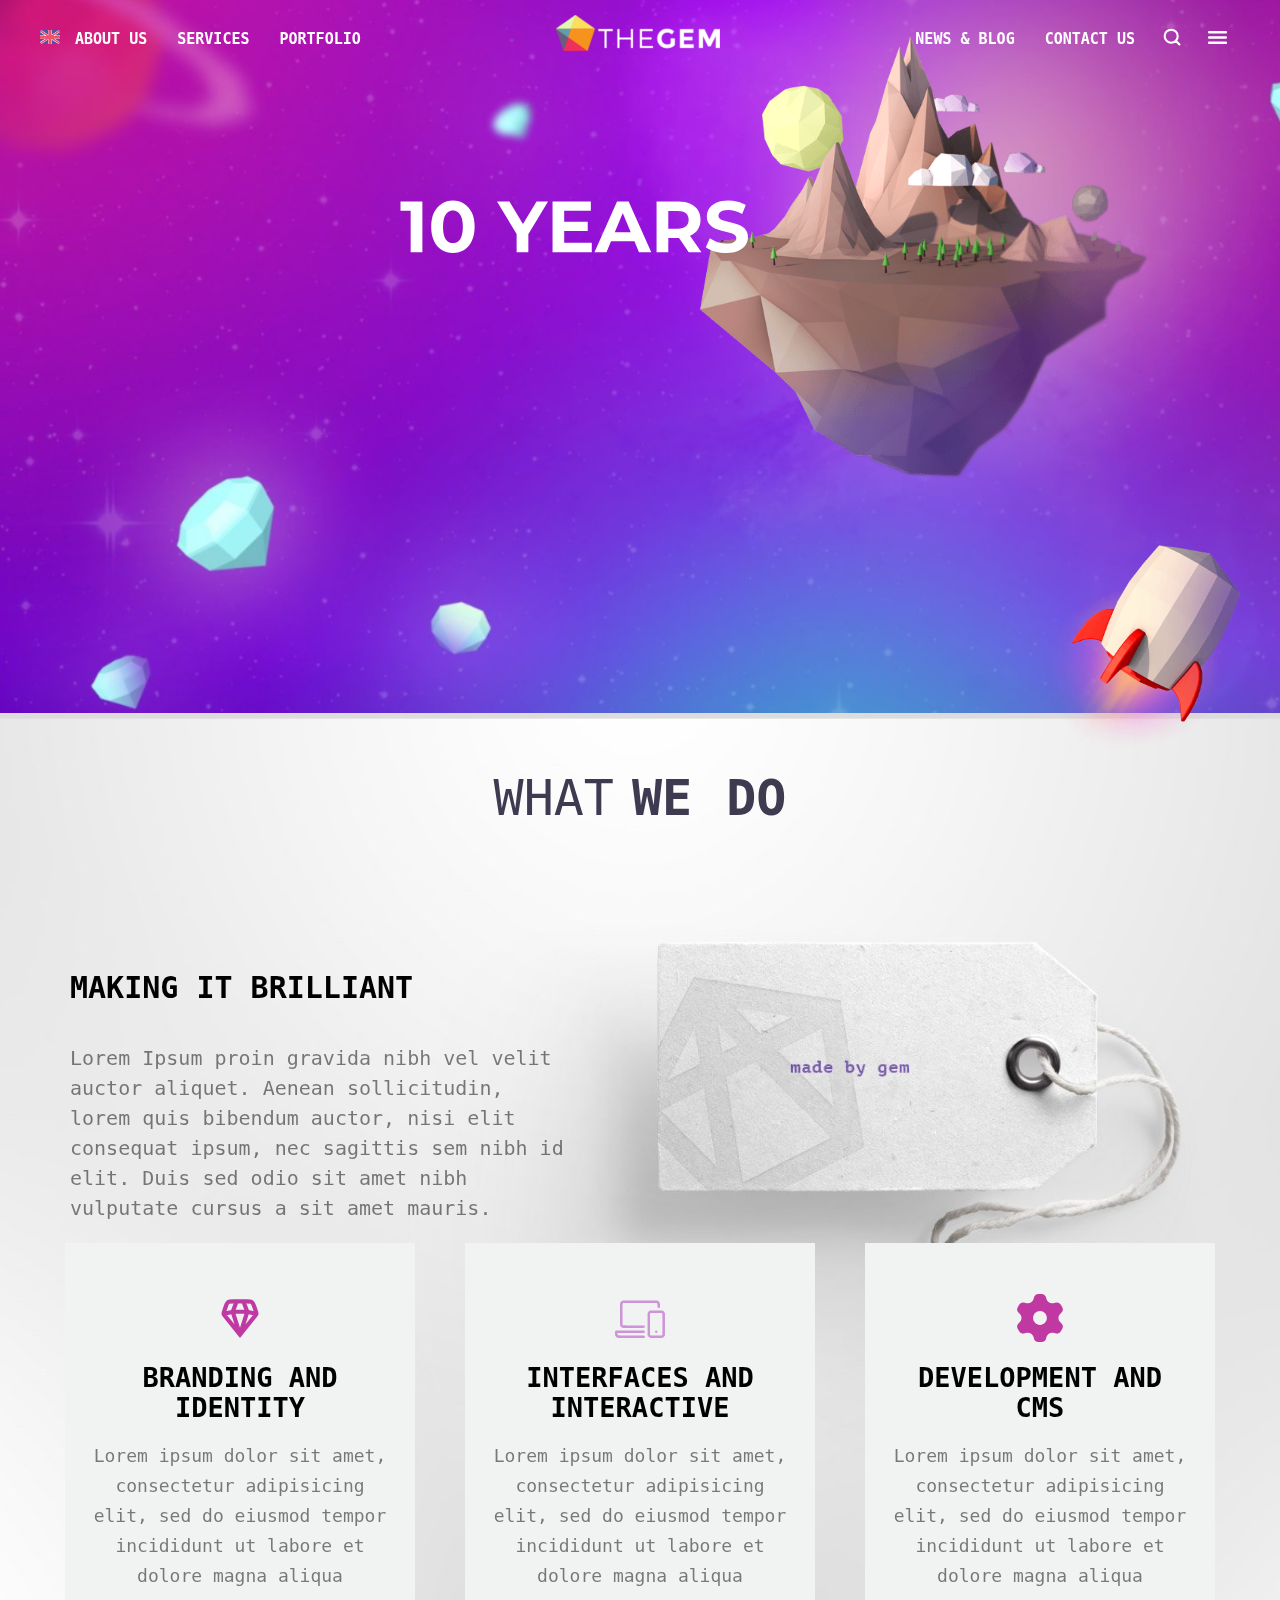
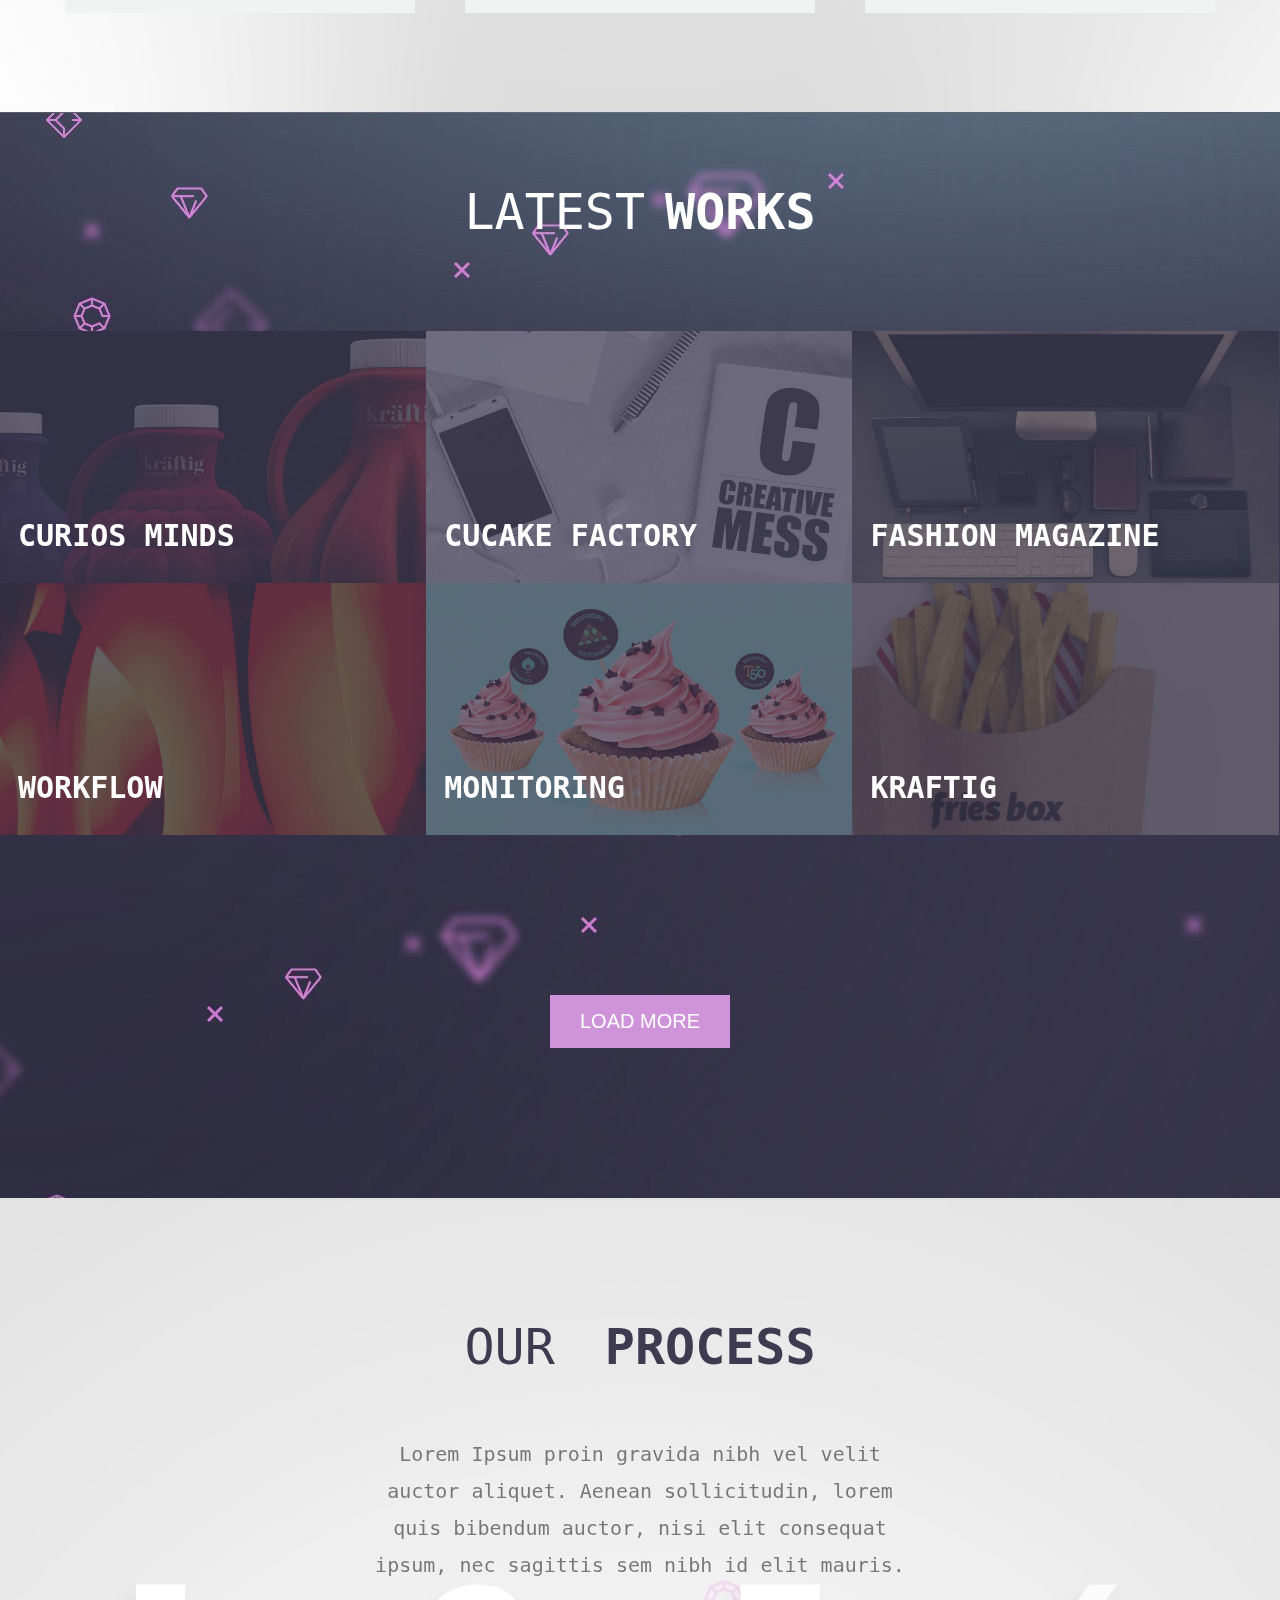
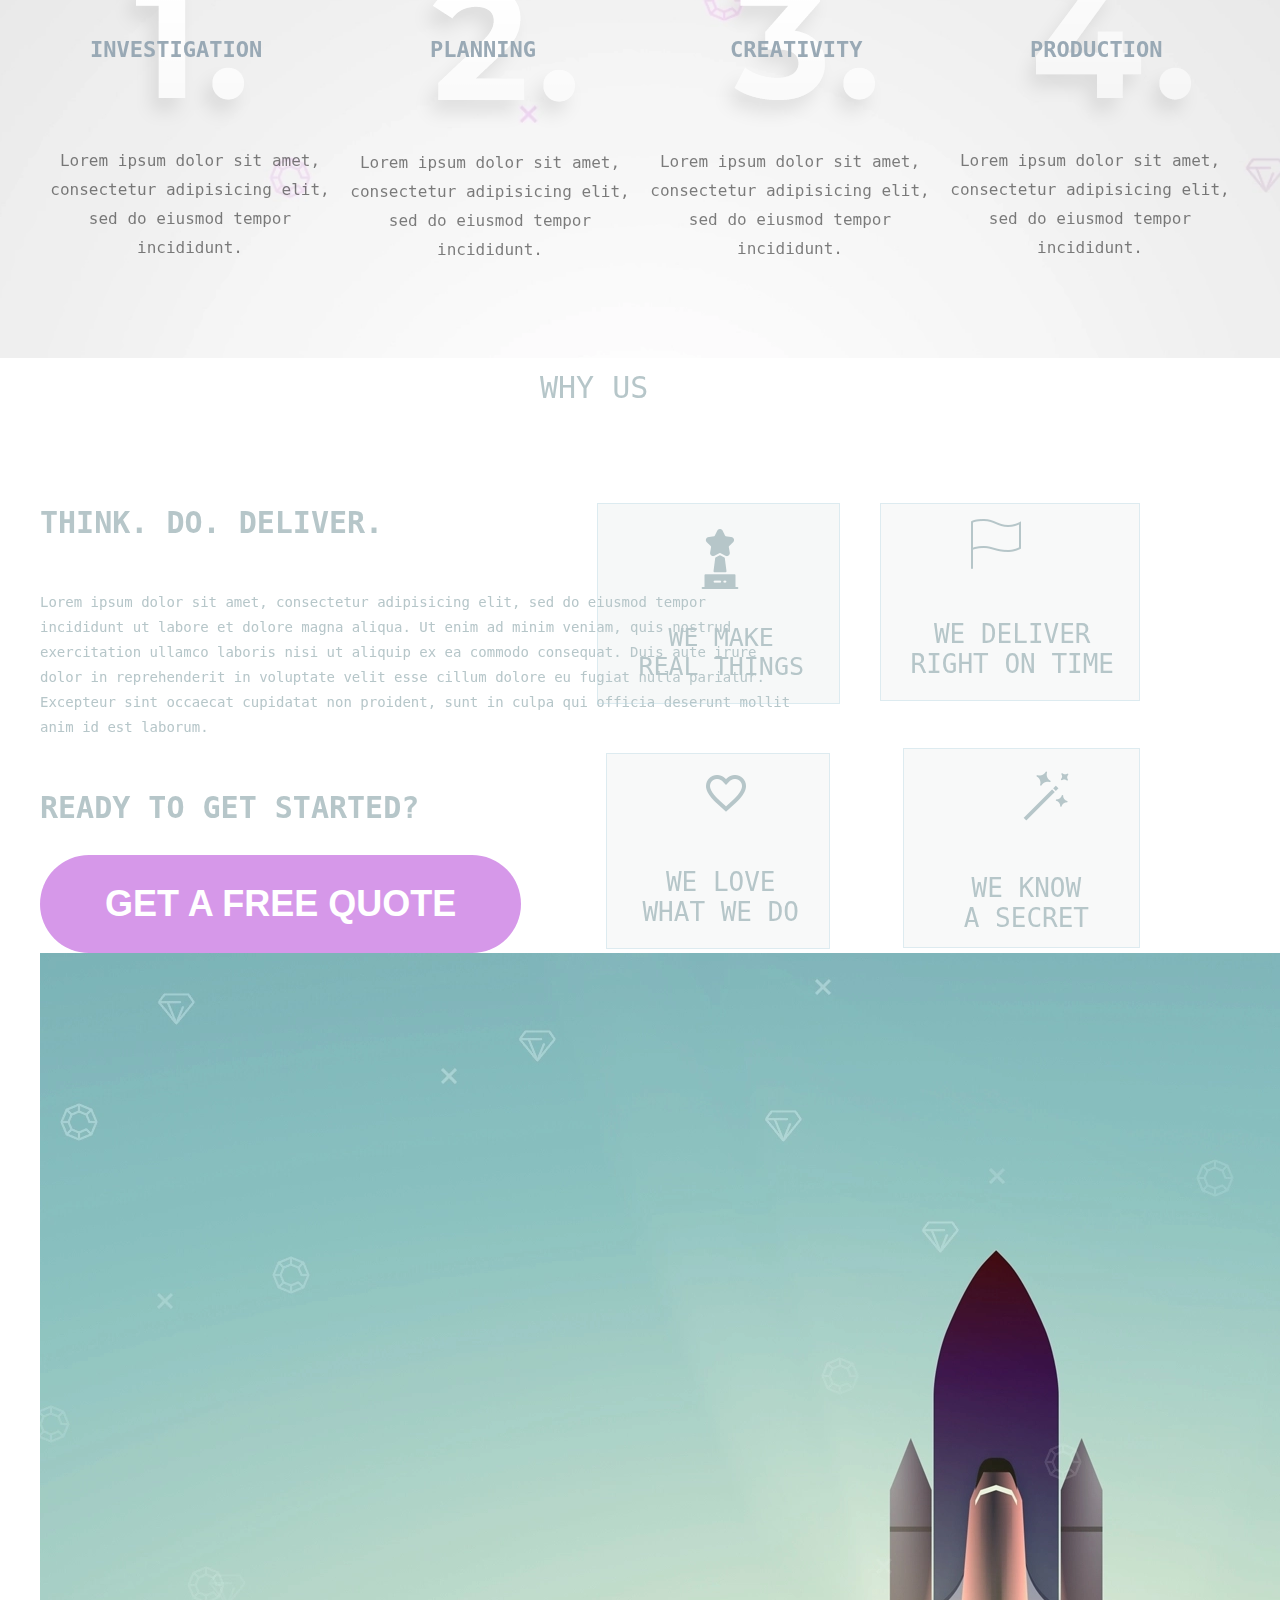
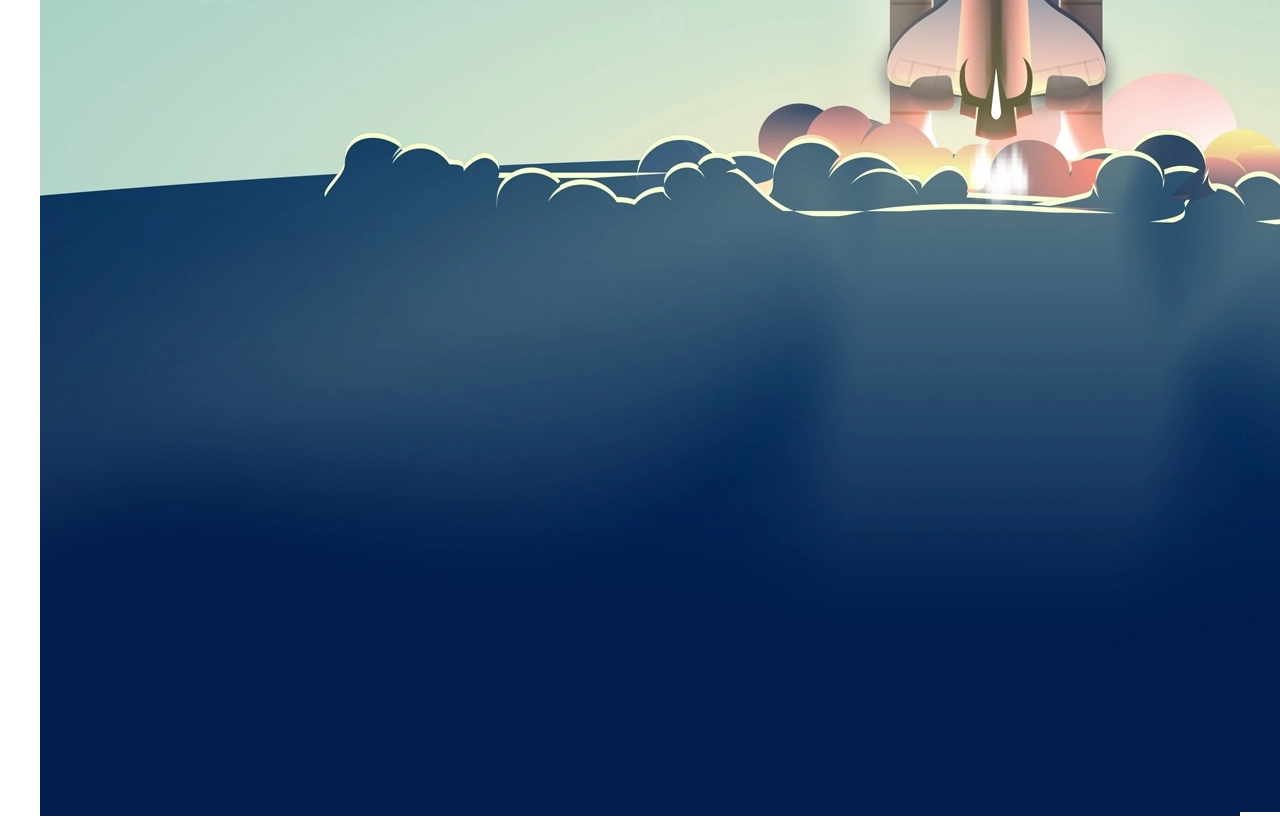
==== index.html @ 25ce5007 "بروز رسانی صفحات  home about" ====
<!DOCTYPE html>
<html lang="en">

<head>
    <meta charset="UTF-8">
    <meta http-equiv="X-UA-Compatible" content="IE=edge">
    <meta name="viewport" content="width=device-width, initial-scale=1.0">
    <title>Document</title>
    <link rel="stylesheet" href="style.css">
</head>
<!-- this is a test -->
<body>
    <header id="header-home">
        <div class="cantainer">
            <div>
                <img class="rocket-header" src="images/rocket.webp" alt="">
                <img class="Mountain-header" src="images/Mountain.webp" alt="">
                <div class="div-main-text-header">
                    <div class="svg-10years">
                        <svg width="350" height="100" viewBox="0 0 58 10" fill="none"
                            xmlns="http://www.w3.org/2000/svg">
                            <path
                                d="M1.764 9V1.32L2.604 2.16H0.084V0.599999H3.708V9H1.764ZM8.76722 9.144C8.07922 9.144 7.46322 8.976 6.91922 8.64C6.37522 8.296 5.94722 7.8 5.63522 7.152C5.32322 6.504 5.16722 5.72 5.16722 4.8C5.16722 3.88 5.32322 3.096 5.63522 2.448C5.94722 1.8 6.37522 1.308 6.91922 0.972C7.46322 0.628 8.07922 0.456 8.76722 0.456C9.46322 0.456 10.0792 0.628 10.6152 0.972C11.1592 1.308 11.5872 1.8 11.8992 2.448C12.2112 3.096 12.3672 3.88 12.3672 4.8C12.3672 5.72 12.2112 6.504 11.8992 7.152C11.5872 7.8 11.1592 8.296 10.6152 8.64C10.0792 8.976 9.46322 9.144 8.76722 9.144ZM8.76722 7.5C9.09522 7.5 9.37922 7.408 9.61922 7.224C9.86722 7.04 10.0592 6.748 10.1952 6.348C10.3392 5.948 10.4112 5.432 10.4112 4.8C10.4112 4.168 10.3392 3.652 10.1952 3.252C10.0592 2.852 9.86722 2.56 9.61922 2.376C9.37922 2.192 9.09522 2.1 8.76722 2.1C8.44722 2.1 8.16322 2.192 7.91522 2.376C7.67522 2.56 7.48322 2.852 7.33922 3.252C7.20322 3.652 7.13522 4.168 7.13522 4.8C7.13522 5.432 7.20322 5.948 7.33922 6.348C7.48322 6.748 7.67522 7.04 7.91522 7.224C8.16322 7.408 8.44722 7.5 8.76722 7.5ZM19.3262 9V5.568L19.7702 6.744L16.0742 0.599999H18.1382L20.9702 5.316H19.7822L22.6262 0.599999H24.5342L20.8382 6.744L21.2702 5.568V9H19.3262ZM27.0653 3.984H31.1093V5.496H27.0653V3.984ZM27.2093 7.44H31.7812V9H25.2773V0.599999H31.6253V2.16H27.2093V7.44ZM32.224 9L35.968 0.599999H37.888L41.644 9H39.604L36.532 1.584H37.3L34.216 9H32.224ZM34.096 7.2L34.612 5.724H38.932L39.46 7.2H34.096ZM42.5155 9V0.599999H46.1515C46.9035 0.599999 47.5515 0.724 48.0955 0.972C48.6395 1.212 49.0595 1.56 49.3555 2.016C49.6515 2.472 49.7995 3.016 49.7995 3.648C49.7995 4.272 49.6515 4.812 49.3555 5.268C49.0595 5.716 48.6395 6.06 48.0955 6.3C47.5515 6.54 46.9035 6.66 46.1515 6.66H43.5955L44.4595 5.808V9H42.5155ZM47.8555 9L45.7555 5.952H47.8315L49.9555 9H47.8555ZM44.4595 6.024L43.5955 5.112H46.0435C46.6435 5.112 47.0915 4.984 47.3875 4.728C47.6835 4.464 47.8315 4.104 47.8315 3.648C47.8315 3.184 47.6835 2.824 47.3875 2.568C47.0915 2.312 46.6435 2.184 46.0435 2.184H43.5955L44.4595 1.26V6.024ZM54.0998 9.144C53.4278 9.144 52.7838 9.056 52.1678 8.88C51.5518 8.696 51.0558 8.46 50.6798 8.172L51.3398 6.708C51.6998 6.964 52.1238 7.176 52.6118 7.344C53.1078 7.504 53.6078 7.584 54.1118 7.584C54.4958 7.584 54.8038 7.548 55.0358 7.476C55.2758 7.396 55.4518 7.288 55.5638 7.152C55.6758 7.016 55.7318 6.86 55.7318 6.684C55.7318 6.46 55.6438 6.284 55.4678 6.156C55.2918 6.02 55.0598 5.912 54.7718 5.832C54.4838 5.744 54.1638 5.664 53.8118 5.592C53.4678 5.512 53.1198 5.416 52.7678 5.304C52.4238 5.192 52.1078 5.048 51.8198 4.872C51.5318 4.696 51.2958 4.464 51.1118 4.176C50.9358 3.888 50.8478 3.52 50.8478 3.072C50.8478 2.592 50.9758 2.156 51.2318 1.764C51.4958 1.364 51.8878 1.048 52.4078 0.816C52.9358 0.576 53.5958 0.456 54.3878 0.456C54.9158 0.456 55.4358 0.52 55.9478 0.648C56.4598 0.767999 56.9118 0.951999 57.3038 1.2L56.7038 2.676C56.3118 2.452 55.9198 2.288 55.5278 2.184C55.1358 2.072 54.7518 2.016 54.3758 2.016C53.9998 2.016 53.6918 2.06 53.4518 2.148C53.2118 2.236 53.0398 2.352 52.9358 2.496C52.8318 2.632 52.7798 2.792 52.7798 2.976C52.7798 3.192 52.8678 3.368 53.0438 3.504C53.2198 3.632 53.4518 3.736 53.7398 3.816C54.0278 3.896 54.3438 3.976 54.6878 4.056C55.0398 4.136 55.3878 4.228 55.7318 4.332C56.0838 4.436 56.4038 4.576 56.6918 4.752C56.9798 4.928 57.2118 5.16 57.3878 5.448C57.5718 5.736 57.6638 6.1 57.6638 6.54C57.6638 7.012 57.5318 7.444 57.2678 7.836C57.0038 8.228 56.6078 8.544 56.0798 8.784C55.5598 9.024 54.8998 9.144 54.0998 9.144Z"
                                fill="white" />
                        </svg>
                    </div>
                    <div  class="svg-ofaction">
                        <svg width="351" height="47" viewBox="0 0 351 47" fill="none"
                            xmlns="http://www.w3.org/2000/svg">
                            <path
                                d="M23.816 46.32C20.488 46.32 17.3947 45.7653 14.536 44.656C11.72 43.504 9.24533 41.904 7.112 39.856C5.02133 37.7653 3.4 35.3547 2.248 32.624C1.096 29.8507 0.52 26.8427 0.52 23.6C0.52 20.3573 1.096 17.3707 2.248 14.64C3.4 11.8667 5.02133 9.456 7.112 7.408C9.24533 5.31733 11.72 3.71733 14.536 2.608C17.3947 1.456 20.488 0.879997 23.816 0.879997C27.144 0.879997 30.216 1.456 33.032 2.608C35.8907 3.71733 38.3653 5.296 40.456 7.344C42.5467 9.392 44.168 11.8027 45.32 14.576C46.5147 17.3067 47.112 20.3147 47.112 23.6C47.112 26.8853 46.5147 29.9147 45.32 32.688C44.168 35.4187 42.5467 37.808 40.456 39.856C38.3653 41.904 35.8907 43.504 33.032 44.656C30.216 45.7653 27.144 46.32 23.816 46.32ZM23.816 43.312C26.6747 43.312 29.32 42.8213 31.752 41.84C34.184 40.8587 36.296 39.472 38.088 37.68C39.88 35.888 41.2667 33.7973 42.248 31.408C43.272 29.0187 43.784 26.416 43.784 23.6C43.784 20.7413 43.272 18.1387 42.248 15.792C41.2667 13.4027 39.88 11.312 38.088 9.52C36.296 7.728 34.184 6.34133 31.752 5.36C29.32 4.37866 26.6747 3.888 23.816 3.888C20.9573 3.888 18.312 4.37866 15.88 5.36C13.448 6.34133 11.3147 7.728 9.48 9.52C7.688 11.312 6.28 13.4027 5.256 15.792C4.27467 18.1387 3.784 20.7413 3.784 23.6C3.784 26.416 4.27467 29.0187 5.256 31.408C6.28 33.7973 7.688 35.888 9.48 37.68C11.3147 39.472 13.448 40.8587 15.88 41.84C18.312 42.8213 20.9573 43.312 23.816 43.312ZM61.313 23.28H85.569V26.224H61.313V23.28ZM61.697 46H58.433V1.2H88.385V4.144H61.697V46ZM107.758 46L128.366 1.2H131.63L152.238 46H148.718L129.262 3.248H130.67L111.278 46H107.758ZM115.31 33.392L116.398 30.64H143.214L144.302 33.392H115.31ZM178.69 46.32C175.362 46.32 172.268 45.7653 169.41 44.656C166.594 43.504 164.14 41.904 162.05 39.856C159.959 37.808 158.338 35.4187 157.186 32.688C156.034 29.9147 155.458 26.8853 155.458 23.6C155.458 20.3147 156.034 17.3067 157.186 14.576C158.338 11.8027 159.959 9.392 162.05 7.344C164.183 5.296 166.658 3.71733 169.474 2.608C172.29 1.456 175.362 0.879997 178.69 0.879997C181.847 0.879997 184.791 1.392 187.522 2.416C190.295 3.44 192.663 4.99733 194.626 7.088L192.578 9.2C190.658 7.32266 188.524 5.97867 186.178 5.168C183.874 4.31466 181.42 3.888 178.818 3.888C175.959 3.888 173.292 4.37866 170.818 5.36C168.386 6.34133 166.252 7.728 164.418 9.52C162.626 11.312 161.218 13.4027 160.194 15.792C159.212 18.1813 158.722 20.784 158.722 23.6C158.722 26.416 159.212 29.0187 160.194 31.408C161.218 33.7973 162.626 35.888 164.418 37.68C166.252 39.472 168.386 40.8587 170.818 41.84C173.292 42.8213 175.959 43.312 178.818 43.312C181.42 43.312 183.874 42.9067 186.178 42.096C188.524 41.2427 190.658 39.856 192.578 37.936L194.626 40.048C192.663 42.1387 190.295 43.7173 187.522 44.784C184.791 45.808 181.847 46.32 178.69 46.32ZM213.572 46V4.144H197.444V1.2H232.964V4.144H216.836V46H213.572ZM241.058 46V1.2H244.322V46H241.058ZM278.941 46.32C275.613 46.32 272.52 45.7653 269.661 44.656C266.845 43.504 264.37 41.904 262.237 39.856C260.146 37.7653 258.525 35.3547 257.373 32.624C256.221 29.8507 255.645 26.8427 255.645 23.6C255.645 20.3573 256.221 17.3707 257.373 14.64C258.525 11.8667 260.146 9.456 262.237 7.408C264.37 5.31733 266.845 3.71733 269.661 2.608C272.52 1.456 275.613 0.879997 278.941 0.879997C282.269 0.879997 285.341 1.456 288.157 2.608C291.016 3.71733 293.49 5.296 295.581 7.344C297.672 9.392 299.293 11.8027 300.445 14.576C301.64 17.3067 302.237 20.3147 302.237 23.6C302.237 26.8853 301.64 29.9147 300.445 32.688C299.293 35.4187 297.672 37.808 295.581 39.856C293.49 41.904 291.016 43.504 288.157 44.656C285.341 45.7653 282.269 46.32 278.941 46.32ZM278.941 43.312C281.8 43.312 284.445 42.8213 286.877 41.84C289.309 40.8587 291.421 39.472 293.213 37.68C295.005 35.888 296.392 33.7973 297.373 31.408C298.397 29.0187 298.909 26.416 298.909 23.6C298.909 20.7413 298.397 18.1387 297.373 15.792C296.392 13.4027 295.005 11.312 293.213 9.52C291.421 7.728 289.309 6.34133 286.877 5.36C284.445 4.37866 281.8 3.888 278.941 3.888C276.082 3.888 273.437 4.37866 271.005 5.36C268.573 6.34133 266.44 7.728 264.605 9.52C262.813 11.312 261.405 13.4027 260.381 15.792C259.4 18.1387 258.909 20.7413 258.909 23.6C258.909 26.416 259.4 29.0187 260.381 31.408C261.405 33.7973 262.813 35.888 264.605 37.68C266.44 39.472 268.573 40.8587 271.005 41.84C273.437 42.8213 276.082 43.312 278.941 43.312ZM313.558 46V1.2H316.31L348.246 41.968H346.774V1.2H350.038V46H347.35L315.35 5.232H316.822V46H313.558Z"
                                fill="white" />
                        </svg>
                    </div>
                    <div class="div-main-p-header">
                        <div class="div-p-header">
                            <svg width="368" height="12" viewBox="0 0 368 12" fill="none"
                                xmlns="http://www.w3.org/2000/svg">
                                <path
                                    d="M3.276 9L0.444 0.599999H1.356L4.008 8.508H3.552L6.288 0.599999H7.104L9.804 8.508H9.372L12.048 0.599999H12.9L10.068 9H9.132L6.552 1.5H6.792L4.2 9H3.276ZM16.5437 9.06C15.8877 9.06 15.3117 8.924 14.8157 8.652C14.3197 8.372 13.9317 7.992 13.6517 7.512C13.3717 7.024 13.2317 6.468 13.2317 5.844C13.2317 5.22 13.3637 4.668 13.6277 4.188C13.8997 3.708 14.2677 3.332 14.7317 3.06C15.2037 2.78 15.7317 2.64 16.3157 2.64C16.9077 2.64 17.4317 2.776 17.8877 3.048C18.3517 3.312 18.7157 3.688 18.9797 4.176C19.2437 4.656 19.3757 5.212 19.3757 5.844C19.3757 5.884 19.3717 5.928 19.3637 5.976C19.3637 6.016 19.3637 6.06 19.3637 6.108H13.8797V5.472H18.9077L18.5717 5.724C18.5717 5.268 18.4717 4.864 18.2717 4.512C18.0797 4.152 17.8157 3.872 17.4797 3.672C17.1437 3.472 16.7557 3.372 16.3157 3.372C15.8837 3.372 15.4957 3.472 15.1517 3.672C14.8077 3.872 14.5397 4.152 14.3477 4.512C14.1557 4.872 14.0597 5.284 14.0597 5.748V5.88C14.0597 6.36 14.1637 6.784 14.3717 7.152C14.5877 7.512 14.8837 7.796 15.2597 8.004C15.6437 8.204 16.0797 8.304 16.5677 8.304C16.9517 8.304 17.3077 8.236 17.6357 8.1C17.9717 7.964 18.2597 7.756 18.4997 7.476L18.9797 8.028C18.6997 8.364 18.3477 8.62 17.9237 8.796C17.5077 8.972 17.0477 9.06 16.5437 9.06ZM25.9425 9.06C25.4225 9.06 24.9305 8.988 24.4665 8.844C24.0025 8.692 23.6385 8.504 23.3745 8.28L23.7585 7.608C24.0145 7.8 24.3425 7.968 24.7425 8.112C25.1425 8.248 25.5625 8.316 26.0025 8.316C26.6025 8.316 27.0345 8.224 27.2985 8.04C27.5625 7.848 27.6945 7.596 27.6945 7.284C27.6945 7.052 27.6185 6.872 27.4665 6.744C27.3225 6.608 27.1305 6.508 26.8905 6.444C26.6505 6.372 26.3825 6.312 26.0865 6.264C25.7905 6.216 25.4945 6.16 25.1985 6.096C24.9105 6.032 24.6465 5.94 24.4065 5.82C24.1665 5.692 23.9705 5.52 23.8185 5.304C23.6745 5.088 23.6025 4.8 23.6025 4.44C23.6025 4.096 23.6985 3.788 23.8905 3.516C24.0825 3.244 24.3625 3.032 24.7305 2.88C25.1065 2.72 25.5625 2.64 26.0985 2.64C26.5065 2.64 26.9145 2.696 27.3225 2.808C27.7305 2.912 28.0665 3.052 28.3305 3.228L27.9585 3.912C27.6785 3.72 27.3785 3.584 27.0585 3.504C26.7385 3.416 26.4185 3.372 26.0985 3.372C25.5305 3.372 25.1105 3.472 24.8385 3.672C24.5745 3.864 24.4425 4.112 24.4425 4.416C24.4425 4.656 24.5145 4.844 24.6585 4.98C24.8105 5.116 25.0065 5.224 25.2465 5.304C25.4945 5.376 25.7625 5.436 26.0505 5.484C26.3465 5.532 26.6385 5.592 26.9265 5.664C27.2225 5.728 27.4905 5.82 27.7305 5.94C27.9785 6.052 28.1745 6.216 28.3185 6.432C28.4705 6.64 28.5465 6.916 28.5465 7.26C28.5465 7.628 28.4425 7.948 28.2345 8.22C28.0345 8.484 27.7385 8.692 27.3465 8.844C26.9625 8.988 26.4945 9.06 25.9425 9.06ZM32.1019 9.06C31.5099 9.06 31.0539 8.9 30.7339 8.58C30.4139 8.26 30.2539 7.808 30.2539 7.224V1.308H31.1059V7.176C31.1059 7.544 31.1979 7.828 31.3819 8.028C31.5739 8.228 31.8459 8.328 32.1979 8.328C32.5739 8.328 32.8859 8.22 33.1339 8.004L33.4339 8.616C33.2659 8.768 33.0619 8.88 32.8219 8.952C32.5899 9.024 32.3499 9.06 32.1019 9.06ZM29.1259 3.408V2.7H33.0259V3.408H29.1259ZM34.9849 9V2.7H35.8009V4.416L35.7169 4.116C35.8929 3.636 36.1889 3.272 36.6049 3.024C37.0209 2.768 37.5369 2.64 38.1529 2.64V3.468C38.1209 3.468 38.0889 3.468 38.0569 3.468C38.0249 3.46 37.9929 3.456 37.9609 3.456C37.2969 3.456 36.7769 3.66 36.4009 4.068C36.0249 4.468 35.8369 5.04 35.8369 5.784V9H34.9849ZM39.7075 9V2.7H40.5595V9H39.7075ZM40.1395 1.308C39.9635 1.308 39.8155 1.248 39.6955 1.128C39.5755 1.008 39.5155 0.864 39.5155 0.696C39.5155 0.527999 39.5755 0.387999 39.6955 0.275999C39.8155 0.155999 39.9635 0.0959995 40.1395 0.0959995C40.3155 0.0959995 40.4635 0.151999 40.5835 0.263999C40.7035 0.375999 40.7635 0.516 40.7635 0.684C40.7635 0.86 40.7035 1.008 40.5835 1.128C40.4715 1.248 40.3235 1.308 40.1395 1.308ZM44.5502 9L41.7542 2.7H42.6422L45.2102 8.544H44.7902L47.3942 2.7H48.2342L45.4262 9H44.5502ZM51.9343 9.06C51.2783 9.06 50.7023 8.924 50.2063 8.652C49.7103 8.372 49.3223 7.992 49.0423 7.512C48.7623 7.024 48.6223 6.468 48.6223 5.844C48.6223 5.22 48.7543 4.668 49.0183 4.188C49.2903 3.708 49.6583 3.332 50.1223 3.06C50.5943 2.78 51.1223 2.64 51.7063 2.64C52.2983 2.64 52.8223 2.776 53.2783 3.048C53.7423 3.312 54.1063 3.688 54.3703 4.176C54.6343 4.656 54.7663 5.212 54.7663 5.844C54.7663 5.884 54.7623 5.928 54.7543 5.976C54.7543 6.016 54.7543 6.06 54.7543 6.108H49.2703V5.472H54.2983L53.9623 5.724C53.9623 5.268 53.8623 4.864 53.6623 4.512C53.4703 4.152 53.2063 3.872 52.8703 3.672C52.5343 3.472 52.1463 3.372 51.7063 3.372C51.2743 3.372 50.8863 3.472 50.5423 3.672C50.1983 3.872 49.9303 4.152 49.7383 4.512C49.5463 4.872 49.4503 5.284 49.4503 5.748V5.88C49.4503 6.36 49.5543 6.784 49.7623 7.152C49.9783 7.512 50.2743 7.796 50.6503 8.004C51.0343 8.204 51.4703 8.304 51.9583 8.304C52.3423 8.304 52.6983 8.236 53.0263 8.1C53.3623 7.964 53.6503 7.756 53.8903 7.476L54.3703 8.028C54.0903 8.364 53.7383 8.62 53.3143 8.796C52.8983 8.972 52.4383 9.06 51.9343 9.06ZM61.6331 9.06C61.0411 9.06 60.5851 8.9 60.2651 8.58C59.9451 8.26 59.7851 7.808 59.7851 7.224V1.308H60.6371V7.176C60.6371 7.544 60.7291 7.828 60.9131 8.028C61.1051 8.228 61.3771 8.328 61.7291 8.328C62.1051 8.328 62.4171 8.22 62.6651 8.004L62.9651 8.616C62.7971 8.768 62.5931 8.88 62.3531 8.952C62.1211 9.024 61.8811 9.06 61.6331 9.06ZM58.6571 3.408V2.7H62.5571V3.408H58.6571ZM66.8615 9.06C66.2535 9.06 65.7055 8.924 65.2175 8.652C64.7375 8.372 64.3575 7.992 64.0775 7.512C63.7975 7.024 63.6575 6.468 63.6575 5.844C63.6575 5.212 63.7975 4.656 64.0775 4.176C64.3575 3.696 64.7375 3.32 65.2175 3.048C65.6975 2.776 66.2455 2.64 66.8615 2.64C67.4855 2.64 68.0375 2.776 68.5175 3.048C69.0055 3.32 69.3855 3.696 69.6575 4.176C69.9375 4.656 70.0775 5.212 70.0775 5.844C70.0775 6.468 69.9375 7.024 69.6575 7.512C69.3855 7.992 69.0055 8.372 68.5175 8.652C68.0295 8.924 67.4775 9.06 66.8615 9.06ZM66.8615 8.304C67.3175 8.304 67.7215 8.204 68.0735 8.004C68.4255 7.796 68.7015 7.508 68.9015 7.14C69.1095 6.764 69.2135 6.332 69.2135 5.844C69.2135 5.348 69.1095 4.916 68.9015 4.548C68.7015 4.18 68.4255 3.896 68.0735 3.696C67.7215 3.488 67.3215 3.384 66.8735 3.384C66.4255 3.384 66.0255 3.488 65.6735 3.696C65.3215 3.896 65.0415 4.18 64.8335 4.548C64.6255 4.916 64.5215 5.348 64.5215 5.844C64.5215 6.332 64.6255 6.764 64.8335 7.14C65.0415 7.508 65.3215 7.796 65.6735 8.004C66.0255 8.204 66.4215 8.304 66.8615 8.304ZM82.8295 2.64C83.3415 2.64 83.7855 2.74 84.1615 2.94C84.5455 3.132 84.8415 3.428 85.0495 3.828C85.2655 4.228 85.3735 4.732 85.3735 5.34V9H84.5215V5.424C84.5215 4.76 84.3615 4.26 84.0415 3.924C83.7295 3.58 83.2855 3.408 82.7095 3.408C82.2775 3.408 81.9015 3.5 81.5815 3.684C81.2695 3.86 81.0255 4.12 80.8495 4.464C80.6815 4.8 80.5975 5.208 80.5975 5.688V9H79.7455V5.424C79.7455 4.76 79.5855 4.26 79.2655 3.924C78.9455 3.58 78.4975 3.408 77.9215 3.408C77.4975 3.408 77.1255 3.5 76.8055 3.684C76.4855 3.86 76.2375 4.12 76.0615 4.464C75.8935 4.8 75.8095 5.208 75.8095 5.688V9H74.9575V2.7H75.7735V4.404L75.6415 4.104C75.8335 3.648 76.1415 3.292 76.5655 3.036C76.9975 2.772 77.5055 2.64 78.0895 2.64C78.7055 2.64 79.2295 2.796 79.6615 3.108C80.0935 3.412 80.3735 3.872 80.5015 4.488L80.1655 4.356C80.3495 3.844 80.6735 3.432 81.1375 3.12C81.6095 2.8 82.1735 2.64 82.8295 2.64ZM91.6321 9V7.608L91.5961 7.38V5.052C91.5961 4.516 91.4441 4.104 91.1401 3.816C90.8441 3.528 90.4001 3.384 89.8081 3.384C89.4001 3.384 89.0121 3.452 88.6441 3.588C88.2761 3.724 87.9641 3.904 87.7081 4.128L87.3241 3.492C87.6441 3.22 88.0281 3.012 88.4761 2.868C88.9241 2.716 89.3961 2.64 89.8921 2.64C90.7081 2.64 91.3361 2.844 91.7761 3.252C92.2241 3.652 92.4481 4.264 92.4481 5.088V9H91.6321ZM89.4601 9.06C88.9881 9.06 88.5761 8.984 88.2241 8.832C87.8801 8.672 87.6161 8.456 87.4321 8.184C87.2481 7.904 87.1561 7.584 87.1561 7.224C87.1561 6.896 87.2321 6.6 87.3841 6.336C87.5441 6.064 87.8001 5.848 88.1521 5.688C88.5121 5.52 88.9921 5.436 89.5921 5.436H91.7641V6.072H89.6161C89.0081 6.072 88.5841 6.18 88.3441 6.396C88.1121 6.612 87.9961 6.88 87.9961 7.2C87.9961 7.56 88.1361 7.848 88.4161 8.064C88.6961 8.28 89.0881 8.388 89.5921 8.388C90.0721 8.388 90.4841 8.28 90.8281 8.064C91.1801 7.84 91.4361 7.52 91.5961 7.104L91.7881 7.692C91.6281 8.108 91.3481 8.44 90.9481 8.688C90.5561 8.936 90.0601 9.06 89.4601 9.06ZM95.4342 7.368L95.4582 6.276L99.3822 2.7H100.426L97.6542 5.352L97.1742 5.76L95.4342 7.368ZM94.7622 9V0.0959995H95.6142V9H94.7622ZM99.6462 9L97.0182 5.724L97.5702 5.064L100.69 9H99.6462ZM104.399 9.06C103.743 9.06 103.167 8.924 102.671 8.652C102.175 8.372 101.787 7.992 101.507 7.512C101.227 7.024 101.087 6.468 101.087 5.844C101.087 5.22 101.219 4.668 101.483 4.188C101.755 3.708 102.123 3.332 102.587 3.06C103.059 2.78 103.587 2.64 104.171 2.64C104.763 2.64 105.287 2.776 105.743 3.048C106.207 3.312 106.571 3.688 106.835 4.176C107.099 4.656 107.231 5.212 107.231 5.844C107.231 5.884 107.227 5.928 107.219 5.976C107.219 6.016 107.219 6.06 107.219 6.108H101.735V5.472H106.763L106.427 5.724C106.427 5.268 106.327 4.864 106.127 4.512C105.935 4.152 105.671 3.872 105.335 3.672C104.999 3.472 104.611 3.372 104.171 3.372C103.739 3.372 103.351 3.472 103.007 3.672C102.663 3.872 102.395 4.152 102.203 4.512C102.011 4.872 101.915 5.284 101.915 5.748V5.88C101.915 6.36 102.019 6.784 102.227 7.152C102.443 7.512 102.739 7.796 103.115 8.004C103.499 8.204 103.935 8.304 104.423 8.304C104.807 8.304 105.163 8.236 105.491 8.1C105.827 7.964 106.115 7.756 106.355 7.476L106.835 8.028C106.555 8.364 106.203 8.62 105.779 8.796C105.363 8.972 104.903 9.06 104.399 9.06ZM113.798 9.06C113.278 9.06 112.786 8.988 112.322 8.844C111.858 8.692 111.494 8.504 111.23 8.28L111.614 7.608C111.87 7.8 112.198 7.968 112.598 8.112C112.998 8.248 113.418 8.316 113.858 8.316C114.458 8.316 114.89 8.224 115.154 8.04C115.418 7.848 115.55 7.596 115.55 7.284C115.55 7.052 115.474 6.872 115.322 6.744C115.178 6.608 114.986 6.508 114.746 6.444C114.506 6.372 114.238 6.312 113.942 6.264C113.646 6.216 113.35 6.16 113.054 6.096C112.766 6.032 112.502 5.94 112.262 5.82C112.022 5.692 111.826 5.52 111.674 5.304C111.53 5.088 111.458 4.8 111.458 4.44C111.458 4.096 111.554 3.788 111.746 3.516C111.938 3.244 112.218 3.032 112.586 2.88C112.962 2.72 113.418 2.64 113.954 2.64C114.362 2.64 114.77 2.696 115.178 2.808C115.586 2.912 115.922 3.052 116.186 3.228L115.814 3.912C115.534 3.72 115.234 3.584 114.914 3.504C114.594 3.416 114.274 3.372 113.954 3.372C113.386 3.372 112.966 3.472 112.694 3.672C112.43 3.864 112.298 4.112 112.298 4.416C112.298 4.656 112.37 4.844 112.514 4.98C112.666 5.116 112.862 5.224 113.102 5.304C113.35 5.376 113.618 5.436 113.906 5.484C114.202 5.532 114.494 5.592 114.782 5.664C115.078 5.728 115.346 5.82 115.586 5.94C115.834 6.052 116.03 6.216 116.174 6.432C116.326 6.64 116.402 6.916 116.402 7.26C116.402 7.628 116.298 7.948 116.09 8.22C115.89 8.484 115.594 8.692 115.202 8.844C114.818 8.988 114.35 9.06 113.798 9.06ZM120.569 9.06C120.033 9.06 119.565 8.96 119.165 8.76C118.765 8.56 118.453 8.26 118.229 7.86C118.013 7.46 117.905 6.96 117.905 6.36V2.7H118.757V6.264C118.757 6.936 118.921 7.444 119.249 7.788C119.585 8.124 120.053 8.292 120.653 8.292C121.093 8.292 121.473 8.204 121.793 8.028C122.121 7.844 122.369 7.58 122.537 7.236C122.713 6.892 122.801 6.48 122.801 6V2.7H123.653V9H122.837V7.272L122.969 7.584C122.769 8.048 122.457 8.412 122.033 8.676C121.617 8.932 121.129 9.06 120.569 9.06ZM126.028 9V2.7H126.844V4.416L126.76 4.116C126.936 3.636 127.232 3.272 127.648 3.024C128.064 2.768 128.58 2.64 129.196 2.64V3.468C129.164 3.468 129.132 3.468 129.1 3.468C129.068 3.46 129.036 3.456 129.004 3.456C128.34 3.456 127.82 3.66 127.444 4.068C127.068 4.468 126.88 5.04 126.88 5.784V9H126.028ZM133.368 9.06C132.712 9.06 132.136 8.924 131.64 8.652C131.144 8.372 130.756 7.992 130.476 7.512C130.196 7.024 130.056 6.468 130.056 5.844C130.056 5.22 130.188 4.668 130.452 4.188C130.724 3.708 131.092 3.332 131.556 3.06C132.028 2.78 132.556 2.64 133.14 2.64C133.732 2.64 134.256 2.776 134.712 3.048C135.176 3.312 135.54 3.688 135.804 4.176C136.068 4.656 136.2 5.212 136.2 5.844C136.2 5.884 136.196 5.928 136.188 5.976C136.188 6.016 136.188 6.06 136.188 6.108H130.704V5.472H135.732L135.396 5.724C135.396 5.268 135.296 4.864 135.096 4.512C134.904 4.152 134.64 3.872 134.304 3.672C133.968 3.472 133.58 3.372 133.14 3.372C132.708 3.372 132.32 3.472 131.976 3.672C131.632 3.872 131.364 4.152 131.172 4.512C130.98 4.872 130.884 5.284 130.884 5.748V5.88C130.884 6.36 130.988 6.784 131.196 7.152C131.412 7.512 131.708 7.796 132.084 8.004C132.468 8.204 132.904 8.304 133.392 8.304C133.776 8.304 134.132 8.236 134.46 8.1C134.796 7.964 135.084 7.756 135.324 7.476L135.804 8.028C135.524 8.364 135.172 8.62 134.748 8.796C134.332 8.972 133.872 9.06 133.368 9.06ZM143.067 9.06C142.475 9.06 142.019 8.9 141.699 8.58C141.379 8.26 141.219 7.808 141.219 7.224V1.308H142.071V7.176C142.071 7.544 142.163 7.828 142.347 8.028C142.539 8.228 142.811 8.328 143.163 8.328C143.539 8.328 143.851 8.22 144.099 8.004L144.399 8.616C144.231 8.768 144.027 8.88 143.787 8.952C143.555 9.024 143.315 9.06 143.067 9.06ZM140.091 3.408V2.7H143.991V3.408H140.091ZM149.166 2.64C149.678 2.64 150.126 2.74 150.51 2.94C150.902 3.132 151.206 3.428 151.422 3.828C151.646 4.228 151.758 4.732 151.758 5.34V9H150.906V5.424C150.906 4.76 150.738 4.26 150.402 3.924C150.074 3.58 149.61 3.408 149.01 3.408C148.562 3.408 148.17 3.5 147.834 3.684C147.506 3.86 147.25 4.12 147.066 4.464C146.89 4.8 146.802 5.208 146.802 5.688V9H145.95V0.0959995H146.802V4.428L146.634 4.104C146.834 3.648 147.154 3.292 147.594 3.036C148.034 2.772 148.558 2.64 149.166 2.64ZM158.007 9V7.608L157.971 7.38V5.052C157.971 4.516 157.819 4.104 157.515 3.816C157.219 3.528 156.775 3.384 156.183 3.384C155.775 3.384 155.387 3.452 155.019 3.588C154.651 3.724 154.339 3.904 154.083 4.128L153.699 3.492C154.019 3.22 154.403 3.012 154.851 2.868C155.299 2.716 155.771 2.64 156.267 2.64C157.083 2.64 157.711 2.844 158.151 3.252C158.599 3.652 158.823 4.264 158.823 5.088V9H158.007ZM155.835 9.06C155.363 9.06 154.951 8.984 154.599 8.832C154.255 8.672 153.991 8.456 153.807 8.184C153.623 7.904 153.531 7.584 153.531 7.224C153.531 6.896 153.607 6.6 153.759 6.336C153.919 6.064 154.175 5.848 154.527 5.688C154.887 5.52 155.367 5.436 155.967 5.436H158.139V6.072H155.991C155.383 6.072 154.959 6.18 154.719 6.396C154.487 6.612 154.371 6.88 154.371 7.2C154.371 7.56 154.511 7.848 154.791 8.064C155.071 8.28 155.463 8.388 155.967 8.388C156.447 8.388 156.859 8.28 157.203 8.064C157.555 7.84 157.811 7.52 157.971 7.104L158.163 7.692C158.003 8.108 157.723 8.44 157.323 8.688C156.931 8.936 156.435 9.06 155.835 9.06ZM163.129 9.06C162.537 9.06 162.081 8.9 161.761 8.58C161.441 8.26 161.281 7.808 161.281 7.224V1.308H162.133V7.176C162.133 7.544 162.225 7.828 162.409 8.028C162.601 8.228 162.873 8.328 163.225 8.328C163.601 8.328 163.913 8.22 164.161 8.004L164.461 8.616C164.293 8.768 164.089 8.88 163.849 8.952C163.617 9.024 163.377 9.06 163.129 9.06ZM160.153 3.408V2.7H164.053V3.408H160.153ZM171.145 9.06C170.553 9.06 170.097 8.9 169.777 8.58C169.457 8.26 169.297 7.808 169.297 7.224V1.308H170.149V7.176C170.149 7.544 170.241 7.828 170.425 8.028C170.617 8.228 170.889 8.328 171.241 8.328C171.617 8.328 171.929 8.22 172.177 8.004L172.477 8.616C172.309 8.768 172.105 8.88 171.865 8.952C171.633 9.024 171.393 9.06 171.145 9.06ZM168.169 3.408V2.7H172.069V3.408H168.169ZM177.244 2.64C177.756 2.64 178.204 2.74 178.588 2.94C178.98 3.132 179.284 3.428 179.5 3.828C179.724 4.228 179.836 4.732 179.836 5.34V9H178.984V5.424C178.984 4.76 178.816 4.26 178.48 3.924C178.152 3.58 177.688 3.408 177.088 3.408C176.64 3.408 176.248 3.5 175.912 3.684C175.584 3.86 175.328 4.12 175.144 4.464C174.968 4.8 174.88 5.208 174.88 5.688V9H174.028V0.0959995H174.88V4.428L174.712 4.104C174.912 3.648 175.232 3.292 175.672 3.036C176.112 2.772 176.636 2.64 177.244 2.64ZM184.813 9.06C184.157 9.06 183.581 8.924 183.085 8.652C182.589 8.372 182.201 7.992 181.921 7.512C181.641 7.024 181.501 6.468 181.501 5.844C181.501 5.22 181.633 4.668 181.897 4.188C182.169 3.708 182.537 3.332 183.001 3.06C183.473 2.78 184.001 2.64 184.585 2.64C185.177 2.64 185.701 2.776 186.157 3.048C186.621 3.312 186.985 3.688 187.249 4.176C187.513 4.656 187.645 5.212 187.645 5.844C187.645 5.884 187.641 5.928 187.633 5.976C187.633 6.016 187.633 6.06 187.633 6.108H182.149V5.472H187.177L186.841 5.724C186.841 5.268 186.741 4.864 186.541 4.512C186.349 4.152 186.085 3.872 185.749 3.672C185.413 3.472 185.025 3.372 184.585 3.372C184.153 3.372 183.765 3.472 183.421 3.672C183.077 3.872 182.809 4.152 182.617 4.512C182.425 4.872 182.329 5.284 182.329 5.748V5.88C182.329 6.36 182.433 6.784 182.641 7.152C182.857 7.512 183.153 7.796 183.529 8.004C183.913 8.204 184.349 8.304 184.837 8.304C185.221 8.304 185.577 8.236 185.905 8.1C186.241 7.964 186.529 7.756 186.769 7.476L187.249 8.028C186.969 8.364 186.617 8.62 186.193 8.796C185.777 8.972 185.317 9.06 184.813 9.06ZM194.212 9.06C193.692 9.06 193.2 8.988 192.736 8.844C192.272 8.692 191.908 8.504 191.644 8.28L192.028 7.608C192.284 7.8 192.612 7.968 193.012 8.112C193.412 8.248 193.832 8.316 194.272 8.316C194.872 8.316 195.304 8.224 195.568 8.04C195.832 7.848 195.964 7.596 195.964 7.284C195.964 7.052 195.888 6.872 195.736 6.744C195.592 6.608 195.4 6.508 195.16 6.444C194.92 6.372 194.652 6.312 194.356 6.264C194.06 6.216 193.764 6.16 193.468 6.096C193.18 6.032 192.916 5.94 192.676 5.82C192.436 5.692 192.24 5.52 192.088 5.304C191.944 5.088 191.872 4.8 191.872 4.44C191.872 4.096 191.968 3.788 192.16 3.516C192.352 3.244 192.632 3.032 193 2.88C193.376 2.72 193.832 2.64 194.368 2.64C194.776 2.64 195.184 2.696 195.592 2.808C196 2.912 196.336 3.052 196.6 3.228L196.228 3.912C195.948 3.72 195.648 3.584 195.328 3.504C195.008 3.416 194.688 3.372 194.368 3.372C193.8 3.372 193.38 3.472 193.108 3.672C192.844 3.864 192.712 4.112 192.712 4.416C192.712 4.656 192.784 4.844 192.928 4.98C193.08 5.116 193.276 5.224 193.516 5.304C193.764 5.376 194.032 5.436 194.32 5.484C194.616 5.532 194.908 5.592 195.196 5.664C195.492 5.728 195.76 5.82 196 5.94C196.248 6.052 196.444 6.216 196.588 6.432C196.74 6.64 196.816 6.916 196.816 7.26C196.816 7.628 196.712 7.948 196.504 8.22C196.304 8.484 196.008 8.692 195.616 8.844C195.232 8.988 194.764 9.06 194.212 9.06ZM201.055 9.06C200.399 9.06 199.823 8.924 199.327 8.652C198.831 8.372 198.443 7.992 198.163 7.512C197.883 7.024 197.743 6.468 197.743 5.844C197.743 5.22 197.875 4.668 198.139 4.188C198.411 3.708 198.779 3.332 199.243 3.06C199.715 2.78 200.243 2.64 200.827 2.64C201.419 2.64 201.943 2.776 202.399 3.048C202.863 3.312 203.227 3.688 203.491 4.176C203.755 4.656 203.887 5.212 203.887 5.844C203.887 5.884 203.883 5.928 203.875 5.976C203.875 6.016 203.875 6.06 203.875 6.108H198.391V5.472H203.419L203.083 5.724C203.083 5.268 202.983 4.864 202.783 4.512C202.591 4.152 202.327 3.872 201.991 3.672C201.655 3.472 201.267 3.372 200.827 3.372C200.395 3.372 200.007 3.472 199.663 3.672C199.319 3.872 199.051 4.152 198.859 4.512C198.667 4.872 198.571 5.284 198.571 5.748V5.88C198.571 6.36 198.675 6.784 198.883 7.152C199.099 7.512 199.395 7.796 199.771 8.004C200.155 8.204 200.591 8.304 201.079 8.304C201.463 8.304 201.819 8.236 202.147 8.1C202.483 7.964 202.771 7.756 203.011 7.476L203.491 8.028C203.211 8.364 202.859 8.62 202.435 8.796C202.019 8.972 201.559 9.06 201.055 9.06ZM205.622 9V2.7H206.438V4.416L206.354 4.116C206.53 3.636 206.826 3.272 207.242 3.024C207.658 2.768 208.174 2.64 208.79 2.64V3.468C208.758 3.468 208.726 3.468 208.694 3.468C208.662 3.46 208.63 3.456 208.598 3.456C207.934 3.456 207.414 3.66 207.038 4.068C206.662 4.468 206.474 5.04 206.474 5.784V9H205.622ZM212.234 9L209.438 2.7H210.326L212.894 8.544H212.474L215.078 2.7H215.918L213.11 9H212.234ZM217.118 9V2.7H217.97V9H217.118ZM217.55 1.308C217.374 1.308 217.226 1.248 217.106 1.128C216.986 1.008 216.926 0.864 216.926 0.696C216.926 0.527999 216.986 0.387999 217.106 0.275999C217.226 0.155999 217.374 0.0959995 217.55 0.0959995C217.726 0.0959995 217.874 0.151999 217.994 0.263999C218.114 0.375999 218.174 0.516 218.174 0.684C218.174 0.86 218.114 1.008 217.994 1.128C217.882 1.248 217.734 1.308 217.55 1.308ZM222.956 9.06C222.332 9.06 221.772 8.924 221.276 8.652C220.788 8.372 220.404 7.992 220.124 7.512C219.844 7.024 219.704 6.468 219.704 5.844C219.704 5.212 219.844 4.656 220.124 4.176C220.404 3.696 220.788 3.32 221.276 3.048C221.772 2.776 222.332 2.64 222.956 2.64C223.492 2.64 223.976 2.744 224.408 2.952C224.84 3.16 225.18 3.472 225.428 3.888L224.792 4.32C224.576 4 224.308 3.764 223.988 3.612C223.668 3.46 223.32 3.384 222.944 3.384C222.496 3.384 222.092 3.488 221.732 3.696C221.372 3.896 221.088 4.18 220.88 4.548C220.672 4.916 220.568 5.348 220.568 5.844C220.568 6.34 220.672 6.772 220.88 7.14C221.088 7.508 221.372 7.796 221.732 8.004C222.092 8.204 222.496 8.304 222.944 8.304C223.32 8.304 223.668 8.228 223.988 8.076C224.308 7.924 224.576 7.692 224.792 7.38L225.428 7.812C225.18 8.22 224.84 8.532 224.408 8.748C223.976 8.956 223.492 9.06 222.956 9.06ZM229.673 9.06C229.017 9.06 228.441 8.924 227.945 8.652C227.449 8.372 227.061 7.992 226.781 7.512C226.501 7.024 226.361 6.468 226.361 5.844C226.361 5.22 226.493 4.668 226.757 4.188C227.029 3.708 227.397 3.332 227.861 3.06C228.333 2.78 228.861 2.64 229.445 2.64C230.037 2.64 230.561 2.776 231.017 3.048C231.481 3.312 231.845 3.688 232.109 4.176C232.373 4.656 232.505 5.212 232.505 5.844C232.505 5.884 232.501 5.928 232.493 5.976C232.493 6.016 232.493 6.06 232.493 6.108H227.009V5.472H232.037L231.701 5.724C231.701 5.268 231.601 4.864 231.401 4.512C231.209 4.152 230.945 3.872 230.609 3.672C230.273 3.472 229.885 3.372 229.445 3.372C229.013 3.372 228.625 3.472 228.281 3.672C227.937 3.872 227.669 4.152 227.477 4.512C227.285 4.872 227.189 5.284 227.189 5.748V5.88C227.189 6.36 227.293 6.784 227.501 7.152C227.717 7.512 228.013 7.796 228.389 8.004C228.773 8.204 229.209 8.304 229.697 8.304C230.081 8.304 230.437 8.236 230.765 8.1C231.101 7.964 231.389 7.756 231.629 7.476L232.109 8.028C231.829 8.364 231.477 8.62 231.053 8.796C230.637 8.972 230.177 9.06 229.673 9.06ZM238.663 9L236.287 2.7H237.103L239.263 8.544H238.891L241.111 2.7H241.843L244.039 8.544H243.667L245.863 2.7H246.643L244.255 9H243.451L241.339 3.504H241.591L239.467 9H238.663ZM250.427 9.06C249.771 9.06 249.195 8.924 248.699 8.652C248.203 8.372 247.815 7.992 247.535 7.512C247.255 7.024 247.115 6.468 247.115 5.844C247.115 5.22 247.247 4.668 247.511 4.188C247.783 3.708 248.151 3.332 248.615 3.06C249.087 2.78 249.615 2.64 250.199 2.64C250.791 2.64 251.315 2.776 251.771 3.048C252.235 3.312 252.599 3.688 252.863 4.176C253.127 4.656 253.259 5.212 253.259 5.844C253.259 5.884 253.255 5.928 253.247 5.976C253.247 6.016 253.247 6.06 253.247 6.108H247.763V5.472H252.791L252.455 5.724C252.455 5.268 252.355 4.864 252.155 4.512C251.963 4.152 251.699 3.872 251.363 3.672C251.027 3.472 250.639 3.372 250.199 3.372C249.767 3.372 249.379 3.472 249.035 3.672C248.691 3.872 248.423 4.152 248.231 4.512C248.039 4.872 247.943 5.284 247.943 5.748V5.88C247.943 6.36 248.047 6.784 248.255 7.152C248.471 7.512 248.767 7.796 249.143 8.004C249.527 8.204 249.963 8.304 250.451 8.304C250.835 8.304 251.191 8.236 251.519 8.1C251.855 7.964 252.143 7.756 252.383 7.476L252.863 8.028C252.583 8.364 252.231 8.62 251.807 8.796C251.391 8.972 250.931 9.06 250.427 9.06ZM260.641 9.06C260.041 9.06 259.501 8.924 259.021 8.652C258.549 8.38 258.177 8.004 257.905 7.524C257.633 7.036 257.497 6.476 257.497 5.844C257.497 5.204 257.633 4.644 257.905 4.164C258.177 3.684 258.549 3.312 259.021 3.048C259.501 2.776 260.041 2.64 260.641 2.64C261.193 2.64 261.685 2.764 262.117 3.012C262.557 3.26 262.905 3.624 263.161 4.104C263.425 4.576 263.557 5.156 263.557 5.844C263.557 6.524 263.429 7.104 263.173 7.584C262.917 8.064 262.569 8.432 262.129 8.688C261.697 8.936 261.201 9.06 260.641 9.06ZM260.701 8.304C261.149 8.304 261.549 8.204 261.901 8.004C262.261 7.796 262.541 7.508 262.741 7.14C262.949 6.764 263.053 6.332 263.053 5.844C263.053 5.348 262.949 4.916 262.741 4.548C262.541 4.18 262.261 3.896 261.901 3.696C261.549 3.488 261.149 3.384 260.701 3.384C260.261 3.384 259.865 3.488 259.513 3.696C259.161 3.896 258.881 4.18 258.673 4.548C258.465 4.916 258.361 5.348 258.361 5.844C258.361 6.332 258.465 6.764 258.673 7.14C258.881 7.508 259.161 7.796 259.513 8.004C259.865 8.204 260.261 8.304 260.701 8.304ZM263.077 9V7.104L263.161 5.832L263.041 4.56V0.0959995H263.893V9H263.077ZM268.942 9.06C268.286 9.06 267.71 8.924 267.214 8.652C266.718 8.372 266.33 7.992 266.05 7.512C265.77 7.024 265.63 6.468 265.63 5.844C265.63 5.22 265.762 4.668 266.026 4.188C266.298 3.708 266.666 3.332 267.13 3.06C267.602 2.78 268.13 2.64 268.714 2.64C269.306 2.64 269.83 2.776 270.286 3.048C270.75 3.312 271.114 3.688 271.378 4.176C271.642 4.656 271.774 5.212 271.774 5.844C271.774 5.884 271.77 5.928 271.762 5.976C271.762 6.016 271.762 6.06 271.762 6.108H266.278V5.472H271.306L270.97 5.724C270.97 5.268 270.87 4.864 270.67 4.512C270.478 4.152 270.214 3.872 269.878 3.672C269.542 3.472 269.154 3.372 268.714 3.372C268.282 3.372 267.894 3.472 267.55 3.672C267.206 3.872 266.938 4.152 266.746 4.512C266.554 4.872 266.458 5.284 266.458 5.748V5.88C266.458 6.36 266.562 6.784 266.77 7.152C266.986 7.512 267.282 7.796 267.658 8.004C268.042 8.204 268.478 8.304 268.966 8.304C269.35 8.304 269.706 8.236 270.034 8.1C270.37 7.964 270.658 7.756 270.898 7.476L271.378 8.028C271.098 8.364 270.746 8.62 270.322 8.796C269.906 8.972 269.446 9.06 268.942 9.06ZM273.508 9V0.0959995H274.36V9H273.508ZM276.731 9V2.7H277.583V9H276.731ZM277.163 1.308C276.987 1.308 276.839 1.248 276.719 1.128C276.599 1.008 276.539 0.864 276.539 0.696C276.539 0.527999 276.599 0.387999 276.719 0.275999C276.839 0.155999 276.987 0.0959995 277.163 0.0959995C277.339 0.0959995 277.487 0.151999 277.607 0.263999C277.727 0.375999 277.787 0.516 277.787 0.684C277.787 0.86 277.727 1.008 277.607 1.128C277.495 1.248 277.347 1.308 277.163 1.308ZM281.574 9L278.778 2.7H279.666L282.234 8.544H281.814L284.418 2.7H285.258L282.45 9H281.574ZM288.958 9.06C288.302 9.06 287.726 8.924 287.23 8.652C286.734 8.372 286.346 7.992 286.066 7.512C285.786 7.024 285.646 6.468 285.646 5.844C285.646 5.22 285.778 4.668 286.042 4.188C286.314 3.708 286.682 3.332 287.146 3.06C287.618 2.78 288.146 2.64 288.73 2.64C289.322 2.64 289.846 2.776 290.302 3.048C290.766 3.312 291.13 3.688 291.394 4.176C291.658 4.656 291.79 5.212 291.79 5.844C291.79 5.884 291.786 5.928 291.778 5.976C291.778 6.016 291.778 6.06 291.778 6.108H286.294V5.472H291.322L290.986 5.724C290.986 5.268 290.886 4.864 290.686 4.512C290.494 4.152 290.23 3.872 289.894 3.672C289.558 3.472 289.17 3.372 288.73 3.372C288.298 3.372 287.91 3.472 287.566 3.672C287.222 3.872 286.954 4.152 286.762 4.512C286.57 4.872 286.474 5.284 286.474 5.748V5.88C286.474 6.36 286.578 6.784 286.786 7.152C287.002 7.512 287.298 7.796 287.674 8.004C288.058 8.204 288.494 8.304 288.982 8.304C289.366 8.304 289.722 8.236 290.05 8.1C290.386 7.964 290.674 7.756 290.914 7.476L291.394 8.028C291.114 8.364 290.762 8.62 290.338 8.796C289.922 8.972 289.462 9.06 288.958 9.06ZM293.524 9V2.7H294.34V4.416L294.256 4.116C294.432 3.636 294.728 3.272 295.144 3.024C295.56 2.768 296.076 2.64 296.692 2.64V3.468C296.66 3.468 296.628 3.468 296.596 3.468C296.564 3.46 296.532 3.456 296.5 3.456C295.836 3.456 295.316 3.66 294.94 4.068C294.564 4.468 294.376 5.04 294.376 5.784V9H293.524ZM301.481 9V2.7H302.333V9H301.481ZM301.913 1.308C301.737 1.308 301.589 1.248 301.469 1.128C301.349 1.008 301.289 0.864 301.289 0.696C301.289 0.527999 301.349 0.387999 301.469 0.275999C301.589 0.155999 301.737 0.0959995 301.913 0.0959995C302.089 0.0959995 302.237 0.151999 302.357 0.263999C302.477 0.375999 302.537 0.516 302.537 0.684C302.537 0.86 302.477 1.008 302.357 1.128C302.245 1.248 302.097 1.308 301.913 1.308ZM306.396 9.06C305.876 9.06 305.384 8.988 304.92 8.844C304.456 8.692 304.092 8.504 303.828 8.28L304.212 7.608C304.468 7.8 304.796 7.968 305.196 8.112C305.596 8.248 306.016 8.316 306.456 8.316C307.056 8.316 307.488 8.224 307.752 8.04C308.016 7.848 308.148 7.596 308.148 7.284C308.148 7.052 308.072 6.872 307.92 6.744C307.776 6.608 307.584 6.508 307.344 6.444C307.104 6.372 306.836 6.312 306.54 6.264C306.244 6.216 305.948 6.16 305.652 6.096C305.364 6.032 305.1 5.94 304.86 5.82C304.62 5.692 304.424 5.52 304.272 5.304C304.128 5.088 304.056 4.8 304.056 4.44C304.056 4.096 304.152 3.788 304.344 3.516C304.536 3.244 304.816 3.032 305.184 2.88C305.56 2.72 306.016 2.64 306.552 2.64C306.96 2.64 307.368 2.696 307.776 2.808C308.184 2.912 308.52 3.052 308.784 3.228L308.412 3.912C308.132 3.72 307.832 3.584 307.512 3.504C307.192 3.416 306.872 3.372 306.552 3.372C305.984 3.372 305.564 3.472 305.292 3.672C305.028 3.864 304.896 4.112 304.896 4.416C304.896 4.656 304.968 4.844 305.112 4.98C305.264 5.116 305.46 5.224 305.7 5.304C305.948 5.376 306.216 5.436 306.504 5.484C306.8 5.532 307.092 5.592 307.38 5.664C307.676 5.728 307.944 5.82 308.184 5.94C308.432 6.052 308.628 6.216 308.772 6.432C308.924 6.64 309 6.916 309 7.26C309 7.628 308.896 7.948 308.688 8.22C308.488 8.484 308.192 8.692 307.8 8.844C307.416 8.988 306.948 9.06 306.396 9.06ZM316.92 2.64C317.432 2.64 317.88 2.74 318.264 2.94C318.656 3.132 318.96 3.428 319.176 3.828C319.4 4.228 319.512 4.732 319.512 5.34V9H318.66V5.424C318.66 4.76 318.492 4.26 318.156 3.924C317.828 3.58 317.364 3.408 316.764 3.408C316.316 3.408 315.924 3.5 315.588 3.684C315.26 3.86 315.004 4.12 314.82 4.464C314.644 4.8 314.556 5.208 314.556 5.688V9H313.704V2.7H314.52V4.428L314.388 4.104C314.588 3.648 314.908 3.292 315.348 3.036C315.788 2.772 316.312 2.64 316.92 2.64ZM324.381 9.06C323.773 9.06 323.225 8.924 322.737 8.652C322.257 8.372 321.877 7.992 321.597 7.512C321.317 7.024 321.177 6.468 321.177 5.844C321.177 5.212 321.317 4.656 321.597 4.176C321.877 3.696 322.257 3.32 322.737 3.048C323.217 2.776 323.765 2.64 324.381 2.64C325.005 2.64 325.557 2.776 326.037 3.048C326.525 3.32 326.905 3.696 327.177 4.176C327.457 4.656 327.597 5.212 327.597 5.844C327.597 6.468 327.457 7.024 327.177 7.512C326.905 7.992 326.525 8.372 326.037 8.652C325.549 8.924 324.997 9.06 324.381 9.06ZM324.381 8.304C324.837 8.304 325.241 8.204 325.593 8.004C325.945 7.796 326.221 7.508 326.421 7.14C326.629 6.764 326.733 6.332 326.733 5.844C326.733 5.348 326.629 4.916 326.421 4.548C326.221 4.18 325.945 3.896 325.593 3.696C325.241 3.488 324.841 3.384 324.393 3.384C323.945 3.384 323.545 3.488 323.193 3.696C322.841 3.896 322.561 4.18 322.353 4.548C322.145 4.916 322.041 5.348 322.041 5.844C322.041 6.332 322.145 6.764 322.353 7.14C322.561 7.508 322.841 7.796 323.193 8.004C323.545 8.204 323.941 8.304 324.381 8.304ZM331.328 9.06C330.736 9.06 330.28 8.9 329.96 8.58C329.64 8.26 329.48 7.808 329.48 7.224V1.308H330.332V7.176C330.332 7.544 330.424 7.828 330.608 8.028C330.8 8.228 331.072 8.328 331.424 8.328C331.8 8.328 332.112 8.22 332.36 8.004L332.66 8.616C332.492 8.768 332.288 8.88 332.048 8.952C331.816 9.024 331.576 9.06 331.328 9.06ZM328.352 3.408V2.7H332.252V3.408H328.352ZM336.416 11.388C336.16 11.388 335.916 11.352 335.684 11.28C335.444 11.216 335.244 11.116 335.084 10.98L335.384 10.332C335.64 10.548 335.968 10.656 336.368 10.656C336.704 10.656 336.96 10.556 337.136 10.356C337.32 10.156 337.412 9.86 337.412 9.468V2.7H338.264V9.468C338.264 10.052 338.104 10.516 337.784 10.86C337.472 11.212 337.016 11.388 336.416 11.388ZM337.844 1.308C337.668 1.308 337.52 1.248 337.4 1.128C337.28 1.008 337.22 0.864 337.22 0.696C337.22 0.527999 337.28 0.387999 337.4 0.275999C337.52 0.155999 337.668 0.0959995 337.844 0.0959995C338.02 0.0959995 338.168 0.151999 338.288 0.263999C338.408 0.375999 338.468 0.516 338.468 0.684C338.468 0.86 338.408 1.008 338.288 1.128C338.176 1.248 338.028 1.308 337.844 1.308ZM343.249 9.06C342.713 9.06 342.245 8.96 341.845 8.76C341.445 8.56 341.133 8.26 340.909 7.86C340.693 7.46 340.585 6.96 340.585 6.36V2.7H341.437V6.264C341.437 6.936 341.601 7.444 341.929 7.788C342.265 8.124 342.733 8.292 343.333 8.292C343.773 8.292 344.153 8.204 344.473 8.028C344.801 7.844 345.049 7.58 345.217 7.236C345.393 6.892 345.481 6.48 345.481 6V2.7H346.333V9H345.517V7.272L345.649 7.584C345.449 8.048 345.137 8.412 344.713 8.676C344.297 8.932 343.809 9.06 343.249 9.06ZM350.4 9.06C349.88 9.06 349.388 8.988 348.924 8.844C348.46 8.692 348.096 8.504 347.832 8.28L348.216 7.608C348.472 7.8 348.8 7.968 349.2 8.112C349.6 8.248 350.02 8.316 350.46 8.316C351.06 8.316 351.492 8.224 351.756 8.04C352.02 7.848 352.152 7.596 352.152 7.284C352.152 7.052 352.076 6.872 351.924 6.744C351.78 6.608 351.588 6.508 351.348 6.444C351.108 6.372 350.84 6.312 350.544 6.264C350.248 6.216 349.952 6.16 349.656 6.096C349.368 6.032 349.104 5.94 348.864 5.82C348.624 5.692 348.428 5.52 348.276 5.304C348.132 5.088 348.06 4.8 348.06 4.44C348.06 4.096 348.156 3.788 348.348 3.516C348.54 3.244 348.82 3.032 349.188 2.88C349.564 2.72 350.02 2.64 350.556 2.64C350.964 2.64 351.372 2.696 351.78 2.808C352.188 2.912 352.524 3.052 352.788 3.228L352.416 3.912C352.136 3.72 351.836 3.584 351.516 3.504C351.196 3.416 350.876 3.372 350.556 3.372C349.988 3.372 349.568 3.472 349.296 3.672C349.032 3.864 348.9 4.112 348.9 4.416C348.9 4.656 348.972 4.844 349.116 4.98C349.268 5.116 349.464 5.224 349.704 5.304C349.952 5.376 350.22 5.436 350.508 5.484C350.804 5.532 351.096 5.592 351.384 5.664C351.68 5.728 351.948 5.82 352.188 5.94C352.436 6.052 352.632 6.216 352.776 6.432C352.928 6.64 353.004 6.916 353.004 7.26C353.004 7.628 352.9 7.948 352.692 8.22C352.492 8.484 352.196 8.692 351.804 8.844C351.42 8.988 350.952 9.06 350.4 9.06ZM356.559 9.06C355.967 9.06 355.511 8.9 355.191 8.58C354.871 8.26 354.711 7.808 354.711 7.224V1.308H355.563V7.176C355.563 7.544 355.655 7.828 355.839 8.028C356.031 8.228 356.303 8.328 356.655 8.328C357.031 8.328 357.343 8.22 357.591 8.004L357.891 8.616C357.723 8.768 357.519 8.88 357.279 8.952C357.047 9.024 356.807 9.06 356.559 9.06ZM353.583 3.408V2.7H357.483V3.408H353.583ZM366.531 9V7.608L366.495 7.38V5.052C366.495 4.516 366.343 4.104 366.039 3.816C365.743 3.528 365.299 3.384 364.707 3.384C364.299 3.384 363.911 3.452 363.543 3.588C363.175 3.724 362.863 3.904 362.607 4.128L362.223 3.492C362.543 3.22 362.927 3.012 363.375 2.868C363.823 2.716 364.295 2.64 364.791 2.64C365.607 2.64 366.235 2.844 366.675 3.252C367.123 3.652 367.347 4.264 367.347 5.088V9H366.531ZM364.359 9.06C363.887 9.06 363.475 8.984 363.123 8.832C362.779 8.672 362.515 8.456 362.331 8.184C362.147 7.904 362.055 7.584 362.055 7.224C362.055 6.896 362.131 6.6 362.283 6.336C362.443 6.064 362.699 5.848 363.051 5.688C363.411 5.52 363.891 5.436 364.491 5.436H366.663V6.072H364.515C363.907 6.072 363.483 6.18 363.243 6.396C363.011 6.612 362.895 6.88 362.895 7.2C362.895 7.56 363.035 7.848 363.315 8.064C363.595 8.28 363.987 8.388 364.491 8.388C364.971 8.388 365.383 8.28 365.727 8.064C366.079 7.84 366.335 7.52 366.495 7.104L366.687 7.692C366.527 8.108 366.247 8.44 365.847 8.688C365.455 8.936 364.959 9.06 364.359 9.06Z"
                                    fill="white" />
                            </svg>
                        </div>
                        <div class="div-p-header">
                            <svg  width="394" height="12" viewBox="0 0 394 12" fill="none" xmlns="http://www.w3.org/2000/svg">
                                <path d="M3.804 9.06C3.18 9.06 2.62 8.924 2.124 8.652C1.636 8.372 1.252 7.992 0.972 7.512C0.692 7.024 0.552 6.468 0.552 5.844C0.552 5.212 0.692 4.656 0.972 4.176C1.252 3.696 1.636 3.32 2.124 3.048C2.62 2.776 3.18 2.64 3.804 2.64C4.34 2.64 4.824 2.744 5.256 2.952C5.688 3.16 6.028 3.472 6.276 3.888L5.64 4.32C5.424 4 5.156 3.764 4.836 3.612C4.516 3.46 4.168 3.384 3.792 3.384C3.344 3.384 2.94 3.488 2.58 3.696C2.22 3.896 1.936 4.18 1.728 4.548C1.52 4.916 1.416 5.348 1.416 5.844C1.416 6.34 1.52 6.772 1.728 7.14C1.936 7.508 2.22 7.796 2.58 8.004C2.94 8.204 3.344 8.304 3.792 8.304C4.168 8.304 4.516 8.228 4.836 8.076C5.156 7.924 5.424 7.692 5.64 7.38L6.276 7.812C6.028 8.22 5.688 8.532 5.256 8.748C4.824 8.956 4.34 9.06 3.804 9.06ZM10.4123 9.06C9.80425 9.06 9.25625 8.924 8.76825 8.652C8.28825 8.372 7.90825 7.992 7.62825 7.512C7.34825 7.024 7.20825 6.468 7.20825 5.844C7.20825 5.212 7.34825 4.656 7.62825 4.176C7.90825 3.696 8.28825 3.32 8.76825 3.048C9.24825 2.776 9.79625 2.64 10.4123 2.64C11.0363 2.64 11.5883 2.776 12.0683 3.048C12.5563 3.32 12.9363 3.696 13.2083 4.176C13.4883 4.656 13.6283 5.212 13.6283 5.844C13.6283 6.468 13.4883 7.024 13.2083 7.512C12.9363 7.992 12.5563 8.372 12.0683 8.652C11.5803 8.924 11.0283 9.06 10.4123 9.06ZM10.4123 8.304C10.8683 8.304 11.2723 8.204 11.6243 8.004C11.9763 7.796 12.2523 7.508 12.4523 7.14C12.6603 6.764 12.7643 6.332 12.7643 5.844C12.7643 5.348 12.6603 4.916 12.4523 4.548C12.2523 4.18 11.9763 3.896 11.6243 3.696C11.2723 3.488 10.8723 3.384 10.4243 3.384C9.97625 3.384 9.57625 3.488 9.22425 3.696C8.87225 3.896 8.59225 4.18 8.38425 4.548C8.17625 4.916 8.07225 5.348 8.07225 5.844C8.07225 6.332 8.17625 6.764 8.38425 7.14C8.59225 7.508 8.87225 7.796 9.22425 8.004C9.57625 8.204 9.97225 8.304 10.4123 8.304ZM23.2397 2.64C23.7517 2.64 24.1957 2.74 24.5717 2.94C24.9557 3.132 25.2517 3.428 25.4597 3.828C25.6757 4.228 25.7837 4.732 25.7837 5.34V9H24.9317V5.424C24.9317 4.76 24.7717 4.26 24.4517 3.924C24.1397 3.58 23.6957 3.408 23.1197 3.408C22.6877 3.408 22.3117 3.5 21.9917 3.684C21.6797 3.86 21.4357 4.12 21.2597 4.464C21.0917 4.8 21.0077 5.208 21.0077 5.688V9H20.1557V5.424C20.1557 4.76 19.9957 4.26 19.6757 3.924C19.3557 3.58 18.9077 3.408 18.3317 3.408C17.9077 3.408 17.5357 3.5 17.2157 3.684C16.8957 3.86 16.6477 4.12 16.4717 4.464C16.3037 4.8 16.2197 5.208 16.2197 5.688V9H15.3677V2.7H16.1837V4.404L16.0517 4.104C16.2437 3.648 16.5517 3.292 16.9757 3.036C17.4077 2.772 17.9157 2.64 18.4997 2.64C19.1157 2.64 19.6397 2.796 20.0717 3.108C20.5037 3.412 20.7837 3.872 20.9117 4.488L20.5757 4.356C20.7597 3.844 21.0837 3.432 21.5477 3.12C22.0197 2.8 22.5837 2.64 23.2397 2.64ZM31.3463 9.06C30.8023 9.06 30.3103 8.936 29.8703 8.688C29.4303 8.432 29.0783 8.068 28.8143 7.596C28.5583 7.116 28.4303 6.532 28.4303 5.844C28.4303 5.156 28.5583 4.576 28.8143 4.104C29.0703 3.624 29.4183 3.26 29.8583 3.012C30.2983 2.764 30.7943 2.64 31.3463 2.64C31.9463 2.64 32.4823 2.776 32.9543 3.048C33.4343 3.312 33.8103 3.688 34.0823 4.176C34.3543 4.656 34.4903 5.212 34.4903 5.844C34.4903 6.484 34.3543 7.044 34.0823 7.524C33.8103 8.004 33.4343 8.38 32.9543 8.652C32.4823 8.924 31.9463 9.06 31.3463 9.06ZM28.0943 11.328V2.7H28.9103V4.596L28.8263 5.856L28.9463 7.128V11.328H28.0943ZM31.2863 8.304C31.7343 8.304 32.1343 8.204 32.4863 8.004C32.8383 7.796 33.1183 7.508 33.3263 7.14C33.5343 6.764 33.6383 6.332 33.6383 5.844C33.6383 5.356 33.5343 4.928 33.3263 4.56C33.1183 4.192 32.8383 3.904 32.4863 3.696C32.1343 3.488 31.7343 3.384 31.2863 3.384C30.8383 3.384 30.4343 3.488 30.0742 3.696C29.7223 3.904 29.4423 4.192 29.2343 4.56C29.0343 4.928 28.9343 5.356 28.9343 5.844C28.9343 6.332 29.0343 6.764 29.2343 7.14C29.4423 7.508 29.7223 7.796 30.0742 8.004C30.4343 8.204 30.8383 8.304 31.2863 8.304ZM36.2271 9V0.0959995H37.0791V9H36.2271ZM42.1257 9.06C41.4697 9.06 40.8937 8.924 40.3977 8.652C39.9017 8.372 39.5137 7.992 39.2337 7.512C38.9537 7.024 38.8137 6.468 38.8137 5.844C38.8137 5.22 38.9457 4.668 39.2097 4.188C39.4817 3.708 39.8497 3.332 40.3137 3.06C40.7857 2.78 41.3137 2.64 41.8977 2.64C42.4897 2.64 43.0137 2.776 43.4697 3.048C43.9337 3.312 44.2977 3.688 44.5617 4.176C44.8257 4.656 44.9577 5.212 44.9577 5.844C44.9577 5.884 44.9537 5.928 44.9457 5.976C44.9457 6.016 44.9457 6.06 44.9457 6.108H39.4617V5.472H44.4897L44.1537 5.724C44.1537 5.268 44.0537 4.864 43.8537 4.512C43.6617 4.152 43.3977 3.872 43.0617 3.672C42.7257 3.472 42.3377 3.372 41.8977 3.372C41.4657 3.372 41.0777 3.472 40.7337 3.672C40.3897 3.872 40.1217 4.152 39.9297 4.512C39.7377 4.872 39.6417 5.284 39.6417 5.748V5.88C39.6417 6.36 39.7457 6.784 39.9537 7.152C40.1697 7.512 40.4657 7.796 40.8417 8.004C41.2257 8.204 41.6617 8.304 42.1497 8.304C42.5337 8.304 42.8897 8.236 43.2177 8.1C43.5537 7.964 43.8417 7.756 44.0817 7.476L44.5617 8.028C44.2817 8.364 43.9297 8.62 43.5057 8.796C43.0897 8.972 42.6297 9.06 42.1257 9.06ZM48.6839 9.06C48.0919 9.06 47.6359 8.9 47.3159 8.58C46.9959 8.26 46.8359 7.808 46.8359 7.224V1.308H47.6879V7.176C47.6879 7.544 47.7799 7.828 47.9639 8.028C48.1559 8.228 48.4279 8.328 48.7799 8.328C49.1559 8.328 49.4679 8.22 49.7159 8.004L50.0159 8.616C49.8479 8.768 49.6439 8.88 49.4039 8.952C49.1719 9.024 48.9319 9.06 48.6839 9.06ZM45.7079 3.408V2.7H49.6079V3.408H45.7079ZM54.0203 9.06C53.3643 9.06 52.7883 8.924 52.2923 8.652C51.7963 8.372 51.4083 7.992 51.1283 7.512C50.8483 7.024 50.7083 6.468 50.7083 5.844C50.7083 5.22 50.8403 4.668 51.1043 4.188C51.3763 3.708 51.7443 3.332 52.2083 3.06C52.6803 2.78 53.2083 2.64 53.7923 2.64C54.3843 2.64 54.9083 2.776 55.3643 3.048C55.8283 3.312 56.1923 3.688 56.4563 4.176C56.7203 4.656 56.8523 5.212 56.8523 5.844C56.8523 5.884 56.8483 5.928 56.8403 5.976C56.8403 6.016 56.8403 6.06 56.8403 6.108H51.3563V5.472H56.3843L56.0483 5.724C56.0483 5.268 55.9483 4.864 55.7483 4.512C55.5563 4.152 55.2923 3.872 54.9563 3.672C54.6203 3.472 54.2323 3.372 53.7923 3.372C53.3603 3.372 52.9723 3.472 52.6283 3.672C52.2843 3.872 52.0163 4.152 51.8243 4.512C51.6323 4.872 51.5363 5.284 51.5363 5.748V5.88C51.5363 6.36 51.6403 6.784 51.8483 7.152C52.0643 7.512 52.3603 7.796 52.7363 8.004C53.1203 8.204 53.5563 8.304 54.0443 8.304C54.4283 8.304 54.7843 8.236 55.1123 8.1C55.4483 7.964 55.7363 7.756 55.9763 7.476L56.4563 8.028C56.1763 8.364 55.8243 8.62 55.4003 8.796C54.9843 8.972 54.5243 9.06 54.0203 9.06ZM64.9431 2.64C65.4551 2.64 65.9031 2.74 66.2871 2.94C66.6791 3.132 66.9831 3.428 67.1991 3.828C67.4231 4.228 67.5351 4.732 67.5351 5.34V9H66.6831V5.424C66.6831 4.76 66.5151 4.26 66.1791 3.924C65.8511 3.58 65.3871 3.408 64.7871 3.408C64.3391 3.408 63.9471 3.5 63.6111 3.684C63.2831 3.86 63.0271 4.12 62.8431 4.464C62.6671 4.8 62.5791 5.208 62.5791 5.688V9H61.7271V0.0959995H62.5791V4.428L62.4111 4.104C62.6111 3.648 62.9311 3.292 63.3711 3.036C63.8111 2.772 64.3351 2.64 64.9431 2.64ZM69.8364 9V2.7H70.6884V9H69.8364ZM70.2684 1.308C70.0924 1.308 69.9444 1.248 69.8244 1.128C69.7044 1.008 69.6444 0.864 69.6444 0.696C69.6444 0.527999 69.7044 0.387999 69.8244 0.275999C69.9444 0.155999 70.0924 0.0959995 70.2684 0.0959995C70.4444 0.0959995 70.5924 0.151999 70.7124 0.263999C70.8324 0.375999 70.8924 0.516 70.8924 0.684C70.8924 0.86 70.8324 1.008 70.7124 1.128C70.6004 1.248 70.4524 1.308 70.2684 1.308ZM75.7471 11.388C75.1711 11.388 74.6191 11.304 74.0911 11.136C73.5631 10.968 73.1351 10.728 72.8071 10.416L73.2391 9.768C73.5351 10.032 73.8991 10.24 74.3311 10.392C74.7711 10.552 75.2351 10.632 75.7231 10.632C76.5231 10.632 77.1111 10.444 77.4871 10.068C77.8631 9.7 78.0511 9.124 78.0511 8.34V6.768L78.1711 5.688L78.0871 4.608V2.7H78.9031V8.232C78.9031 9.32 78.6351 10.116 78.0991 10.62C77.5711 11.132 76.7871 11.388 75.7471 11.388ZM75.5911 8.76C74.9911 8.76 74.4511 8.632 73.9711 8.376C73.4911 8.112 73.1111 7.748 72.8311 7.284C72.5591 6.82 72.4231 6.288 72.4231 5.688C72.4231 5.088 72.5591 4.56 72.8311 4.104C73.1111 3.64 73.4911 3.28 73.9711 3.024C74.4511 2.768 74.9911 2.64 75.5911 2.64C76.1511 2.64 76.6551 2.756 77.1031 2.988C77.5511 3.22 77.9071 3.564 78.1711 4.02C78.4351 4.476 78.5671 5.032 78.5671 5.688C78.5671 6.344 78.4351 6.9 78.1711 7.356C77.9071 7.812 77.5511 8.16 77.1031 8.4C76.6551 8.64 76.1511 8.76 75.5911 8.76ZM75.6751 8.004C76.1391 8.004 76.5511 7.908 76.9111 7.716C77.2711 7.516 77.5551 7.244 77.7631 6.9C77.9711 6.548 78.0751 6.144 78.0751 5.688C78.0751 5.232 77.9711 4.832 77.7631 4.488C77.5551 4.144 77.2711 3.876 76.9111 3.684C76.5511 3.484 76.1391 3.384 75.6751 3.384C75.2191 3.384 74.8071 3.484 74.4391 3.684C74.0791 3.876 73.7951 4.144 73.5871 4.488C73.3871 4.832 73.2871 5.232 73.2871 5.688C73.2871 6.144 73.3871 6.548 73.5871 6.9C73.7951 7.244 74.0791 7.516 74.4391 7.716C74.8071 7.908 75.2191 8.004 75.6751 8.004ZM84.4899 2.64C85.0019 2.64 85.4499 2.74 85.8339 2.94C86.2259 3.132 86.5299 3.428 86.7459 3.828C86.9699 4.228 87.0819 4.732 87.0819 5.34V9H86.2299V5.424C86.2299 4.76 86.0619 4.26 85.7259 3.924C85.3979 3.58 84.9339 3.408 84.3339 3.408C83.8859 3.408 83.4939 3.5 83.1579 3.684C82.8299 3.86 82.5739 4.12 82.3899 4.464C82.2139 4.8 82.1259 5.208 82.1259 5.688V9H81.2739V0.0959995H82.1259V4.428L81.9579 4.104C82.1579 3.648 82.4779 3.292 82.9179 3.036C83.3579 2.772 83.8819 2.64 84.4899 2.64ZM95.0319 9.06C94.4319 9.06 93.8919 8.924 93.4119 8.652C92.9399 8.38 92.5679 8.004 92.2959 7.524C92.0239 7.044 91.8879 6.484 91.8879 5.844C91.8879 5.212 92.0239 4.656 92.2959 4.176C92.5679 3.688 92.9399 3.312 93.4119 3.048C93.8919 2.776 94.4319 2.64 95.0319 2.64C95.5919 2.64 96.0879 2.764 96.5199 3.012C96.9599 3.26 97.3079 3.624 97.5639 4.104C97.8199 4.576 97.9479 5.156 97.9479 5.844C97.9479 6.532 97.8159 7.116 97.5519 7.596C97.2959 8.068 96.9479 8.432 96.5079 8.688C96.0759 8.936 95.5839 9.06 95.0319 9.06ZM95.0919 8.304C95.5399 8.304 95.9399 8.204 96.2919 8.004C96.6519 7.796 96.9319 7.508 97.1319 7.14C97.3399 6.764 97.4439 6.332 97.4439 5.844C97.4439 5.356 97.3399 4.928 97.1319 4.56C96.9319 4.192 96.6519 3.904 96.2919 3.696C95.9399 3.488 95.5399 3.384 95.0919 3.384C94.6519 3.384 94.2559 3.488 93.9039 3.696C93.5519 3.904 93.2719 4.192 93.0639 4.56C92.8559 4.928 92.7519 5.356 92.7519 5.844C92.7519 6.332 92.8559 6.764 93.0639 7.14C93.2719 7.508 93.5519 7.796 93.9039 8.004C94.2559 8.204 94.6519 8.304 95.0919 8.304ZM97.4319 11.328V7.128L97.5519 5.856L97.4679 4.596V2.7H98.2839V11.328H97.4319ZM103.261 9.06C102.725 9.06 102.257 8.96 101.857 8.76C101.457 8.56 101.145 8.26 100.921 7.86C100.705 7.46 100.597 6.96 100.597 6.36V2.7H101.449V6.264C101.449 6.936 101.613 7.444 101.941 7.788C102.277 8.124 102.745 8.292 103.345 8.292C103.785 8.292 104.165 8.204 104.485 8.028C104.813 7.844 105.061 7.58 105.229 7.236C105.405 6.892 105.493 6.48 105.493 6V2.7H106.345V9H105.529V7.272L105.661 7.584C105.461 8.048 105.149 8.412 104.725 8.676C104.309 8.932 103.821 9.06 103.261 9.06ZM112.667 9V7.608L112.631 7.38V5.052C112.631 4.516 112.479 4.104 112.175 3.816C111.879 3.528 111.435 3.384 110.843 3.384C110.435 3.384 110.047 3.452 109.679 3.588C109.311 3.724 108.999 3.904 108.743 4.128L108.359 3.492C108.679 3.22 109.063 3.012 109.511 2.868C109.959 2.716 110.431 2.64 110.927 2.64C111.743 2.64 112.371 2.844 112.811 3.252C113.259 3.652 113.483 4.264 113.483 5.088V9H112.667ZM110.495 9.06C110.023 9.06 109.611 8.984 109.259 8.832C108.915 8.672 108.651 8.456 108.467 8.184C108.283 7.904 108.191 7.584 108.191 7.224C108.191 6.896 108.267 6.6 108.419 6.336C108.579 6.064 108.835 5.848 109.187 5.688C109.547 5.52 110.027 5.436 110.627 5.436H112.799V6.072H110.651C110.043 6.072 109.619 6.18 109.379 6.396C109.147 6.612 109.031 6.88 109.031 7.2C109.031 7.56 109.171 7.848 109.451 8.064C109.731 8.28 110.123 8.388 110.627 8.388C111.107 8.388 111.519 8.28 111.863 8.064C112.215 7.84 112.471 7.52 112.631 7.104L112.823 7.692C112.663 8.108 112.383 8.44 111.983 8.688C111.591 8.936 111.095 9.06 110.495 9.06ZM115.797 9V0.0959995H116.649V9H115.797ZM119.02 9V2.7H119.872V9H119.02ZM119.452 1.308C119.276 1.308 119.128 1.248 119.008 1.128C118.888 1.008 118.828 0.864 118.828 0.696C118.828 0.527999 118.888 0.387999 119.008 0.275999C119.128 0.155999 119.276 0.0959995 119.452 0.0959995C119.628 0.0959995 119.776 0.151999 119.896 0.263999C120.016 0.375999 120.076 0.516 120.076 0.684C120.076 0.86 120.016 1.008 119.896 1.128C119.784 1.248 119.636 1.308 119.452 1.308ZM124.235 9.06C123.643 9.06 123.187 8.9 122.867 8.58C122.547 8.26 122.387 7.808 122.387 7.224V1.308H123.239V7.176C123.239 7.544 123.331 7.828 123.515 8.028C123.707 8.228 123.979 8.328 124.331 8.328C124.707 8.328 125.019 8.22 125.267 8.004L125.567 8.616C125.399 8.768 125.195 8.88 124.955 8.952C124.723 9.024 124.483 9.06 124.235 9.06ZM121.259 3.408V2.7H125.159V3.408H121.259ZM127.049 11.388C126.753 11.388 126.469 11.34 126.197 11.244C125.933 11.148 125.704 11.004 125.512 10.812L125.909 10.176C126.069 10.328 126.241 10.444 126.425 10.524C126.617 10.612 126.829 10.656 127.061 10.656C127.341 10.656 127.581 10.576 127.781 10.416C127.989 10.264 128.185 9.992 128.369 9.6L128.777 8.676L128.873 8.544L131.465 2.7H132.305L129.149 9.756C128.973 10.164 128.777 10.488 128.561 10.728C128.353 10.968 128.125 11.136 127.877 11.232C127.629 11.336 127.353 11.388 127.049 11.388ZM128.729 9.18L125.825 2.7H126.713L129.281 8.484L128.729 9.18ZM138.337 9.06C137.817 9.06 137.325 8.988 136.861 8.844C136.397 8.692 136.033 8.504 135.769 8.28L136.153 7.608C136.409 7.8 136.737 7.968 137.137 8.112C137.537 8.248 137.957 8.316 138.397 8.316C138.997 8.316 139.429 8.224 139.693 8.04C139.957 7.848 140.089 7.596 140.089 7.284C140.089 7.052 140.013 6.872 139.861 6.744C139.717 6.608 139.525 6.508 139.285 6.444C139.045 6.372 138.777 6.312 138.481 6.264C138.185 6.216 137.889 6.16 137.593 6.096C137.305 6.032 137.041 5.94 136.801 5.82C136.561 5.692 136.365 5.52 136.213 5.304C136.069 5.088 135.997 4.8 135.997 4.44C135.997 4.096 136.093 3.788 136.285 3.516C136.477 3.244 136.757 3.032 137.125 2.88C137.501 2.72 137.957 2.64 138.493 2.64C138.901 2.64 139.309 2.696 139.717 2.808C140.125 2.912 140.461 3.052 140.725 3.228L140.353 3.912C140.073 3.72 139.773 3.584 139.453 3.504C139.133 3.416 138.813 3.372 138.493 3.372C137.925 3.372 137.505 3.472 137.233 3.672C136.969 3.864 136.837 4.112 136.837 4.416C136.837 4.656 136.909 4.844 137.053 4.98C137.205 5.116 137.401 5.224 137.641 5.304C137.889 5.376 138.157 5.436 138.445 5.484C138.741 5.532 139.033 5.592 139.321 5.664C139.617 5.728 139.885 5.82 140.125 5.94C140.373 6.052 140.569 6.216 140.713 6.432C140.865 6.64 140.941 6.916 140.941 7.26C140.941 7.628 140.837 7.948 140.629 8.22C140.429 8.484 140.133 8.692 139.741 8.844C139.357 8.988 138.889 9.06 138.337 9.06ZM145.18 9.06C144.524 9.06 143.948 8.924 143.452 8.652C142.956 8.372 142.568 7.992 142.288 7.512C142.008 7.024 141.868 6.468 141.868 5.844C141.868 5.22 142 4.668 142.264 4.188C142.536 3.708 142.904 3.332 143.368 3.06C143.84 2.78 144.368 2.64 144.952 2.64C145.544 2.64 146.068 2.776 146.524 3.048C146.988 3.312 147.352 3.688 147.616 4.176C147.88 4.656 148.012 5.212 148.012 5.844C148.012 5.884 148.008 5.928 148 5.976C148 6.016 148 6.06 148 6.108H142.516V5.472H147.544L147.208 5.724C147.208 5.268 147.108 4.864 146.908 4.512C146.716 4.152 146.452 3.872 146.116 3.672C145.78 3.472 145.392 3.372 144.952 3.372C144.52 3.372 144.132 3.472 143.788 3.672C143.444 3.872 143.176 4.152 142.984 4.512C142.792 4.872 142.696 5.284 142.696 5.748V5.88C142.696 6.36 142.8 6.784 143.008 7.152C143.224 7.512 143.52 7.796 143.896 8.004C144.28 8.204 144.716 8.304 145.204 8.304C145.588 8.304 145.944 8.236 146.272 8.1C146.608 7.964 146.896 7.756 147.136 7.476L147.616 8.028C147.336 8.364 146.984 8.62 146.56 8.796C146.144 8.972 145.684 9.06 145.18 9.06ZM149.747 9V2.7H150.563V4.416L150.479 4.116C150.655 3.636 150.951 3.272 151.367 3.024C151.783 2.768 152.299 2.64 152.915 2.64V3.468C152.883 3.468 152.851 3.468 152.819 3.468C152.787 3.46 152.755 3.456 152.723 3.456C152.059 3.456 151.539 3.66 151.163 4.068C150.787 4.468 150.599 5.04 150.599 5.784V9H149.747ZM156.359 9L153.563 2.7H154.451L157.019 8.544H156.599L159.203 2.7H160.043L157.235 9H156.359ZM161.243 9V2.7H162.095V9H161.243ZM161.675 1.308C161.499 1.308 161.351 1.248 161.231 1.128C161.111 1.008 161.051 0.864 161.051 0.696C161.051 0.527999 161.111 0.387999 161.231 0.275999C161.351 0.155999 161.499 0.0959995 161.675 0.0959995C161.851 0.0959995 161.999 0.151999 162.119 0.263999C162.239 0.375999 162.299 0.516 162.299 0.684C162.299 0.86 162.239 1.008 162.119 1.128C162.007 1.248 161.859 1.308 161.675 1.308ZM167.081 9.06C166.457 9.06 165.897 8.924 165.401 8.652C164.913 8.372 164.529 7.992 164.249 7.512C163.969 7.024 163.829 6.468 163.829 5.844C163.829 5.212 163.969 4.656 164.249 4.176C164.529 3.696 164.913 3.32 165.401 3.048C165.897 2.776 166.457 2.64 167.081 2.64C167.617 2.64 168.101 2.744 168.533 2.952C168.965 3.16 169.305 3.472 169.553 3.888L168.917 4.32C168.701 4 168.433 3.764 168.113 3.612C167.793 3.46 167.445 3.384 167.069 3.384C166.621 3.384 166.217 3.488 165.857 3.696C165.497 3.896 165.213 4.18 165.005 4.548C164.797 4.916 164.693 5.348 164.693 5.844C164.693 6.34 164.797 6.772 165.005 7.14C165.213 7.508 165.497 7.796 165.857 8.004C166.217 8.204 166.621 8.304 167.069 8.304C167.445 8.304 167.793 8.228 168.113 8.076C168.433 7.924 168.701 7.692 168.917 7.38L169.553 7.812C169.305 8.22 168.965 8.532 168.533 8.748C168.101 8.956 167.617 9.06 167.081 9.06ZM173.798 9.06C173.142 9.06 172.566 8.924 172.07 8.652C171.574 8.372 171.186 7.992 170.906 7.512C170.626 7.024 170.486 6.468 170.486 5.844C170.486 5.22 170.618 4.668 170.882 4.188C171.154 3.708 171.522 3.332 171.986 3.06C172.458 2.78 172.986 2.64 173.57 2.64C174.162 2.64 174.686 2.776 175.142 3.048C175.606 3.312 175.97 3.688 176.234 4.176C176.498 4.656 176.63 5.212 176.63 5.844C176.63 5.884 176.626 5.928 176.618 5.976C176.618 6.016 176.618 6.06 176.618 6.108H171.134V5.472H176.162L175.826 5.724C175.826 5.268 175.726 4.864 175.526 4.512C175.334 4.152 175.07 3.872 174.734 3.672C174.398 3.472 174.01 3.372 173.57 3.372C173.138 3.372 172.75 3.472 172.406 3.672C172.062 3.872 171.794 4.152 171.602 4.512C171.41 4.872 171.314 5.284 171.314 5.748V5.88C171.314 6.36 171.418 6.784 171.626 7.152C171.842 7.512 172.138 7.796 172.514 8.004C172.898 8.204 173.334 8.304 173.822 8.304C174.206 8.304 174.562 8.236 174.89 8.1C175.226 7.964 175.514 7.756 175.754 7.476L176.234 8.028C175.954 8.364 175.602 8.62 175.178 8.796C174.762 8.972 174.302 9.06 173.798 9.06ZM177.848 10.752L178.376 8.532L178.472 9.048C178.288 9.048 178.132 8.988 178.004 8.868C177.884 8.748 177.824 8.592 177.824 8.4C177.824 8.208 177.884 8.052 178.004 7.932C178.132 7.812 178.284 7.752 178.46 7.752C178.644 7.752 178.792 7.816 178.904 7.944C179.024 8.072 179.084 8.224 179.084 8.4C179.084 8.464 179.08 8.528 179.072 8.592C179.064 8.656 179.048 8.728 179.024 8.808C179 8.888 178.968 8.984 178.928 9.096L178.424 10.752H177.848ZM187.299 9.06C186.747 9.06 186.251 8.936 185.811 8.688C185.371 8.432 185.023 8.064 184.767 7.584C184.511 7.104 184.383 6.524 184.383 5.844C184.383 5.156 184.511 4.576 184.767 4.104C185.031 3.624 185.383 3.26 185.823 3.012C186.263 2.764 186.755 2.64 187.299 2.64C187.899 2.64 188.435 2.776 188.907 3.048C189.387 3.312 189.763 3.684 190.035 4.164C190.307 4.644 190.443 5.204 190.443 5.844C190.443 6.476 190.307 7.036 190.035 7.524C189.763 8.004 189.387 8.38 188.907 8.652C188.435 8.924 187.899 9.06 187.299 9.06ZM184.047 9V0.0959995H184.899V4.56L184.779 5.832L184.863 7.104V9H184.047ZM187.239 8.304C187.687 8.304 188.087 8.204 188.439 8.004C188.791 7.796 189.071 7.508 189.279 7.14C189.487 6.764 189.591 6.332 189.591 5.844C189.591 5.348 189.487 4.916 189.279 4.548C189.071 4.18 188.791 3.896 188.439 3.696C188.087 3.488 187.687 3.384 187.239 3.384C186.791 3.384 186.387 3.488 186.027 3.696C185.675 3.896 185.395 4.18 185.187 4.548C184.987 4.916 184.887 5.348 184.887 5.844C184.887 6.332 184.987 6.764 185.187 7.14C185.395 7.508 185.675 7.796 186.027 8.004C186.387 8.204 186.791 8.304 187.239 8.304ZM194.784 9.06C194.248 9.06 193.78 8.96 193.38 8.76C192.98 8.56 192.668 8.26 192.444 7.86C192.228 7.46 192.12 6.96 192.12 6.36V2.7H192.972V6.264C192.972 6.936 193.136 7.444 193.464 7.788C193.8 8.124 194.268 8.292 194.868 8.292C195.308 8.292 195.688 8.204 196.008 8.028C196.336 7.844 196.584 7.58 196.752 7.236C196.928 6.892 197.016 6.48 197.016 6V2.7H197.868V9H197.052V7.272L197.184 7.584C196.984 8.048 196.672 8.412 196.248 8.676C195.832 8.932 195.344 9.06 194.784 9.06ZM202.235 9.06C201.643 9.06 201.187 8.9 200.867 8.58C200.547 8.26 200.387 7.808 200.387 7.224V1.308H201.239V7.176C201.239 7.544 201.331 7.828 201.515 8.028C201.707 8.228 201.979 8.328 202.331 8.328C202.707 8.328 203.019 8.22 203.267 8.004L203.567 8.616C203.399 8.768 203.195 8.88 202.955 8.952C202.723 9.024 202.483 9.06 202.235 9.06ZM199.259 3.408V2.7H203.159V3.408H199.259ZM212.206 9V7.608L212.17 7.38V5.052C212.17 4.516 212.018 4.104 211.714 3.816C211.418 3.528 210.974 3.384 210.382 3.384C209.974 3.384 209.586 3.452 209.218 3.588C208.85 3.724 208.538 3.904 208.282 4.128L207.898 3.492C208.218 3.22 208.602 3.012 209.05 2.868C209.498 2.716 209.97 2.64 210.466 2.64C211.282 2.64 211.91 2.844 212.35 3.252C212.798 3.652 213.022 4.264 213.022 5.088V9H212.206ZM210.034 9.06C209.562 9.06 209.15 8.984 208.798 8.832C208.454 8.672 208.19 8.456 208.006 8.184C207.822 7.904 207.73 7.584 207.73 7.224C207.73 6.896 207.806 6.6 207.958 6.336C208.118 6.064 208.374 5.848 208.726 5.688C209.086 5.52 209.566 5.436 210.166 5.436H212.338V6.072H210.19C209.582 6.072 209.158 6.18 208.918 6.396C208.686 6.612 208.57 6.88 208.57 7.2C208.57 7.56 208.71 7.848 208.99 8.064C209.27 8.28 209.662 8.388 210.166 8.388C210.646 8.388 211.058 8.28 211.402 8.064C211.754 7.84 212.01 7.52 212.17 7.104L212.362 7.692C212.202 8.108 211.922 8.44 211.522 8.688C211.13 8.936 210.634 9.06 210.034 9.06ZM215.336 9V0.0959995H216.188V9H215.336ZM220.251 9.06C219.731 9.06 219.239 8.988 218.775 8.844C218.311 8.692 217.947 8.504 217.683 8.28L218.067 7.608C218.323 7.8 218.651 7.968 219.051 8.112C219.451 8.248 219.871 8.316 220.311 8.316C220.911 8.316 221.343 8.224 221.607 8.04C221.871 7.848 222.003 7.596 222.003 7.284C222.003 7.052 221.927 6.872 221.775 6.744C221.631 6.608 221.439 6.508 221.199 6.444C220.959 6.372 220.691 6.312 220.395 6.264C220.099 6.216 219.803 6.16 219.507 6.096C219.219 6.032 218.955 5.94 218.715 5.82C218.475 5.692 218.279 5.52 218.127 5.304C217.983 5.088 217.911 4.8 217.911 4.44C217.911 4.096 218.007 3.788 218.199 3.516C218.391 3.244 218.671 3.032 219.039 2.88C219.415 2.72 219.871 2.64 220.407 2.64C220.815 2.64 221.223 2.696 221.631 2.808C222.039 2.912 222.375 3.052 222.639 3.228L222.267 3.912C221.987 3.72 221.687 3.584 221.367 3.504C221.047 3.416 220.727 3.372 220.407 3.372C219.839 3.372 219.419 3.472 219.147 3.672C218.883 3.864 218.751 4.112 218.751 4.416C218.751 4.656 218.823 4.844 218.967 4.98C219.119 5.116 219.315 5.224 219.555 5.304C219.803 5.376 220.071 5.436 220.359 5.484C220.655 5.532 220.947 5.592 221.235 5.664C221.531 5.728 221.799 5.82 222.039 5.94C222.287 6.052 222.483 6.216 222.627 6.432C222.779 6.64 222.855 6.916 222.855 7.26C222.855 7.628 222.751 7.948 222.543 8.22C222.343 8.484 222.047 8.692 221.655 8.844C221.271 8.988 220.803 9.06 220.251 9.06ZM226.986 9.06C226.378 9.06 225.83 8.924 225.342 8.652C224.862 8.372 224.482 7.992 224.202 7.512C223.922 7.024 223.782 6.468 223.782 5.844C223.782 5.212 223.922 4.656 224.202 4.176C224.482 3.696 224.862 3.32 225.342 3.048C225.822 2.776 226.37 2.64 226.986 2.64C227.61 2.64 228.162 2.776 228.642 3.048C229.13 3.32 229.51 3.696 229.782 4.176C230.062 4.656 230.202 5.212 230.202 5.844C230.202 6.468 230.062 7.024 229.782 7.512C229.51 7.992 229.13 8.372 228.642 8.652C228.154 8.924 227.602 9.06 226.986 9.06ZM226.986 8.304C227.442 8.304 227.846 8.204 228.198 8.004C228.55 7.796 228.826 7.508 229.026 7.14C229.234 6.764 229.338 6.332 229.338 5.844C229.338 5.348 229.234 4.916 229.026 4.548C228.826 4.18 228.55 3.896 228.198 3.696C227.846 3.488 227.446 3.384 226.998 3.384C226.55 3.384 226.15 3.488 225.798 3.696C225.446 3.896 225.166 4.18 224.958 4.548C224.75 4.916 224.646 5.348 224.646 5.844C224.646 6.332 224.75 6.764 224.958 7.14C225.166 7.508 225.446 7.796 225.798 8.004C226.15 8.204 226.546 8.304 226.986 8.304ZM239.031 9V7.608L238.995 7.38V5.052C238.995 4.516 238.843 4.104 238.539 3.816C238.243 3.528 237.799 3.384 237.207 3.384C236.799 3.384 236.411 3.452 236.043 3.588C235.675 3.724 235.363 3.904 235.107 4.128L234.723 3.492C235.043 3.22 235.427 3.012 235.875 2.868C236.323 2.716 236.795 2.64 237.291 2.64C238.107 2.64 238.735 2.844 239.175 3.252C239.623 3.652 239.847 4.264 239.847 5.088V9H239.031ZM236.859 9.06C236.387 9.06 235.975 8.984 235.623 8.832C235.279 8.672 235.015 8.456 234.831 8.184C234.647 7.904 234.555 7.584 234.555 7.224C234.555 6.896 234.631 6.6 234.783 6.336C234.943 6.064 235.199 5.848 235.551 5.688C235.911 5.52 236.391 5.436 236.991 5.436H239.163V6.072H237.015C236.407 6.072 235.983 6.18 235.743 6.396C235.511 6.612 235.395 6.88 235.395 7.2C235.395 7.56 235.535 7.848 235.815 8.064C236.095 8.28 236.487 8.388 236.991 8.388C237.471 8.388 237.883 8.28 238.227 8.064C238.579 7.84 238.835 7.52 238.995 7.104L239.187 7.692C239.027 8.108 238.747 8.44 238.347 8.688C237.955 8.936 237.459 9.06 236.859 9.06ZM245.377 2.64C245.889 2.64 246.337 2.74 246.721 2.94C247.113 3.132 247.417 3.428 247.633 3.828C247.857 4.228 247.969 4.732 247.969 5.34V9H247.117V5.424C247.117 4.76 246.949 4.26 246.613 3.924C246.285 3.58 245.821 3.408 245.221 3.408C244.773 3.408 244.381 3.5 244.045 3.684C243.717 3.86 243.461 4.12 243.277 4.464C243.101 4.8 243.013 5.208 243.013 5.688V9H242.161V2.7H242.977V4.428L242.845 4.104C243.045 3.648 243.365 3.292 243.805 3.036C244.245 2.772 244.769 2.64 245.377 2.64ZM253.411 9V2.7H254.263V9H253.411ZM253.843 1.308C253.667 1.308 253.519 1.248 253.399 1.128C253.279 1.008 253.219 0.864 253.219 0.696C253.219 0.527999 253.279 0.387999 253.399 0.275999C253.519 0.155999 253.667 0.0959995 253.843 0.0959995C254.019 0.0959995 254.167 0.151999 254.287 0.263999C254.407 0.375999 254.467 0.516 254.467 0.684C254.467 0.86 254.407 1.008 254.287 1.128C254.175 1.248 254.027 1.308 253.843 1.308ZM259.849 2.64C260.361 2.64 260.809 2.74 261.193 2.94C261.585 3.132 261.889 3.428 262.105 3.828C262.329 4.228 262.441 4.732 262.441 5.34V9H261.589V5.424C261.589 4.76 261.421 4.26 261.085 3.924C260.757 3.58 260.293 3.408 259.693 3.408C259.245 3.408 258.853 3.5 258.517 3.684C258.189 3.86 257.933 4.12 257.749 4.464C257.573 4.8 257.485 5.208 257.485 5.688V9H256.633V2.7H257.449V4.428L257.317 4.104C257.517 3.648 257.837 3.292 258.277 3.036C258.717 2.772 259.241 2.64 259.849 2.64ZM267.959 2.64C268.471 2.64 268.919 2.74 269.303 2.94C269.695 3.132 269.999 3.428 270.215 3.828C270.439 4.228 270.551 4.732 270.551 5.34V9H269.699V5.424C269.699 4.76 269.531 4.26 269.195 3.924C268.867 3.58 268.403 3.408 267.803 3.408C267.355 3.408 266.963 3.5 266.627 3.684C266.299 3.86 266.043 4.12 265.859 4.464C265.683 4.8 265.595 5.208 265.595 5.688V9H264.743V2.7H265.559V4.428L265.427 4.104C265.627 3.648 265.947 3.292 266.387 3.036C266.827 2.772 267.351 2.64 267.959 2.64ZM275.42 9.06C274.812 9.06 274.264 8.924 273.776 8.652C273.296 8.372 272.916 7.992 272.636 7.512C272.356 7.024 272.216 6.468 272.216 5.844C272.216 5.212 272.356 4.656 272.636 4.176C272.916 3.696 273.296 3.32 273.776 3.048C274.256 2.776 274.804 2.64 275.42 2.64C276.044 2.64 276.596 2.776 277.076 3.048C277.564 3.32 277.944 3.696 278.216 4.176C278.496 4.656 278.636 5.212 278.636 5.844C278.636 6.468 278.496 7.024 278.216 7.512C277.944 7.992 277.564 8.372 277.076 8.652C276.588 8.924 276.036 9.06 275.42 9.06ZM275.42 8.304C275.876 8.304 276.28 8.204 276.632 8.004C276.984 7.796 277.26 7.508 277.46 7.14C277.668 6.764 277.772 6.332 277.772 5.844C277.772 5.348 277.668 4.916 277.46 4.548C277.26 4.18 276.984 3.896 276.632 3.696C276.28 3.488 275.88 3.384 275.432 3.384C274.984 3.384 274.584 3.488 274.232 3.696C273.88 3.896 273.6 4.18 273.392 4.548C273.184 4.916 273.08 5.348 273.08 5.844C273.08 6.332 273.184 6.764 273.392 7.14C273.6 7.508 273.88 7.796 274.232 8.004C274.584 8.204 274.98 8.304 275.42 8.304ZM281.82 9L279.024 2.7H279.912L282.48 8.544H282.06L284.664 2.7H285.504L282.696 9H281.82ZM290.464 9V7.608L290.428 7.38V5.052C290.428 4.516 290.276 4.104 289.972 3.816C289.676 3.528 289.232 3.384 288.64 3.384C288.232 3.384 287.844 3.452 287.476 3.588C287.108 3.724 286.796 3.904 286.54 4.128L286.156 3.492C286.476 3.22 286.86 3.012 287.308 2.868C287.756 2.716 288.228 2.64 288.724 2.64C289.54 2.64 290.168 2.844 290.608 3.252C291.056 3.652 291.28 4.264 291.28 5.088V9H290.464ZM288.292 9.06C287.82 9.06 287.408 8.984 287.056 8.832C286.712 8.672 286.448 8.456 286.264 8.184C286.08 7.904 285.988 7.584 285.988 7.224C285.988 6.896 286.064 6.6 286.216 6.336C286.376 6.064 286.632 5.848 286.984 5.688C287.344 5.52 287.824 5.436 288.424 5.436H290.596V6.072H288.448C287.84 6.072 287.416 6.18 287.176 6.396C286.944 6.612 286.828 6.88 286.828 7.2C286.828 7.56 286.968 7.848 287.248 8.064C287.528 8.28 287.92 8.388 288.424 8.388C288.904 8.388 289.316 8.28 289.66 8.064C290.012 7.84 290.268 7.52 290.428 7.104L290.62 7.692C290.46 8.108 290.18 8.44 289.78 8.688C289.388 8.936 288.892 9.06 288.292 9.06ZM295.586 9.06C294.994 9.06 294.538 8.9 294.218 8.58C293.898 8.26 293.738 7.808 293.738 7.224V1.308H294.59V7.176C294.59 7.544 294.682 7.828 294.866 8.028C295.058 8.228 295.33 8.328 295.682 8.328C296.058 8.328 296.37 8.22 296.618 8.004L296.918 8.616C296.75 8.768 296.546 8.88 296.306 8.952C296.074 9.024 295.834 9.06 295.586 9.06ZM292.61 3.408V2.7H296.51V3.408H292.61ZM298.469 9V2.7H299.321V9H298.469ZM298.901 1.308C298.725 1.308 298.577 1.248 298.457 1.128C298.337 1.008 298.277 0.864 298.277 0.696C298.277 0.527999 298.337 0.387999 298.457 0.275999C298.577 0.155999 298.725 0.0959995 298.901 0.0959995C299.077 0.0959995 299.225 0.151999 299.345 0.263999C299.465 0.375999 299.525 0.516 299.525 0.684C299.525 0.86 299.465 1.008 299.345 1.128C299.233 1.248 299.085 1.308 298.901 1.308ZM303.312 9L300.516 2.7H301.404L303.972 8.544H303.552L306.156 2.7H306.996L304.188 9H303.312ZM310.696 9.06C310.04 9.06 309.464 8.924 308.968 8.652C308.472 8.372 308.084 7.992 307.804 7.512C307.524 7.024 307.384 6.468 307.384 5.844C307.384 5.22 307.516 4.668 307.78 4.188C308.052 3.708 308.42 3.332 308.884 3.06C309.356 2.78 309.884 2.64 310.468 2.64C311.06 2.64 311.584 2.776 312.04 3.048C312.504 3.312 312.868 3.688 313.132 4.176C313.396 4.656 313.528 5.212 313.528 5.844C313.528 5.884 313.524 5.928 313.516 5.976C313.516 6.016 313.516 6.06 313.516 6.108H308.032V5.472H313.06L312.724 5.724C312.724 5.268 312.624 4.864 312.424 4.512C312.232 4.152 311.968 3.872 311.632 3.672C311.296 3.472 310.908 3.372 310.468 3.372C310.036 3.372 309.648 3.472 309.304 3.672C308.96 3.872 308.692 4.152 308.5 4.512C308.308 4.872 308.212 5.284 308.212 5.748V5.88C308.212 6.36 308.316 6.784 308.524 7.152C308.74 7.512 309.036 7.796 309.412 8.004C309.796 8.204 310.232 8.304 310.72 8.304C311.104 8.304 311.46 8.236 311.788 8.1C312.124 7.964 312.412 7.756 312.652 7.476L313.132 8.028C312.852 8.364 312.5 8.62 312.076 8.796C311.66 8.972 311.2 9.06 310.696 9.06ZM320.095 9.06C319.575 9.06 319.083 8.988 318.619 8.844C318.155 8.692 317.791 8.504 317.527 8.28L317.911 7.608C318.167 7.8 318.495 7.968 318.895 8.112C319.295 8.248 319.715 8.316 320.155 8.316C320.755 8.316 321.187 8.224 321.451 8.04C321.715 7.848 321.847 7.596 321.847 7.284C321.847 7.052 321.771 6.872 321.619 6.744C321.475 6.608 321.283 6.508 321.043 6.444C320.803 6.372 320.535 6.312 320.239 6.264C319.943 6.216 319.647 6.16 319.351 6.096C319.063 6.032 318.799 5.94 318.559 5.82C318.319 5.692 318.123 5.52 317.971 5.304C317.827 5.088 317.755 4.8 317.755 4.44C317.755 4.096 317.851 3.788 318.043 3.516C318.235 3.244 318.515 3.032 318.883 2.88C319.259 2.72 319.715 2.64 320.251 2.64C320.659 2.64 321.067 2.696 321.475 2.808C321.883 2.912 322.219 3.052 322.483 3.228L322.111 3.912C321.831 3.72 321.531 3.584 321.211 3.504C320.891 3.416 320.571 3.372 320.251 3.372C319.683 3.372 319.263 3.472 318.991 3.672C318.727 3.864 318.595 4.112 318.595 4.416C318.595 4.656 318.667 4.844 318.811 4.98C318.963 5.116 319.159 5.224 319.399 5.304C319.647 5.376 319.915 5.436 320.203 5.484C320.499 5.532 320.791 5.592 321.079 5.664C321.375 5.728 321.643 5.82 321.883 5.94C322.131 6.052 322.327 6.216 322.471 6.432C322.623 6.64 322.699 6.916 322.699 7.26C322.699 7.628 322.595 7.948 322.387 8.22C322.187 8.484 321.891 8.692 321.499 8.844C321.115 8.988 320.647 9.06 320.095 9.06ZM326.83 9.06C326.222 9.06 325.674 8.924 325.186 8.652C324.706 8.372 324.326 7.992 324.046 7.512C323.766 7.024 323.626 6.468 323.626 5.844C323.626 5.212 323.766 4.656 324.046 4.176C324.326 3.696 324.706 3.32 325.186 3.048C325.666 2.776 326.214 2.64 326.83 2.64C327.454 2.64 328.006 2.776 328.486 3.048C328.974 3.32 329.354 3.696 329.626 4.176C329.906 4.656 330.046 5.212 330.046 5.844C330.046 6.468 329.906 7.024 329.626 7.512C329.354 7.992 328.974 8.372 328.486 8.652C327.998 8.924 327.446 9.06 326.83 9.06ZM326.83 8.304C327.286 8.304 327.69 8.204 328.042 8.004C328.394 7.796 328.67 7.508 328.87 7.14C329.078 6.764 329.182 6.332 329.182 5.844C329.182 5.348 329.078 4.916 328.87 4.548C328.67 4.18 328.394 3.896 328.042 3.696C327.69 3.488 327.29 3.384 326.842 3.384C326.394 3.384 325.994 3.488 325.642 3.696C325.29 3.896 325.01 4.18 324.802 4.548C324.594 4.916 324.49 5.348 324.49 5.844C324.49 6.332 324.594 6.764 324.802 7.14C325.01 7.508 325.29 7.796 325.642 8.004C325.994 8.204 326.39 8.304 326.83 8.304ZM331.786 9V0.0959995H332.638V9H331.786ZM337.612 9.06C337.076 9.06 336.608 8.96 336.208 8.76C335.808 8.56 335.496 8.26 335.272 7.86C335.056 7.46 334.948 6.96 334.948 6.36V2.7H335.8V6.264C335.8 6.936 335.964 7.444 336.292 7.788C336.628 8.124 337.096 8.292 337.696 8.292C338.136 8.292 338.516 8.204 338.836 8.028C339.164 7.844 339.412 7.58 339.58 7.236C339.756 6.892 339.844 6.48 339.844 6V2.7H340.696V9H339.88V7.272L340.012 7.584C339.812 8.048 339.5 8.412 339.076 8.676C338.66 8.932 338.172 9.06 337.612 9.06ZM345.063 9.06C344.471 9.06 344.015 8.9 343.695 8.58C343.375 8.26 343.215 7.808 343.215 7.224V1.308H344.067V7.176C344.067 7.544 344.159 7.828 344.343 8.028C344.535 8.228 344.807 8.328 345.159 8.328C345.535 8.328 345.847 8.22 346.095 8.004L346.395 8.616C346.227 8.768 346.023 8.88 345.783 8.952C345.551 9.024 345.311 9.06 345.063 9.06ZM342.087 3.408V2.7H345.987V3.408H342.087ZM347.946 9V2.7H348.798V9H347.946ZM348.378 1.308C348.202 1.308 348.054 1.248 347.934 1.128C347.814 1.008 347.754 0.864 347.754 0.696C347.754 0.527999 347.814 0.387999 347.934 0.275999C348.054 0.155999 348.202 0.0959995 348.378 0.0959995C348.554 0.0959995 348.702 0.151999 348.822 0.263999C348.942 0.375999 349.002 0.516 349.002 0.684C349.002 0.86 348.942 1.008 348.822 1.128C348.71 1.248 348.562 1.308 348.378 1.308ZM353.736 9.06C353.128 9.06 352.58 8.924 352.092 8.652C351.612 8.372 351.232 7.992 350.952 7.512C350.672 7.024 350.532 6.468 350.532 5.844C350.532 5.212 350.672 4.656 350.952 4.176C351.232 3.696 351.612 3.32 352.092 3.048C352.572 2.776 353.12 2.64 353.736 2.64C354.36 2.64 354.912 2.776 355.392 3.048C355.88 3.32 356.26 3.696 356.532 4.176C356.812 4.656 356.952 5.212 356.952 5.844C356.952 6.468 356.812 7.024 356.532 7.512C356.26 7.992 355.88 8.372 355.392 8.652C354.904 8.924 354.352 9.06 353.736 9.06ZM353.736 8.304C354.192 8.304 354.596 8.204 354.948 8.004C355.3 7.796 355.576 7.508 355.776 7.14C355.984 6.764 356.088 6.332 356.088 5.844C356.088 5.348 355.984 4.916 355.776 4.548C355.576 4.18 355.3 3.896 354.948 3.696C354.596 3.488 354.196 3.384 353.748 3.384C353.3 3.384 352.9 3.488 352.548 3.696C352.196 3.896 351.916 4.18 351.708 4.548C351.5 4.916 351.396 5.348 351.396 5.844C351.396 6.332 351.5 6.764 351.708 7.14C351.916 7.508 352.196 7.796 352.548 8.004C352.9 8.204 353.296 8.304 353.736 8.304ZM361.908 2.64C362.42 2.64 362.868 2.74 363.252 2.94C363.644 3.132 363.948 3.428 364.164 3.828C364.388 4.228 364.5 4.732 364.5 5.34V9H363.648V5.424C363.648 4.76 363.48 4.26 363.144 3.924C362.816 3.58 362.352 3.408 361.752 3.408C361.304 3.408 360.912 3.5 360.576 3.684C360.248 3.86 359.992 4.12 359.808 4.464C359.632 4.8 359.544 5.208 359.544 5.688V9H358.692V2.7H359.508V4.428L359.376 4.104C359.576 3.648 359.896 3.292 360.336 3.036C360.776 2.772 361.3 2.64 361.908 2.64ZM371.934 9.06C371.342 9.06 370.886 8.9 370.566 8.58C370.246 8.26 370.086 7.808 370.086 7.224V1.308H370.938V7.176C370.938 7.544 371.03 7.828 371.214 8.028C371.406 8.228 371.678 8.328 372.03 8.328C372.406 8.328 372.718 8.22 372.966 8.004L373.266 8.616C373.098 8.768 372.894 8.88 372.654 8.952C372.422 9.024 372.182 9.06 371.934 9.06ZM368.958 3.408V2.7H372.858V3.408H368.958ZM378.033 2.64C378.545 2.64 378.993 2.74 379.377 2.94C379.769 3.132 380.073 3.428 380.289 3.828C380.513 4.228 380.625 4.732 380.625 5.34V9H379.773V5.424C379.773 4.76 379.605 4.26 379.269 3.924C378.941 3.58 378.477 3.408 377.877 3.408C377.429 3.408 377.037 3.5 376.701 3.684C376.373 3.86 376.117 4.12 375.933 4.464C375.757 4.8 375.669 5.208 375.669 5.688V9H374.817V0.0959995H375.669V4.428L375.501 4.104C375.701 3.648 376.021 3.292 376.461 3.036C376.901 2.772 377.425 2.64 378.033 2.64ZM386.874 9V7.608L386.838 7.38V5.052C386.838 4.516 386.686 4.104 386.382 3.816C386.086 3.528 385.642 3.384 385.05 3.384C384.642 3.384 384.254 3.452 383.886 3.588C383.518 3.724 383.206 3.904 382.95 4.128L382.566 3.492C382.886 3.22 383.27 3.012 383.718 2.868C384.166 2.716 384.638 2.64 385.134 2.64C385.95 2.64 386.578 2.844 387.018 3.252C387.466 3.652 387.69 4.264 387.69 5.088V9H386.874ZM384.702 9.06C384.23 9.06 383.818 8.984 383.466 8.832C383.122 8.672 382.858 8.456 382.674 8.184C382.49 7.904 382.398 7.584 382.398 7.224C382.398 6.896 382.474 6.6 382.626 6.336C382.786 6.064 383.042 5.848 383.394 5.688C383.754 5.52 384.234 5.436 384.834 5.436H387.006V6.072H384.858C384.25 6.072 383.826 6.18 383.586 6.396C383.354 6.612 383.238 6.88 383.238 7.2C383.238 7.56 383.378 7.848 383.658 8.064C383.938 8.28 384.33 8.388 384.834 8.388C385.314 8.388 385.726 8.28 386.07 8.064C386.422 7.84 386.678 7.52 386.838 7.104L387.03 7.692C386.87 8.108 386.59 8.44 386.19 8.688C385.798 8.936 385.302 9.06 384.702 9.06ZM391.996 9.06C391.404 9.06 390.948 8.9 390.628 8.58C390.308 8.26 390.148 7.808 390.148 7.224V1.308H391V7.176C391 7.544 391.092 7.828 391.276 8.028C391.468 8.228 391.74 8.328 392.092 8.328C392.468 8.328 392.78 8.22 393.028 8.004L393.328 8.616C393.16 8.768 392.956 8.88 392.716 8.952C392.484 9.024 392.244 9.06 391.996 9.06ZM389.02 3.408V2.7H392.92V3.408H389.02Z" fill="white"/>
                                </svg>
                        </div>
                        <div class="div-p-header">
                            <svg  width="369" height="12" viewBox="0 0 369 10" fill="none" xmlns="http://www.w3.org/2000/svg">
                                <path d="M3.804 9.06C3.18 9.06 2.62 8.924 2.124 8.652C1.636 8.372 1.252 7.992 0.972 7.512C0.692 7.024 0.552 6.468 0.552 5.844C0.552 5.212 0.692 4.656 0.972 4.176C1.252 3.696 1.636 3.32 2.124 3.048C2.62 2.776 3.18 2.64 3.804 2.64C4.34 2.64 4.824 2.744 5.256 2.952C5.688 3.16 6.028 3.472 6.276 3.888L5.64 4.32C5.424 4 5.156 3.764 4.836 3.612C4.516 3.46 4.168 3.384 3.792 3.384C3.344 3.384 2.94 3.488 2.58 3.696C2.22 3.896 1.936 4.18 1.728 4.548C1.52 4.916 1.416 5.348 1.416 5.844C1.416 6.34 1.52 6.772 1.728 7.14C1.936 7.508 2.22 7.796 2.58 8.004C2.94 8.204 3.344 8.304 3.792 8.304C4.168 8.304 4.516 8.228 4.836 8.076C5.156 7.924 5.424 7.692 5.64 7.38L6.276 7.812C6.028 8.22 5.688 8.532 5.256 8.748C4.824 8.956 4.34 9.06 3.804 9.06ZM11.8977 9V7.608L11.8617 7.38V5.052C11.8617 4.516 11.7097 4.104 11.4057 3.816C11.1097 3.528 10.6657 3.384 10.0737 3.384C9.66572 3.384 9.27772 3.452 8.90972 3.588C8.54172 3.724 8.22972 3.904 7.97372 4.128L7.58972 3.492C7.90972 3.22 8.29372 3.012 8.74172 2.868C9.18972 2.716 9.66172 2.64 10.1577 2.64C10.9737 2.64 11.6017 2.844 12.0417 3.252C12.4897 3.652 12.7137 4.264 12.7137 5.088V9H11.8977ZM9.72572 9.06C9.25372 9.06 8.84172 8.984 8.48972 8.832C8.14572 8.672 7.88172 8.456 7.69772 8.184C7.51372 7.904 7.42172 7.584 7.42172 7.224C7.42172 6.896 7.49772 6.6 7.64972 6.336C7.80972 6.064 8.06572 5.848 8.41772 5.688C8.77772 5.52 9.25772 5.436 9.85772 5.436H12.0297V6.072H9.88172C9.27372 6.072 8.84972 6.18 8.60972 6.396C8.37772 6.612 8.26172 6.88 8.26172 7.2C8.26172 7.56 8.40172 7.848 8.68172 8.064C8.96172 8.28 9.35372 8.388 9.85772 8.388C10.3377 8.388 10.7497 8.28 11.0937 8.064C11.4457 7.84 11.7017 7.52 11.8617 7.104L12.0537 7.692C11.8937 8.108 11.6137 8.44 11.2137 8.688C10.8217 8.936 10.3257 9.06 9.72572 9.06ZM18.2438 2.64C18.7558 2.64 19.2038 2.74 19.5878 2.94C19.9798 3.132 20.2838 3.428 20.4998 3.828C20.7238 4.228 20.8358 4.732 20.8358 5.34V9H19.9838V5.424C19.9838 4.76 19.8158 4.26 19.4798 3.924C19.1518 3.58 18.6878 3.408 18.0878 3.408C17.6398 3.408 17.2478 3.5 16.9118 3.684C16.5838 3.86 16.3278 4.12 16.1438 4.464C15.9678 4.8 15.8798 5.208 15.8798 5.688V9H15.0278V2.7H15.8438V4.428L15.7118 4.104C15.9118 3.648 16.2318 3.292 16.6718 3.036C17.1118 2.772 17.6358 2.64 18.2438 2.64ZM30.2258 9V7.608L30.1898 7.38V5.052C30.1898 4.516 30.0378 4.104 29.7338 3.816C29.4378 3.528 28.9938 3.384 28.4018 3.384C27.9938 3.384 27.6058 3.452 27.2378 3.588C26.8698 3.724 26.5578 3.904 26.3018 4.128L25.9178 3.492C26.2378 3.22 26.6218 3.012 27.0698 2.868C27.5178 2.716 27.9898 2.64 28.4858 2.64C29.3018 2.64 29.9298 2.844 30.3698 3.252C30.8178 3.652 31.0418 4.264 31.0418 5.088V9H30.2258ZM28.0538 9.06C27.5818 9.06 27.1698 8.984 26.8178 8.832C26.4738 8.672 26.2098 8.456 26.0258 8.184C25.8418 7.904 25.7498 7.584 25.7498 7.224C25.7498 6.896 25.8258 6.6 25.9778 6.336C26.1378 6.064 26.3938 5.848 26.7458 5.688C27.1058 5.52 27.5858 5.436 28.1858 5.436H30.3578V6.072H28.2098C27.6018 6.072 27.1778 6.18 26.9378 6.396C26.7058 6.612 26.5898 6.88 26.5898 7.2C26.5898 7.56 26.7298 7.848 27.0098 8.064C27.2898 8.28 27.6818 8.388 28.1858 8.388C28.6658 8.388 29.0778 8.28 29.4218 8.064C29.7738 7.84 30.0298 7.52 30.1898 7.104L30.3818 7.692C30.2218 8.108 29.9418 8.44 29.5418 8.688C29.1498 8.936 28.6538 9.06 28.0538 9.06ZM35.048 9.06C34.528 9.06 34.036 8.988 33.572 8.844C33.108 8.692 32.744 8.504 32.48 8.28L32.864 7.608C33.12 7.8 33.448 7.968 33.848 8.112C34.248 8.248 34.668 8.316 35.108 8.316C35.708 8.316 36.14 8.224 36.404 8.04C36.668 7.848 36.8 7.596 36.8 7.284C36.8 7.052 36.724 6.872 36.572 6.744C36.428 6.608 36.236 6.508 35.996 6.444C35.756 6.372 35.488 6.312 35.192 6.264C34.896 6.216 34.6 6.16 34.304 6.096C34.016 6.032 33.752 5.94 33.512 5.82C33.272 5.692 33.076 5.52 32.924 5.304C32.78 5.088 32.708 4.8 32.708 4.44C32.708 4.096 32.804 3.788 32.996 3.516C33.188 3.244 33.468 3.032 33.836 2.88C34.212 2.72 34.668 2.64 35.204 2.64C35.612 2.64 36.02 2.696 36.428 2.808C36.836 2.912 37.172 3.052 37.436 3.228L37.064 3.912C36.784 3.72 36.484 3.584 36.164 3.504C35.844 3.416 35.524 3.372 35.204 3.372C34.636 3.372 34.216 3.472 33.944 3.672C33.68 3.864 33.548 4.112 33.548 4.416C33.548 4.656 33.62 4.844 33.764 4.98C33.916 5.116 34.112 5.224 34.352 5.304C34.6 5.376 34.868 5.436 35.156 5.484C35.452 5.532 35.744 5.592 36.032 5.664C36.328 5.728 36.596 5.82 36.836 5.94C37.084 6.052 37.28 6.216 37.424 6.432C37.576 6.64 37.652 6.916 37.652 7.26C37.652 7.628 37.548 7.948 37.34 8.22C37.14 8.484 36.844 8.692 36.452 8.844C36.068 8.988 35.6 9.06 35.048 9.06ZM40.9073 9.06C40.3873 9.06 39.8953 8.988 39.4313 8.844C38.9673 8.692 38.6033 8.504 38.3393 8.28L38.7233 7.608C38.9793 7.8 39.3073 7.968 39.7073 8.112C40.1073 8.248 40.5273 8.316 40.9673 8.316C41.5673 8.316 41.9993 8.224 42.2633 8.04C42.5273 7.848 42.6593 7.596 42.6593 7.284C42.6593 7.052 42.5833 6.872 42.4313 6.744C42.2873 6.608 42.0953 6.508 41.8553 6.444C41.6153 6.372 41.3473 6.312 41.0513 6.264C40.7553 6.216 40.4593 6.16 40.1633 6.096C39.8753 6.032 39.6113 5.94 39.3713 5.82C39.1313 5.692 38.9353 5.52 38.7833 5.304C38.6393 5.088 38.5673 4.8 38.5673 4.44C38.5673 4.096 38.6633 3.788 38.8553 3.516C39.0473 3.244 39.3273 3.032 39.6953 2.88C40.0713 2.72 40.5273 2.64 41.0633 2.64C41.4713 2.64 41.8793 2.696 42.2873 2.808C42.6953 2.912 43.0313 3.052 43.2953 3.228L42.9233 3.912C42.6433 3.72 42.3433 3.584 42.0233 3.504C41.7033 3.416 41.3833 3.372 41.0633 3.372C40.4953 3.372 40.0753 3.472 39.8033 3.672C39.5393 3.864 39.4073 4.112 39.4073 4.416C39.4073 4.656 39.4793 4.844 39.6233 4.98C39.7753 5.116 39.9713 5.224 40.2113 5.304C40.4593 5.376 40.7273 5.436 41.0153 5.484C41.3113 5.532 41.6033 5.592 41.8913 5.664C42.1873 5.728 42.4553 5.82 42.6953 5.94C42.9433 6.052 43.1393 6.216 43.2833 6.432C43.4353 6.64 43.5113 6.916 43.5113 7.26C43.5113 7.628 43.4073 7.948 43.1993 8.22C42.9993 8.484 42.7033 8.692 42.3113 8.844C41.9273 8.988 41.4593 9.06 40.9073 9.06ZM47.6787 9.06C47.1427 9.06 46.6747 8.96 46.2747 8.76C45.8747 8.56 45.5627 8.26 45.3387 7.86C45.1227 7.46 45.0147 6.96 45.0147 6.36V2.7H45.8667V6.264C45.8667 6.936 46.0307 7.444 46.3587 7.788C46.6947 8.124 47.1627 8.292 47.7627 8.292C48.2027 8.292 48.5827 8.204 48.9027 8.028C49.2307 7.844 49.4787 7.58 49.6467 7.236C49.8227 6.892 49.9107 6.48 49.9107 6V2.7H50.7627V9H49.9467V7.272L50.0787 7.584C49.8787 8.048 49.5667 8.412 49.1427 8.676C48.7267 8.932 48.2387 9.06 47.6787 9.06ZM53.1372 9V2.7H53.9532V4.416L53.8692 4.116C54.0452 3.636 54.3412 3.272 54.7572 3.024C55.1732 2.768 55.6892 2.64 56.3052 2.64V3.468C56.2732 3.468 56.2412 3.468 56.2092 3.468C56.1772 3.46 56.1452 3.456 56.1132 3.456C55.4492 3.456 54.9292 3.66 54.5532 4.068C54.1772 4.468 53.9892 5.04 53.9892 5.784V9H53.1372ZM60.4773 9.06C59.8213 9.06 59.2453 8.924 58.7493 8.652C58.2533 8.372 57.8653 7.992 57.5853 7.512C57.3053 7.024 57.1653 6.468 57.1653 5.844C57.1653 5.22 57.2973 4.668 57.5613 4.188C57.8333 3.708 58.2013 3.332 58.6653 3.06C59.1373 2.78 59.6653 2.64 60.2493 2.64C60.8413 2.64 61.3653 2.776 61.8213 3.048C62.2853 3.312 62.6493 3.688 62.9133 4.176C63.1773 4.656 63.3093 5.212 63.3093 5.844C63.3093 5.884 63.3053 5.928 63.2973 5.976C63.2973 6.016 63.2973 6.06 63.2973 6.108H57.8133V5.472H62.8413L62.5053 5.724C62.5053 5.268 62.4053 4.864 62.2053 4.512C62.0133 4.152 61.7493 3.872 61.4133 3.672C61.0773 3.472 60.6893 3.372 60.2493 3.372C59.8173 3.372 59.4293 3.472 59.0853 3.672C58.7413 3.872 58.4733 4.152 58.2813 4.512C58.0893 4.872 57.9933 5.284 57.9933 5.748V5.88C57.9933 6.36 58.0973 6.784 58.3053 7.152C58.5213 7.512 58.8173 7.796 59.1933 8.004C59.5773 8.204 60.0133 8.304 60.5013 8.304C60.8853 8.304 61.2413 8.236 61.5693 8.1C61.9053 7.964 62.1933 7.756 62.4333 7.476L62.9133 8.028C62.6333 8.364 62.2813 8.62 61.8573 8.796C61.4413 8.972 60.9813 9.06 60.4773 9.06ZM68.1841 9V2.7H69.0001V4.416L68.9161 4.116C69.0921 3.636 69.3881 3.272 69.8041 3.024C70.2201 2.768 70.7361 2.64 71.3521 2.64V3.468C71.3201 3.468 71.2881 3.468 71.2561 3.468C71.2241 3.46 71.1921 3.456 71.1601 3.456C70.4961 3.456 69.9761 3.66 69.6001 4.068C69.2241 4.468 69.0361 5.04 69.0361 5.784V9H68.1841ZM75.5242 9.06C74.8682 9.06 74.2922 8.924 73.7962 8.652C73.3002 8.372 72.9122 7.992 72.6322 7.512C72.3522 7.024 72.2122 6.468 72.2122 5.844C72.2122 5.22 72.3442 4.668 72.6082 4.188C72.8802 3.708 73.2482 3.332 73.7122 3.06C74.1842 2.78 74.7122 2.64 75.2962 2.64C75.8882 2.64 76.4122 2.776 76.8682 3.048C77.3322 3.312 77.6962 3.688 77.9602 4.176C78.2242 4.656 78.3562 5.212 78.3562 5.844C78.3562 5.884 78.3522 5.928 78.3442 5.976C78.3442 6.016 78.3442 6.06 78.3442 6.108H72.8602V5.472H77.8882L77.5522 5.724C77.5522 5.268 77.4522 4.864 77.2522 4.512C77.0602 4.152 76.7962 3.872 76.4602 3.672C76.1242 3.472 75.7362 3.372 75.2962 3.372C74.8642 3.372 74.4762 3.472 74.1322 3.672C73.7882 3.872 73.5202 4.152 73.3282 4.512C73.1362 4.872 73.0402 5.284 73.0402 5.748V5.88C73.0402 6.36 73.1442 6.784 73.3522 7.152C73.5682 7.512 73.8642 7.796 74.2402 8.004C74.6242 8.204 75.0602 8.304 75.5482 8.304C75.9322 8.304 76.2882 8.236 76.6162 8.1C76.9522 7.964 77.2402 7.756 77.4802 7.476L77.9602 8.028C77.6802 8.364 77.3282 8.62 76.9042 8.796C76.4882 8.972 76.0282 9.06 75.5242 9.06ZM82.0823 9.06C81.4903 9.06 81.0343 8.9 80.7143 8.58C80.3943 8.26 80.2343 7.808 80.2343 7.224V1.308H81.0863V7.176C81.0863 7.544 81.1783 7.828 81.3623 8.028C81.5543 8.228 81.8263 8.328 82.1783 8.328C82.5543 8.328 82.8663 8.22 83.1143 8.004L83.4143 8.616C83.2463 8.768 83.0423 8.88 82.8023 8.952C82.5703 9.024 82.3303 9.06 82.0823 9.06ZM79.1063 3.408V2.7H83.0063V3.408H79.1063ZM87.5693 9.06C87.0333 9.06 86.5653 8.96 86.1653 8.76C85.7653 8.56 85.4533 8.26 85.2293 7.86C85.0133 7.46 84.9053 6.96 84.9053 6.36V2.7H85.7573V6.264C85.7573 6.936 85.9213 7.444 86.2493 7.788C86.5853 8.124 87.0533 8.292 87.6533 8.292C88.0933 8.292 88.4733 8.204 88.7933 8.028C89.1213 7.844 89.3693 7.58 89.5373 7.236C89.7133 6.892 89.8013 6.48 89.8013 6V2.7H90.6533V9H89.8373V7.272L89.9693 7.584C89.7693 8.048 89.4573 8.412 89.0333 8.676C88.6173 8.932 88.1293 9.06 87.5693 9.06ZM93.0278 9V2.7H93.8438V4.416L93.7598 4.116C93.9358 3.636 94.2318 3.272 94.6478 3.024C95.0638 2.768 95.5798 2.64 96.1958 2.64V3.468C96.1638 3.468 96.1318 3.468 96.0998 3.468C96.0678 3.46 96.0358 3.456 96.0038 3.456C95.3398 3.456 94.8198 3.66 94.4438 4.068C94.0678 4.468 93.8798 5.04 93.8798 5.784V9H93.0278ZM100.967 2.64C101.479 2.64 101.927 2.74 102.311 2.94C102.703 3.132 103.007 3.428 103.223 3.828C103.447 4.228 103.559 4.732 103.559 5.34V9H102.707V5.424C102.707 4.76 102.539 4.26 102.203 3.924C101.875 3.58 101.411 3.408 100.811 3.408C100.363 3.408 99.9705 3.5 99.6345 3.684C99.3065 3.86 99.0505 4.12 98.8665 4.464C98.6905 4.8 98.6025 5.208 98.6025 5.688V9H97.7505V2.7H98.5665V4.428L98.4345 4.104C98.6345 3.648 98.9545 3.292 99.3945 3.036C99.8345 2.772 100.359 2.64 100.967 2.64ZM111.569 9.06C110.961 9.06 110.413 8.924 109.925 8.652C109.445 8.372 109.065 7.992 108.785 7.512C108.505 7.024 108.365 6.468 108.365 5.844C108.365 5.212 108.505 4.656 108.785 4.176C109.065 3.696 109.445 3.32 109.925 3.048C110.405 2.776 110.953 2.64 111.569 2.64C112.193 2.64 112.745 2.776 113.225 3.048C113.713 3.32 114.093 3.696 114.365 4.176C114.645 4.656 114.785 5.212 114.785 5.844C114.785 6.468 114.645 7.024 114.365 7.512C114.093 7.992 113.713 8.372 113.225 8.652C112.737 8.924 112.185 9.06 111.569 9.06ZM111.569 8.304C112.025 8.304 112.429 8.204 112.781 8.004C113.133 7.796 113.409 7.508 113.609 7.14C113.817 6.764 113.921 6.332 113.921 5.844C113.921 5.348 113.817 4.916 113.609 4.548C113.409 4.18 113.133 3.896 112.781 3.696C112.429 3.488 112.029 3.384 111.581 3.384C111.133 3.384 110.733 3.488 110.381 3.696C110.029 3.896 109.749 4.18 109.541 4.548C109.333 4.916 109.229 5.348 109.229 5.844C109.229 6.332 109.333 6.764 109.541 7.14C109.749 7.508 110.029 7.796 110.381 8.004C110.733 8.204 111.129 8.304 111.569 8.304ZM119.74 2.64C120.252 2.64 120.7 2.74 121.084 2.94C121.476 3.132 121.78 3.428 121.996 3.828C122.22 4.228 122.332 4.732 122.332 5.34V9H121.48V5.424C121.48 4.76 121.312 4.26 120.976 3.924C120.648 3.58 120.184 3.408 119.584 3.408C119.136 3.408 118.744 3.5 118.408 3.684C118.08 3.86 117.824 4.12 117.64 4.464C117.464 4.8 117.376 5.208 117.376 5.688V9H116.524V2.7H117.34V4.428L117.208 4.104C117.408 3.648 117.728 3.292 118.168 3.036C118.608 2.772 119.132 2.64 119.74 2.64ZM127.774 9V2.7H128.626V9H127.774ZM128.206 1.308C128.03 1.308 127.882 1.248 127.762 1.128C127.642 1.008 127.582 0.864 127.582 0.696C127.582 0.527999 127.642 0.387999 127.762 0.275999C127.882 0.155999 128.03 0.0959995 128.206 0.0959995C128.382 0.0959995 128.53 0.151999 128.65 0.263999C128.77 0.375999 128.83 0.516 128.83 0.684C128.83 0.86 128.77 1.008 128.65 1.128C128.538 1.248 128.39 1.308 128.206 1.308ZM134.213 2.64C134.725 2.64 135.173 2.74 135.557 2.94C135.949 3.132 136.253 3.428 136.469 3.828C136.693 4.228 136.805 4.732 136.805 5.34V9H135.953V5.424C135.953 4.76 135.785 4.26 135.449 3.924C135.121 3.58 134.657 3.408 134.057 3.408C133.609 3.408 133.217 3.5 132.881 3.684C132.553 3.86 132.297 4.12 132.113 4.464C131.937 4.8 131.849 5.208 131.849 5.688V9H130.997V2.7H131.813V4.428L131.681 4.104C131.881 3.648 132.201 3.292 132.641 3.036C133.081 2.772 133.605 2.64 134.213 2.64ZM140.609 9L137.813 2.7H138.701L141.269 8.544H140.849L143.453 2.7H144.293L141.485 9H140.609ZM147.993 9.06C147.337 9.06 146.761 8.924 146.265 8.652C145.769 8.372 145.381 7.992 145.101 7.512C144.821 7.024 144.681 6.468 144.681 5.844C144.681 5.22 144.813 4.668 145.077 4.188C145.349 3.708 145.717 3.332 146.181 3.06C146.653 2.78 147.181 2.64 147.765 2.64C148.357 2.64 148.881 2.776 149.337 3.048C149.801 3.312 150.165 3.688 150.429 4.176C150.693 4.656 150.825 5.212 150.825 5.844C150.825 5.884 150.821 5.928 150.813 5.976C150.813 6.016 150.813 6.06 150.813 6.108H145.329V5.472H150.357L150.021 5.724C150.021 5.268 149.921 4.864 149.721 4.512C149.529 4.152 149.265 3.872 148.929 3.672C148.593 3.472 148.205 3.372 147.765 3.372C147.333 3.372 146.945 3.472 146.601 3.672C146.257 3.872 145.989 4.152 145.797 4.512C145.605 4.872 145.509 5.284 145.509 5.748V5.88C145.509 6.36 145.613 6.784 145.821 7.152C146.037 7.512 146.333 7.796 146.709 8.004C147.093 8.204 147.529 8.304 148.017 8.304C148.401 8.304 148.757 8.236 149.085 8.1C149.421 7.964 149.709 7.756 149.949 7.476L150.429 8.028C150.149 8.364 149.797 8.62 149.373 8.796C148.957 8.972 148.497 9.06 147.993 9.06ZM154.251 9.06C153.731 9.06 153.239 8.988 152.775 8.844C152.311 8.692 151.947 8.504 151.683 8.28L152.067 7.608C152.323 7.8 152.651 7.968 153.051 8.112C153.451 8.248 153.871 8.316 154.311 8.316C154.911 8.316 155.343 8.224 155.607 8.04C155.871 7.848 156.003 7.596 156.003 7.284C156.003 7.052 155.927 6.872 155.775 6.744C155.631 6.608 155.439 6.508 155.199 6.444C154.959 6.372 154.691 6.312 154.395 6.264C154.099 6.216 153.803 6.16 153.507 6.096C153.219 6.032 152.955 5.94 152.715 5.82C152.475 5.692 152.279 5.52 152.127 5.304C151.983 5.088 151.911 4.8 151.911 4.44C151.911 4.096 152.007 3.788 152.199 3.516C152.391 3.244 152.671 3.032 153.039 2.88C153.415 2.72 153.871 2.64 154.407 2.64C154.815 2.64 155.223 2.696 155.631 2.808C156.039 2.912 156.375 3.052 156.639 3.228L156.267 3.912C155.987 3.72 155.687 3.584 155.367 3.504C155.047 3.416 154.727 3.372 154.407 3.372C153.839 3.372 153.419 3.472 153.147 3.672C152.883 3.864 152.751 4.112 152.751 4.416C152.751 4.656 152.823 4.844 152.967 4.98C153.119 5.116 153.315 5.224 153.555 5.304C153.803 5.376 154.071 5.436 154.359 5.484C154.655 5.532 154.947 5.592 155.235 5.664C155.531 5.728 155.799 5.82 156.039 5.94C156.287 6.052 156.483 6.216 156.627 6.432C156.779 6.64 156.855 6.916 156.855 7.26C156.855 7.628 156.751 7.948 156.543 8.22C156.343 8.484 156.047 8.692 155.655 8.844C155.271 8.988 154.803 9.06 154.251 9.06ZM160.41 9.06C159.818 9.06 159.362 8.9 159.042 8.58C158.722 8.26 158.562 7.808 158.562 7.224V1.308H159.414V7.176C159.414 7.544 159.506 7.828 159.69 8.028C159.882 8.228 160.154 8.328 160.506 8.328C160.882 8.328 161.194 8.22 161.442 8.004L161.742 8.616C161.574 8.768 161.37 8.88 161.13 8.952C160.898 9.024 160.658 9.06 160.41 9.06ZM157.434 3.408V2.7H161.334V3.408H157.434ZM163.293 9V2.7H164.145V9H163.293ZM163.725 1.308C163.549 1.308 163.401 1.248 163.281 1.128C163.161 1.008 163.101 0.864 163.101 0.696C163.101 0.527999 163.161 0.387999 163.281 0.275999C163.401 0.155999 163.549 0.0959995 163.725 0.0959995C163.901 0.0959995 164.049 0.151999 164.169 0.263999C164.289 0.375999 164.349 0.516 164.349 0.684C164.349 0.86 164.289 1.008 164.169 1.128C164.057 1.248 163.909 1.308 163.725 1.308ZM174.388 2.64C174.9 2.64 175.344 2.74 175.72 2.94C176.104 3.132 176.4 3.428 176.608 3.828C176.824 4.228 176.932 4.732 176.932 5.34V9H176.08V5.424C176.08 4.76 175.92 4.26 175.6 3.924C175.288 3.58 174.844 3.408 174.268 3.408C173.836 3.408 173.46 3.5 173.14 3.684C172.828 3.86 172.584 4.12 172.408 4.464C172.24 4.8 172.156 5.208 172.156 5.688V9H171.304V5.424C171.304 4.76 171.144 4.26 170.824 3.924C170.504 3.58 170.056 3.408 169.48 3.408C169.056 3.408 168.684 3.5 168.364 3.684C168.044 3.86 167.796 4.12 167.62 4.464C167.452 4.8 167.368 5.208 167.368 5.688V9H166.516V2.7H167.332V4.404L167.2 4.104C167.392 3.648 167.7 3.292 168.124 3.036C168.556 2.772 169.064 2.64 169.648 2.64C170.264 2.64 170.788 2.796 171.22 3.108C171.652 3.412 171.932 3.872 172.06 4.488L171.724 4.356C171.908 3.844 172.232 3.432 172.696 3.12C173.168 2.8 173.732 2.64 174.388 2.64ZM181.919 9.06C181.263 9.06 180.687 8.924 180.191 8.652C179.695 8.372 179.307 7.992 179.027 7.512C178.747 7.024 178.607 6.468 178.607 5.844C178.607 5.22 178.739 4.668 179.003 4.188C179.275 3.708 179.643 3.332 180.107 3.06C180.579 2.78 181.107 2.64 181.691 2.64C182.283 2.64 182.807 2.776 183.263 3.048C183.727 3.312 184.091 3.688 184.355 4.176C184.619 4.656 184.751 5.212 184.751 5.844C184.751 5.884 184.747 5.928 184.739 5.976C184.739 6.016 184.739 6.06 184.739 6.108H179.255V5.472H184.283L183.947 5.724C183.947 5.268 183.847 4.864 183.647 4.512C183.455 4.152 183.191 3.872 182.855 3.672C182.519 3.472 182.131 3.372 181.691 3.372C181.259 3.372 180.871 3.472 180.527 3.672C180.183 3.872 179.915 4.152 179.723 4.512C179.531 4.872 179.435 5.284 179.435 5.748V5.88C179.435 6.36 179.539 6.784 179.747 7.152C179.963 7.512 180.259 7.796 180.635 8.004C181.019 8.204 181.455 8.304 181.943 8.304C182.327 8.304 182.683 8.236 183.011 8.1C183.347 7.964 183.635 7.756 183.875 7.476L184.355 8.028C184.075 8.364 183.723 8.62 183.299 8.796C182.883 8.972 182.423 9.06 181.919 9.06ZM189.701 2.64C190.213 2.64 190.661 2.74 191.045 2.94C191.437 3.132 191.741 3.428 191.957 3.828C192.181 4.228 192.293 4.732 192.293 5.34V9H191.441V5.424C191.441 4.76 191.273 4.26 190.937 3.924C190.609 3.58 190.145 3.408 189.545 3.408C189.097 3.408 188.705 3.5 188.369 3.684C188.041 3.86 187.785 4.12 187.601 4.464C187.425 4.8 187.337 5.208 187.337 5.688V9H186.485V2.7H187.301V4.428L187.169 4.104C187.369 3.648 187.689 3.292 188.129 3.036C188.569 2.772 189.093 2.64 189.701 2.64ZM196.586 9.06C195.994 9.06 195.538 8.9 195.218 8.58C194.898 8.26 194.738 7.808 194.738 7.224V1.308H195.59V7.176C195.59 7.544 195.682 7.828 195.866 8.028C196.058 8.228 196.33 8.328 196.682 8.328C197.058 8.328 197.37 8.22 197.618 8.004L197.918 8.616C197.75 8.768 197.546 8.88 197.306 8.952C197.074 9.024 196.834 9.06 196.586 9.06ZM193.61 3.408V2.7H197.51V3.408H193.61ZM202.754 9V1.908C202.754 1.348 202.918 0.896 203.246 0.551999C203.574 0.207999 204.046 0.0359995 204.662 0.0359995C204.902 0.0359995 205.134 0.0679996 205.358 0.132C205.582 0.196 205.77 0.296 205.922 0.431999L205.634 1.068C205.514 0.964 205.374 0.888 205.214 0.84C205.054 0.784 204.882 0.756 204.698 0.756C204.338 0.756 204.062 0.855999 203.87 1.056C203.678 1.256 203.582 1.552 203.582 1.944V2.904L203.606 3.3V9H202.754ZM201.626 3.408V2.7H205.526V3.408H201.626ZM209.139 9.06C208.531 9.06 207.983 8.924 207.495 8.652C207.015 8.372 206.635 7.992 206.355 7.512C206.075 7.024 205.935 6.468 205.935 5.844C205.935 5.212 206.075 4.656 206.355 4.176C206.635 3.696 207.015 3.32 207.495 3.048C207.975 2.776 208.523 2.64 209.139 2.64C209.763 2.64 210.315 2.776 210.795 3.048C211.283 3.32 211.663 3.696 211.935 4.176C212.215 4.656 212.355 5.212 212.355 5.844C212.355 6.468 212.215 7.024 211.935 7.512C211.663 7.992 211.283 8.372 210.795 8.652C210.307 8.924 209.755 9.06 209.139 9.06ZM209.139 8.304C209.595 8.304 209.999 8.204 210.351 8.004C210.703 7.796 210.979 7.508 211.179 7.14C211.387 6.764 211.491 6.332 211.491 5.844C211.491 5.348 211.387 4.916 211.179 4.548C210.979 4.18 210.703 3.896 210.351 3.696C209.999 3.488 209.599 3.384 209.151 3.384C208.703 3.384 208.303 3.488 207.951 3.696C207.599 3.896 207.319 4.18 207.111 4.548C206.903 4.916 206.799 5.348 206.799 5.844C206.799 6.332 206.903 6.764 207.111 7.14C207.319 7.508 207.599 7.796 207.951 8.004C208.303 8.204 208.699 8.304 209.139 8.304ZM214.094 9V2.7H214.91V4.416L214.826 4.116C215.002 3.636 215.298 3.272 215.714 3.024C216.13 2.768 216.646 2.64 217.262 2.64V3.468C217.23 3.468 217.198 3.468 217.166 3.468C217.134 3.46 217.102 3.456 217.07 3.456C216.406 3.456 215.886 3.66 215.51 4.068C215.134 4.468 214.946 5.04 214.946 5.784V9H214.094ZM224.619 9.06C224.011 9.06 223.463 8.924 222.975 8.652C222.495 8.372 222.115 7.992 221.835 7.512C221.555 7.024 221.415 6.468 221.415 5.844C221.415 5.212 221.555 4.656 221.835 4.176C222.115 3.696 222.495 3.32 222.975 3.048C223.455 2.776 224.003 2.64 224.619 2.64C225.243 2.64 225.795 2.776 226.275 3.048C226.763 3.32 227.143 3.696 227.415 4.176C227.695 4.656 227.835 5.212 227.835 5.844C227.835 6.468 227.695 7.024 227.415 7.512C227.143 7.992 226.763 8.372 226.275 8.652C225.787 8.924 225.235 9.06 224.619 9.06ZM224.619 8.304C225.075 8.304 225.479 8.204 225.831 8.004C226.183 7.796 226.459 7.508 226.659 7.14C226.867 6.764 226.971 6.332 226.971 5.844C226.971 5.348 226.867 4.916 226.659 4.548C226.459 4.18 226.183 3.896 225.831 3.696C225.479 3.488 225.079 3.384 224.631 3.384C224.183 3.384 223.783 3.488 223.431 3.696C223.079 3.896 222.799 4.18 222.591 4.548C222.383 4.916 222.279 5.348 222.279 5.844C222.279 6.332 222.383 6.764 222.591 7.14C222.799 7.508 223.079 7.796 223.431 8.004C223.783 8.204 224.179 8.304 224.619 8.304ZM232.179 9.06C231.643 9.06 231.175 8.96 230.775 8.76C230.375 8.56 230.063 8.26 229.839 7.86C229.623 7.46 229.515 6.96 229.515 6.36V2.7H230.367V6.264C230.367 6.936 230.531 7.444 230.859 7.788C231.195 8.124 231.663 8.292 232.263 8.292C232.703 8.292 233.083 8.204 233.403 8.028C233.731 7.844 233.979 7.58 234.147 7.236C234.323 6.892 234.411 6.48 234.411 6V2.7H235.263V9H234.447V7.272L234.579 7.584C234.379 8.048 234.067 8.412 233.643 8.676C233.227 8.932 232.739 9.06 232.179 9.06ZM237.637 9V2.7H238.453V4.416L238.369 4.116C238.545 3.636 238.841 3.272 239.257 3.024C239.673 2.768 240.189 2.64 240.805 2.64V3.468C240.773 3.468 240.741 3.468 240.709 3.468C240.677 3.46 240.645 3.456 240.613 3.456C239.949 3.456 239.429 3.66 239.053 4.068C238.677 4.468 238.489 5.04 238.489 5.784V9H237.637ZM248.21 9.06C247.586 9.06 247.026 8.924 246.53 8.652C246.042 8.372 245.658 7.992 245.378 7.512C245.098 7.024 244.958 6.468 244.958 5.844C244.958 5.212 245.098 4.656 245.378 4.176C245.658 3.696 246.042 3.32 246.53 3.048C247.026 2.776 247.586 2.64 248.21 2.64C248.746 2.64 249.23 2.744 249.662 2.952C250.094 3.16 250.434 3.472 250.682 3.888L250.046 4.32C249.83 4 249.562 3.764 249.242 3.612C248.922 3.46 248.574 3.384 248.198 3.384C247.75 3.384 247.346 3.488 246.986 3.696C246.626 3.896 246.342 4.18 246.134 4.548C245.926 4.916 245.822 5.348 245.822 5.844C245.822 6.34 245.926 6.772 246.134 7.14C246.342 7.508 246.626 7.796 246.986 8.004C247.346 8.204 247.75 8.304 248.198 8.304C248.574 8.304 248.922 8.228 249.242 8.076C249.562 7.924 249.83 7.692 250.046 7.38L250.682 7.812C250.434 8.22 250.094 8.532 249.662 8.748C249.23 8.956 248.746 9.06 248.21 9.06ZM252.262 9V0.0959995H253.114V9H252.262ZM255.485 9V2.7H256.337V9H255.485ZM255.917 1.308C255.741 1.308 255.593 1.248 255.473 1.128C255.353 1.008 255.293 0.864 255.293 0.696C255.293 0.527999 255.353 0.387999 255.473 0.275999C255.593 0.155999 255.741 0.0959995 255.917 0.0959995C256.093 0.0959995 256.241 0.151999 256.361 0.263999C256.481 0.375999 256.541 0.516 256.541 0.684C256.541 0.86 256.481 1.008 256.361 1.128C256.249 1.248 256.101 1.308 255.917 1.308ZM258.708 9V2.7H259.524V4.416L259.44 4.116C259.616 3.636 259.912 3.272 260.328 3.024C260.744 2.768 261.26 2.64 261.876 2.64V3.468C261.844 3.468 261.812 3.468 261.78 3.468C261.748 3.46 261.716 3.456 261.684 3.456C261.02 3.456 260.5 3.66 260.124 4.068C259.748 4.468 259.56 5.04 259.56 5.784V9H258.708ZM266.646 2.64C267.158 2.64 267.606 2.74 267.99 2.94C268.382 3.132 268.686 3.428 268.902 3.828C269.126 4.228 269.238 4.732 269.238 5.34V9H268.386V5.424C268.386 4.76 268.218 4.26 267.882 3.924C267.554 3.58 267.09 3.408 266.49 3.408C266.042 3.408 265.65 3.5 265.314 3.684C264.986 3.86 264.73 4.12 264.546 4.464C264.37 4.8 264.282 5.208 264.282 5.688V9H263.43V2.7H264.246V4.428L264.114 4.104C264.314 3.648 264.634 3.292 265.074 3.036C265.514 2.772 266.038 2.64 266.646 2.64ZM273.532 9.06C272.94 9.06 272.484 8.9 272.164 8.58C271.844 8.26 271.684 7.808 271.684 7.224V1.308H272.536V7.176C272.536 7.544 272.628 7.828 272.812 8.028C273.004 8.228 273.276 8.328 273.628 8.328C274.004 8.328 274.316 8.22 274.564 8.004L274.864 8.616C274.696 8.768 274.492 8.88 274.252 8.952C274.02 9.024 273.78 9.06 273.532 9.06ZM270.556 3.408V2.7H274.456V3.408H270.556ZM278.107 9.06C277.587 9.06 277.095 8.988 276.631 8.844C276.167 8.692 275.803 8.504 275.539 8.28L275.923 7.608C276.179 7.8 276.507 7.968 276.907 8.112C277.307 8.248 277.727 8.316 278.167 8.316C278.767 8.316 279.199 8.224 279.463 8.04C279.727 7.848 279.859 7.596 279.859 7.284C279.859 7.052 279.783 6.872 279.631 6.744C279.487 6.608 279.295 6.508 279.055 6.444C278.815 6.372 278.547 6.312 278.251 6.264C277.955 6.216 277.659 6.16 277.363 6.096C277.075 6.032 276.811 5.94 276.571 5.82C276.331 5.692 276.135 5.52 275.983 5.304C275.839 5.088 275.767 4.8 275.767 4.44C275.767 4.096 275.863 3.788 276.055 3.516C276.247 3.244 276.527 3.032 276.895 2.88C277.271 2.72 277.727 2.64 278.263 2.64C278.671 2.64 279.079 2.696 279.487 2.808C279.895 2.912 280.231 3.052 280.495 3.228L280.123 3.912C279.843 3.72 279.543 3.584 279.223 3.504C278.903 3.416 278.583 3.372 278.263 3.372C277.695 3.372 277.275 3.472 277.003 3.672C276.739 3.864 276.607 4.112 276.607 4.416C276.607 4.656 276.679 4.844 276.823 4.98C276.975 5.116 277.171 5.224 277.411 5.304C277.659 5.376 277.927 5.436 278.215 5.484C278.511 5.532 278.803 5.592 279.091 5.664C279.387 5.728 279.655 5.82 279.895 5.94C280.143 6.052 280.339 6.216 280.483 6.432C280.635 6.64 280.711 6.916 280.711 7.26C280.711 7.628 280.607 7.948 280.399 8.22C280.199 8.484 279.903 8.692 279.511 8.844C279.127 8.988 278.659 9.06 278.107 9.06ZM289.363 9V7.608L289.327 7.38V5.052C289.327 4.516 289.175 4.104 288.871 3.816C288.575 3.528 288.131 3.384 287.539 3.384C287.131 3.384 286.743 3.452 286.375 3.588C286.007 3.724 285.695 3.904 285.439 4.128L285.055 3.492C285.375 3.22 285.759 3.012 286.207 2.868C286.655 2.716 287.127 2.64 287.623 2.64C288.439 2.64 289.067 2.844 289.507 3.252C289.955 3.652 290.179 4.264 290.179 5.088V9H289.363ZM287.191 9.06C286.719 9.06 286.307 8.984 285.955 8.832C285.611 8.672 285.347 8.456 285.163 8.184C284.979 7.904 284.887 7.584 284.887 7.224C284.887 6.896 284.963 6.6 285.115 6.336C285.275 6.064 285.531 5.848 285.883 5.688C286.243 5.52 286.723 5.436 287.323 5.436H289.495V6.072H287.347C286.739 6.072 286.315 6.18 286.075 6.396C285.843 6.612 285.727 6.88 285.727 7.2C285.727 7.56 285.867 7.848 286.147 8.064C286.427 8.28 286.819 8.388 287.323 8.388C287.803 8.388 288.215 8.28 288.559 8.064C288.911 7.84 289.167 7.52 289.327 7.104L289.519 7.692C289.359 8.108 289.079 8.44 288.679 8.688C288.287 8.936 287.791 9.06 287.191 9.06ZM295.709 2.64C296.221 2.64 296.669 2.74 297.053 2.94C297.445 3.132 297.749 3.428 297.965 3.828C298.189 4.228 298.301 4.732 298.301 5.34V9H297.449V5.424C297.449 4.76 297.281 4.26 296.945 3.924C296.617 3.58 296.153 3.408 295.553 3.408C295.105 3.408 294.713 3.5 294.377 3.684C294.049 3.86 293.793 4.12 293.609 4.464C293.433 4.8 293.345 5.208 293.345 5.688V9H292.493V2.7H293.309V4.428L293.177 4.104C293.377 3.648 293.697 3.292 294.137 3.036C294.577 2.772 295.101 2.64 295.709 2.64ZM303.11 9.06C302.51 9.06 301.97 8.924 301.49 8.652C301.018 8.38 300.646 8.004 300.374 7.524C300.102 7.036 299.966 6.476 299.966 5.844C299.966 5.204 300.102 4.644 300.374 4.164C300.646 3.684 301.018 3.312 301.49 3.048C301.97 2.776 302.51 2.64 303.11 2.64C303.662 2.64 304.154 2.764 304.586 3.012C305.026 3.26 305.374 3.624 305.63 4.104C305.894 4.576 306.026 5.156 306.026 5.844C306.026 6.524 305.898 7.104 305.642 7.584C305.386 8.064 305.038 8.432 304.598 8.688C304.166 8.936 303.67 9.06 303.11 9.06ZM303.17 8.304C303.618 8.304 304.018 8.204 304.37 8.004C304.73 7.796 305.01 7.508 305.21 7.14C305.418 6.764 305.522 6.332 305.522 5.844C305.522 5.348 305.418 4.916 305.21 4.548C305.01 4.18 304.73 3.896 304.37 3.696C304.018 3.488 303.618 3.384 303.17 3.384C302.73 3.384 302.334 3.488 301.982 3.696C301.63 3.896 301.35 4.18 301.142 4.548C300.934 4.916 300.83 5.348 300.83 5.844C300.83 6.332 300.934 6.764 301.142 7.14C301.35 7.508 301.63 7.796 301.982 8.004C302.334 8.204 302.73 8.304 303.17 8.304ZM305.546 9V7.104L305.63 5.832L305.51 4.56V0.0959995H306.362V9H305.546ZM314.444 9.06C313.836 9.06 313.288 8.924 312.8 8.652C312.32 8.372 311.94 7.992 311.66 7.512C311.38 7.024 311.24 6.468 311.24 5.844C311.24 5.212 311.38 4.656 311.66 4.176C311.94 3.696 312.32 3.32 312.8 3.048C313.28 2.776 313.828 2.64 314.444 2.64C315.068 2.64 315.62 2.776 316.1 3.048C316.588 3.32 316.968 3.696 317.24 4.176C317.52 4.656 317.66 5.212 317.66 5.844C317.66 6.468 317.52 7.024 317.24 7.512C316.968 7.992 316.588 8.372 316.1 8.652C315.612 8.924 315.06 9.06 314.444 9.06ZM314.444 8.304C314.9 8.304 315.304 8.204 315.656 8.004C316.008 7.796 316.284 7.508 316.484 7.14C316.692 6.764 316.796 6.332 316.796 5.844C316.796 5.348 316.692 4.916 316.484 4.548C316.284 4.18 316.008 3.896 315.656 3.696C315.304 3.488 314.904 3.384 314.456 3.384C314.008 3.384 313.608 3.488 313.256 3.696C312.904 3.896 312.624 4.18 312.416 4.548C312.208 4.916 312.104 5.348 312.104 5.844C312.104 6.332 312.208 6.764 312.416 7.14C312.624 7.508 312.904 7.796 313.256 8.004C313.608 8.204 314.004 8.304 314.444 8.304ZM322.003 9.06C321.467 9.06 320.999 8.96 320.599 8.76C320.199 8.56 319.887 8.26 319.663 7.86C319.447 7.46 319.339 6.96 319.339 6.36V2.7H320.191V6.264C320.191 6.936 320.355 7.444 320.683 7.788C321.019 8.124 321.487 8.292 322.087 8.292C322.527 8.292 322.907 8.204 323.227 8.028C323.555 7.844 323.803 7.58 323.971 7.236C324.147 6.892 324.235 6.48 324.235 6V2.7H325.087V9H324.271V7.272L324.403 7.584C324.203 8.048 323.891 8.412 323.467 8.676C323.051 8.932 322.563 9.06 322.003 9.06ZM327.461 9V2.7H328.277V4.416L328.193 4.116C328.369 3.636 328.665 3.272 329.081 3.024C329.497 2.768 330.013 2.64 330.629 2.64V3.468C330.597 3.468 330.565 3.468 330.533 3.468C330.501 3.46 330.469 3.456 330.437 3.456C329.773 3.456 329.253 3.66 328.877 4.068C328.501 4.468 328.313 5.04 328.313 5.784V9H327.461ZM333.946 9.06C333.426 9.06 332.934 8.988 332.47 8.844C332.006 8.692 331.642 8.504 331.378 8.28L331.762 7.608C332.018 7.8 332.346 7.968 332.746 8.112C333.146 8.248 333.566 8.316 334.006 8.316C334.606 8.316 335.038 8.224 335.302 8.04C335.566 7.848 335.698 7.596 335.698 7.284C335.698 7.052 335.622 6.872 335.47 6.744C335.326 6.608 335.134 6.508 334.894 6.444C334.654 6.372 334.386 6.312 334.09 6.264C333.794 6.216 333.498 6.16 333.202 6.096C332.914 6.032 332.65 5.94 332.41 5.82C332.17 5.692 331.974 5.52 331.822 5.304C331.678 5.088 331.606 4.8 331.606 4.44C331.606 4.096 331.702 3.788 331.894 3.516C332.086 3.244 332.366 3.032 332.734 2.88C333.11 2.72 333.566 2.64 334.102 2.64C334.51 2.64 334.918 2.696 335.326 2.808C335.734 2.912 336.07 3.052 336.334 3.228L335.962 3.912C335.682 3.72 335.382 3.584 335.062 3.504C334.742 3.416 334.422 3.372 334.102 3.372C333.534 3.372 333.114 3.472 332.842 3.672C332.578 3.864 332.446 4.112 332.446 4.416C332.446 4.656 332.518 4.844 332.662 4.98C332.814 5.116 333.01 5.224 333.25 5.304C333.498 5.376 333.766 5.436 334.054 5.484C334.35 5.532 334.642 5.592 334.93 5.664C335.226 5.728 335.494 5.82 335.734 5.94C335.982 6.052 336.178 6.216 336.322 6.432C336.474 6.64 336.55 6.916 336.55 7.26C336.55 7.628 336.446 7.948 336.238 8.22C336.038 8.484 335.742 8.692 335.35 8.844C334.966 8.988 334.498 9.06 333.946 9.06ZM340.79 9.06C340.134 9.06 339.558 8.924 339.062 8.652C338.566 8.372 338.178 7.992 337.898 7.512C337.618 7.024 337.478 6.468 337.478 5.844C337.478 5.22 337.61 4.668 337.874 4.188C338.146 3.708 338.514 3.332 338.978 3.06C339.45 2.78 339.978 2.64 340.562 2.64C341.154 2.64 341.678 2.776 342.134 3.048C342.598 3.312 342.962 3.688 343.226 4.176C343.49 4.656 343.622 5.212 343.622 5.844C343.622 5.884 343.618 5.928 343.61 5.976C343.61 6.016 343.61 6.06 343.61 6.108H338.126V5.472H343.154L342.818 5.724C342.818 5.268 342.718 4.864 342.518 4.512C342.326 4.152 342.062 3.872 341.726 3.672C341.39 3.472 341.002 3.372 340.562 3.372C340.13 3.372 339.742 3.472 339.398 3.672C339.054 3.872 338.786 4.152 338.594 4.512C338.402 4.872 338.306 5.284 338.306 5.748V5.88C338.306 6.36 338.41 6.784 338.618 7.152C338.834 7.512 339.13 7.796 339.506 8.004C339.89 8.204 340.326 8.304 340.814 8.304C341.198 8.304 341.554 8.236 341.882 8.1C342.218 7.964 342.506 7.756 342.746 7.476L343.226 8.028C342.946 8.364 342.594 8.62 342.17 8.796C341.754 8.972 341.294 9.06 340.79 9.06ZM345.356 9V0.0959995H346.208V9H345.356ZM350.199 9L347.403 2.7H348.291L350.859 8.544H350.439L353.043 2.7H353.883L351.075 9H350.199ZM357.583 9.06C356.927 9.06 356.351 8.924 355.855 8.652C355.359 8.372 354.971 7.992 354.691 7.512C354.411 7.024 354.271 6.468 354.271 5.844C354.271 5.22 354.403 4.668 354.667 4.188C354.939 3.708 355.307 3.332 355.771 3.06C356.243 2.78 356.771 2.64 357.355 2.64C357.947 2.64 358.471 2.776 358.927 3.048C359.391 3.312 359.755 3.688 360.019 4.176C360.283 4.656 360.415 5.212 360.415 5.844C360.415 5.884 360.411 5.928 360.403 5.976C360.403 6.016 360.403 6.06 360.403 6.108H354.919V5.472H359.947L359.611 5.724C359.611 5.268 359.511 4.864 359.311 4.512C359.119 4.152 358.855 3.872 358.519 3.672C358.183 3.472 357.795 3.372 357.355 3.372C356.923 3.372 356.535 3.472 356.191 3.672C355.847 3.872 355.579 4.152 355.387 4.512C355.195 4.872 355.099 5.284 355.099 5.748V5.88C355.099 6.36 355.203 6.784 355.411 7.152C355.627 7.512 355.923 7.796 356.299 8.004C356.683 8.204 357.119 8.304 357.607 8.304C357.991 8.304 358.347 8.236 358.675 8.1C359.011 7.964 359.299 7.756 359.539 7.476L360.019 8.028C359.739 8.364 359.387 8.62 358.963 8.796C358.547 8.972 358.087 9.06 357.583 9.06ZM363.841 9.06C363.321 9.06 362.829 8.988 362.365 8.844C361.901 8.692 361.537 8.504 361.273 8.28L361.657 7.608C361.913 7.8 362.241 7.968 362.641 8.112C363.041 8.248 363.461 8.316 363.901 8.316C364.501 8.316 364.933 8.224 365.197 8.04C365.461 7.848 365.593 7.596 365.593 7.284C365.593 7.052 365.517 6.872 365.365 6.744C365.221 6.608 365.029 6.508 364.789 6.444C364.549 6.372 364.281 6.312 363.985 6.264C363.689 6.216 363.393 6.16 363.097 6.096C362.809 6.032 362.545 5.94 362.305 5.82C362.065 5.692 361.869 5.52 361.717 5.304C361.573 5.088 361.501 4.8 361.501 4.44C361.501 4.096 361.597 3.788 361.789 3.516C361.981 3.244 362.261 3.032 362.629 2.88C363.005 2.72 363.461 2.64 363.997 2.64C364.405 2.64 364.813 2.696 365.221 2.808C365.629 2.912 365.965 3.052 366.229 3.228L365.857 3.912C365.577 3.72 365.277 3.584 364.957 3.504C364.637 3.416 364.317 3.372 363.997 3.372C363.429 3.372 363.009 3.472 362.737 3.672C362.473 3.864 362.341 4.112 362.341 4.416C362.341 4.656 362.413 4.844 362.557 4.98C362.709 5.116 362.905 5.224 363.145 5.304C363.393 5.376 363.661 5.436 363.949 5.484C364.245 5.532 364.537 5.592 364.825 5.664C365.121 5.728 365.389 5.82 365.629 5.94C365.877 6.052 366.073 6.216 366.217 6.432C366.369 6.64 366.445 6.916 366.445 7.26C366.445 7.628 366.341 7.948 366.133 8.22C365.933 8.484 365.637 8.692 365.245 8.844C364.861 8.988 364.393 9.06 363.841 9.06ZM368.092 9.06C367.916 9.06 367.764 8.996 367.636 8.868C367.516 8.74 367.456 8.584 367.456 8.4C367.456 8.208 367.516 8.052 367.636 7.932C367.764 7.812 367.916 7.752 368.092 7.752C368.268 7.752 368.416 7.812 368.536 7.932C368.664 8.052 368.728 8.208 368.728 8.4C368.728 8.584 368.664 8.74 368.536 8.868C368.416 8.996 368.268 9.06 368.092 9.06Z" fill="white"/>
                                </svg>
                        </div>
                    </div>
                </div>
                <div class="div-top-header">
                    <div class="div-left-header">

                        <ul>
                            <li>
                                <a class="a-top-flag-header" href="#">
                                    <img class="icon-flag-header top" src="images/flag-english.svg" alt="">
                                </a>
                                <ul class="ul-flag-icon-header">
                                    <li class="li-flag-icon-header"><a href="#"><img class="icon-flag-header"
                                                src="images/flag-english.svg" alt=""></a></li>
                                    <li class="li-flag-icon-header"><a href="#"><img class="icon-flag-header"
                                                src="images/flag-germany.svg" alt=""></a></li>
                                    <li class="li-flag-icon-header"><a href="#"><img class="icon-flag-header"
                                                src="images/flag-france.svg" alt=""></a></li>
                                    <li class="li-flag-icon-header"><a href="#"><img class="icon-flag-header"
                                                src="images/flag-spain.svg" alt=""></a></li>
                                    <li class="li-flag-icon-header"><a href="#"><img class="icon-flag-header"
                                                src="images/flag-italy.svg" alt=""></a></li>
                                </ul>
                            </li>
                        </ul>
                        <ul>
                            <li>
                                <a href="#">
                                    <h1>ABOUT US</h1>
                                </a>
                                <ul>
                                    <a href="About us/index.html">
                                        <li>About Us</li>
                                    </a>
                                    <a href="#">
                                        <li>Our Team</li>
                                    </a>
                                    <a href="#">
                                        <li>Our Clients</li>
                                    </a>
                                </ul>
                            </li>
                        </ul>

                        <ul>
                            <li>
                                <a href="#">
                                    <h1>SERVICES</h1>
                                </a>
                                <ul>
                                    <a href="#">
                                        <li>Our Services</li>
                                    </a>
                                    <a href="#">
                                        <li>Service Page</li>
                                    </a>
                                </ul>
                            </li>
                        </ul>

                        <ul>
                            <li>
                                <a href="#">
                                    <h1>PORTFOLIO</h1>
                                </a>
                                <ul>
                                    <a href="/Cupcake-Factory/our works/ourwork.html">
                                        <li>Our Works</li>
                                    </a>
                                    <a href="#">
                                        <li>Work Page 1</li>
                                    </a>
                                    <a href="#">
                                        <li>Work Page 2</li>
                                    </a>
                                    <a href="#">
                                        <li>Work Page 3</li>
                                    </a>
                                </ul>
                            </li>
                        </ul>

                    </div>
                    <div><a href="index.html"><img src="images/THEGEM.webp" alt=""></a></div>
                    <div class="div-right-header">
                        <ul>
                            <li>
                                <a href="#">
                                    <h1>NEWS & BLOG</h1>
                                </a>
                                <ul>
                                    <a href="/Cupcake-Factory/our blog/ourblog.html">
                                        <li>Our Blogs</li>
                                    </a>
                                    <a href="Design Post/Design Post.html">
                                        <li>Blog Page 1</li>
                                    </a>
                                    <a href="#">
                                        <li>Blog Page 2</li>
                                    </a>
                                    <a href="#">
                                        <li>Blog Page 3</li>
                                    </a>
                                </ul>
                            </li>
                        </ul>

                        <a href="#">
                            <h1>CONTACT US</h1>
                        </a>

                        <a class="a-icon-search" href="#">
                            <img class="icon-search" src="images/icon-search.svg" alt="">
                        </a>

                        <a class="a-icon-menu" href="#">
                            <img class="icon-menu" src="images/icon-menu.svg" alt="">
                        </a>

                    </div>
                </div>
            </div>
    </header>
    <main>
        <!-- start section what we do.................. -->
        <section id="what-we-do">
            <div class="container">
                <div class="title-what-we-do">
                    <span>WHAT</span>
                    <span>WE DO</span>
                </div>
                <div class="Making-It-Brilliant">
                    <h4>MAKING IT BRILLIANT</h4>
                    <p>
                        Lorem Ipsum proin gravida nibh vel velit auctor aliquet. Aenean sollicitudin, lorem quis bibendum auctor, nisi elit consequat ipsum, nec sagittis sem nibh id elit. Duis sed odio sit amet nibh vulputate cursus a sit amet mauris.</p>
                </div>
                <div class="box-what-we-do">
                    <div>
                        <div>
                            <svg width="50px" height="50px" viewBox="0 0 24 24" fill="none" xmlns="http://www.w3.org/2000/svg" stroke="#66005e"><g id="SVGRepo_bgCarrier" stroke-width="0"></g><g id="SVGRepo_tracerCarrier" stroke-linecap="round" stroke-linejoin="round"></g><g id="SVGRepo_iconCarrier"> <path d="M12 20L4.6797 10.8496C4.34718 10.434 4.18092 10.2262 4.13625 9.9757C4.09159 9.72524 4.17575 9.47276 4.34407 8.96778L5.0883 6.73509C5.52832 5.41505 5.74832 4.75503 6.2721 4.37752C6.79587 4 7.49159 4 8.88304 4H15.117C16.5084 4 17.2041 4 17.7279 4.37752C18.2517 4.75503 18.4717 5.41505 18.9117 6.73509L19.6559 8.96778C19.8243 9.47276 19.9084 9.72524 19.8637 9.9757C19.8191 10.2262 19.6528 10.434 19.3203 10.8496L12 20ZM12 20L15.5 9M12 20L8.5 9M19.5 10L15.5 9M15.5 9L14 5M15.5 9H8.5M10 5L8.5 9M8.5 9L4.5 10" stroke="#c039a3" stroke-width="2" stroke-linecap="round"></path> </g>
                        </svg>
                        <h4>
                            BRANDING AND IDENTITY
                            </h4>
                            <p> Lorem ipsum dolor sit amet, consectetur adipisicing elit, sed do eiusmod tempor incididunt ut labore et dolore magna aliqua</p>
                            <a href="#"></a>
                        </div>
                    </div>
                    <div>
                        <div>
                            <svg xmlns="http://www.w3.org/2000/svg" version="1.0" width="50px" height="50px" viewBox="0 0 512.000000 512.000000" preserveAspectRatio="xMidYMid meet">

                                <g transform="translate(0.000000,512.000000) scale(0.100000,-0.100000)" fill="#ce93d8" stroke="none">
                                <path d="M773 4331 c-107 -39 -176 -103 -227 -211 l-31 -65 0 -1105 c0 -1237 -5 -1152 73 -1255 48 -63 107 -108 177 -134 55 -21 66 -21 1136 -21 994 0 1083 1 1109 17 69 40 79 138 21 197 l-31 31 -1073 5 c-860 4 -1077 8 -1095 18 -13 7 -32 28 -42 45 -19 31 -20 60 -20 1090 0 1154 -3 1092 57 1133 27 18 75 19 1733 19 1658 0 1706 -1 1733 -19 50 -34 57 -61 57 -228 0 -168 9 -202 62 -241 35 -26 101 -26 136 0 57 41 63 70 60 269 l-3 180 -38 76 c-43 88 -102 146 -187 187 l-55 26 -1750 2 c-1686 2 -1752 2 -1802 -16z"/>
                                <path d="M3632 3319 c-109 -21 -215 -107 -269 -218 l-28 -56 0 -1125 0 -1125 28 -56 c43 -88 98 -143 185 -186 l76 -38 560 -3 c396 -2 579 0 621 8 125 25 223 101 278 218 l32 67 0 1115 0 1115 -32 67 c-54 114 -150 191 -271 217 -63 13 -1112 14 -1180 0z m1168 -265 c64 -38 60 35 60 -1134 0 -965 -1 -1064 -16 -1090 -37 -62 -19 -60 -619 -60 -595 0 -582 -1 -621 57 -18 27 -19 63 -19 1093 0 1028 1 1066 19 1093 39 58 23 56 619 57 491 0 552 -2 577 -16z"/>
                                <path d="M4164 1261 c-18 -11 -39 -30 -48 -42 -34 -50 -9 -151 45 -180 32 -17 89 -15 127 5 60 31 80 112 42 173 -36 60 -108 79 -166 44z"/>
                                <path d="M63 1260 c-60 -36 -65 -60 -61 -269 3 -185 3 -186 35 -253 54 -114 150 -191 271 -217 38 -8 428 -11 1353 -11 1431 0 1349 -4 1389 62 25 42 25 94 0 136 -40 66 42 62 -1396 62 -1191 0 -1308 1 -1334 16 -46 28 -60 63 -60 153 l0 81 1363 2 c1319 3 1363 4 1390 22 78 53 74 167 -6 216 -31 20 -61 20 -1472 20 -1411 0 -1441 0 -1472 -20z"/>
                                </g>
                                </svg>
                            <h4>
                                INTERFACES AND INTERACTIVE </h4>
                                <p> Lorem ipsum dolor sit amet, consectetur adipisicing elit, sed do eiusmod tempor incididunt ut labore et dolore magna aliqua</p>
                                <a href="#"></a>
                        </div>
                    </div>
                    <div>
                        <div>
                            <svg width="50px" height="50px" viewBox="0 0 24 24" fill="none" xmlns="http://www.w3.org/2000/svg"><g id="SVGRepo_bgCarrier" stroke-width="0"></g><g id="SVGRepo_tracerCarrier" stroke-linecap="round" stroke-linejoin="round"></g><g id="SVGRepo_iconCarrier"> <path fill-rule="evenodd" clip-rule="evenodd" d="M12.7848 0.449982C13.8239 0.449982 14.7167 1.16546 14.9122 2.15495L14.9991 2.59495C15.3408 4.32442 17.1859 5.35722 18.9016 4.7794L19.3383 4.63233C20.3199 4.30175 21.4054 4.69358 21.9249 5.56605L22.7097 6.88386C23.2293 7.75636 23.0365 8.86366 22.2504 9.52253L21.9008 9.81555C20.5267 10.9672 20.5267 13.0328 21.9008 14.1844L22.2504 14.4774C23.0365 15.1363 23.2293 16.2436 22.7097 17.1161L21.925 18.4339C21.4054 19.3064 20.3199 19.6982 19.3382 19.3676L18.9017 19.2205C17.1859 18.6426 15.3408 19.6754 14.9991 21.405L14.9122 21.845C14.7167 22.8345 13.8239 23.55 12.7848 23.55H11.2152C10.1761 23.55 9.28331 22.8345 9.08781 21.8451L9.00082 21.4048C8.65909 19.6754 6.81395 18.6426 5.09822 19.2205L4.66179 19.3675C3.68016 19.6982 2.59465 19.3063 2.07505 18.4338L1.2903 17.1161C0.770719 16.2436 0.963446 15.1363 1.74956 14.4774L2.09922 14.1844C3.47324 13.0327 3.47324 10.9672 2.09922 9.8156L1.74956 9.52254C0.963446 8.86366 0.77072 7.75638 1.2903 6.8839L2.07508 5.56608C2.59466 4.69359 3.68014 4.30176 4.66176 4.63236L5.09831 4.77939C6.81401 5.35722 8.65909 4.32449 9.00082 2.59506L9.0878 2.15487C9.28331 1.16542 10.176 0.449982 11.2152 0.449982H12.7848ZM12 15.3C13.8225 15.3 15.3 13.8225 15.3 12C15.3 10.1774 13.8225 8.69998 12 8.69998C10.1774 8.69998 8.69997 10.1774 8.69997 12C8.69997 13.8225 10.1774 15.3 12 15.3Z" fill="#c039a3"></path> </g></svg>
                            <h4>
                                DEVELOPMENT AND CMS</h4>
                                <p>Lorem ipsum dolor sit amet, consectetur adipisicing elit, sed do eiusmod tempor incididunt ut labore et dolore magna aliqua</p>
                                <a href="#"></a>
                        </div>
                    </div>
                </div>
            </div>
        </section>
        <!-- section what we do end..................... -->
        <!-- section letest works START................... -->
        <section id="latest-works">
            <!-- <div class="container"> -->
                <div class="title-latest-works">
                    <span>LATEST</span>
                    <span>WORKS</span>
                </div>
                <div class="box-latest-works">
                    <div>
                        <img src="image/2-6-thegem-portfolio-metro.jpg" alt="">
                        <div class="overlay"></div>
                        <div>
                            <svg fill="#ffffff" width="25px" height="25px" viewBox="0 0 30.956 30.956" xmlns="http://www.w3.org/2000/svg" stroke="#ffffff"><g id="SVGRepo_bgCarrier" stroke-width="0"></g><g id="SVGRepo_tracerCarrier" stroke-linecap="round" stroke-linejoin="round"></g><g id="SVGRepo_iconCarrier"> <g transform="translate(-481.972 -322.633)"> <path d="M509.039,324.633a1.891,1.891,0,0,1,1.889,1.89V349.7a1.891,1.891,0,0,1-1.889,1.89H485.862a1.892,1.892,0,0,1-1.89-1.89V326.523a1.892,1.892,0,0,1,1.89-1.89h23.177m0-2H485.862a3.89,3.89,0,0,0-3.89,3.89V349.7a3.89,3.89,0,0,0,3.89,3.89h23.177a3.889,3.889,0,0,0,3.889-3.89V326.523a3.889,3.889,0,0,0-3.889-3.89Z"></path> <path d="M505.105,332.478H489.523a1,1,0,1,1,0-2h15.582a1,1,0,0,1,0,2Z"></path> <path d="M505.105,339.188H489.523a1,1,0,1,1,0-2h15.582a1,1,0,0,1,0,2Z"></path> <path d="M505.105,345.9H489.523a1,1,0,0,1,0-2h15.582a1,1,0,0,1,0,2Z"></path> </g> </g></svg>
                            <svg width="35px" height="35px" viewBox="0 0 25 25" fill="none" xmlns="http://www.w3.org/2000/svg"><g id="SVGRepo_bgCarrier" stroke-width="0"></g><g id="SVGRepo_tracerCarrier" stroke-linecap="round" stroke-linejoin="round"></g><g id="SVGRepo_iconCarrier"> <path d="M5.5 16.5H19.5M5.5 8.5H19.5M4.5 12.5H20.5M12.5 20.5C12.5 20.5 8 18.5 8 12.5C8 6.5 12.5 4.5 12.5 4.5M12.5 4.5C12.5 4.5 17 6.5 17 12.5C17 18.5 12.5 20.5 12.5 20.5M12.5 4.5V20.5M20.5 12.5C20.5 16.9183 16.9183 20.5 12.5 20.5C8.08172 20.5 4.5 16.9183 4.5 12.5C4.5 8.08172 8.08172 4.5 12.5 4.5C16.9183 4.5 20.5 8.08172 20.5 12.5Z" stroke="#ffffff" stroke-width="1.2"></path> </g></svg>
                            <svg width="35px" height="35px" viewBox="0 0 24 24" fill="none" xmlns="http://www.w3.org/2000/svg"><g id="SVGRepo_bgCarrier" stroke-width="0"></g><g id="SVGRepo_tracerCarrier" stroke-linecap="round" stroke-linejoin="round"></g><g id="SVGRepo_iconCarrier"> <path d="M8.68439 10.6578L15.3124 7.34378M15.3156 16.6578L8.69379 13.3469M21 6C21 7.65685 19.6569 9 18 9C16.3431 9 15 7.65685 15 6C15 4.34315 16.3431 3 18 3C19.6569 3 21 4.34315 21 6ZM9 12C9 13.6569 7.65685 15 6 15C4.34315 15 3 13.6569 3 12C3 10.3431 4.34315 9 6 9C7.65685 9 9 10.3431 9 12ZM21 18C21 19.6569 19.6569 21 18 21C16.3431 21 15 19.6569 15 18C15 16.3431 16.3431 15 18 15C19.6569 15 21 16.3431 21 18Z" stroke="#ffffff" stroke-width="1.5"></path> </g></svg>
                        </div>
                        <div class="svg-border"></div>

                        <div> 
                             <p>CURIOS MINDS</p>
                        </div>
                      
                    </div>
                    <div>
                        <img src="image/3-6-thegem-portfolio-metro.jpg" alt="">
                        <div class="overlay"></div>
                        <div>
                            <svg fill="#ffffff" width="25px" height="25px"
                             viewBox="0 0 30.956 30.956" xmlns="http://www.w3.org/2000/svg" stroke="#ffffff"><g id="SVGRepo_bgCarrier" stroke-width="0"></g><g id="SVGRepo_tracerCarrier" stroke-linecap="round" stroke-linejoin="round"></g><g id="SVGRepo_iconCarrier"> <g transform="translate(-481.972 -322.633)"> <path d="M509.039,324.633a1.891,1.891,0,0,1,1.889,1.89V349.7a1.891,1.891,0,0,1-1.889,1.89H485.862a1.892,1.892,0,0,1-1.89-1.89V326.523a1.892,1.892,0,0,1,1.89-1.89h23.177m0-2H485.862a3.89,3.89,0,0,0-3.89,3.89V349.7a3.89,3.89,0,0,0,3.89,3.89h23.177a3.889,3.889,0,0,0,3.889-3.89V326.523a3.889,3.889,0,0,0-3.889-3.89Z"></path> <path d="M505.105,332.478H489.523a1,1,0,1,1,0-2h15.582a1,1,0,0,1,0,2Z"></path> <path d="M505.105,339.188H489.523a1,1,0,1,1,0-2h15.582a1,1,0,0,1,0,2Z"></path> <path d="M505.105,345.9H489.523a1,1,0,0,1,0-2h15.582a1,1,0,0,1,0,2Z"></path> </g> </g></svg>
                             <svg fill="#ffffff" width="35px" height="35px" viewBox="0 0 32 32" xmlns="http://www.w3.org/2000/svg" stroke="#ffffff"><g id="SVGRepo_bgCarrier" stroke-width="0"></g><g id="SVGRepo_tracerCarrier" stroke-linecap="round" stroke-linejoin="round"></g><g id="SVGRepo_iconCarrier"><path d="M 11.5 6 L 11.1875 6.40625 L 10 8 L 9 8 L 9 7 L 5 7 L 5 8 L 3 8 L 3 26 L 29 26 L 29 8 L 22 8 L 20.8125 6.40625 L 20.5 6 Z M 12.5 8 L 19.5 8 L 20.6875 9.59375 L 21 10 L 27 10 L 27 14 L 21.1875 14 C 20.144531 12.214844 18.207031 11 16 11 C 13.792969 11 11.855469 12.214844 10.8125 14 L 5 14 L 5 10 L 11 10 L 11.3125 9.59375 Z M 23 11 L 23 13 L 25 13 L 25 11 Z M 16 13 C 18.222656 13 20 14.777344 20 17 C 20 19.222656 18.222656 21 16 21 C 13.777344 21 12 19.222656 12 17 C 12 14.777344 13.777344 13 16 13 Z M 5 16 L 10.09375 16 C 10.039063 16.320313 10 16.664063 10 17 C 10 20.300781 12.699219 23 16 23 C 19.300781 23 22 20.300781 22 17 C 22 16.664063 21.960938 16.320313 21.90625 16 L 27 16 L 27 24 L 5 24 Z"></path></g></svg>
                            <svg fill="#ffff" width="30px" height="30px" viewBox="-5.42 0 122.88 122.88" version="1.1" id="Layer_1" xmlns="http://www.w3.org/2000/svg" xmlns:xlink="http://www.w3.org/1999/xlink" style="enable-background:new 0 0 112.04 122.88" xml:space="preserve"><g id="SVGRepo_bgCarrier" stroke-width="0"></g><g id="SVGRepo_tracerCarrier" stroke-linecap="round" stroke-linejoin="round"></g><g id="SVGRepo_iconCarrier"> <style type="text/css">.st0{fill-rule:evenodd;clip-rule:evenodd;}</style> <g> <path class="st0" d="M1.81,0h108.43c0.99,0,1.8,0.81,1.8,1.8v119.27c0,0.99-0.81,1.8-1.81,1.8l-108.43,0c-0.99,0-1.8-0.81-1.8-1.8 L0,1.8C0,0.81,0.81,0,1.81,0L1.81,0L1.81,0z M29.03,7.9h54.21v48.11H29.03V7.9L29.03,7.9z M29.03,65.61h54.21v48.12H29.03V65.61 L29.03,65.61z M7.92,104.24h14.7v9.74H7.92V104.24L7.92,104.24z M89.92,104.24h14.7v9.74h-14.7V104.24L89.92,104.24z M89.92,7.83 h14.7v9.74h-14.7V7.83L89.92,7.83z M89.92,27.11h14.7v9.74h-14.7V27.11L89.92,27.11z M89.92,46.39h14.7v9.74l-14.7,0V46.39 L89.92,46.39L89.92,46.39z M89.92,65.67h14.7v9.74h-14.7V65.67L89.92,65.67z M89.92,84.96h14.7v9.74h-14.7V84.96L89.92,84.96z M7.92,7.83h14.7v9.74H7.92V7.83L7.92,7.83z M7.92,27.11h14.7v9.74H7.92V27.11L7.92,27.11z M7.92,46.39h14.7v9.74H7.92V46.39 L7.92,46.39z M7.92,65.67h14.7v9.74H7.92V65.67L7.92,65.67z M7.92,84.96h14.7v9.74l-14.7,0V84.96L7.92,84.96z"></path> </g> </g></svg>
                            <svg width="35px" height="35px" viewBox="0 0 24 24" fill="none" xmlns="http://www.w3.org/2000/svg"><g id="SVGRepo_bgCarrier" stroke-width="0"></g><g id="SVGRepo_tracerCarrier" stroke-linecap="round" stroke-linejoin="round"></g><g id="SVGRepo_iconCarrier"> <path d="M8.68439 10.6578L15.3124 7.34378M15.3156 16.6578L8.69379 13.3469M21 6C21 7.65685 19.6569 9 18 9C16.3431 9 15 7.65685 15 6C15 4.34315 16.3431 3 18 3C19.6569 3 21 4.34315 21 6ZM9 12C9 13.6569 7.65685 15 6 15C4.34315 15 3 13.6569 3 12C3 10.3431 4.34315 9 6 9C7.65685 9 9 10.3431 9 12ZM21 18C21 19.6569 19.6569 21 18 21C16.3431 21 15 19.6569 15 18C15 16.3431 16.3431 15 18 15C19.6569 15 21 16.3431 21 18Z" stroke="#ffffff" stroke-width="1.5"></path> </g></svg>
                        </div>
                        <div class="svg-border"></div>
                        <div>
                            <p>CUCAKE FACTORY</p>
                        </div>
                        
                    </div>
                    <div>
                        <img src="image/4-5-thegem-portfolio-metro.jpg" alt="">
                        <div class="overlay"></div>
                        <div>
                            <svg fill="#ffffff" width="25px" height="25px" viewBox="0 0 30.956 30.956" xmlns="http://www.w3.org/2000/svg" stroke="#ffffff"><g id="SVGRepo_bgCarrier" stroke-width="0"></g><g id="SVGRepo_tracerCarrier" stroke-linecap="round" stroke-linejoin="round"></g><g id="SVGRepo_iconCarrier"> <g transform="translate(-481.972 -322.633)"> <path d="M509.039,324.633a1.891,1.891,0,0,1,1.889,1.89V349.7a1.891,1.891,0,0,1-1.889,1.89H485.862a1.892,1.892,0,0,1-1.89-1.89V326.523a1.892,1.892,0,0,1,1.89-1.89h23.177m0-2H485.862a3.89,3.89,0,0,0-3.89,3.89V349.7a3.89,3.89,0,0,0,3.89,3.89h23.177a3.889,3.889,0,0,0,3.889-3.89V326.523a3.889,3.889,0,0,0-3.889-3.89Z"></path> <path d="M505.105,332.478H489.523a1,1,0,1,1,0-2h15.582a1,1,0,0,1,0,2Z"></path> <path d="M505.105,339.188H489.523a1,1,0,1,1,0-2h15.582a1,1,0,0,1,0,2Z"></path> <path d="M505.105,345.9H489.523a1,1,0,0,1,0-2h15.582a1,1,0,0,1,0,2Z"></path> </g> </g></svg>
                            <svg width="35px" height="35px" viewBox="0 0 25 25" fill="none" xmlns="http://www.w3.org/2000/svg"><g id="SVGRepo_bgCarrier" stroke-width="0"></g><g id="SVGRepo_tracerCarrier" stroke-linecap="round" stroke-linejoin="round"></g><g id="SVGRepo_iconCarrier"> <path d="M5.5 16.5H19.5M5.5 8.5H19.5M4.5 12.5H20.5M12.5 20.5C12.5 20.5 8 18.5 8 12.5C8 6.5 12.5 4.5 12.5 4.5M12.5 4.5C12.5 4.5 17 6.5 17 12.5C17 18.5 12.5 20.5 12.5 20.5M12.5 4.5V20.5M20.5 12.5C20.5 16.9183 16.9183 20.5 12.5 20.5C8.08172 20.5 4.5 16.9183 4.5 12.5C4.5 8.08172 8.08172 4.5 12.5 4.5C16.9183 4.5 20.5 8.08172 20.5 12.5Z" stroke="#ffffff" stroke-width="1.2"></path> </g></svg>
                            <svg width="35px" height="35px" viewBox="0 0 24 24" fill="none" xmlns="http://www.w3.org/2000/svg"><g id="SVGRepo_bgCarrier" stroke-width="0"></g><g id="SVGRepo_tracerCarrier" stroke-linecap="round" stroke-linejoin="round"></g><g id="SVGRepo_iconCarrier"> <path d="M8.68439 10.6578L15.3124 7.34378M15.3156 16.6578L8.69379 13.3469M21 6C21 7.65685 19.6569 9 18 9C16.3431 9 15 7.65685 15 6C15 4.34315 16.3431 3 18 3C19.6569 3 21 4.34315 21 6ZM9 12C9 13.6569 7.65685 15 6 15C4.34315 15 3 13.6569 3 12C3 10.3431 4.34315 9 6 9C7.65685 9 9 10.3431 9 12ZM21 18C21 19.6569 19.6569 21 18 21C16.3431 21 15 19.6569 15 18C15 16.3431 16.3431 15 18 15C19.6569 15 21 16.3431 21 18Z" stroke="#ffffff" stroke-width="1.5"></path> </g></svg>
                        </div>
                        <div class="svg-border"></div>
                        <div>
                            <p>FASHION MAGAZINE</p>
                        </div>
                       
                    </div>
                    <div>
                        <img src="image/5-3-thegem-portfolio-metro.jpg" alt="">
                        <div class="overlay"></div>
                        <div>
                            <svg fill="#ffffff" width="25px" height="25px" viewBox="0 0 30.956 30.956" xmlns="http://www.w3.org/2000/svg" stroke="#ffffff"><g id="SVGRepo_bgCarrier" stroke-width="0"></g><g id="SVGRepo_tracerCarrier" stroke-linecap="round" stroke-linejoin="round"></g><g id="SVGRepo_iconCarrier"> <g transform="translate(-481.972 -322.633)"> <path d="M509.039,324.633a1.891,1.891,0,0,1,1.889,1.89V349.7a1.891,1.891,0,0,1-1.889,1.89H485.862a1.892,1.892,0,0,1-1.89-1.89V326.523a1.892,1.892,0,0,1,1.89-1.89h23.177m0-2H485.862a3.89,3.89,0,0,0-3.89,3.89V349.7a3.89,3.89,0,0,0,3.89,3.89h23.177a3.889,3.889,0,0,0,3.889-3.89V326.523a3.889,3.889,0,0,0-3.889-3.89Z"></path> <path d="M505.105,332.478H489.523a1,1,0,1,1,0-2h15.582a1,1,0,0,1,0,2Z"></path> <path d="M505.105,339.188H489.523a1,1,0,1,1,0-2h15.582a1,1,0,0,1,0,2Z"></path> <path d="M505.105,345.9H489.523a1,1,0,0,1,0-2h15.582a1,1,0,0,1,0,2Z"></path> </g> </g></svg>
                            <svg fill="#ffffff" width="35px" height="35px" viewBox="0 0 32 32" xmlns="http://www.w3.org/2000/svg" stroke="#ffffff"><g id="SVGRepo_bgCarrier" stroke-width="0"></g><g id="SVGRepo_tracerCarrier" stroke-linecap="round" stroke-linejoin="round"></g><g id="SVGRepo_iconCarrier"><path d="M 11.5 6 L 11.1875 6.40625 L 10 8 L 9 8 L 9 7 L 5 7 L 5 8 L 3 8 L 3 26 L 29 26 L 29 8 L 22 8 L 20.8125 6.40625 L 20.5 6 Z M 12.5 8 L 19.5 8 L 20.6875 9.59375 L 21 10 L 27 10 L 27 14 L 21.1875 14 C 20.144531 12.214844 18.207031 11 16 11 C 13.792969 11 11.855469 12.214844 10.8125 14 L 5 14 L 5 10 L 11 10 L 11.3125 9.59375 Z M 23 11 L 23 13 L 25 13 L 25 11 Z M 16 13 C 18.222656 13 20 14.777344 20 17 C 20 19.222656 18.222656 21 16 21 C 13.777344 21 12 19.222656 12 17 C 12 14.777344 13.777344 13 16 13 Z M 5 16 L 10.09375 16 C 10.039063 16.320313 10 16.664063 10 17 C 10 20.300781 12.699219 23 16 23 C 19.300781 23 22 20.300781 22 17 C 22 16.664063 21.960938 16.320313 21.90625 16 L 27 16 L 27 24 L 5 24 Z"></path></g></svg>
                            <svg width="35px" height="35px" viewBox="0 0 25 25" fill="none" xmlns="http://www.w3.org/2000/svg"><g id="SVGRepo_bgCarrier" stroke-width="0"></g><g id="SVGRepo_tracerCarrier" stroke-linecap="round" stroke-linejoin="round"></g><g id="SVGRepo_iconCarrier"> <path d="M5.5 16.5H19.5M5.5 8.5H19.5M4.5 12.5H20.5M12.5 20.5C12.5 20.5 8 18.5 8 12.5C8 6.5 12.5 4.5 12.5 4.5M12.5 4.5C12.5 4.5 17 6.5 17 12.5C17 18.5 12.5 20.5 12.5 20.5M12.5 4.5V20.5M20.5 12.5C20.5 16.9183 16.9183 20.5 12.5 20.5C8.08172 20.5 4.5 16.9183 4.5 12.5C4.5 8.08172 8.08172 4.5 12.5 4.5C16.9183 4.5 20.5 8.08172 20.5 12.5Z" stroke="#ffffff" stroke-width="1.2"></path> </g></svg>
                            <svg width="35px" height="35px" viewBox="0 0 24 24" fill="none" xmlns="http://www.w3.org/2000/svg"><g id="SVGRepo_bgCarrier" stroke-width="0"></g><g id="SVGRepo_tracerCarrier" stroke-linecap="round" stroke-linejoin="round"></g><g id="SVGRepo_iconCarrier"> <path d="M8.68439 10.6578L15.3124 7.34378M15.3156 16.6578L8.69379 13.3469M21 6C21 7.65685 19.6569 9 18 9C16.3431 9 15 7.65685 15 6C15 4.34315 16.3431 3 18 3C19.6569 3 21 4.34315 21 6ZM9 12C9 13.6569 7.65685 15 6 15C4.34315 15 3 13.6569 3 12C3 10.3431 4.34315 9 6 9C7.65685 9 9 10.3431 9 12ZM21 18C21 19.6569 19.6569 21 18 21C16.3431 21 15 19.6569 15 18C15 16.3431 16.3431 15 18 15C19.6569 15 21 16.3431 21 18Z" stroke="#ffffff" stroke-width="1.5"></path> </g></svg>
                        </div>
                        <div class="svg-border"></div>
                        <div>
                            <p>WORKFLOW</p>
                        </div>
                        
                    </div>
                    <div>
                        <img src="image/6-3-thegem-portfolio-metro.jpg" alt="">
                        <div class="overlay"></div>
                        <div>
                            <svg fill="#ffffff" width="25px" height="25px" viewBox="0 0 30.956 30.956" xmlns="http://www.w3.org/2000/svg" stroke="#ffffff"><g id="SVGRepo_bgCarrier" stroke-width="0"></g><g id="SVGRepo_tracerCarrier" stroke-linecap="round" stroke-linejoin="round"></g><g id="SVGRepo_iconCarrier"> <g transform="translate(-481.972 -322.633)"> <path d="M509.039,324.633a1.891,1.891,0,0,1,1.889,1.89V349.7a1.891,1.891,0,0,1-1.889,1.89H485.862a1.892,1.892,0,0,1-1.89-1.89V326.523a1.892,1.892,0,0,1,1.89-1.89h23.177m0-2H485.862a3.89,3.89,0,0,0-3.89,3.89V349.7a3.89,3.89,0,0,0,3.89,3.89h23.177a3.889,3.889,0,0,0,3.889-3.89V326.523a3.889,3.889,0,0,0-3.889-3.89Z"></path> <path d="M505.105,332.478H489.523a1,1,0,1,1,0-2h15.582a1,1,0,0,1,0,2Z"></path> <path d="M505.105,339.188H489.523a1,1,0,1,1,0-2h15.582a1,1,0,0,1,0,2Z"></path> <path d="M505.105,345.9H489.523a1,1,0,0,1,0-2h15.582a1,1,0,0,1,0,2Z"></path> </g> </g></svg>
                            <svg fill="#ffffff" width="30px" height="30px" viewBox="-5.42 0 122.88 122.88" version="1.1" id="Layer_1" xmlns="http://www.w3.org/2000/svg" xmlns:xlink="http://www.w3.org/1999/xlink" style="enable-background:new 0 0 112.04 122.88" xml:space="preserve" stroke="#ffffff"><g id="SVGRepo_bgCarrier" stroke-width="0"></g><g id="SVGRepo_tracerCarrier" stroke-linecap="round" stroke-linejoin="round"></g><g id="SVGRepo_iconCarrier"> <style type="text/css">.st0{fill-rule:evenodd;clip-rule:evenodd;}</style> <g> <path class="st0" d="M1.81,0h108.43c0.99,0,1.8,0.81,1.8,1.8v119.27c0,0.99-0.81,1.8-1.81,1.8l-108.43,0c-0.99,0-1.8-0.81-1.8-1.8 L0,1.8C0,0.81,0.81,0,1.81,0L1.81,0L1.81,0z M29.03,7.9h54.21v48.11H29.03V7.9L29.03,7.9z M29.03,65.61h54.21v48.12H29.03V65.61 L29.03,65.61z M7.92,104.24h14.7v9.74H7.92V104.24L7.92,104.24z M89.92,104.24h14.7v9.74h-14.7V104.24L89.92,104.24z M89.92,7.83 h14.7v9.74h-14.7V7.83L89.92,7.83z M89.92,27.11h14.7v9.74h-14.7V27.11L89.92,27.11z M89.92,46.39h14.7v9.74l-14.7,0V46.39 L89.92,46.39L89.92,46.39z M89.92,65.67h14.7v9.74h-14.7V65.67L89.92,65.67z M89.92,84.96h14.7v9.74h-14.7V84.96L89.92,84.96z M7.92,7.83h14.7v9.74H7.92V7.83L7.92,7.83z M7.92,27.11h14.7v9.74H7.92V27.11L7.92,27.11z M7.92,46.39h14.7v9.74H7.92V46.39 L7.92,46.39z M7.92,65.67h14.7v9.74H7.92V65.67L7.92,65.67z M7.92,84.96h14.7v9.74l-14.7,0V84.96L7.92,84.96z"></path> </g> </g></svg>
                            <svg width="35px" height="35px" viewBox="0 0 24 24" fill="none" xmlns="http://www.w3.org/2000/svg"><g id="SVGRepo_bgCarrier" stroke-width="0"></g><g id="SVGRepo_tracerCarrier" stroke-linecap="round" stroke-linejoin="round"></g><g id="SVGRepo_iconCarrier"> <path d="M8.68439 10.6578L15.3124 7.34378M15.3156 16.6578L8.69379 13.3469M21 6C21 7.65685 19.6569 9 18 9C16.3431 9 15 7.65685 15 6C15 4.34315 16.3431 3 18 3C19.6569 3 21 4.34315 21 6ZM9 12C9 13.6569 7.65685 15 6 15C4.34315 15 3 13.6569 3 12C3 10.3431 4.34315 9 6 9C7.65685 9 9 10.3431 9 12ZM21 18C21 19.6569 19.6569 21 18 21C16.3431 21 15 19.6569 15 18C15 16.3431 16.3431 15 18 15C19.6569 15 21 16.3431 21 18Z" stroke="#ffffff" stroke-width="1.5"></path> </g></svg>
                        </div>
                        <div class="svg-border"></div>
                        <div>
                            <p>MONITORING</p>
                        </div>
                        
                    </div>
                    <div>
                        <img src="image/8-thegem-portfolio-metro.jpg" alt="">
                        <div class="overlay"></div>
                        <div>
                            <svg fill="#ffffff" width="25px" height="25px" viewBox="0 0 30.956 30.956" xmlns="http://www.w3.org/2000/svg" stroke="#ffffff"><g id="SVGRepo_bgCarrier" stroke-width="0"></g><g id="SVGRepo_tracerCarrier" stroke-linecap="round" stroke-linejoin="round"></g><g id="SVGRepo_iconCarrier"> <g transform="translate(-481.972 -322.633)"> <path d="M509.039,324.633a1.891,1.891,0,0,1,1.889,1.89V349.7a1.891,1.891,0,0,1-1.889,1.89H485.862a1.892,1.892,0,0,1-1.89-1.89V326.523a1.892,1.892,0,0,1,1.89-1.89h23.177m0-2H485.862a3.89,3.89,0,0,0-3.89,3.89V349.7a3.89,3.89,0,0,0,3.89,3.89h23.177a3.889,3.889,0,0,0,3.889-3.89V326.523a3.889,3.889,0,0,0-3.889-3.89Z"></path> <path d="M505.105,332.478H489.523a1,1,0,1,1,0-2h15.582a1,1,0,0,1,0,2Z"></path> <path d="M505.105,339.188H489.523a1,1,0,1,1,0-2h15.582a1,1,0,0,1,0,2Z"></path> <path d="M505.105,345.9H489.523a1,1,0,0,1,0-2h15.582a1,1,0,0,1,0,2Z"></path> </g> </g></svg>
                            <svg fill="#ffffff" width="35px" height="35px" viewBox="0 0 32 32" xmlns="http://www.w3.org/2000/svg" stroke="#ffffff"><g id="SVGRepo_bgCarrier" stroke-width="0"></g><g id="SVGRepo_tracerCarrier" stroke-linecap="round" stroke-linejoin="round"></g><g id="SVGRepo_iconCarrier"><path d="M 11.5 6 L 11.1875 6.40625 L 10 8 L 9 8 L 9 7 L 5 7 L 5 8 L 3 8 L 3 26 L 29 26 L 29 8 L 22 8 L 20.8125 6.40625 L 20.5 6 Z M 12.5 8 L 19.5 8 L 20.6875 9.59375 L 21 10 L 27 10 L 27 14 L 21.1875 14 C 20.144531 12.214844 18.207031 11 16 11 C 13.792969 11 11.855469 12.214844 10.8125 14 L 5 14 L 5 10 L 11 10 L 11.3125 9.59375 Z M 23 11 L 23 13 L 25 13 L 25 11 Z M 16 13 C 18.222656 13 20 14.777344 20 17 C 20 19.222656 18.222656 21 16 21 C 13.777344 21 12 19.222656 12 17 C 12 14.777344 13.777344 13 16 13 Z M 5 16 L 10.09375 16 C 10.039063 16.320313 10 16.664063 10 17 C 10 20.300781 12.699219 23 16 23 C 19.300781 23 22 20.300781 22 17 C 22 16.664063 21.960938 16.320313 21.90625 16 L 27 16 L 27 24 L 5 24 Z"></path></g></svg>
                            <svg width="35px" height="35px" viewBox="0 0 24 24" fill="none" xmlns="http://www.w3.org/2000/svg"><g id="SVGRepo_bgCarrier" stroke-width="0"></g><g id="SVGRepo_tracerCarrier" stroke-linecap="round" stroke-linejoin="round"></g><g id="SVGRepo_iconCarrier"> <path d="M8.68439 10.6578L15.3124 7.34378M15.3156 16.6578L8.69379 13.3469M21 6C21 7.65685 19.6569 9 18 9C16.3431 9 15 7.65685 15 6C15 4.34315 16.3431 3 18 3C19.6569 3 21 4.34315 21 6ZM9 12C9 13.6569 7.65685 15 6 15C4.34315 15 3 13.6569 3 12C3 10.3431 4.34315 9 6 9C7.65685 9 9 10.3431 9 12ZM21 18C21 19.6569 19.6569 21 18 21C16.3431 21 15 19.6569 15 18C15 16.3431 16.3431 15 18 15C19.6569 15 21 16.3431 21 18Z" stroke="#ffffff" stroke-width="1.5"></path> </g></svg>
                        </div>
                        <div class="svg-border"></div>
                        <div>
                            <p>KRAFTIG</p>
                        </div>
                        
                    </div>
                </div>
                <div class="input-load-more">
                    <input type="submit"  value="LOAD MORE"  name="" id="">
                </div>
               
            <!-- </div> -->
        </section>
        <!-- section latest works end............. -->
        <!-- section our proces start............. -->
        <section id="our-process">
            <div class="container">
                <div class="title-our-process">
                    <span>OUR</span>
                    <span>PROCESS</span>
                </div>
                <div>
                    <p>Lorem Ipsum proin gravida nibh vel velit auctor aliquet. Aenean sollicitudin, lorem quis bibendum auctor, nisi elit consequat ipsum, nec sagittis sem nibh id elit mauris.</p>
                </div>
                <div class="box">
                    <div>
                       <div><img src="image/1 (1).webp" alt=""></div> 
                        <h4>INVESTIGATION</h4>
                        <p>Lorem ipsum dolor sit amet, consectetur adipisicing elit, sed do eiusmod tempor incididunt.</p>
                    </div>
                    <div>
                        <div> <img src="image/2.webp" alt=""></div>
                       
                        <h4>PLANNING</h4>
                        <p>Lorem ipsum dolor sit amet, consectetur adipisicing elit, sed do eiusmod tempor incididunt.</p>
                    </div>
                    <div>
                        <div> <img src="image/3.webp" alt=""></div>
                       
                        <h4>CREATIVITY</h4>
                        <p>Lorem ipsum dolor sit amet, consectetur adipisicing elit, sed do eiusmod tempor incididunt.</p>
                    </div>
                    <div>
                        <div><img src="image/4-1.webp" alt=""></div>
                        
                        <h4>PRODUCTION</h4>
                        <p>Lorem ipsum dolor sit amet, consectetur adipisicing elit, sed do eiusmod tempor incididunt.</p>
                    </div>
                </div>
            </div>
        </section>
        <!-- section our process end........... -->
        <section id="why-us">
            <div class="container">
              <div class="texts" >
                <span class="name-of-section">
                <h1>WHY <b>US</b></h1>
            </span>
                <h1>THINK. DO. DELIVER.</h1>
                <p>Lorem ipsum dolor sit amet, consectetur adipisicing elit, sed do eiusmod tempor<br> incididunt ut labore et dolore magna aliqua. Ut enim ad minim veniam, quis nostrud<br> exercitation ullamco laboris nisi ut aliquip ex ea commodo consequat. Duis aute irure<br> dolor in reprehenderit in voluptate velit esse cillum dolore eu fugiat nulla pariatur.<br> Excepteur sint occaecat cupidatat non proident, sunt in culpa qui officia deserunt mollit<br> anim id est laborum. </p>
                <h1 class="txt">READY TO GET STARTED?</h1> 
          <button>GET A FREE QUOTE</button>
                <div class="textbox">
                    <span class="star">
                     <img src="images/icons8-star-filled-48 (1).png" alt="">
                     <h1 class="cup-prg">WE <b>MAKE</b><br> REAL THINGS</h1>
                </span>
                <span class="flg">  
                    <img src="images/icons8-flag-50.png" alt=""><h1 >WE <b>DELIVER </b><br>RIGHT ON TIME</h1></span>
                    <span class="hrt">
                        <img src="images/icons8-favorite-48.png" alt=""><h1>WE <b>LOVE</b><br>
                        WHAT WE DO</h1></span>
                        <span class="magic-wand"><img src="images/icons8-magic-wand-64.png" alt=""><h1>
                            WE <b>KNOW </b><br>A SECRET</h1></span>

                </div>
              
                
        </div>
        <video id="thegem-video-frame-62690e5ef35956160" autoplay="autoplay" loop="loop" src="https://codex-themes.com/thegem/sites/agency-raven/wp-content/uploads/2019/09/Video-Background.mp4" muted="muted" width="5692px" height="3201.75px"></video> 
        </video>
    </section>
    <section id="meet-our-team">
        <div class="container" background="images/rocket_bg.webp">
            <span class="rocket">
            <img src="images/rocket_bg.webp" alt="">
           </span>
        </div>
        <div class="rtl"></div>
    </section>
       
       
        
    </main>
</body>

</html>
---- style.css ----
/*   
 *    '   '    *       '    *        '
    /\  *      '    *   '      '   *
   /\/\     *        '    *      '
  /\/\/\     '   *        '      *    '  * 
 /\/\/\/\   *    '   *    '    *   '   * 
 |  -_- |      |     |   .   '     *  
*--|\/|--*     |_____|   |    *     '    *
   |/\|      * |     |   |    '     * 
   |  |        |     |   |   *      '     *  
*/

a {
    text-decoration: none;
}

header a {
    height: 0;
}

body {
    margin: 0;
    font-family: "monospace", sans-serif;
}

ul{
    margin: 0;
    padding: 0;
}

li{
    list-style: none;
}
@font-face {
    font-family: monospace;
    src: url(fonts/Montserrat/);

}

/* header */

#header-home {
    background-image: url(images/background-header.png);
    width: 100%;
    height: 713px;
    background-size: cover;
}

/* cantainer-header */

.cantainer {
    width: 1200px;
    height: 100%;
    margin: auto;
    position: relative;
}

/* div-top-header */

.div-top-header {
    display: flex;
    justify-content: space-between;
    padding-top: 15px;
}

.div-top-header h1 {
    margin: 0;
    font-size: 15px;
    padding: 5px 15px;
    color: white;
}

/* div-left-header */

.div-left-header {
    display: flex;
    padding-top: 10px;
}

/* animation-ul-flag-icon-header */

@keyframes ul-flag-icon-header {
    0% {
        opacity: 0;
    }

    100% {
        visibility: visible;
        transform: translateY(-30px);
    }
}

/* icon-flag-header */

.icon-flag-header {
    width: 20px;
    margin-top: 5px;
}

.div-top-header>ul>li:hover>ul {
    animation-name: ul-flag-icon-header;
    animation-duration: 0.7s;
    display: inline-block;
    animation-fill-mode: forwards;
}

/* a-top-flag-header */

.a-top-flag-header {
    margin-top: 5px;
}


/* ul-flag-icon-header */

.ul-flag-icon-header {
    padding-left: 0;
    margin-left: -15px;
    width: 50px;
    background-color: white;
    display: inline-block;
    display: none;
    visibility: hidden;
}

/* li-flag-icon-header */

.li-flag-icon-header {
    
    padding: 5px;
    margin-left: 9px;
    display: inline-block;
}

.icon-flag-header.top {
    display: flex;
}

/* div-right-header */

.div-right-header {
    display: flex;
    padding-top: 10px;
}

/* icon-menu icon-search */

.icon-search,
.icon-menu {
    width: 25px;
}

.a-icon-search,
.a-icon-menu {
    padding: 0 10px;
}

/* ul & li header */

.div-top-header>div>ul>li:hover>ul{
    display: inline-block;
    animation-name: ul-flag-icon-header;
    animation-duration: 0.7s;
    animation-fill-mode: forwards;
}

.div-top-header>div>ul>li>a>h1{
    padding-bottom: 20px;
}

.div-top-header>div>ul{
    position: relative;
}

.div-top-header>div>ul>li>ul{
    position: absolute;
    left: 0;
    top: 170%;
    display: none;
}

.div-top-header>div>ul>li>ul>a>li{
    color: #000000;
    padding: 20px 120px 20px 20px;
    width: 100px;
    background-color: rgb(245, 245, 245);
}

.div-top-header>div>ul>li>ul>a>li:hover{
    background-color: white;
}

/* animation-rocket */

@keyframes rocket {
    0% {}

    99.5% {
        opacity: 1;
        transform: translate(400px, -800px);
    }

    100% {
        opacity: 0;
        display: none;
        visibility: hidden;
    }
}

/* rocket-header */

.rocket-header {
    width: 20%;

    position: absolute;
    right: 0%;
    top: 76.4%;

    animation-name: rocket;
    animation-duration: 20s;
    animation-fill-mode: forwards;
}

/* animation-Mountain */

@keyframes Mountain {
    0% {}

    100% {
        transform: translate(-20px, 100px);
    }
}

/* Mountain-header */

.Mountain-header {
    width: 450px;

    position: absolute;
    top: 5%;
    left: 55%;
    
    animation-name: Mountain;
    animation-duration: 15s;
    transition: all;
    animation-fill-mode: forwards;
}

/* div-main-text-header */

.div-main-text-header{
    position: absolute;
    top: 25%;
    left: 30%;
}

.div-main-p-header{
    margin-top: 30px;
}


/* animation>years&ofaction */

@keyframes years-ofaction {
    0%{
        width:0px;
    }
    100%{
        width: 400px;
        transform: translateX(-200px);
        opacity: 1;
    }
}

/* svg-10years%ofaction */

.svg-10years{
    overflow: hidden;
    animation-name: years-ofaction;
    animation-duration: 1.5s;
    animation-fill-mode: forwards;

    width: 400px;
    height: 100px;

}

.svg-ofaction{
    opacity: 0;
    overflow: hidden;
    animation-name: years-ofaction;
    animation-fill-mode: forwards;
    animation-duration: 1.5s;
    animation-delay: 0.5s;
}

/* animation>paragraph (header) */

@keyframes paragraph {
    0%{
        width: 0;
    }
    50%{
        opacity: 1;
    }
    100%{
        width: 320px;
        opacity: 1;
        transform: translateX(-200px);
    }
}

.div-main-p-header{
    margin-top: 30px;
}

.div-main-p-header>div:nth-of-type(1){
    animation-name: paragraph;
    animation-duration:1s ;
    animation-delay: 1.2s;
    animation-fill-mode: forwards;
    opacity: 0;
    width: 320px;
}
.div-main-p-header>div:nth-of-type(2){
    animation-name: paragraph;
    animation-duration:1s ;
    animation-delay: 1.5s;
    animation-fill-mode: forwards;
    opacity: 0;
}
.div-main-p-header>div:nth-of-type(3){
    animation-name: paragraph;
    animation-duration:1s ;
    animation-delay: 1.8s;
    animation-fill-mode: forwards;  
    opacity: 0;
}

/* what-we-do start.................. */
main .container{
    width: 1200px;
    margin: 0 auto;
}
#what-we-do{
    background-image: url(image/block_bg.jpg);
    background-size: contain;
    background-size: cover;
    background-position: center;
    height: 1000px;
    line-height: 30px;
}
/* #what-we-do>.container{
   width: 1200px;
   margin: 0 auto;
   } */
.title-what-we-do{
    display: flex;
    justify-content: center;
    text-align: center;
    font-size: 50px;
    padding-top: 70px;
   padding-bottom: 90px;
    word-spacing: 4px;
    color: #3e3b51;
}
.title-what-we-do>span:nth-of-type(2){
    font-weight: bold;
    margin-left: 18px;
}
.Making-It-Brilliant{
    width: 500px;
    height: 250px;
    padding-left: 30px;
    margin-bottom: 20px;
    padding-top: 30px;
}
.Making-It-Brilliant>h4{
    font-size: 30px;
   
}
.Making-It-Brilliant p{
    font-size: 20px;
    word-break: keep-all;
    /* line-height: 30px; */
    opacity: 0.5;
}
.box-what-we-do{
    display: flex;
    flex-wrap: nowrap;
    justify-content: space-around;
    padding-top: 40px;
}
.box-what-we-do>div{
    width: 350px;
    height: 370px;
    text-align: center;
    background-color: rgb(240, 243, 242);
    transition: all .3s;
    position: relative;
    animation: start .5s ease;
    animation-timing-function: 1;
}
.box-what-we-do>div:hover{
    background-color:#153559;
}
@keyframes start{
    from{
        opacity: 0;
    }
    to{
        opacity: 1;
    }
}

.box-what-we-do>div:hover h4{
    color: #ffff;
}
.box-what-we-do>div:hover p{
    color: #ffff;
    opacity: .8;
}
.box-what-we-do>div a{
    position: absolute;
    left: 0;
    right: 0;
    top: 0;
    bottom: 0;
}
.box-what-we-do>div>div{
    width: 300px;
    height: 310px;
    margin: 0 auto;
    padding: 20px;
}
.box-what-we-do svg{
    width: 100px;
    margin-top: 30px;
    animation: svg-start 1s;
    animation-timing-function: 1;
}
@keyframes svg-start {
    from{
        width: 0;
    }
    to{
        width: 100px;
    }
}

.box-what-we-do>div:hover svg{
    color: aquamarine;
}
.box-what-we-do h4{
    font-size: 27px;
    margin-top: 10px;
    margin-bottom: 10px;
}
.box-what-we-do p{
    font-size: 18px;
    opacity: 0.5;
}
/* what-we-do end...................... */

/* latest works START..................... */
#latest-works{
    background-image: url(image/pf-rave.jpg);
    color: rgb(255, 255, 255);
}
.title-latest-works{
    display: flex;
    justify-content: center;
    text-align: center;
    font-size: 50px;
    padding-top: 70px;
   padding-bottom: 90px;
}
.title-latest-works span:nth-of-type(2){
    font-weight: bold;
    margin-left: 20px;
}
/* box start🎊🎉🎉✨✨🧨 */
.box-latest-works{
    display: flex;
    flex-wrap: wrap;
    margin-bottom: 110px;
}
.box-latest-works>div{
    width: 33.3%;
    max-width: 500px;
    height: 252px;
    position: relative;
    animation: box-start .5s 1;
    animation-fill-mode: backwards;
}
@keyframes box-start {
    from{
        transform: translateY(100px);
        opacity: 0;
    }
    to{
        transform: translateY(0);
        opacity: 1;
    }
}
.box-latest-works>div:nth-of-type(2){
    animation-delay: .1s
}
.box-latest-works>div:nth-of-type(3){
    animation-delay: .2s;
}
.box-latest-works>div:nth-of-type(4){
    animation-delay: .3s;
}
.box-latest-works>div:nth-of-type(5){
    animation-delay: .4s;
}
.box-latest-works>div:nth-of-type(6){
    animation-delay: .5s;
}
.box-latest-works>div:nth-of-type(7){
    animation-delay: .6s;
}
.box-latest-works>div:nth-of-type(8){
    animation-delay: .7s;
}
.box-latest-works>div:nth-of-type(9){
    animation-delay: .8s;
}
.box-latest-works>div:nth-of-type(10){
    animation-delay: .9s;
}
.box-latest-works>div:nth-of-type(11){
    animation-delay: 1s;
}
.box-latest-works>div:nth-of-type(12){
    animation-delay: 1.1s;
}
.box-latest-works>div img{
    width: 100%;
    height: 100%;
}
.box-latest-works>div>div:first-of-type{
    position: absolute;
    top: 50%;
    left: 50%;
    /* transform: translate(-55%,-55%); */
    /* bottom: 0;
    right: 0; */
    opacity: 1;
    width: 0px;
    height: 0px;
    transition: all .2s linear;
    border-radius: 100%;
}
.box-latest-works>div:hover div:first-of-type{
    background: linear-gradient(to right, rgba(0,188,212,.75) 0%,rgba(53,64,147,.75) 100%);
     opacity: 1;
     position: absolute;
    top: 0;
    left: 0;
    transform: translate(0,0);
    /* bottom: 0;
    right: 0; */
    width: 100%;
    height: 100%;
    border-radius: 0;
}
.box-latest-works>div>div:nth-of-type(2) svg{
transition: all .2s ease-in-out;
transform: translate(20px,-60px);
opacity: 0;
margin-right: 5px;
border-bottom: 1 solid #ffff;
vertical-align: middle;
}
.box-latest-works>div:hover>div:nth-of-type(2) svg{
    opacity: 1;
    transform: translate(20px,-230px);
}
.box-latest-works>div>div:nth-of-type(2) svg:nth-of-type(1){
    transition-delay: .02s;
}
.box-latest-works>div>div:nth-of-type(2) svg:nth-of-type(2){
    transition-delay: .04s;
}
.box-latest-works>div>div:nth-of-type(2) svg:nth-of-type(3){
    transition-delay: .06s;
}
.box-latest-works>div>div:nth-of-type(2) svg:nth-of-type(4){
    transition-delay: .08s;
}
.svg-border{
    top: 73px;
    left: 17px;
    position: absolute;
    height: 3px;
    width: 0;
background-color: #ffff;
opacity: 0;
transition: width .2s ease-out;
}
.box-latest-works>div:hover .svg-border{
opacity: 1;
width: 90%;
}
.box-latest-works>div>div:nth-of-type(4){
    font-size: 30px;
    font-weight: bold;
    position: absolute;
    bottom: 0;
    left: 0;
    margin-left: 18px;
}
/* box end🎇🎆🎆🎈🎈🎈🎈🎈🎈 */
/* input START................... */
#latest-works .input-load-more{
    padding-top: 50px;
    padding-bottom: 150px;
    text-align: center;
}
#latest-works input{
    padding: 15px 30px;
    font-size: 20px;
    text-align: center;
    margin: auto;
    background-color: rgb(206, 147, 216);
    color: #ffff;
    transition: all .2s;
    transition-delay: .1s;
    border: none;
}
/* input END...................... */
#latest-works input:hover{
    background-color: #ffff;
    color: rgb(206, 147, 216);
}
/* section LATEST WORKS end.......... */
/* section our process start.......... */
#our-process{
    background: url(image/service_page_bg_2.webp);
    background-position: center;
    background-size: cover;
}
.title-our-process{
    text-align: center;
    font-size: 50px;
    margin: 0 auto ;
   color: #3e3b51;
   padding-top: 10%;
}
.title-our-process span:nth-of-type(2){
    font-weight: bold;
    margin-left: 20px;
}
#our-process>.container>div:nth-of-type(2){
    width: 45%;
    height: 111px;
    margin: 5% auto 3% auto;
    text-align: center;
    line-height: 37px;
    font-size: 20px;
}
#our-process>.container>div:nth-of-type(2) p{
    opacity: .5;
}
.box{
    display: flex;
    justify-content: space-between;
    padding-bottom: 13%;
}
.box>div{
    width: 300px;
    height: 219px;
    position: relative;
}
.box>div>div{
width: 50%;
margin: 0 auto;
animation: transform-img .8s  backwards;
}
@keyframes transform-img {
    from{
        transform: translateY(100px);
        opacity: 0;
    }
    to{
        transform: translateY(0);
        opacity: 1;
    }
}
.box>div:nth-of-type(1)>div{
    animation-delay: .1s;
}
.box>div:nth-of-type(2)>div{
    animation-delay: .3s;
}
.box>div:nth-of-type(3)>div{
    animation-delay: .5s;
}
.box>div:nth-of-type(4)>div{
    animation-delay: .7s;
}
.box>div h4{
    position: absolute;
    top: 25px;
    left: 90px;
    font-size: 22px;
    color: #99a9b5;
    font-weight:  700;
}
.box>div:first-of-type h4{
    position: absolute;
    left: 50px;
}
.box>div p{
    text-align: center;
    opacity: .5;
    line-height: 29px;
}
/* sectin our pricess end🎇🎇🎇🎇🎇🎇🎇🎉 */
.container{
    
}
 .texts{
float: center;
margin: 0% auto;
}
.texts p{
    margin-top: 50px;
    font-size: 14px;
    color: #B6C6C9;
    overflow-wrap: break-word;
    line-height: 25px;
    font-weight: 300;
}
.texts h1{ 
    margin-top: 50px;
    color: #B6C6C9;
    font-size: 30px;
    font-weight:700;
}
.texts video{
    margin-left: -330px;
    height: 629.5px;
    margin-top:-650px ;
    height: 725%;   
}


.texts button,h1,p,img{
    position: relative;
}


.texts button{
    background-color:#d698e9;
    padding:28px 65px 28px 65px ;
    font-size: 36px;
    border-radius: 70px 70px ;
    text-decoration: none;
    color: #fff;
    font-weight: 700;
    border: none;
    margin-top: 10px;
    animation:transform-to-right 1.3s  forwards;
}
@keyframes transform-to-right {
    from{
        transform: translateX(100px);
        opacity: 0;
    }
    to{
        transform: translateX(0);
        opacity: 1;
    }
}
.texts button:hover{
    background-color: #B6C6C9;
    cursor: pointer;
    transition: 0.5s;
}
.name-of-section h1{
    font-weight: 100;
    margin-left: 500px;
    margin-top: 12px;
    margin-bottom: 100px;
}
.star{
    background-color: #b6c6c921;
    border: 1px solid rgba(186, 217, 230, 0.425);
    margin-top: -450px;
    float: right;
    margin-left:500px;
    position: relative;
    padding: 25px 35px 5px 100px ;
     margin-right:400px;
    animation:transform-to-up 0.8s backwards;
}
@keyframes transform-to-up {
    from{
        transform: translateY(100px);
        opacity: 0;
    }
    to{
        transform: translateY(0);
        opacity: 1;
    }
}
.star img,h1{
    position: relative;
}
.star img{
    margin-left: -8px;
}
.star h1{
    font-weight: 200;
    font-size: 25px;
    margin-top: 30px;
    margin-left: -60px;
    text-align: center;
}

#why-us video{
 background-size: cover;
  position: fixed;
  width:5690px ;
  height:123px auto;
   left: 0%;
   top: 0%;
   right: 0%;
   overflow: hidden;
  z-index: -2;
  padding-bottom: 756.25%;
  min-width:1000px;
  min-height:100px;
  box-sizing: content-box;
  display: block;
}
.flg{
    display: grid;
    float: left;
    margin-top: -450px;
   
    font-size: 28px;
    padding: 15px 25px 3px 10px ;
    float: right;
     margin-right:100px;

     margin-left:400px;
     background-color: #b6c6c91a;
     border: 1px solid rgba(186, 217, 230, 0.425);
     animation:transform-to-up 0.9s backwards;
}
.flg h1{
    text-align: center;
    font-size: 26px;
    margin-left: 20px;
    font-weight: 200;
}
.flg img{
    float: left;
    margin-left: 80px;
}
#why-us{
    align-content: center;
    
}
.hrt{
    display: grid;
    float: left;
    margin-top: -200px;
   
    font-size: 28px;
    padding: 15px 30px 3px 15px ;
    float: right;
     margin-right:410px;
     animation:transform-to-up 1s backwards;
     margin-left:400px;
     background-color: #b6c6c91a;
     border: 1px solid rgba(186, 217, 230, 0.425);
}
.hrt h1{
    text-align: center;
    font-size: 26px;
    margin-left: 20px;
    font-weight: 200;
}
.hrt img{
    margin-left: 80px;
}
.magic-wand{
    display: grid;
    float: left;
    margin-top: -205px;
   
    font-size: 28px;
    padding: 5px 50px 4px 50px ;
    float: right;
     margin-right:100px;
     animation:transform-to-up 1.1s backwards;
     margin-left:400px;
     background-color: #b6c6c91a;
     border: 1px solid rgba(186, 217, 230, 0.425);  
}
.magic-wand h1{
    text-align: center;
    font-size: 26px;
    margin-left: 10px;
    font-weight: 200;
    margin-top: 25px;
    margin-bottom: 10px;
}
.magic-wand img{
    margin-left: 60px;
    margin-top: 10px;
    margin-bottom: 20px;
}
.textbox{
    margin-left: 50px;
}

 .rocket img{
     /* margin-top: 100px; 
     background-size: cover; 
     background-image: url(images/rocket_bg.webp); 
       background-position: center; 
    
     z-index: 1; 
    
     width: 1460.56px; 
     height: 5692px auto; 
     align-content: center; 
     align-items: center; 
     left: 0%; 
     right: 0%; 
   background-color: #000000;
 */
 }
#why-us{
    display: block;
    
}
#meet-our-team>.container{
    background-image: url(images/rocket_bg.webp); 
    background-size: cover; 
    background-position: center;background-repeat: repeat-x;
    margin-block-end: 12px;
}
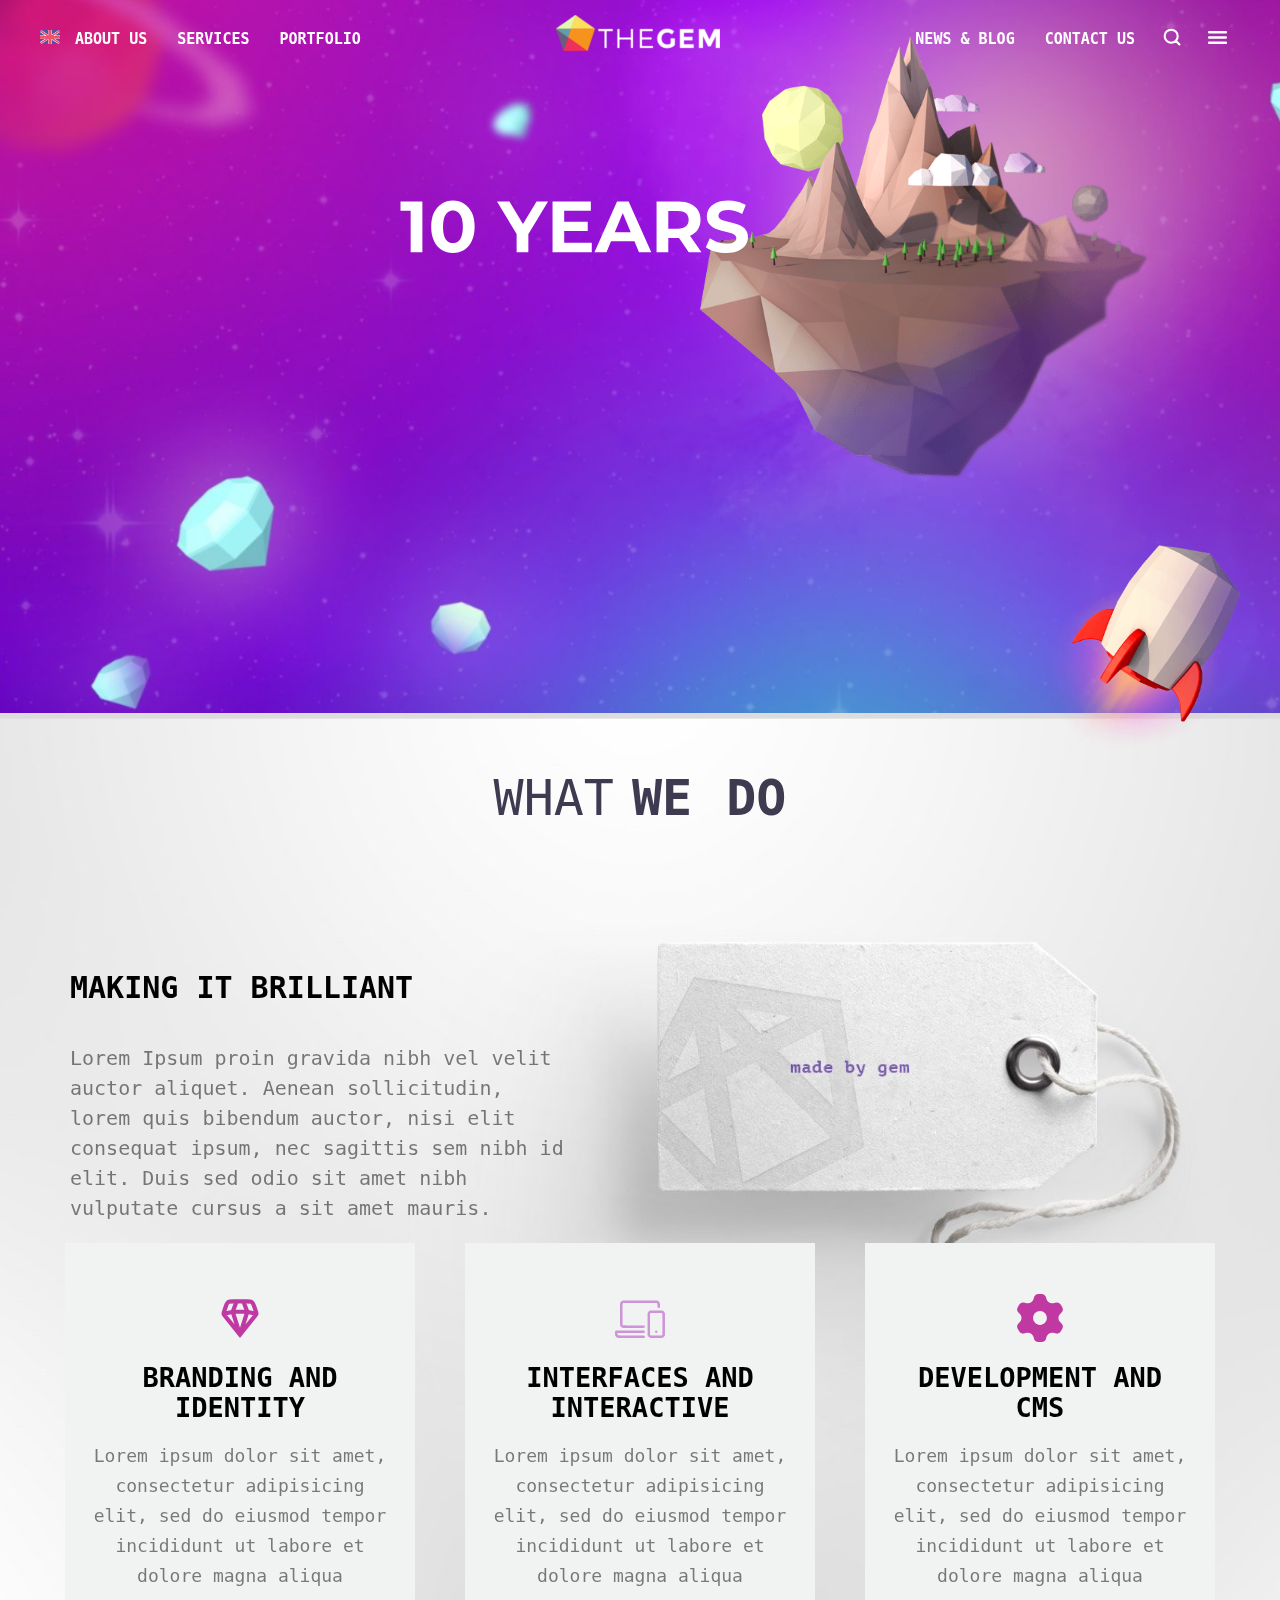
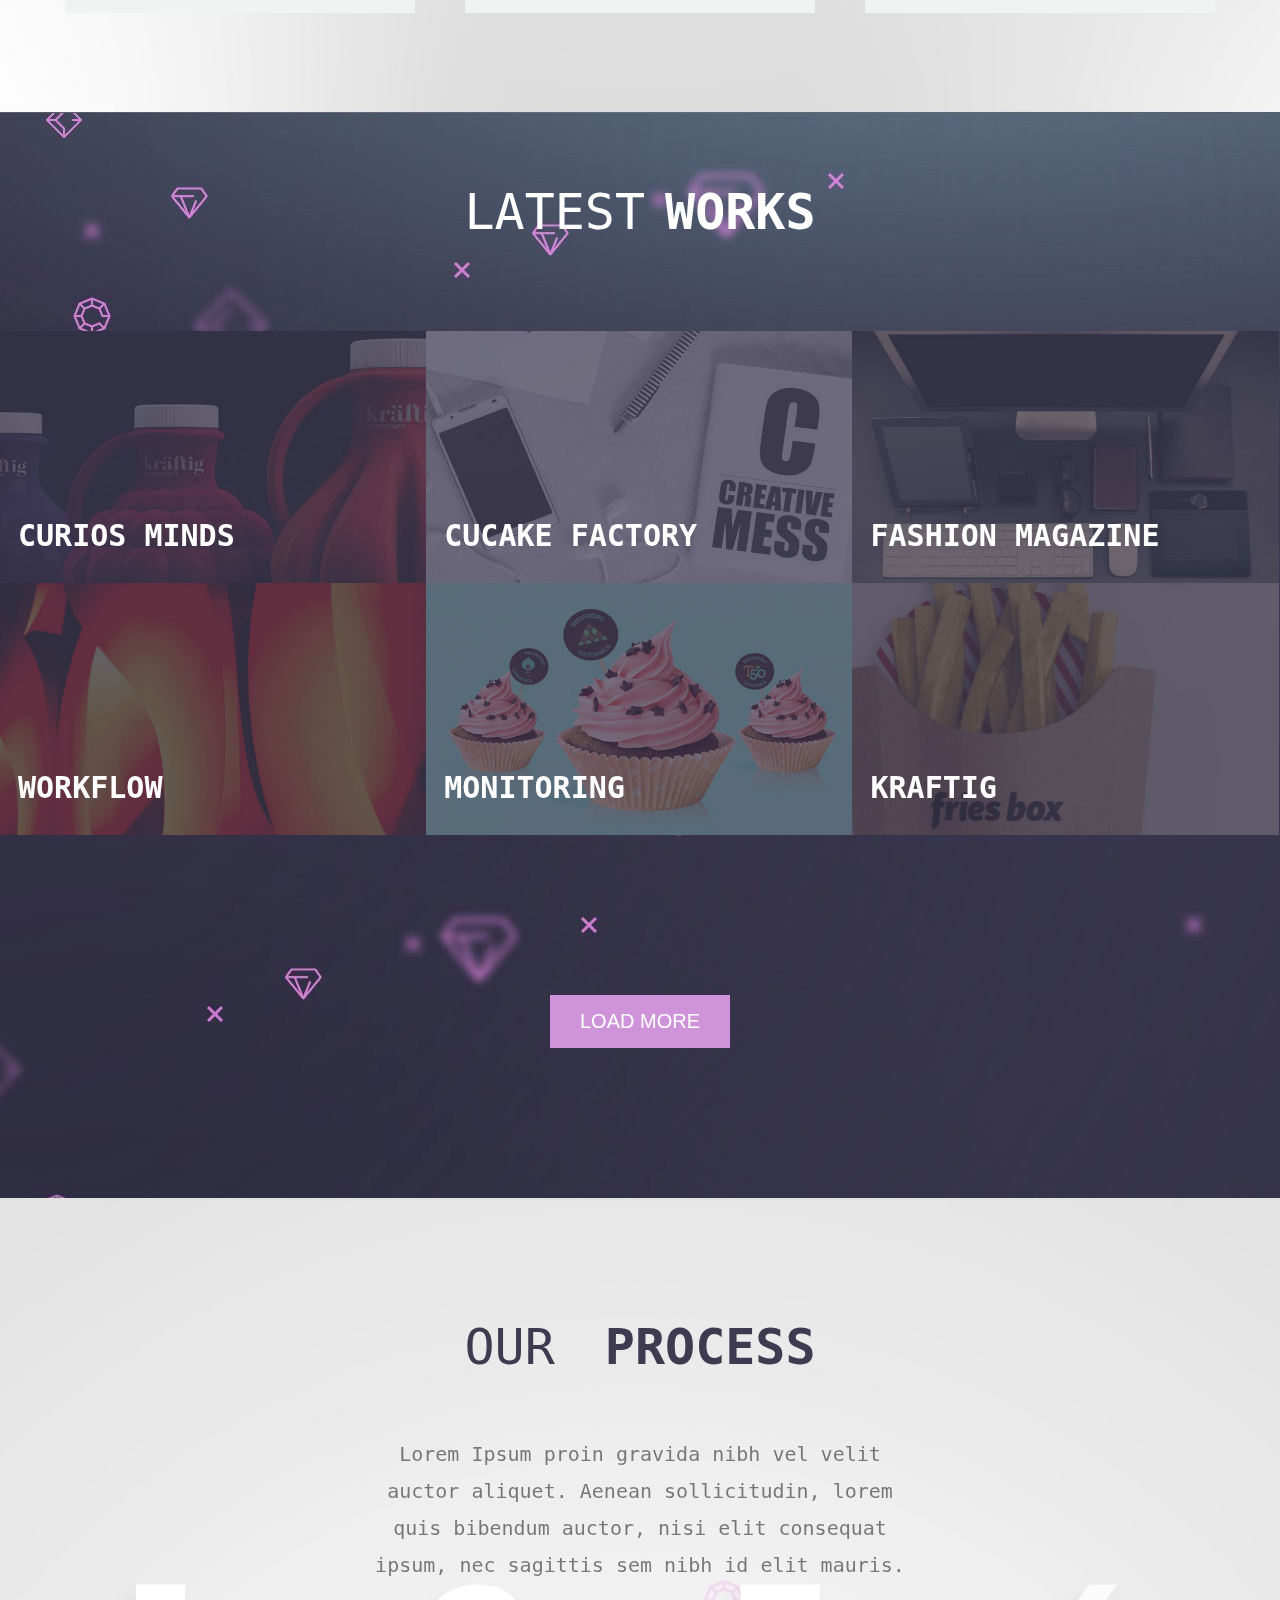
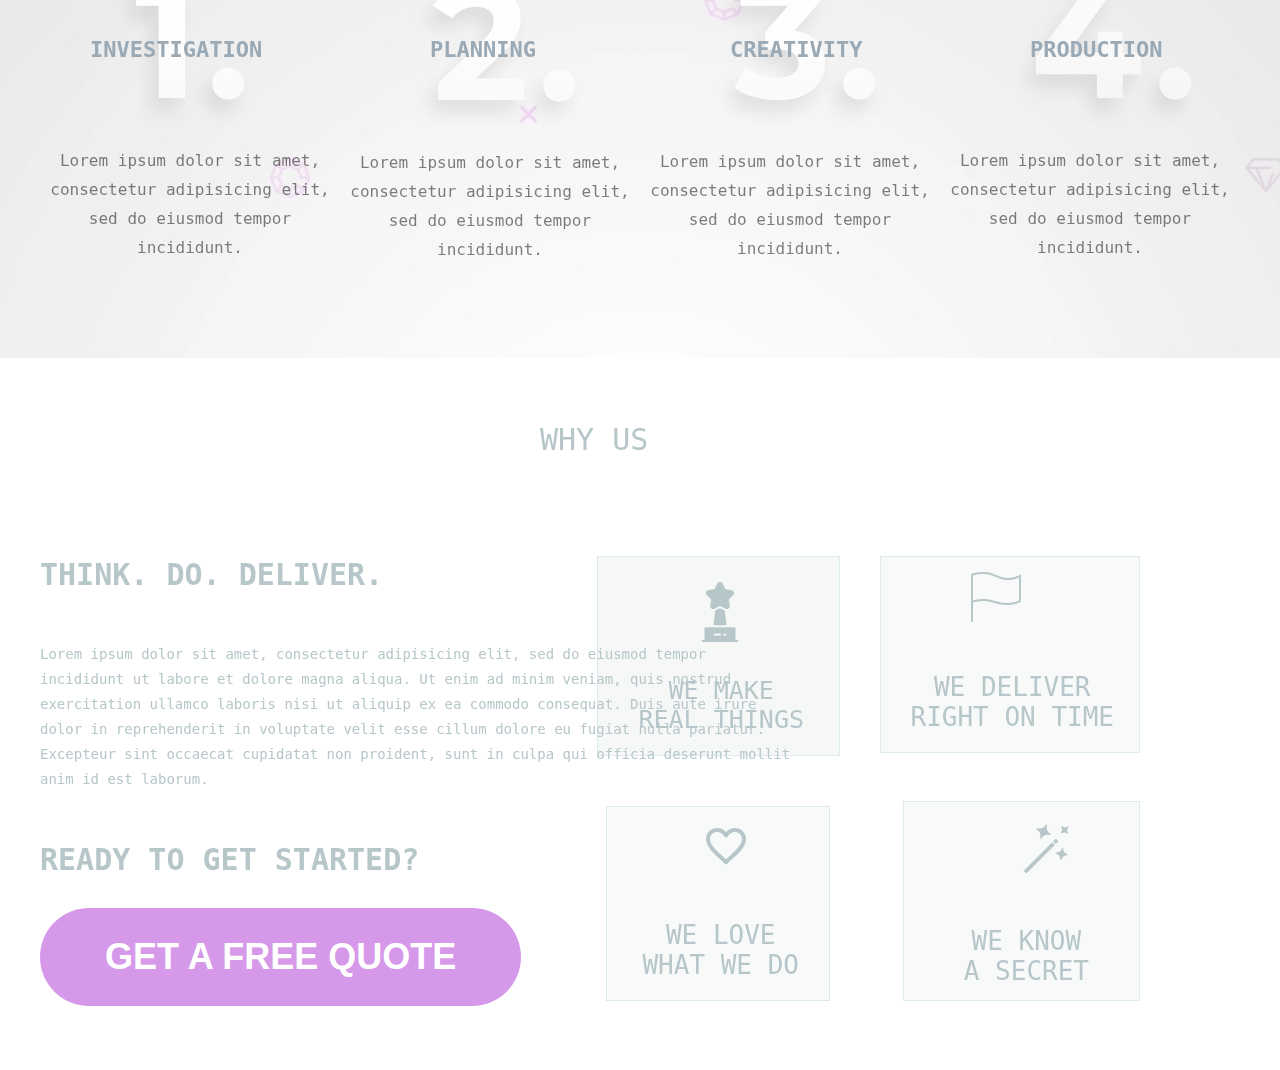
==== commit 02524805: "background video completed" ====
--- a/index.html
+++ b/index.html
@@ -81,7 +81,7 @@
                                     <h1>ABOUT US</h1>
                                 </a>
                                 <ul>
-                                    <a href="About us/index.html">
+                                    <a href="About us/index.html" target="_blank">
                                         <li>About Us</li>
                                     </a>
                                     <a href="#">
@@ -109,14 +109,13 @@
                                 </ul>
                             </li>
                         </ul>
-
                         <ul>
                             <li>
                                 <a href="#">
                                     <h1>PORTFOLIO</h1>
                                 </a>
                                 <ul>
-                                    <a href="/Cupcake-Factory/our works/ourwork.html">
+                                    <a href="our works/ourwork.html" target="_blank">
                                         <li>Our Works</li>
                                     </a>
                                     <a href="#">
@@ -133,7 +132,7 @@
                         </ul>
 
                     </div>
-                    <div><a href="index.html"><img src="images/THEGEM.webp" alt=""></a></div>
+                    <div><a href="index.html" target="_blank"><img src="images/THEGEM.webp" alt=""></a></div>
                     <div class="div-right-header">
                         <ul>
                             <li>
@@ -141,10 +140,10 @@
                                     <h1>NEWS & BLOG</h1>
                                 </a>
                                 <ul>
-                                    <a href="/Cupcake-Factory/our blog/ourblog.html">
+                                    <a href="our blog/ourblog.html" target="_blank">
                                         <li>Our Blogs</li>
                                     </a>
-                                    <a href="Design Post/Design Post.html">
+                                    <a href="Design Post/Design Post.html" target="_blank">
                                         <li>Blog Page 1</li>
                                     </a>
                                     <a href="#">
@@ -397,14 +396,11 @@
               
                 
         </div>
-        <video id="thegem-video-frame-62690e5ef35956160" autoplay="autoplay" loop="loop" src="https://codex-themes.com/thegem/sites/agency-raven/wp-content/uploads/2019/09/Video-Background.mp4" muted="muted" width="5692px" height="3201.75px"></video> 
-        </video>
+    </div>
+        <video id="thegem-video-frame-62690e5ef35956160" autoplay="autoplay" loop="loop" src="https://codex-themes.com/thegem/sites/agency-raven/wp-content/uploads/2019/09/Video-Background.mp4" muted="muted"></video> 
     </section>
     <section id="meet-our-team">
         <div class="container" background="images/rocket_bg.webp">
-            <span class="rocket">
-            <img src="images/rocket_bg.webp" alt="">
-           </span>
         </div>
         <div class="rtl"></div>
     </section>
--- a/style.css
+++ b/style.css
@@ -23,14 +23,15 @@
     font-family: "monospace", sans-serif;
 }
 
-ul{
+ul {
     margin: 0;
     padding: 0;
 }
 
-li{
+li {
     list-style: none;
 }
+
 @font-face {
     font-family: monospace;
     src: url(fonts/Montserrat/);
@@ -126,7 +127,7 @@
 /* li-flag-icon-header */
 
 .li-flag-icon-header {
-    
+
     padding: 5px;
     margin-left: 9px;
     display: inline-block;
@@ -157,36 +158,36 @@
 
 /* ul & li header */
 
-.div-top-header>div>ul>li:hover>ul{
+.div-top-header>div>ul>li:hover>ul {
     display: inline-block;
     animation-name: ul-flag-icon-header;
     animation-duration: 0.7s;
     animation-fill-mode: forwards;
 }
 
-.div-top-header>div>ul>li>a>h1{
+.div-top-header>div>ul>li>a>h1 {
     padding-bottom: 20px;
 }
 
-.div-top-header>div>ul{
+.div-top-header>div>ul {
     position: relative;
 }
 
-.div-top-header>div>ul>li>ul{
+.div-top-header>div>ul>li>ul {
     position: absolute;
     left: 0;
     top: 170%;
     display: none;
 }
 
-.div-top-header>div>ul>li>ul>a>li{
+.div-top-header>div>ul>li>ul>a>li {
     color: #000000;
     padding: 20px 120px 20px 20px;
     width: 100px;
     background-color: rgb(245, 245, 245);
 }
 
-.div-top-header>div>ul>li>ul>a>li:hover{
+.div-top-header>div>ul>li>ul>a>li:hover {
     background-color: white;
 }
 
@@ -239,7 +240,7 @@
     position: absolute;
     top: 5%;
     left: 55%;
-    
+
     animation-name: Mountain;
     animation-duration: 15s;
     transition: all;
@@ -248,13 +249,13 @@
 
 /* div-main-text-header */
 
-.div-main-text-header{
+.div-main-text-header {
     position: absolute;
     top: 25%;
     left: 30%;
 }
 
-.div-main-p-header{
+.div-main-p-header {
     margin-top: 30px;
 }
 
@@ -262,10 +263,11 @@
 /* animation>years&ofaction */
 
 @keyframes years-ofaction {
-    0%{
-        width:0px;
-    }
-    100%{
+    0% {
+        width: 0px;
+    }
+
+    100% {
         width: 400px;
         transform: translateX(-200px);
         opacity: 1;
@@ -274,7 +276,7 @@
 
 /* svg-10years%ofaction */
 
-.svg-10years{
+.svg-10years {
     overflow: hidden;
     animation-name: years-ofaction;
     animation-duration: 1.5s;
@@ -285,7 +287,7 @@
 
 }
 
-.svg-ofaction{
+.svg-ofaction {
     opacity: 0;
     overflow: hidden;
     animation-name: years-ofaction;
@@ -297,52 +299,57 @@
 /* animation>paragraph (header) */
 
 @keyframes paragraph {
-    0%{
+    0% {
         width: 0;
     }
-    50%{
+
+    50% {
         opacity: 1;
     }
-    100%{
+
+    100% {
         width: 320px;
         opacity: 1;
         transform: translateX(-200px);
     }
 }
 
-.div-main-p-header{
+.div-main-p-header {
     margin-top: 30px;
 }
 
-.div-main-p-header>div:nth-of-type(1){
+.div-main-p-header>div:nth-of-type(1) {
     animation-name: paragraph;
-    animation-duration:1s ;
+    animation-duration: 1s;
     animation-delay: 1.2s;
     animation-fill-mode: forwards;
     opacity: 0;
     width: 320px;
 }
-.div-main-p-header>div:nth-of-type(2){
+
+.div-main-p-header>div:nth-of-type(2) {
     animation-name: paragraph;
-    animation-duration:1s ;
+    animation-duration: 1s;
     animation-delay: 1.5s;
     animation-fill-mode: forwards;
     opacity: 0;
 }
-.div-main-p-header>div:nth-of-type(3){
+
+.div-main-p-header>div:nth-of-type(3) {
     animation-name: paragraph;
-    animation-duration:1s ;
+    animation-duration: 1s;
     animation-delay: 1.8s;
-    animation-fill-mode: forwards;  
+    animation-fill-mode: forwards;
     opacity: 0;
 }
 
 /* what-we-do start.................. */
-main .container{
+main .container {
     width: 1200px;
     margin: 0 auto;
 }
-#what-we-do{
+
+#what-we-do {
     background-image: url(image/block_bg.jpg);
     background-size: contain;
     background-size: cover;
@@ -350,48 +357,55 @@
     height: 1000px;
     line-height: 30px;
 }
+
 /* #what-we-do>.container{
    width: 1200px;
    margin: 0 auto;
    } */
-.title-what-we-do{
+.title-what-we-do {
     display: flex;
     justify-content: center;
     text-align: center;
     font-size: 50px;
     padding-top: 70px;
-   padding-bottom: 90px;
+    padding-bottom: 90px;
     word-spacing: 4px;
     color: #3e3b51;
 }
-.title-what-we-do>span:nth-of-type(2){
+
+.title-what-we-do>span:nth-of-type(2) {
     font-weight: bold;
     margin-left: 18px;
 }
-.Making-It-Brilliant{
+
+.Making-It-Brilliant {
     width: 500px;
     height: 250px;
     padding-left: 30px;
     margin-bottom: 20px;
     padding-top: 30px;
 }
-.Making-It-Brilliant>h4{
+
+.Making-It-Brilliant>h4 {
     font-size: 30px;
-   
-}
-.Making-It-Brilliant p{
+
+}
+
+.Making-It-Brilliant p {
     font-size: 20px;
     word-break: keep-all;
     /* line-height: 30px; */
     opacity: 0.5;
 }
-.box-what-we-do{
+
+.box-what-we-do {
     display: flex;
     flex-wrap: nowrap;
     justify-content: space-around;
     padding-top: 40px;
 }
-.box-what-we-do>div{
+
+.box-what-we-do>div {
     width: 350px;
     height: 370px;
     text-align: center;
@@ -401,91 +415,107 @@
     animation: start .5s ease;
     animation-timing-function: 1;
 }
-.box-what-we-do>div:hover{
-    background-color:#153559;
-}
-@keyframes start{
-    from{
+
+.box-what-we-do>div:hover {
+    background-color: #153559;
+}
+
+@keyframes start {
+    from {
         opacity: 0;
     }
-    to{
+
+    to {
         opacity: 1;
     }
 }
 
-.box-what-we-do>div:hover h4{
+.box-what-we-do>div:hover h4 {
     color: #ffff;
 }
-.box-what-we-do>div:hover p{
+
+.box-what-we-do>div:hover p {
     color: #ffff;
     opacity: .8;
 }
-.box-what-we-do>div a{
+
+.box-what-we-do>div a {
     position: absolute;
     left: 0;
     right: 0;
     top: 0;
     bottom: 0;
 }
-.box-what-we-do>div>div{
+
+.box-what-we-do>div>div {
     width: 300px;
     height: 310px;
     margin: 0 auto;
     padding: 20px;
 }
-.box-what-we-do svg{
+
+.box-what-we-do svg {
     width: 100px;
     margin-top: 30px;
     animation: svg-start 1s;
     animation-timing-function: 1;
 }
+
 @keyframes svg-start {
-    from{
+    from {
         width: 0;
     }
-    to{
+
+    to {
         width: 100px;
     }
 }
 
-.box-what-we-do>div:hover svg{
+.box-what-we-do>div:hover svg {
     color: aquamarine;
 }
-.box-what-we-do h4{
+
+.box-what-we-do h4 {
     font-size: 27px;
     margin-top: 10px;
     margin-bottom: 10px;
 }
-.box-what-we-do p{
+
+.box-what-we-do p {
     font-size: 18px;
     opacity: 0.5;
 }
+
 /* what-we-do end...................... */
 
 /* latest works START..................... */
-#latest-works{
+#latest-works {
     background-image: url(image/pf-rave.jpg);
     color: rgb(255, 255, 255);
 }
-.title-latest-works{
+
+.title-latest-works {
     display: flex;
     justify-content: center;
     text-align: center;
     font-size: 50px;
     padding-top: 70px;
-   padding-bottom: 90px;
-}
-.title-latest-works span:nth-of-type(2){
+    padding-bottom: 90px;
+}
+
+.title-latest-works span:nth-of-type(2) {
     font-weight: bold;
     margin-left: 20px;
 }
+
 /* box start🎊🎉🎉✨✨🧨 */
-.box-latest-works{
+.box-latest-works {
     display: flex;
     flex-wrap: wrap;
     margin-bottom: 110px;
 }
-.box-latest-works>div{
+
+.box-latest-works>div {
     width: 33.3%;
     max-width: 500px;
     height: 252px;
@@ -493,54 +523,69 @@
     animation: box-start .5s 1;
     animation-fill-mode: backwards;
 }
+
 @keyframes box-start {
-    from{
+    from {
         transform: translateY(100px);
         opacity: 0;
     }
-    to{
+
+    to {
         transform: translateY(0);
         opacity: 1;
     }
 }
-.box-latest-works>div:nth-of-type(2){
+
+.box-latest-works>div:nth-of-type(2) {
     animation-delay: .1s
 }
-.box-latest-works>div:nth-of-type(3){
+
+.box-latest-works>div:nth-of-type(3) {
     animation-delay: .2s;
 }
-.box-latest-works>div:nth-of-type(4){
+
+.box-latest-works>div:nth-of-type(4) {
     animation-delay: .3s;
 }
-.box-latest-works>div:nth-of-type(5){
+
+.box-latest-works>div:nth-of-type(5) {
     animation-delay: .4s;
 }
-.box-latest-works>div:nth-of-type(6){
+
+.box-latest-works>div:nth-of-type(6) {
     animation-delay: .5s;
 }
-.box-latest-works>div:nth-of-type(7){
+
+.box-latest-works>div:nth-of-type(7) {
     animation-delay: .6s;
 }
-.box-latest-works>div:nth-of-type(8){
+
+.box-latest-works>div:nth-of-type(8) {
     animation-delay: .7s;
 }
-.box-latest-works>div:nth-of-type(9){
+
+.box-latest-works>div:nth-of-type(9) {
     animation-delay: .8s;
 }
-.box-latest-works>div:nth-of-type(10){
+
+.box-latest-works>div:nth-of-type(10) {
     animation-delay: .9s;
 }
-.box-latest-works>div:nth-of-type(11){
+
+.box-latest-works>div:nth-of-type(11) {
     animation-delay: 1s;
 }
-.box-latest-works>div:nth-of-type(12){
+
+.box-latest-works>div:nth-of-type(12) {
     animation-delay: 1.1s;
 }
-.box-latest-works>div img{
+
+.box-latest-works>div img {
     width: 100%;
     height: 100%;
 }
-.box-latest-works>div>div:first-of-type{
+
+.box-latest-works>div>div:first-of-type {
     position: absolute;
     top: 50%;
     left: 50%;
@@ -553,58 +598,68 @@
     transition: all .2s linear;
     border-radius: 100%;
 }
-.box-latest-works>div:hover div:first-of-type{
-    background: linear-gradient(to right, rgba(0,188,212,.75) 0%,rgba(53,64,147,.75) 100%);
-     opacity: 1;
-     position: absolute;
+
+.box-latest-works>div:hover div:first-of-type {
+    background: linear-gradient(to right, rgba(0, 188, 212, .75) 0%, rgba(53, 64, 147, .75) 100%);
+    opacity: 1;
+    position: absolute;
     top: 0;
     left: 0;
-    transform: translate(0,0);
+    transform: translate(0, 0);
     /* bottom: 0;
     right: 0; */
     width: 100%;
     height: 100%;
     border-radius: 0;
 }
-.box-latest-works>div>div:nth-of-type(2) svg{
-transition: all .2s ease-in-out;
-transform: translate(20px,-60px);
-opacity: 0;
-margin-right: 5px;
-border-bottom: 1 solid #ffff;
-vertical-align: middle;
-}
-.box-latest-works>div:hover>div:nth-of-type(2) svg{
+
+.box-latest-works>div>div:nth-of-type(2) svg {
+    transition: all .2s ease-in-out;
+    transform: translate(20px, -60px);
+    opacity: 0;
+    margin-right: 5px;
+    border-bottom: 1 solid #ffff;
+    vertical-align: middle;
+}
+
+.box-latest-works>div:hover>div:nth-of-type(2) svg {
     opacity: 1;
-    transform: translate(20px,-230px);
-}
-.box-latest-works>div>div:nth-of-type(2) svg:nth-of-type(1){
+    transform: translate(20px, -230px);
+}
+
+.box-latest-works>div>div:nth-of-type(2) svg:nth-of-type(1) {
     transition-delay: .02s;
 }
-.box-latest-works>div>div:nth-of-type(2) svg:nth-of-type(2){
+
+.box-latest-works>div>div:nth-of-type(2) svg:nth-of-type(2) {
     transition-delay: .04s;
 }
-.box-latest-works>div>div:nth-of-type(2) svg:nth-of-type(3){
+
+.box-latest-works>div>div:nth-of-type(2) svg:nth-of-type(3) {
     transition-delay: .06s;
 }
-.box-latest-works>div>div:nth-of-type(2) svg:nth-of-type(4){
+
+.box-latest-works>div>div:nth-of-type(2) svg:nth-of-type(4) {
     transition-delay: .08s;
 }
-.svg-border{
+
+.svg-border {
     top: 73px;
     left: 17px;
     position: absolute;
     height: 3px;
     width: 0;
-background-color: #ffff;
-opacity: 0;
-transition: width .2s ease-out;
-}
-.box-latest-works>div:hover .svg-border{
-opacity: 1;
-width: 90%;
-}
-.box-latest-works>div>div:nth-of-type(4){
+    background-color: #ffff;
+    opacity: 0;
+    transition: width .2s ease-out;
+}
+
+.box-latest-works>div:hover .svg-border {
+    opacity: 1;
+    width: 90%;
+}
+
+.box-latest-works>div>div:nth-of-type(4) {
     font-size: 30px;
     font-weight: bold;
     position: absolute;
@@ -612,14 +667,16 @@
     left: 0;
     margin-left: 18px;
 }
+
 /* box end🎇🎆🎆🎈🎈🎈🎈🎈🎈 */
 /* input START................... */
-#latest-works .input-load-more{
+#latest-works .input-load-more {
     padding-top: 50px;
     padding-bottom: 150px;
     text-align: center;
 }
-#latest-works input{
+
+#latest-works input {
     padding: 15px 30px;
     font-size: 20px;
     text-align: center;
@@ -630,30 +687,35 @@
     transition-delay: .1s;
     border: none;
 }
+
 /* input END...................... */
-#latest-works input:hover{
+#latest-works input:hover {
     background-color: #ffff;
     color: rgb(206, 147, 216);
 }
+
 /* section LATEST WORKS end.......... */
 /* section our process start.......... */
-#our-process{
+#our-process {
     background: url(image/service_page_bg_2.webp);
     background-position: center;
     background-size: cover;
 }
-.title-our-process{
+
+.title-our-process {
     text-align: center;
     font-size: 50px;
-    margin: 0 auto ;
-   color: #3e3b51;
-   padding-top: 10%;
-}
-.title-our-process span:nth-of-type(2){
+    margin: 0 auto;
+    color: #3e3b51;
+    padding-top: 10%;
+}
+
+.title-our-process span:nth-of-type(2) {
     font-weight: bold;
     margin-left: 20px;
 }
-#our-process>.container>div:nth-of-type(2){
+
+#our-process>.container>div:nth-of-type(2) {
     width: 45%;
     height: 111px;
     margin: 5% auto 3% auto;
@@ -661,72 +723,86 @@
     line-height: 37px;
     font-size: 20px;
 }
-#our-process>.container>div:nth-of-type(2) p{
+
+#our-process>.container>div:nth-of-type(2) p {
     opacity: .5;
 }
-.box{
+
+.box {
     display: flex;
     justify-content: space-between;
     padding-bottom: 13%;
 }
-.box>div{
+
+.box>div {
     width: 300px;
     height: 219px;
     position: relative;
 }
-.box>div>div{
-width: 50%;
-margin: 0 auto;
-animation: transform-img .8s  backwards;
-}
+
+.box>div>div {
+    width: 50%;
+    margin: 0 auto;
+    animation: transform-img .8s backwards;
+}
+
 @keyframes transform-img {
-    from{
+    from {
         transform: translateY(100px);
         opacity: 0;
     }
-    to{
+
+    to {
         transform: translateY(0);
         opacity: 1;
     }
 }
-.box>div:nth-of-type(1)>div{
+
+.box>div:nth-of-type(1)>div {
     animation-delay: .1s;
 }
-.box>div:nth-of-type(2)>div{
+
+.box>div:nth-of-type(2)>div {
     animation-delay: .3s;
 }
-.box>div:nth-of-type(3)>div{
+
+.box>div:nth-of-type(3)>div {
     animation-delay: .5s;
 }
-.box>div:nth-of-type(4)>div{
+
+.box>div:nth-of-type(4)>div {
     animation-delay: .7s;
 }
-.box>div h4{
+
+.box>div h4 {
     position: absolute;
     top: 25px;
     left: 90px;
     font-size: 22px;
     color: #99a9b5;
-    font-weight:  700;
-}
-.box>div:first-of-type h4{
+    font-weight: 700;
+}
+
+.box>div:first-of-type h4 {
     position: absolute;
     left: 50px;
 }
-.box>div p{
+
+.box>div p {
     text-align: center;
     opacity: .5;
     line-height: 29px;
 }
+
 /* sectin our pricess end🎇🎇🎇🎇🎇🎇🎇🎉 */
-.container{
-    
-}
- .texts{
-float: center;
-margin: 0% auto;
-}
-.texts p{
+.container {}
+
+.texts {
+    float: center;
+    margin: 0% auto;
+}
+
+.texts p {
     margin-top: 50px;
     font-size: 14px;
     color: #B6C6C9;
@@ -734,86 +810,102 @@
     line-height: 25px;
     font-weight: 300;
 }
-.texts h1{ 
+
+.texts h1 {
     margin-top: 50px;
     color: #B6C6C9;
     font-size: 30px;
-    font-weight:700;
-}
-.texts video{
+    font-weight: 700;
+}
+
+.texts video {
     margin-left: -330px;
     height: 629.5px;
-    margin-top:-650px ;
-    height: 725%;   
-}
-
-
-.texts button,h1,p,img{
+    margin-top: -650px;
+    height: 725%;
+}
+
+
+.texts button,
+h1,
+p,
+img {
     position: relative;
 }
 
 
-.texts button{
-    background-color:#d698e9;
-    padding:28px 65px 28px 65px ;
+.texts button {
+    background-color: #d698e9;
+    padding: 28px 65px 28px 65px;
     font-size: 36px;
-    border-radius: 70px 70px ;
+    border-radius: 70px 70px;
     text-decoration: none;
     color: #fff;
     font-weight: 700;
     border: none;
     margin-top: 10px;
-    animation:transform-to-right 1.3s  forwards;
-}
+    animation: transform-to-right 1.3s forwards;
+}
+
 @keyframes transform-to-right {
-    from{
+    from {
         transform: translateX(100px);
         opacity: 0;
     }
-    to{
+
+    to {
         transform: translateX(0);
         opacity: 1;
     }
 }
-.texts button:hover{
+
+.texts button:hover {
     background-color: #B6C6C9;
     cursor: pointer;
     transition: 0.5s;
 }
-.name-of-section h1{
+
+.name-of-section h1 {
     font-weight: 100;
     margin-left: 500px;
     margin-top: 12px;
     margin-bottom: 100px;
 }
-.star{
+
+.star {
     background-color: #b6c6c921;
     border: 1px solid rgba(186, 217, 230, 0.425);
     margin-top: -450px;
     float: right;
-    margin-left:500px;
+    margin-left: 500px;
     position: relative;
-    padding: 25px 35px 5px 100px ;
-     margin-right:400px;
-    animation:transform-to-up 0.8s backwards;
-}
+    padding: 25px 35px 5px 100px;
+    margin-right: 400px;
+    animation: transform-to-up 0.8s backwards;
+}
+
 @keyframes transform-to-up {
-    from{
+    from {
         transform: translateY(100px);
         opacity: 0;
     }
-    to{
+
+    to {
         transform: translateY(0);
         opacity: 1;
     }
 }
-.star img,h1{
+
+.star img,
+h1 {
     position: relative;
 }
-.star img{
+
+.star img {
     margin-left: -8px;
 }
-.star h1{
+
+.star h1 {
     font-weight: 200;
     font-size: 25px;
     margin-top: 30px;
@@ -821,89 +913,103 @@
     text-align: center;
 }
 
-#why-us video{
- background-size: cover;
-  position: fixed;
-  width:5690px ;
-  height:123px auto;
-   left: 0%;
-   top: 0%;
-   right: 0%;
-   overflow: hidden;
-  z-index: -2;
-  padding-bottom: 756.25%;
-  min-width:1000px;
-  min-height:100px;
-  box-sizing: content-box;
-  display: block;
-}
-.flg{
+/*  Video Background Start......................................... */
+
+#why-us {
+    width: 100%;
+    height: 700px;
+    overflow: hidden;
+}
+
+#why-us video {
+    position: fixed;
+    left: 0%;
+    top: 0%;
+
+    min-width: 100vw;
+    min-height: 100vh;
+    z-index: -1;
+    object-fit: cover;
+}
+
+/*  Video Background Finish......................................... */
+
+
+.flg {
     display: grid;
     float: left;
     margin-top: -450px;
-   
+
     font-size: 28px;
-    padding: 15px 25px 3px 10px ;
+    padding: 15px 25px 3px 10px;
     float: right;
-     margin-right:100px;
-
-     margin-left:400px;
-     background-color: #b6c6c91a;
-     border: 1px solid rgba(186, 217, 230, 0.425);
-     animation:transform-to-up 0.9s backwards;
-}
-.flg h1{
+    margin-right: 100px;
+
+    margin-left: 400px;
+    background-color: #b6c6c91a;
+    border: 1px solid rgba(186, 217, 230, 0.425);
+    animation: transform-to-up 0.9s backwards;
+}
+
+.flg h1 {
     text-align: center;
     font-size: 26px;
     margin-left: 20px;
     font-weight: 200;
 }
-.flg img{
+
+.flg img {
     float: left;
     margin-left: 80px;
 }
-#why-us{
+
+#why-us {
     align-content: center;
-    
-}
-.hrt{
+
+}
+
+.hrt {
     display: grid;
     float: left;
     margin-top: -200px;
-   
+
     font-size: 28px;
-    padding: 15px 30px 3px 15px ;
+    padding: 15px 30px 3px 15px;
     float: right;
-     margin-right:410px;
-     animation:transform-to-up 1s backwards;
-     margin-left:400px;
-     background-color: #b6c6c91a;
-     border: 1px solid rgba(186, 217, 230, 0.425);
-}
-.hrt h1{
+    margin-right: 410px;
+    animation: transform-to-up 1s backwards;
+    margin-left: 400px;
+    background-color: #b6c6c91a;
+    border: 1px solid rgba(186, 217, 230, 0.425);
+}
+
+.hrt h1 {
     text-align: center;
     font-size: 26px;
     margin-left: 20px;
     font-weight: 200;
 }
-.hrt img{
+
+.hrt img {
     margin-left: 80px;
 }
-.magic-wand{
+
+.magic-wand {
     display: grid;
     float: left;
     margin-top: -205px;
-   
+
     font-size: 28px;
-    padding: 5px 50px 4px 50px ;
+    padding: 5px 50px 4px 50px;
     float: right;
-     margin-right:100px;
-     animation:transform-to-up 1.1s backwards;
-     margin-left:400px;
-     background-color: #b6c6c91a;
-     border: 1px solid rgba(186, 217, 230, 0.425);  
-}
-.magic-wand h1{
+    margin-right: 100px;
+    animation: transform-to-up 1.1s backwards;
+    margin-left: 400px;
+    background-color: #b6c6c91a;
+    border: 1px solid rgba(186, 217, 230, 0.425);
+}
+
+.magic-wand h1 {
     text-align: center;
     font-size: 26px;
     margin-left: 10px;
@@ -911,17 +1017,19 @@
     margin-top: 25px;
     margin-bottom: 10px;
 }
-.magic-wand img{
+
+.magic-wand img {
     margin-left: 60px;
     margin-top: 10px;
     margin-bottom: 20px;
 }
-.textbox{
+
+.textbox {
     margin-left: 50px;
 }
 
- .rocket img{
-     /* margin-top: 100px; 
+.rocket img {
+    /* margin-top: 100px; 
      background-size: cover; 
      background-image: url(images/rocket_bg.webp); 
        background-position: center; 
@@ -936,19 +1044,17 @@
      right: 0%; 
    background-color: #000000;
  */
- }
-#why-us{
+}
+
+#why-us {
     display: block;
-    
-}
-#meet-our-team>.container{
-    background-image: url(images/rocket_bg.webp); 
-    background-size: cover; 
-    background-position: center;background-repeat: repeat-x;
+
+}
+
+#meet-our-team>.container {
+    background-image: url(images/rocket_bg.webp);
+    background-size: cover;
+    background-position: center;
+    background-repeat: repeat-x;
     margin-block-end: 12px;
-}
-    
-    
- 
-
-
+}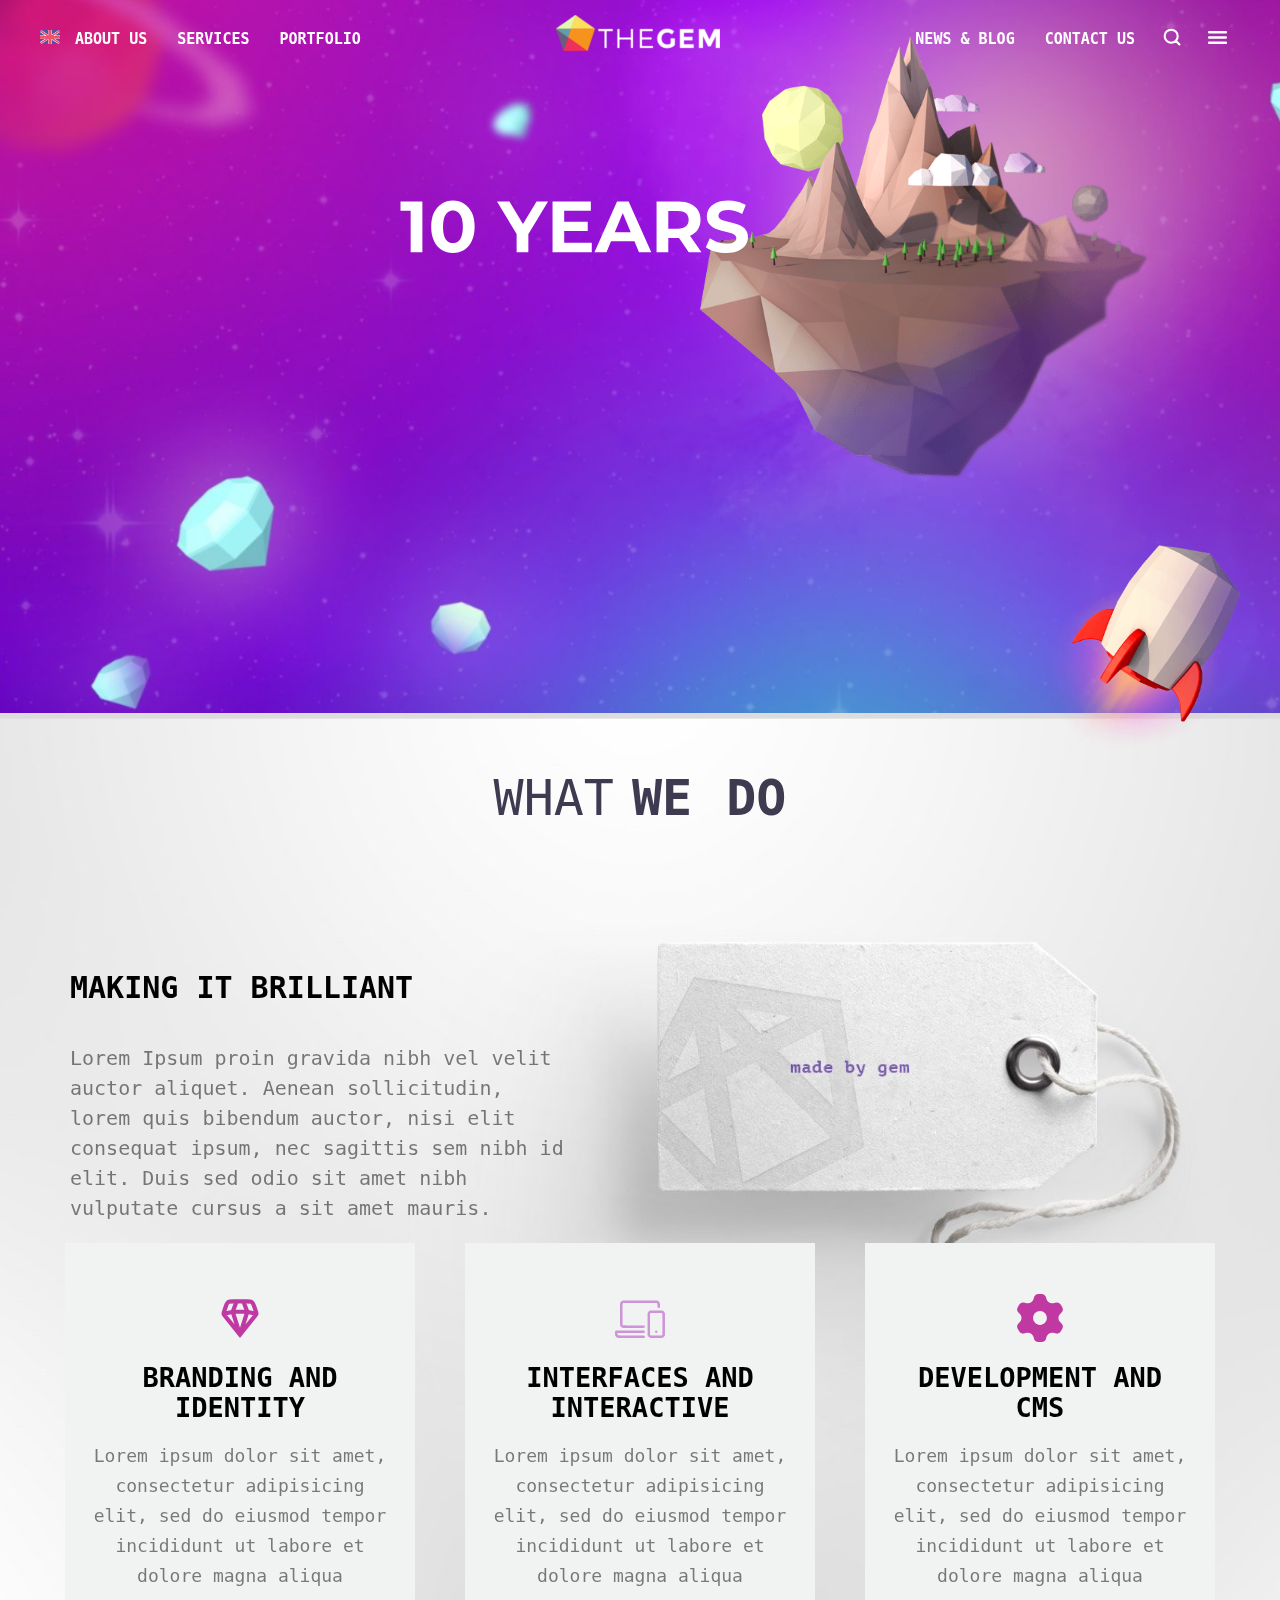
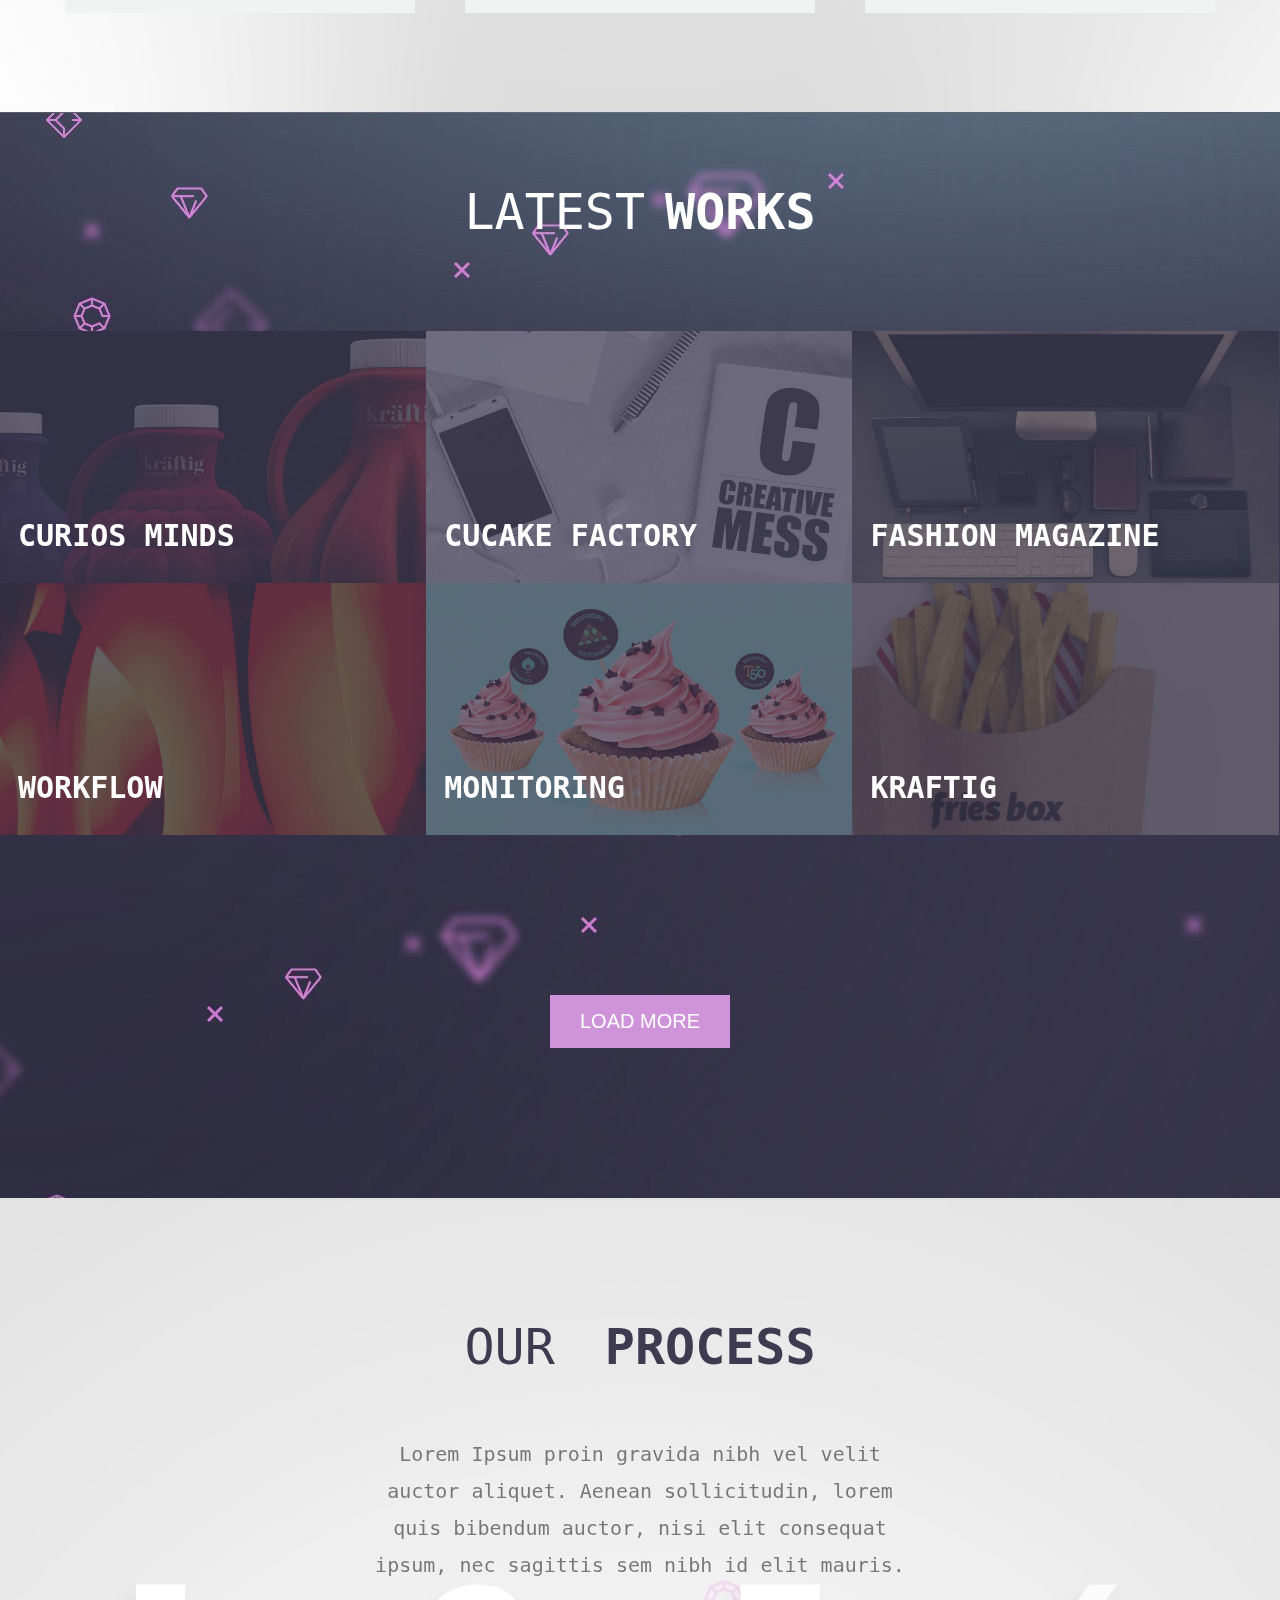
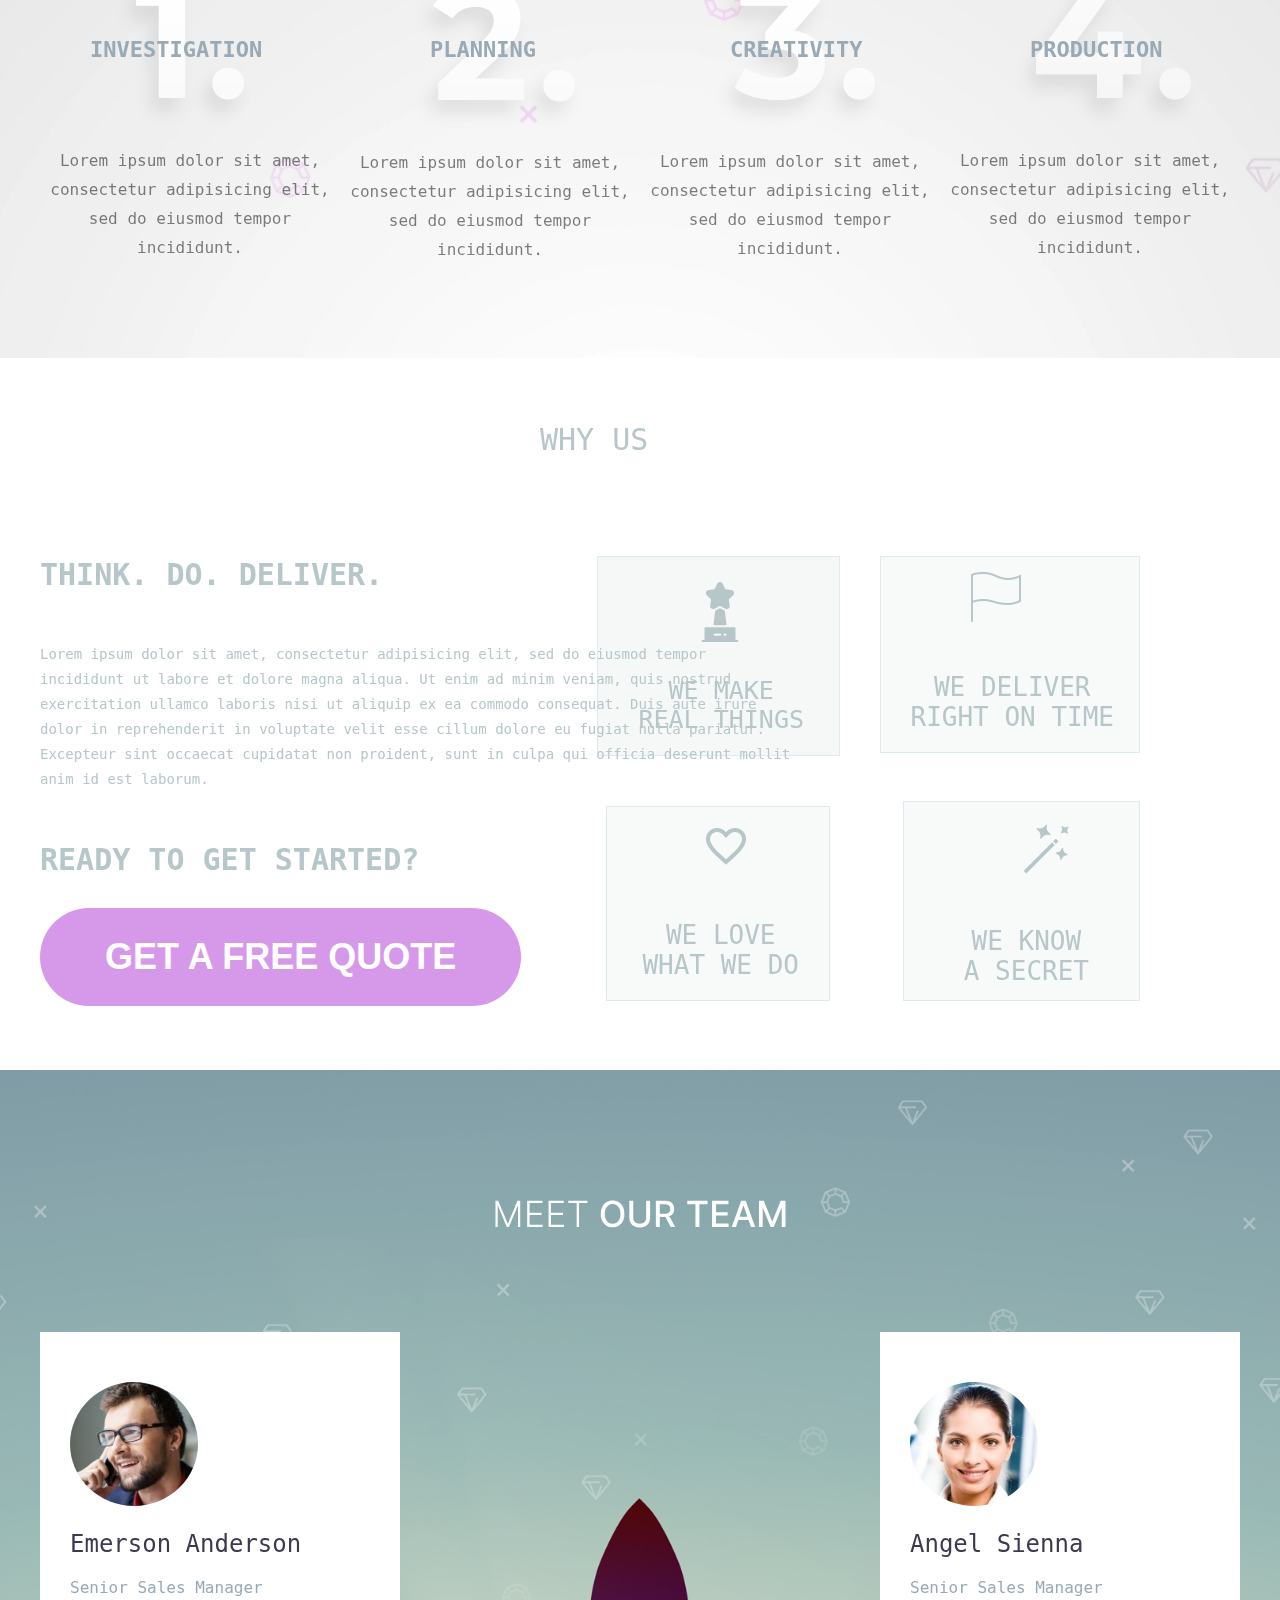
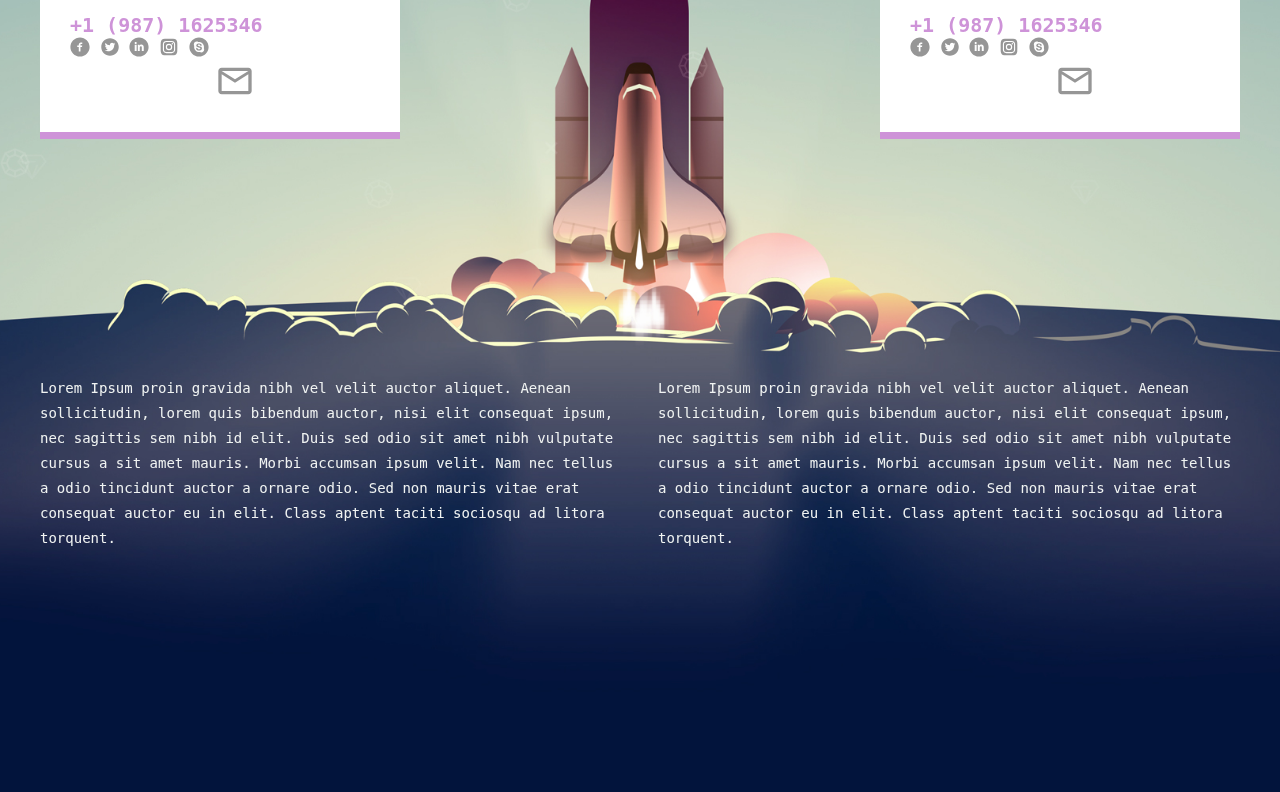
==== commit 1f525f3a: "بروزرسانی صفحه home" ====
--- a/index.html
+++ b/index.html
@@ -404,10 +404,61 @@
         </div>
         <div class="rtl"></div>
     </section>
-       
+       <section id="section-OUR-TEAM">
+            <div class="container">
+                <div class="div-top-title-our-team">
+                    <svg width="291" height="28" viewBox="0 0 291 28" fill="none" xmlns="http://www.w3.org/2000/svg">
+                        <path d="M0.477273 0.818181H3.23864L12.7372 23.625H12.9673L22.4659 0.818181H25.2273V27H22.9773V5.8679H22.7727L13.9389 27H11.7656L2.93182 5.8679H2.72727V27H0.477273V0.818181ZM32.1882 27V0.818181H47.3757V2.96591H34.5788V12.8224H46.5703V14.9702H34.5788V24.8523H47.6314V27H32.1882ZM53.5632 27V0.818181H68.7507V2.96591H55.9538V12.8224H67.9453V14.9702H55.9538V24.8523H69.0064V27H53.5632ZM73.353 2.96591V0.818181H92.3374V2.96591H84.0405V27H81.6499V2.96591H73.353ZM129.389 13.9091C129.389 16.7045 128.877 19.108 127.855 21.1193C126.832 23.1222 125.43 24.6648 123.649 25.7472C121.876 26.821 119.86 27.358 117.602 27.358C115.335 27.358 113.311 26.821 111.529 25.7472C109.757 24.6648 108.359 23.1179 107.336 21.1065C106.314 19.0952 105.802 16.696 105.802 13.9091C105.802 11.1136 106.314 8.71449 107.336 6.71165C108.359 4.70028 109.757 3.15767 111.529 2.08381C113.311 1.00142 115.335 0.460226 117.602 0.460226C119.86 0.460226 121.876 1.00142 123.649 2.08381C125.43 3.15767 126.832 4.70028 127.855 6.71165C128.877 8.71449 129.389 11.1136 129.389 13.9091ZM125.477 13.9091C125.477 11.7784 125.132 9.98437 124.441 8.52699C123.76 7.06108 122.822 5.95313 121.629 5.20312C120.444 4.4446 119.102 4.06534 117.602 4.06534C116.093 4.06534 114.747 4.4446 113.562 5.20312C112.377 5.95313 111.44 7.06108 110.75 8.52699C110.068 9.98437 109.727 11.7784 109.727 13.9091C109.727 16.0398 110.068 17.8381 110.75 19.304C111.44 20.7614 112.377 21.8693 113.562 22.6278C114.747 23.3778 116.093 23.7528 117.602 23.7528C119.102 23.7528 120.444 23.3778 121.629 22.6278C122.822 21.8693 123.76 20.7614 124.441 19.304C125.132 17.8381 125.477 16.0398 125.477 13.9091ZM151.151 0.818181H155.114V18.0384C155.114 19.8707 154.683 21.4943 153.822 22.9091C152.962 24.3153 151.751 25.4233 150.192 26.233C148.632 27.0341 146.804 27.4347 144.707 27.4347C142.619 27.4347 140.795 27.0341 139.236 26.233C137.676 25.4233 136.466 24.3153 135.605 22.9091C134.744 21.4943 134.314 19.8707 134.314 18.0384V0.818181H138.264V17.7188C138.264 18.9034 138.524 19.956 139.044 20.8764C139.572 21.7969 140.318 22.5213 141.281 23.0497C142.244 23.5696 143.386 23.8295 144.707 23.8295C146.037 23.8295 147.183 23.5696 148.146 23.0497C149.118 22.5213 149.859 21.7969 150.371 20.8764C150.891 19.956 151.151 18.9034 151.151 17.7188V0.818181ZM160.857 27V0.818181H170.189C172.218 0.818181 173.901 1.16761 175.239 1.86648C176.586 2.56534 177.591 3.53267 178.256 4.76847C178.921 5.99574 179.253 7.41477 179.253 9.02557C179.253 10.6278 178.917 12.0384 178.243 13.2571C177.578 14.4673 176.573 15.4091 175.226 16.0824C173.888 16.7557 172.205 17.0923 170.176 17.0923H163.107V13.6918H169.819C171.097 13.6918 172.137 13.5085 172.938 13.142C173.748 12.7756 174.34 12.2429 174.715 11.544C175.09 10.8452 175.277 10.0057 175.277 9.02557C175.277 8.03693 175.086 7.1804 174.702 6.45597C174.327 5.73153 173.735 5.17756 172.925 4.79403C172.124 4.40199 171.071 4.20597 169.767 4.20597H164.807V27H160.857ZM173.782 15.1875L180.25 27H175.75L169.409 15.1875H173.782ZM192.296 4.21875V0.818181H212.559V4.21875H204.39V27H200.452V4.21875H192.296ZM217.037 27V0.818181H233.451V4.21875H220.987V12.196H232.595V15.5838H220.987V23.5994H233.605V27H217.037ZM240.94 27H236.746L246.168 0.818181H250.732L260.154 27H255.961L248.559 5.57386H248.354L240.94 27ZM241.643 16.7472H255.245V20.071H241.643V16.7472ZM263.935 0.818181H268.729L277.064 21.1705H277.371L285.706 0.818181H290.5V27H286.742V8.05398H286.499L278.777 26.9616H275.658L267.936 8.04119H267.694V27H263.935V0.818181Z" fill="white"/>
+                        </svg>                    
+                </div>
+                <div class="div-main-box-our-team">
+                    <div>
+                        <img src="images/Faces-400x400px-1_1_30-thegem-person-160 (1).jpg" alt="">
+                        <h6>Emerson Anderson</h6>
+                        <p>Senior Sales Manager
+                        </p>
+                        <a href="#">+1 (987) 1625346</a>
+                        <div class="div-hover-img"></div>
+                        <div class="div-svg-box-our-team">
+                            <svg xmlns="http://www.w3.org/2000/svg" width="20" height="20" viewBox="0 0 20 20"><path fill="#969696" d="M10 .4C4.698.4.4 4.698.4 10s4.298 9.6 9.6 9.6s9.6-4.298 9.6-9.6S15.302.4 10 .4zm2.274 6.634h-1.443c-.171 0-.361.225-.361.524V8.6h1.805l-.273 1.486H10.47v4.461H8.767v-4.461H7.222V8.6h1.545v-.874c0-1.254.87-2.273 2.064-2.273h1.443v1.581z"/></svg>
+                            <svg xmlns="http://www.w3.org/2000/svg" width="20" height="20" viewBox="0 0 1024 1024"><path fill="#969696" d="M512 64C264.6 64 64 264.6 64 512s200.6 448 448 448s448-200.6 448-448S759.4 64 512 64zm215.3 337.7c.3 4.7.3 9.6.3 14.4c0 146.8-111.8 315.9-316.1 315.9c-63 0-121.4-18.3-170.6-49.8c9 1 17.6 1.4 26.8 1.4c52 0 99.8-17.6 137.9-47.4c-48.8-1-89.8-33-103.8-77c17.1 2.5 32.5 2.5 50.1-2a111 111 0 0 1-88.9-109v-1.4c14.7 8.3 32 13.4 50.1 14.1a111.13 111.13 0 0 1-49.5-92.4c0-20.7 5.4-39.6 15.1-56a315.28 315.28 0 0 0 229 116.1C492 353.1 548.4 292 616.2 292c32 0 60.8 13.4 81.1 35c25.1-4.7 49.1-14.1 70.5-26.7c-8.3 25.7-25.7 47.4-48.8 61.1c22.4-2.4 44-8.6 64-17.3c-15.1 22.2-34 41.9-55.7 57.6z"/></svg>
+                            <svg xmlns="http://www.w3.org/2000/svg" width="20" height="20" viewBox="0 0 20 20"><path fill="#969696" d="M10 .4C4.698.4.4 4.698.4 10s4.298 9.6 9.6 9.6s9.6-4.298 9.6-9.6S15.302.4 10 .4zM7.65 13.979H5.706V7.723H7.65v6.256zm-.984-7.024c-.614 0-1.011-.435-1.011-.973c0-.549.409-.971 1.036-.971s1.011.422 1.023.971c0 .538-.396.973-1.048.973zm8.084 7.024h-1.944v-3.467c0-.807-.282-1.355-.985-1.355c-.537 0-.856.371-.997.728c-.052.127-.065.307-.065.486v3.607H8.814v-4.26c0-.781-.025-1.434-.051-1.996h1.689l.089.869h.039c.256-.408.883-1.01 1.932-1.01c1.279 0 2.238.857 2.238 2.699v3.699z"/></svg>
+                            <svg xmlns="http://www.w3.org/2000/svg" width="20" height="20" viewBox="0 0 24 24"><path fill="#969696" d="M12 9.52A2.48 2.48 0 1 0 14.48 12A2.48 2.48 0 0 0 12 9.52Zm9.93-2.45a6.53 6.53 0 0 0-.42-2.26a4 4 0 0 0-2.32-2.32a6.53 6.53 0 0 0-2.26-.42C15.64 2 15.26 2 12 2s-3.64 0-4.93.07a6.53 6.53 0 0 0-2.26.42a4 4 0 0 0-2.32 2.32a6.53 6.53 0 0 0-.42 2.26C2 8.36 2 8.74 2 12s0 3.64.07 4.93a6.86 6.86 0 0 0 .42 2.27a3.94 3.94 0 0 0 .91 1.4a3.89 3.89 0 0 0 1.41.91a6.53 6.53 0 0 0 2.26.42C8.36 22 8.74 22 12 22s3.64 0 4.93-.07a6.53 6.53 0 0 0 2.26-.42a3.89 3.89 0 0 0 1.41-.91a3.94 3.94 0 0 0 .91-1.4a6.6 6.6 0 0 0 .42-2.27C22 15.64 22 15.26 22 12s0-3.64-.07-4.93Zm-2.54 8a5.73 5.73 0 0 1-.39 1.8A3.86 3.86 0 0 1 16.87 19a5.73 5.73 0 0 1-1.81.35H8.94A5.73 5.73 0 0 1 7.13 19a3.51 3.51 0 0 1-1.31-.86A3.51 3.51 0 0 1 5 16.87a5.49 5.49 0 0 1-.34-1.81V8.94A5.49 5.49 0 0 1 5 7.13a3.51 3.51 0 0 1 .86-1.31A3.59 3.59 0 0 1 7.13 5a5.73 5.73 0 0 1 1.81-.35h6.12a5.73 5.73 0 0 1 1.81.35a3.51 3.51 0 0 1 1.31.86A3.51 3.51 0 0 1 19 7.13a5.73 5.73 0 0 1 .35 1.81V12c0 2.06.07 2.27.04 3.06Zm-1.6-7.44a2.38 2.38 0 0 0-1.41-1.41A4 4 0 0 0 15 6H9a4 4 0 0 0-1.38.26a2.38 2.38 0 0 0-1.41 1.36A4.27 4.27 0 0 0 6 9v6a4.27 4.27 0 0 0 .26 1.38a2.38 2.38 0 0 0 1.41 1.41a4.27 4.27 0 0 0 1.33.26h6a4 4 0 0 0 1.38-.26a2.38 2.38 0 0 0 1.41-1.41a4 4 0 0 0 .26-1.38V9a3.78 3.78 0 0 0-.26-1.38ZM12 15.82A3.81 3.81 0 0 1 8.19 12A3.82 3.82 0 1 1 12 15.82Zm4-6.89a.9.9 0 0 1 0-1.79a.9.9 0 0 1 0 1.79Z"/></svg>
+                            <svg xmlns="http://www.w3.org/2000/svg" width="20" height="20" viewBox="0 0 20 20"><path fill="#969696" d="M12.164 9.852a3.477 3.477 0 0 0-.841-.395a11.065 11.065 0 0 0-1.087-.293a16.093 16.093 0 0 1-.679-.172a2.031 2.031 0 0 1-.396-.158a.89.89 0 0 1-.293-.229a.46.46 0 0 1-.098-.295c0-.188.1-.346.305-.484c.212-.143.499-.215.851-.215c.38 0 .656.064.821.193c.17.133.318.322.44.562c.106.188.201.318.294.4c.099.09.241.137.423.137c.201 0 .37-.072.505-.217a.698.698 0 0 0 .202-.488c0-.188-.053-.383-.154-.576a1.812 1.812 0 0 0-.477-.553a2.486 2.486 0 0 0-.811-.416a3.77 3.77 0 0 0-1.147-.156c-.55 0-1.035.078-1.443.234c-.413.158-.734.388-.954.683a1.67 1.67 0 0 0-.334 1.023c0 .4.107.74.318 1.012c.207.268.492.482.844.637c.346.15.778.283 1.289.396c.374.08.678.158.901.23c.214.068.391.168.525.297a.632.632 0 0 1 .189.481c0 .252-.119.457-.363.631c-.251.176-.584.264-.99.264c-.296 0-.535-.043-.714-.131a1.097 1.097 0 0 1-.412-.326a2.564 2.564 0 0 1-.282-.516a1.163 1.163 0 0 0-.289-.434a.63.63 0 0 0-.432-.154a.716.716 0 0 0-.514.195a.648.648 0 0 0-.205.479c0 .295.106.604.315.912c.207.309.479.557.81.74c.462.252 1.054.379 1.76.379c.588 0 1.104-.094 1.536-.277c.435-.186.771-.449.998-.779a1.96 1.96 0 0 0 .344-1.129c0-.348-.067-.648-.2-.891a1.716 1.716 0 0 0-.555-.601zM10 .4C4.698.4.4 4.698.4 10s4.298 9.6 9.6 9.6s9.6-4.298 9.6-9.6S15.302.4 10 .4zm2.301 14.975c-.487 0-.946-.125-1.348-.348a4.68 4.68 0 0 1-.9.086c-2.713 0-4.914-2.266-4.914-5.057c0-.35.035-.69.1-1.018a2.967 2.967 0 0 1-.392-1.481c0-1.619 1.276-2.934 2.851-2.934c.557 0 1.076.166 1.516.451c.272-.049.554-.074.839-.074c2.715 0 4.915 2.264 4.915 5.057c0 .371-.039.734-.113 1.084c.189.393.296.834.296 1.303c-.001 1.618-1.276 2.931-2.85 2.931z"/></svg>
+                            <svg xmlns="http://www.w3.org/2000/svg" width="40" height="40" viewBox="0 0 24 24"><path fill="none" d="m12 11l8-5H4zM4 8v10h16V8l-8 5z" opacity=".3"/><path fill="#969696" d="M20 4H4c-1.1 0-2 .9-2 2v12c0 1.1.9 2 2 2h16c1.1 0 2-.9 2-2V6c0-1.1-.9-2-2-2zm0 14H4V8l8 5l8-5v10zm-8-7L4 6h16l-8 5z"/></svg>
+                        </div>
+                    </div>
+                    <div>
+                        <img src="images/Faces-400x400px-1_1_20-thegem-person-160.jpg" alt="">
+                        <h6>Angel Sienna</h6>
+                        <p>Senior Sales Manager
+                        </p>
+                        <a href="#">+1 (987) 1625346</a>
+                        <div class="div-hover-img"></div>
+                        <div  class="div-svg-box-our-team"><svg xmlns="http://www.w3.org/2000/svg" width="20" height="20" viewBox="0 0 20 20"><path fill="#969696" d="M10 .4C4.698.4.4 4.698.4 10s4.298 9.6 9.6 9.6s9.6-4.298 9.6-9.6S15.302.4 10 .4zm2.274 6.634h-1.443c-.171 0-.361.225-.361.524V8.6h1.805l-.273 1.486H10.47v4.461H8.767v-4.461H7.222V8.6h1.545v-.874c0-1.254.87-2.273 2.064-2.273h1.443v1.581z"/></svg>
+                            <svg xmlns="http://www.w3.org/2000/svg" width="20" height="20" viewBox="0 0 1024 1024"><path fill="#969696" d="M512 64C264.6 64 64 264.6 64 512s200.6 448 448 448s448-200.6 448-448S759.4 64 512 64zm215.3 337.7c.3 4.7.3 9.6.3 14.4c0 146.8-111.8 315.9-316.1 315.9c-63 0-121.4-18.3-170.6-49.8c9 1 17.6 1.4 26.8 1.4c52 0 99.8-17.6 137.9-47.4c-48.8-1-89.8-33-103.8-77c17.1 2.5 32.5 2.5 50.1-2a111 111 0 0 1-88.9-109v-1.4c14.7 8.3 32 13.4 50.1 14.1a111.13 111.13 0 0 1-49.5-92.4c0-20.7 5.4-39.6 15.1-56a315.28 315.28 0 0 0 229 116.1C492 353.1 548.4 292 616.2 292c32 0 60.8 13.4 81.1 35c25.1-4.7 49.1-14.1 70.5-26.7c-8.3 25.7-25.7 47.4-48.8 61.1c22.4-2.4 44-8.6 64-17.3c-15.1 22.2-34 41.9-55.7 57.6z"/></svg>
+                            <svg xmlns="http://www.w3.org/2000/svg" width="20" height="20" viewBox="0 0 20 20"><path fill="#969696" d="M10 .4C4.698.4.4 4.698.4 10s4.298 9.6 9.6 9.6s9.6-4.298 9.6-9.6S15.302.4 10 .4zM7.65 13.979H5.706V7.723H7.65v6.256zm-.984-7.024c-.614 0-1.011-.435-1.011-.973c0-.549.409-.971 1.036-.971s1.011.422 1.023.971c0 .538-.396.973-1.048.973zm8.084 7.024h-1.944v-3.467c0-.807-.282-1.355-.985-1.355c-.537 0-.856.371-.997.728c-.052.127-.065.307-.065.486v3.607H8.814v-4.26c0-.781-.025-1.434-.051-1.996h1.689l.089.869h.039c.256-.408.883-1.01 1.932-1.01c1.279 0 2.238.857 2.238 2.699v3.699z"/></svg>
+                            <svg xmlns="http://www.w3.org/2000/svg" width="20" height="20" viewBox="0 0 24 24"><path fill="#969696" d="M12 9.52A2.48 2.48 0 1 0 14.48 12A2.48 2.48 0 0 0 12 9.52Zm9.93-2.45a6.53 6.53 0 0 0-.42-2.26a4 4 0 0 0-2.32-2.32a6.53 6.53 0 0 0-2.26-.42C15.64 2 15.26 2 12 2s-3.64 0-4.93.07a6.53 6.53 0 0 0-2.26.42a4 4 0 0 0-2.32 2.32a6.53 6.53 0 0 0-.42 2.26C2 8.36 2 8.74 2 12s0 3.64.07 4.93a6.86 6.86 0 0 0 .42 2.27a3.94 3.94 0 0 0 .91 1.4a3.89 3.89 0 0 0 1.41.91a6.53 6.53 0 0 0 2.26.42C8.36 22 8.74 22 12 22s3.64 0 4.93-.07a6.53 6.53 0 0 0 2.26-.42a3.89 3.89 0 0 0 1.41-.91a3.94 3.94 0 0 0 .91-1.4a6.6 6.6 0 0 0 .42-2.27C22 15.64 22 15.26 22 12s0-3.64-.07-4.93Zm-2.54 8a5.73 5.73 0 0 1-.39 1.8A3.86 3.86 0 0 1 16.87 19a5.73 5.73 0 0 1-1.81.35H8.94A5.73 5.73 0 0 1 7.13 19a3.51 3.51 0 0 1-1.31-.86A3.51 3.51 0 0 1 5 16.87a5.49 5.49 0 0 1-.34-1.81V8.94A5.49 5.49 0 0 1 5 7.13a3.51 3.51 0 0 1 .86-1.31A3.59 3.59 0 0 1 7.13 5a5.73 5.73 0 0 1 1.81-.35h6.12a5.73 5.73 0 0 1 1.81.35a3.51 3.51 0 0 1 1.31.86A3.51 3.51 0 0 1 19 7.13a5.73 5.73 0 0 1 .35 1.81V12c0 2.06.07 2.27.04 3.06Zm-1.6-7.44a2.38 2.38 0 0 0-1.41-1.41A4 4 0 0 0 15 6H9a4 4 0 0 0-1.38.26a2.38 2.38 0 0 0-1.41 1.36A4.27 4.27 0 0 0 6 9v6a4.27 4.27 0 0 0 .26 1.38a2.38 2.38 0 0 0 1.41 1.41a4.27 4.27 0 0 0 1.33.26h6a4 4 0 0 0 1.38-.26a2.38 2.38 0 0 0 1.41-1.41a4 4 0 0 0 .26-1.38V9a3.78 3.78 0 0 0-.26-1.38ZM12 15.82A3.81 3.81 0 0 1 8.19 12A3.82 3.82 0 1 1 12 15.82Zm4-6.89a.9.9 0 0 1 0-1.79a.9.9 0 0 1 0 1.79Z"/></svg>
+                            <svg xmlns="http://www.w3.org/2000/svg" width="20" height="20" viewBox="0 0 20 20"><path fill="#969696" d="M12.164 9.852a3.477 3.477 0 0 0-.841-.395a11.065 11.065 0 0 0-1.087-.293a16.093 16.093 0 0 1-.679-.172a2.031 2.031 0 0 1-.396-.158a.89.89 0 0 1-.293-.229a.46.46 0 0 1-.098-.295c0-.188.1-.346.305-.484c.212-.143.499-.215.851-.215c.38 0 .656.064.821.193c.17.133.318.322.44.562c.106.188.201.318.294.4c.099.09.241.137.423.137c.201 0 .37-.072.505-.217a.698.698 0 0 0 .202-.488c0-.188-.053-.383-.154-.576a1.812 1.812 0 0 0-.477-.553a2.486 2.486 0 0 0-.811-.416a3.77 3.77 0 0 0-1.147-.156c-.55 0-1.035.078-1.443.234c-.413.158-.734.388-.954.683a1.67 1.67 0 0 0-.334 1.023c0 .4.107.74.318 1.012c.207.268.492.482.844.637c.346.15.778.283 1.289.396c.374.08.678.158.901.23c.214.068.391.168.525.297a.632.632 0 0 1 .189.481c0 .252-.119.457-.363.631c-.251.176-.584.264-.99.264c-.296 0-.535-.043-.714-.131a1.097 1.097 0 0 1-.412-.326a2.564 2.564 0 0 1-.282-.516a1.163 1.163 0 0 0-.289-.434a.63.63 0 0 0-.432-.154a.716.716 0 0 0-.514.195a.648.648 0 0 0-.205.479c0 .295.106.604.315.912c.207.309.479.557.81.74c.462.252 1.054.379 1.76.379c.588 0 1.104-.094 1.536-.277c.435-.186.771-.449.998-.779a1.96 1.96 0 0 0 .344-1.129c0-.348-.067-.648-.2-.891a1.716 1.716 0 0 0-.555-.601zM10 .4C4.698.4.4 4.698.4 10s4.298 9.6 9.6 9.6s9.6-4.298 9.6-9.6S15.302.4 10 .4zm2.301 14.975c-.487 0-.946-.125-1.348-.348a4.68 4.68 0 0 1-.9.086c-2.713 0-4.914-2.266-4.914-5.057c0-.35.035-.69.1-1.018a2.967 2.967 0 0 1-.392-1.481c0-1.619 1.276-2.934 2.851-2.934c.557 0 1.076.166 1.516.451c.272-.049.554-.074.839-.074c2.715 0 4.915 2.264 4.915 5.057c0 .371-.039.734-.113 1.084c.189.393.296.834.296 1.303c-.001 1.618-1.276 2.931-2.85 2.931z"/></svg>
+                            <svg xmlns="http://www.w3.org/2000/svg" width="40" height="40" viewBox="0 0 24 24"><path fill="none" d="m12 11l8-5H4zM4 8v10h16V8l-8 5z" opacity=".3"/><path fill="#969696" d="M20 4H4c-1.1 0-2 .9-2 2v12c0 1.1.9 2 2 2h16c1.1 0 2-.9 2-2V6c0-1.1-.9-2-2-2zm0 14H4V8l8 5l8-5v10zm-8-7L4 6h16l-8 5z"/></svg>
+                        </div>
+                    </div>
+                </div>
+                <div class="div-paragraph-our-team">
+                    <div>
+                        <p>Lorem Ipsum proin gravida nibh vel velit auctor aliquet. Aenean sollicitudin, lorem quis bibendum auctor, nisi elit consequat ipsum, nec sagittis sem nibh id elit. Duis sed odio sit amet nibh vulputate cursus a sit amet mauris. Morbi accumsan ipsum velit. Nam nec tellus a odio tincidunt auctor a ornare odio. Sed non  mauris vitae erat consequat auctor eu in elit. Class aptent taciti sociosqu ad litora torquent.</p>
+                    </div>
+                    <div>
+                        <p>Lorem Ipsum proin gravida nibh vel velit auctor aliquet. Aenean sollicitudin, lorem quis bibendum auctor, nisi elit consequat ipsum, nec sagittis sem nibh id elit. Duis sed odio sit amet nibh vulputate cursus a sit amet mauris. Morbi accumsan ipsum velit. Nam nec tellus a odio tincidunt auctor a ornare odio. Sed non  mauris vitae erat consequat auctor eu in elit. Class aptent taciti sociosqu ad litora torquent.</p>
+                    </div>
+                </div>
+                
+            </div>
+       </section>
        
         
     </main>
+    
 </body>
 
 </html>
--- a/style.css
+++ b/style.css
@@ -1057,4 +1057,130 @@
     background-position: center;
     background-repeat: repeat-x;
     margin-block-end: 12px;
+}
+
+/* section-OUR-TEAM.................... */
+
+#section-OUR-TEAM {
+    background: url(images/bg\ \(3\).jpg);
+    background-size: cover;
+    background-position: center;
+    width: 100%;
+    height: 1322px;
+    background-repeat: no-repeat;
+}
+
+.div-top-title-our-team {
+    text-align: center;
+}
+
+.div-top-title-our-team svg {
+    margin-top: 130px;
+}
+
+.div-main-box-our-team {
+    display: flex;
+    justify-content: space-between;
+    margin-top: 100px;
+}
+
+.div-main-box-our-team>div {
+    width: 360px;
+    height: 400px;
+    background-color: white;
+    box-shadow: 0px 7px #ce93d8;
+    transition: background-color 0.5s, color 0.5s;
+    position: relative;
+}
+
+.div-hover-img {
+    width: 128px;
+    height: 124px;
+    position: absolute;
+    top: 50px;
+    left: 30px;
+}
+
+.div-main-box-our-team>div>img:nth-of-type(1) {
+    border-radius: 50%;
+    width: 128px;
+    height: 124px;
+    margin: 50px 0 0 30px;
+    border-radius: 50%;
+
+}
+
+.div-main-box-our-team>div>h6 {
+    color: #3c3950;
+    font-size: 24px;
+    margin: 20px 0;
+    font-weight: 100;
+    margin-left: 30px;
+
+}
+
+.div-main-box-our-team>div>p {
+    color: #99a9b5;
+    font-size: 16px;
+    margin-left: 30px;
+}
+
+.div-main-box-our-team>div>a {
+    font-size: 20px;
+    font-weight: 800;
+    color: #ce93d8;
+    margin-left: 30px;
+}
+
+.div-svg-box-our-team {
+    margin-left: 30px;
+}
+
+.div-svg-box-our-team>svg:nth-last-of-type(1) {
+    margin-left: 145px;
+}
+
+
+/* hover box... */
+
+.div-main-box-our-team>div:hover {
+    background-color: #153559;
+    /* transition-duration: 0.5s; */
+}
+
+.div-main-box-our-team>div:hover h6 {
+    color: #ce93d8;
+    /* transition-duration: 0.5s; */
+}
+
+.div-main-box-our-team>div:hover a {
+    color: white;
+    /* transition-duration: 0.5s; */
+}
+
+.div-main-box-our-team>div:hover .div-hover-img {
+    background-color: #00000086;
+    border-radius: 50%;
+    z-index: 1;
+}
+
+
+
+/* div-paragraph-our-team */
+
+.div-paragraph-our-team{
+    margin-top: 230px;
+    display: flex;
+    justify-content: space-between;
+}
+
+.div-paragraph-our-team div{
+    width: 582px;
+    display: inline-block;
+}
+
+.div-paragraph-our-team p{
+    color: #f0f3f2;
+    line-height: 25px;
+    font-size: 14px;
 }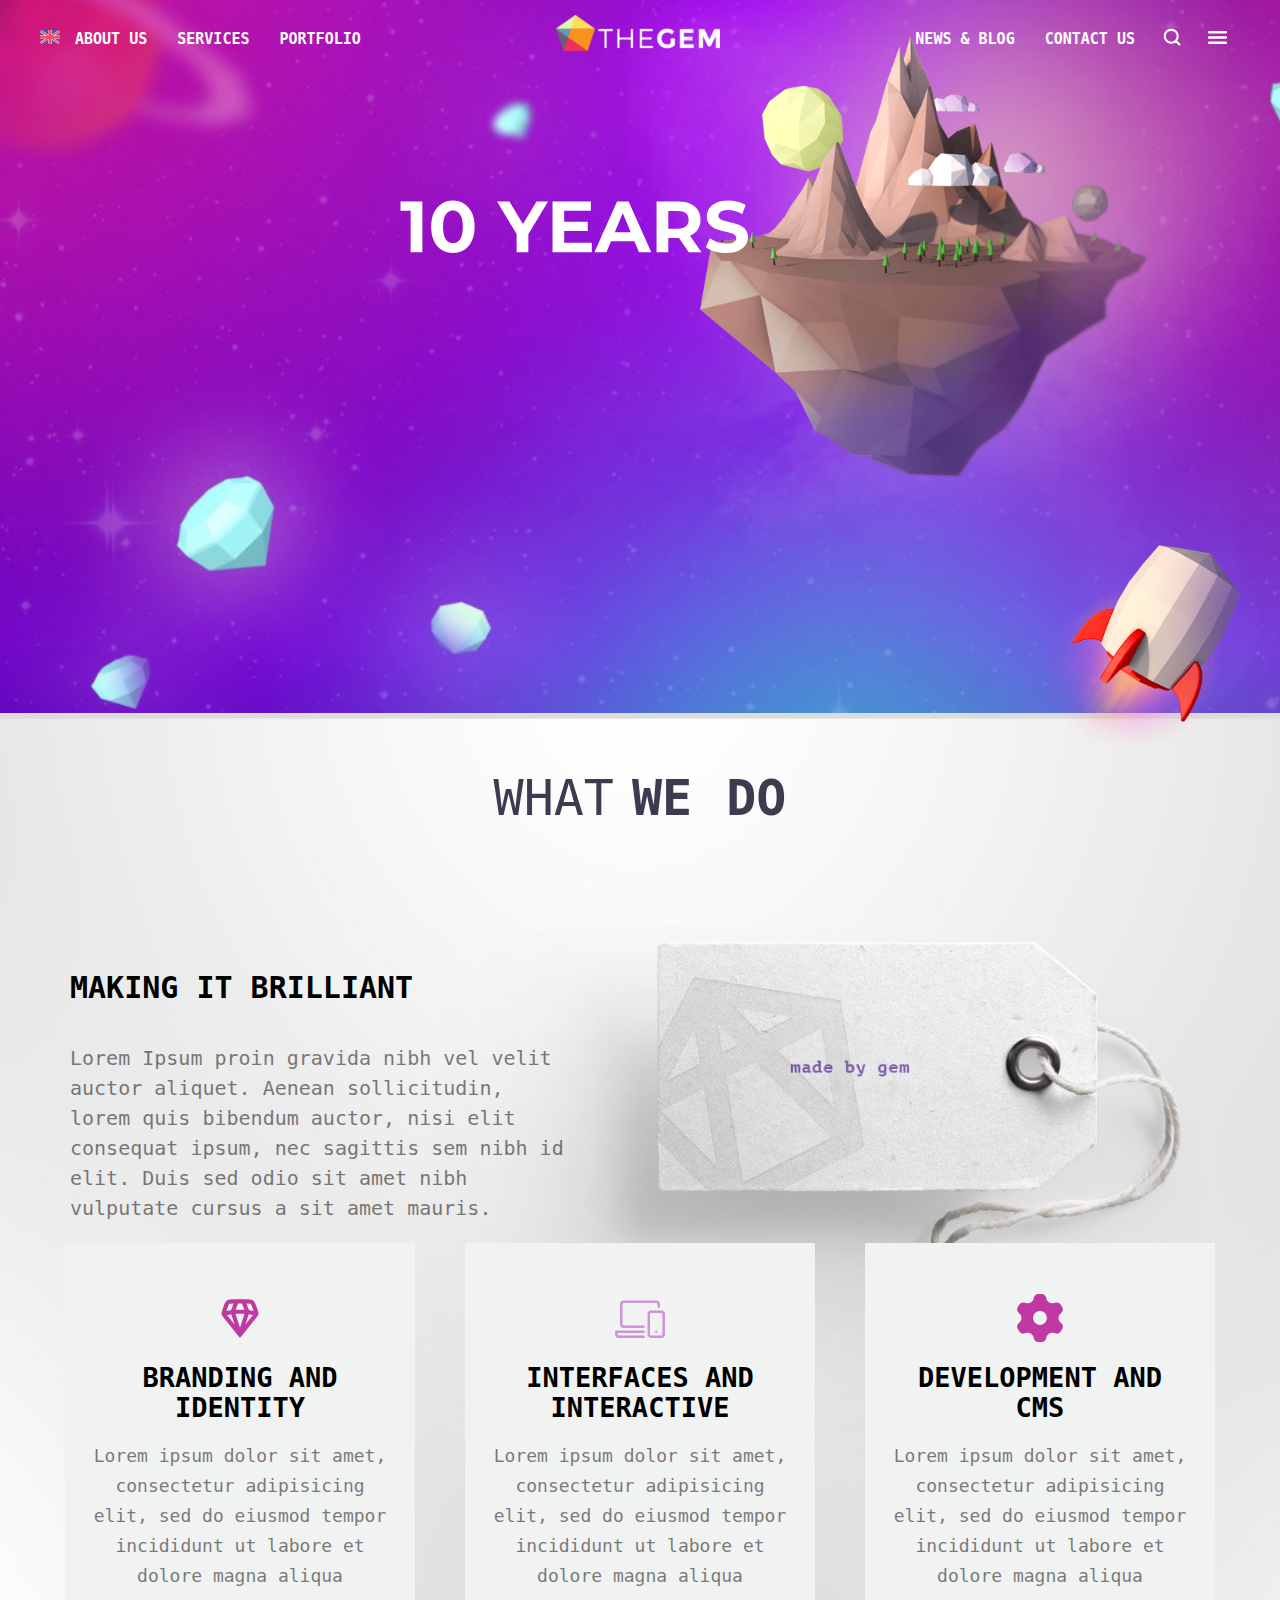
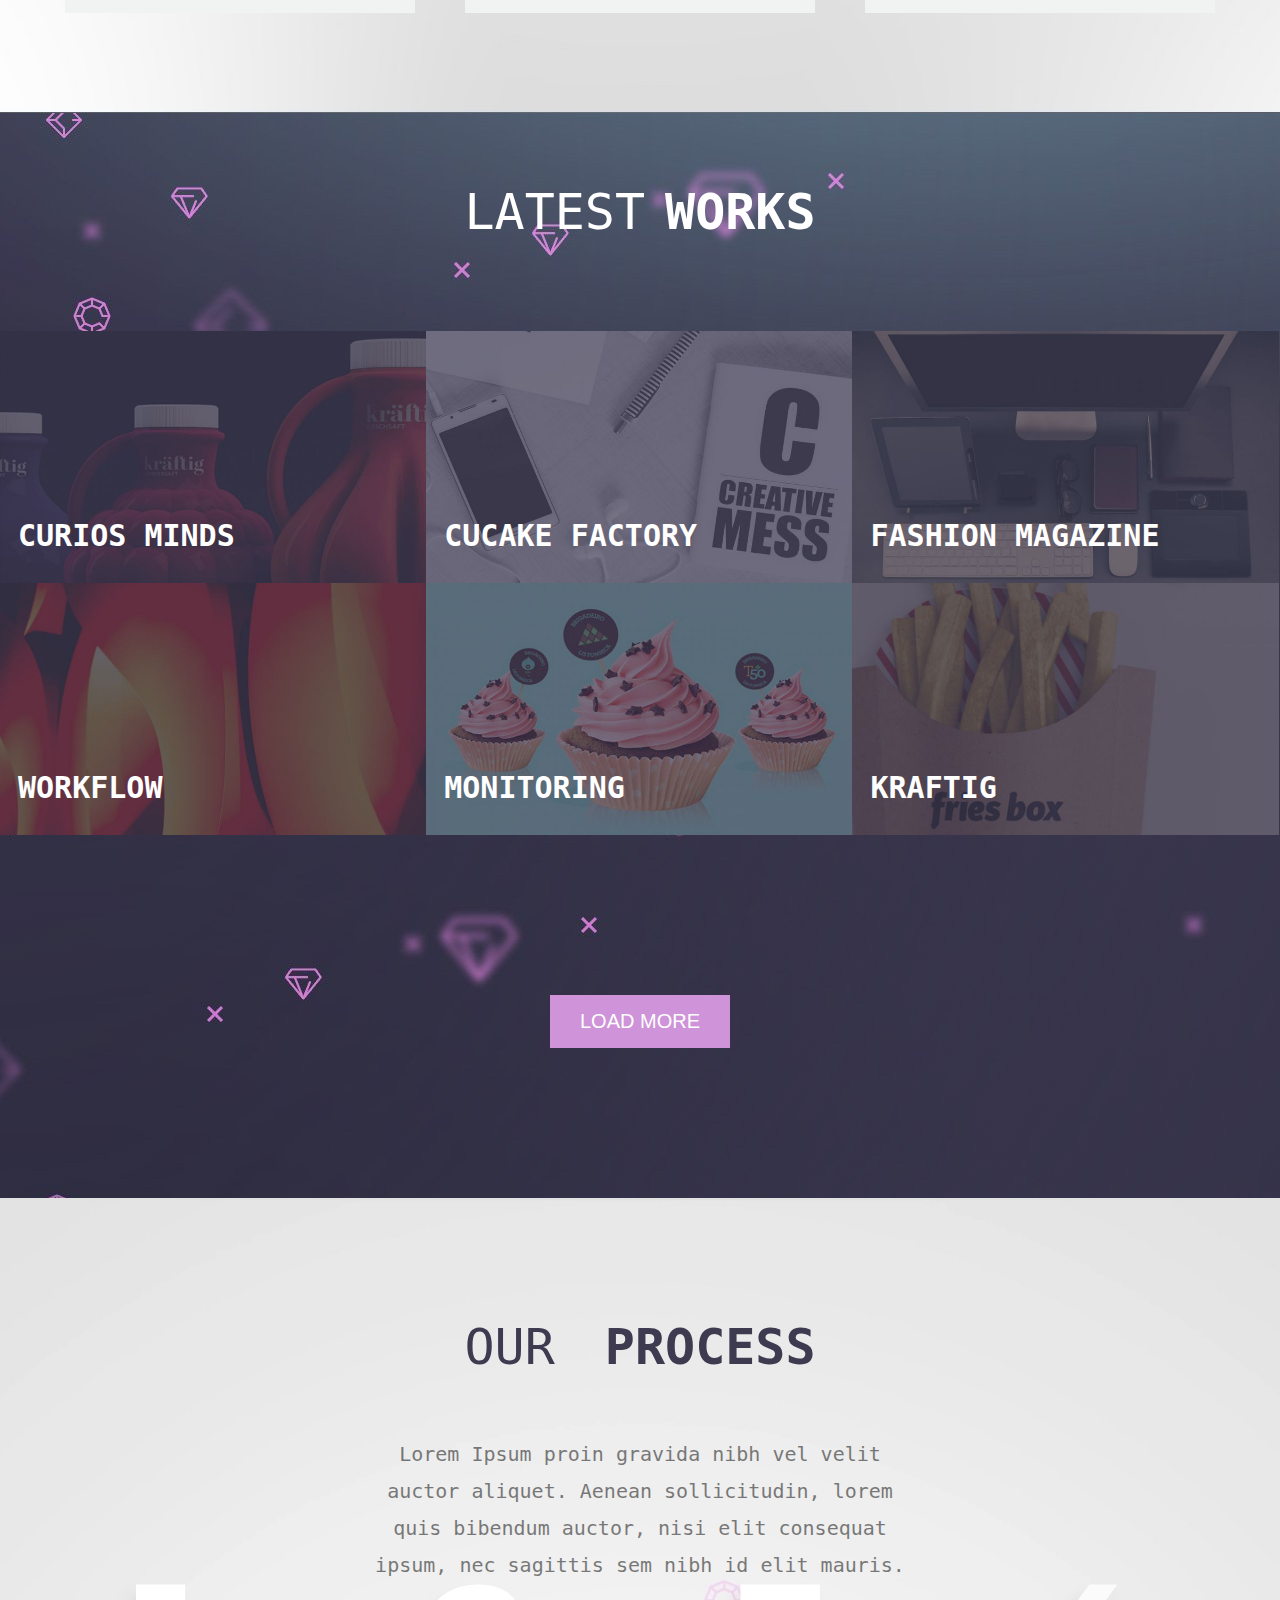
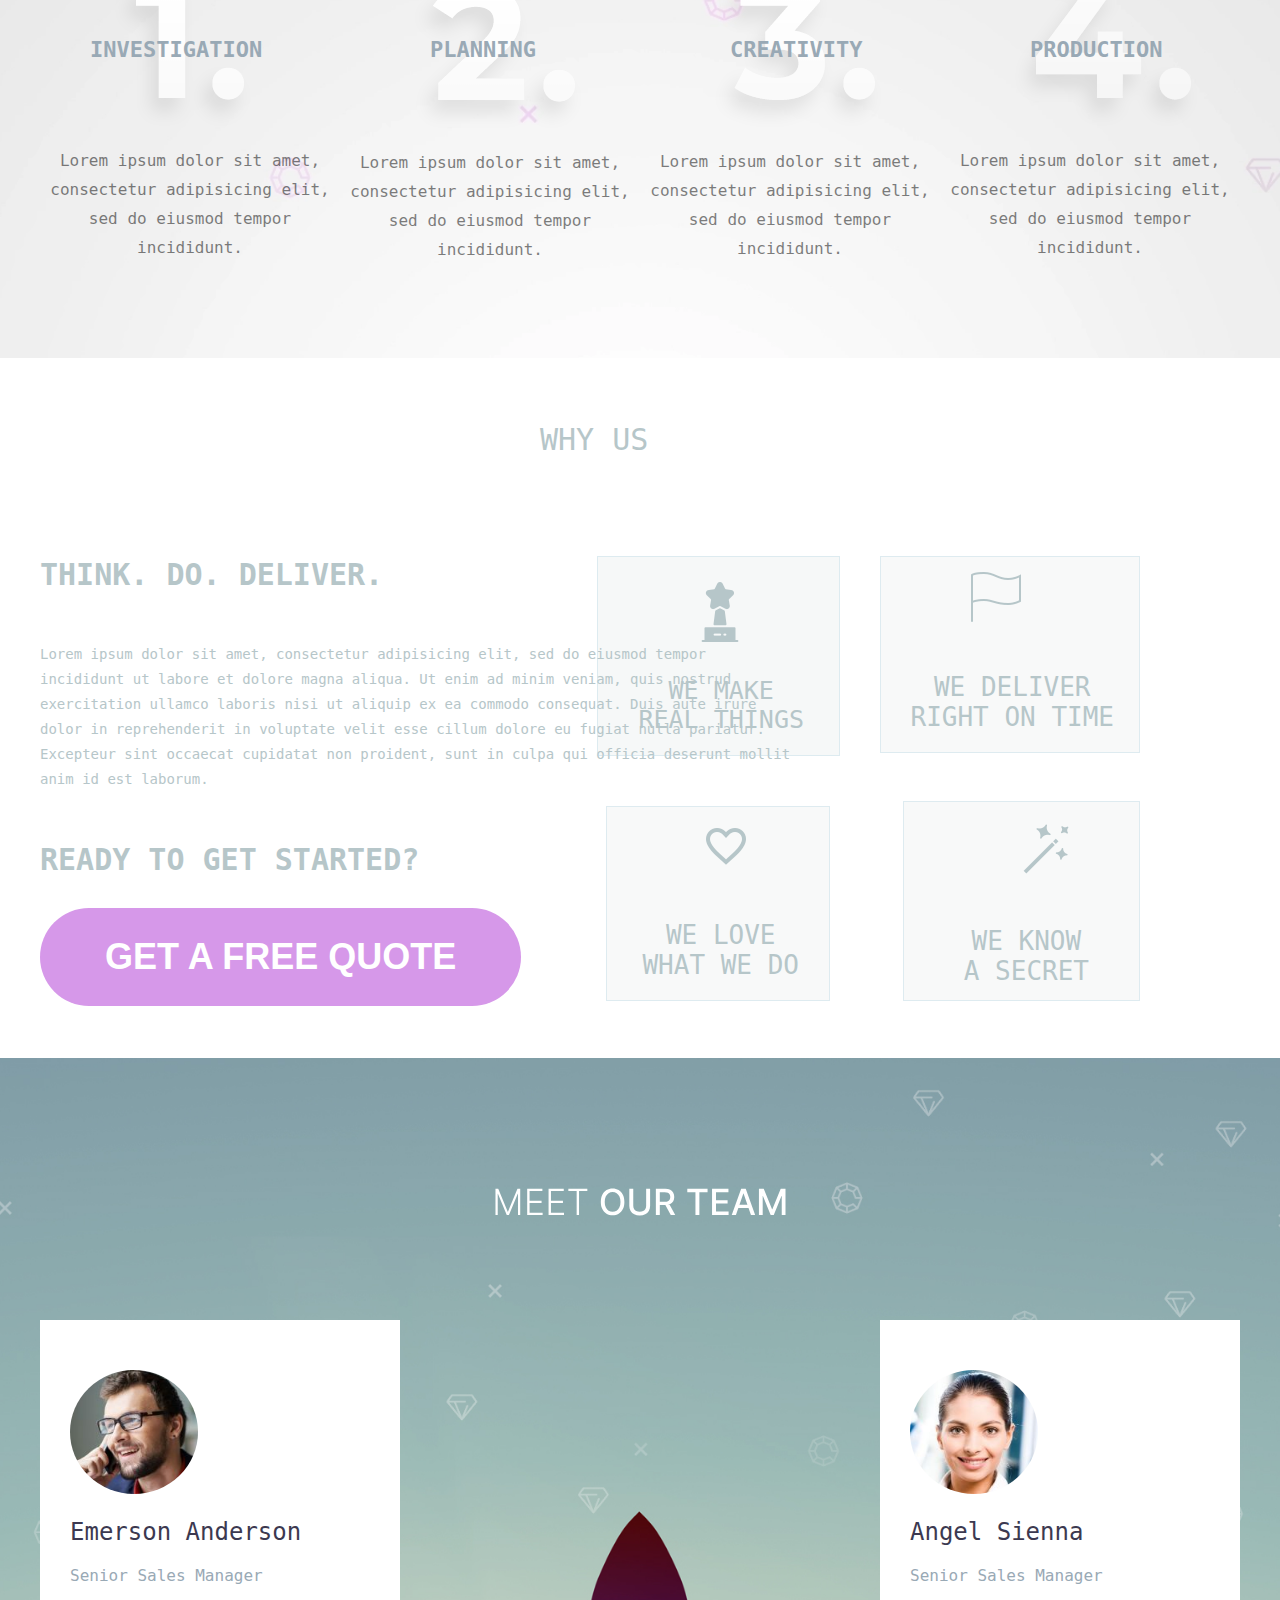
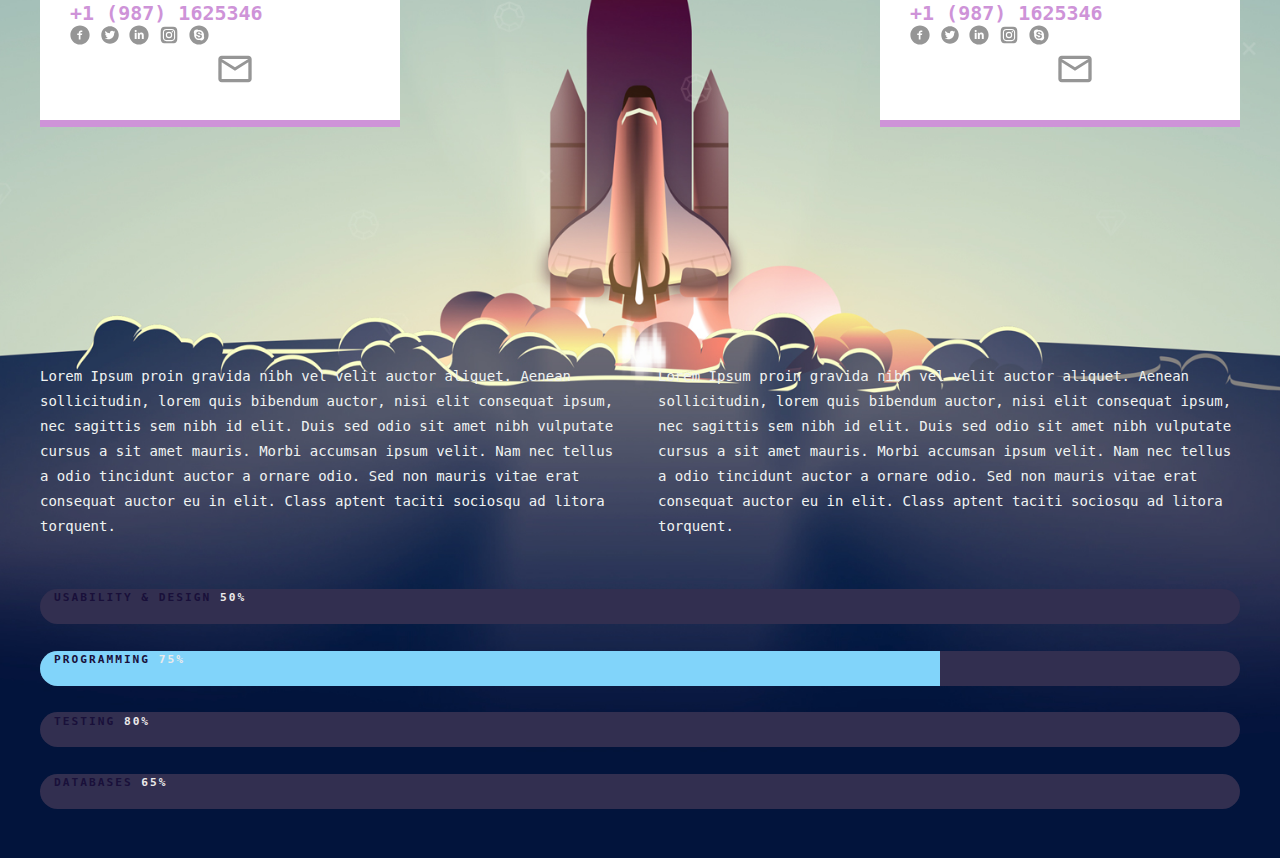
==== commit b44d99a1: "percentage animation completed" ====
--- a/index.html
+++ b/index.html
@@ -404,6 +404,8 @@
         </div>
         <div class="rtl"></div>
     </section>
+
+
        <section id="section-OUR-TEAM">
             <div class="container">
                 <div class="div-top-title-our-team">
@@ -452,6 +454,13 @@
                         <p>Lorem Ipsum proin gravida nibh vel velit auctor aliquet. Aenean sollicitudin, lorem quis bibendum auctor, nisi elit consequat ipsum, nec sagittis sem nibh id elit. Duis sed odio sit amet nibh vulputate cursus a sit amet mauris. Morbi accumsan ipsum velit. Nam nec tellus a odio tincidunt auctor a ornare odio. Sed non  mauris vitae erat consequat auctor eu in elit. Class aptent taciti sociosqu ad litora torquent.</p>
                     </div>
                 </div>
+
+                <div class="percentage">  
+                    <div> <p> USABILITY & DESIGN <span> 50% </span></p> </div>
+                    <div> <p> PROGRAMMING <span> 75% </span></p> </div>
+                    <div> <p> TESTING <span> 80% </span></p> </div>
+                    <div> <p> DATABASES <span> 65% </span></p> </div>
+                </div>
                 
             </div>
        </section>
--- a/style.css
+++ b/style.css
@@ -795,7 +795,6 @@
 }
 
 /* sectin our pricess end🎇🎇🎇🎇🎇🎇🎇🎉 */
-.container {}
 
 .texts {
     float: center;
@@ -916,18 +915,18 @@
 /*  Video Background Start......................................... */
 
 #why-us {
+    position: relative;
     width: 100%;
     height: 700px;
     overflow: hidden;
 }
 
 #why-us video {
-    position: fixed;
+    position: absolute;
     left: 0%;
     top: 0%;
-
-    min-width: 100vw;
-    min-height: 100vh;
+    min-width: 100%;
+    min-height: 100%;
     z-index: -1;
     object-fit: cover;
 }
@@ -1028,27 +1027,20 @@
     margin-left: 50px;
 }
 
-.rocket img {
-    /* margin-top: 100px; 
-     background-size: cover; 
-     background-image: url(images/rocket_bg.webp); 
-       background-position: center; 
-    
-     z-index: 1; 
-    
-     width: 1460.56px; 
-     height: 5692px auto; 
-     align-content: center; 
-     align-items: center; 
-     left: 0%; 
-     right: 0%; 
-   background-color: #000000;
- */
-}
-
 #why-us {
     display: block;
 
+}
+
+/* section-OUR-TEAM............................................... */
+
+#section-OUR-TEAM {
+    background: url(images/bg\ \(3\).jpg);
+    background-size: cover;
+    background-position: bottom;
+    width: 100%;
+    height: 1400px;
+    background-repeat: no-repeat;
 }
 
 #meet-our-team>.container {
@@ -1056,18 +1048,7 @@
     background-size: cover;
     background-position: center;
     background-repeat: repeat-x;
-    margin-block-end: 12px;
-}
-
-/* section-OUR-TEAM.................... */
-
-#section-OUR-TEAM {
-    background: url(images/bg\ \(3\).jpg);
-    background-size: cover;
-    background-position: center;
-    width: 100%;
-    height: 1322px;
-    background-repeat: no-repeat;
+    /* margin-block-end: 12px; */
 }
 
 .div-top-title-our-team {
@@ -1168,19 +1149,134 @@
 
 /* div-paragraph-our-team */
 
-.div-paragraph-our-team{
+.div-paragraph-our-team {
     margin-top: 230px;
     display: flex;
     justify-content: space-between;
 }
 
-.div-paragraph-our-team div{
+.div-paragraph-our-team div {
     width: 582px;
     display: inline-block;
 }
 
-.div-paragraph-our-team p{
+.div-paragraph-our-team p {
     color: #f0f3f2;
     line-height: 25px;
     font-size: 14px;
+}
+
+/* Team Section Percentage Animations............................... */
+
+
+#section-OUR-TEAM .percentage {
+    display: flex;
+    flex-direction: column;
+    justify-content: space-between;
+    align-items: center;
+    height: 220px;
+    margin-top: 3%;
+}
+
+#section-OUR-TEAM .percentage>div {
+    width: 100%;
+    height: 35px;
+    background-color: #322f50;
+    border-radius: 100px;
+    position: relative;
+    overflow: hidden;
+    letter-spacing: 2px;
+}
+
+#section-OUR-TEAM .percentage p {
+    transform: translate( 14px , -9px);
+    font-size: 70%;
+    font-weight: bold;
+    color: rgb(25, 16, 58);
+}
+
+#section-OUR-TEAM .percentage span {
+    color: rgb(236, 234, 234);
+    
+}
+
+
+#section-OUR-TEAM .percentage div:nth-of-type(1)::before {
+    content: '';
+    background-color: rgb(206, 147, 216);
+    position: absolute;
+    width: 0%;
+    height: 35px;
+    animation: percentOne 2s ease-in-out forwards;
+}
+
+#section-OUR-TEAM .percentage div:nth-of-type(2)::before {
+    content: '';
+    background-color: rgb(129, 212, 250);
+    position: absolute;
+    width: 75%;
+    height: 35px;
+    animation: percentTwo 2s ease-in-out forwards;
+}
+
+#section-OUR-TEAM .percentage div:nth-of-type(3)::before {
+    content: '';
+    background-color: rgb(255, 204, 128);
+    position: absolute;
+    width: 0%;
+    height: 35px;
+    animation: percentThree 2s ease-in-out forwards;
+}
+
+#section-OUR-TEAM .percentage div:nth-of-type(4)::before {
+    content: '';
+    background-color: rgb(229, 115, 115);
+    position: absolute;
+    width: 0%;
+    height: 35px;
+    animation: percentFour 2s ease-in-out forwards;
+}
+
+
+@keyframes percentOne {
+    from {
+        width: 0%;
+    }
+
+    to {
+        width: 50%;
+    }
+}
+
+
+@keyframes percentTwo {
+    from {
+        width: 0%;
+    }
+
+    to {
+        width: 75%;
+    }
+}
+
+
+@keyframes percentThree {
+    from {
+        width: 0%;
+    }
+
+    to {
+        width: 80%;
+    }
+}
+
+
+@keyframes percentFour {
+    from {
+        width: 0%;
+    }
+
+    to {
+        width: 60%;
+    }
 }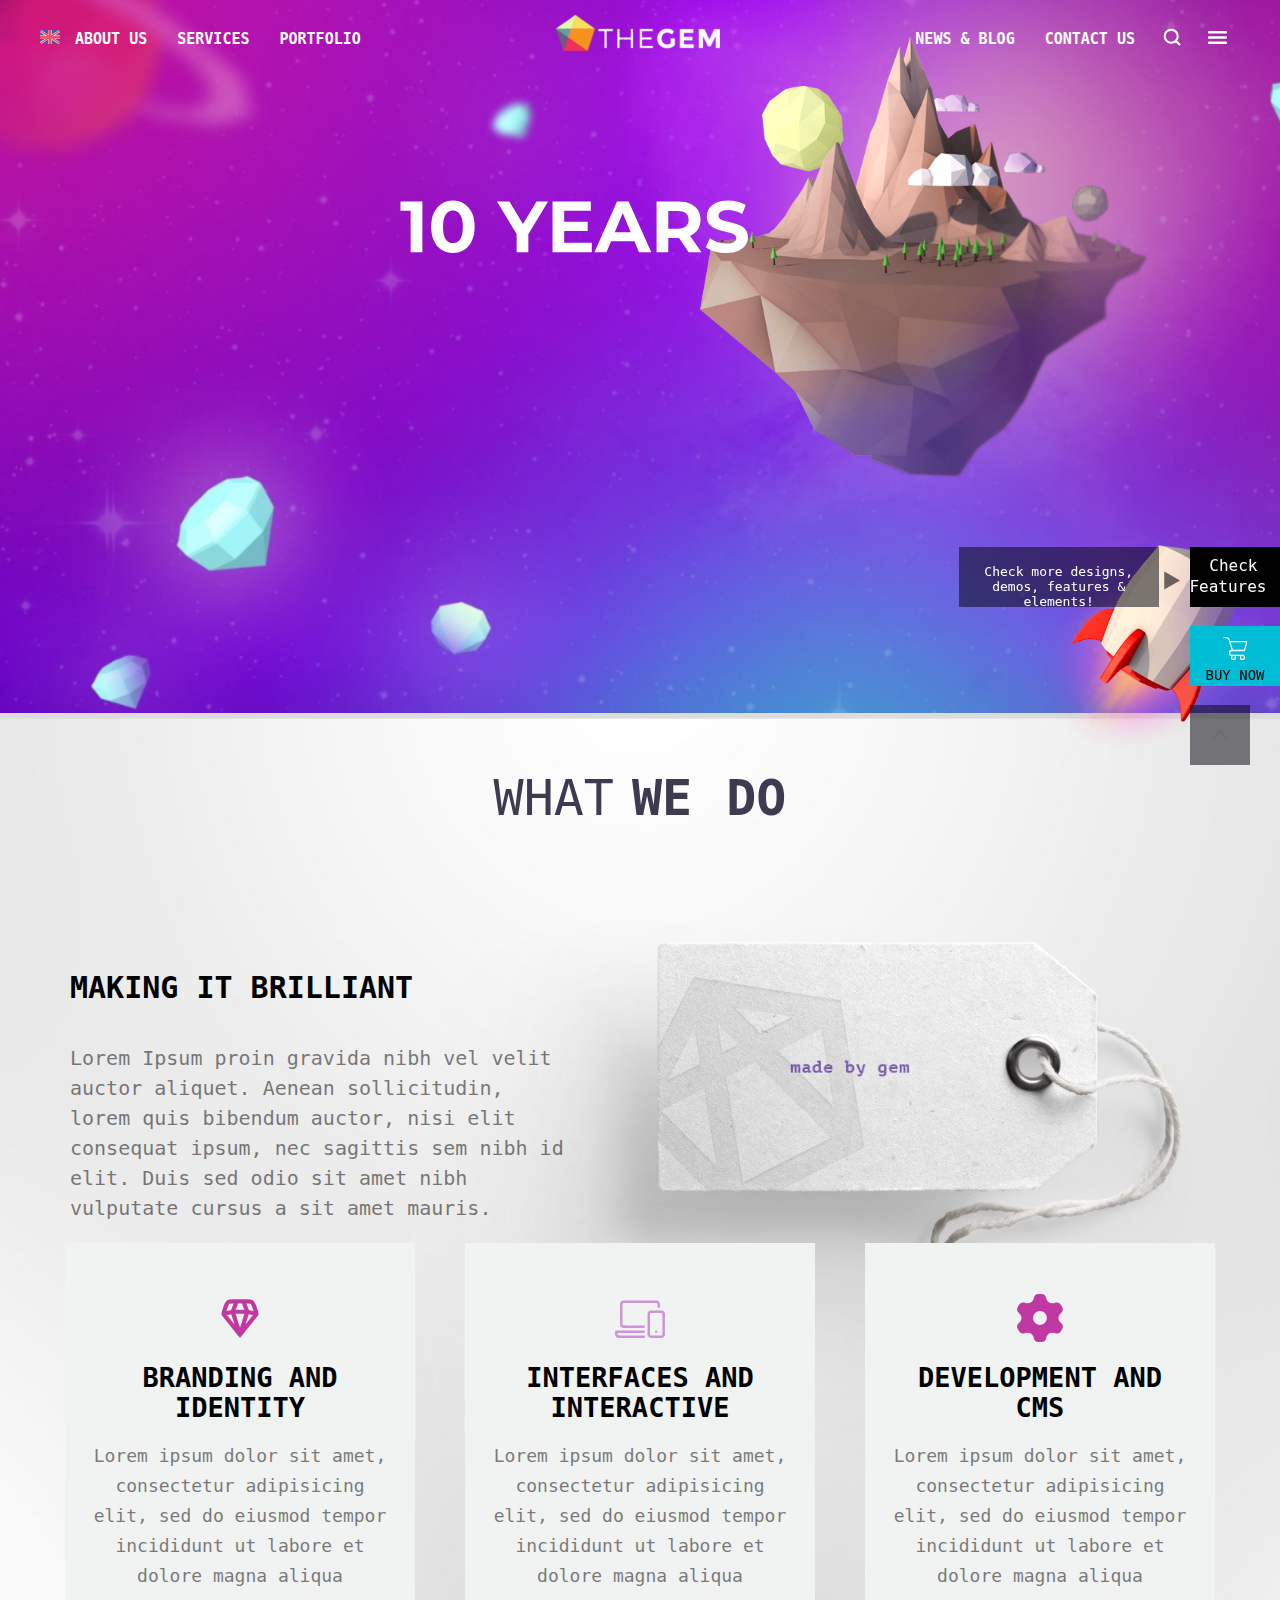
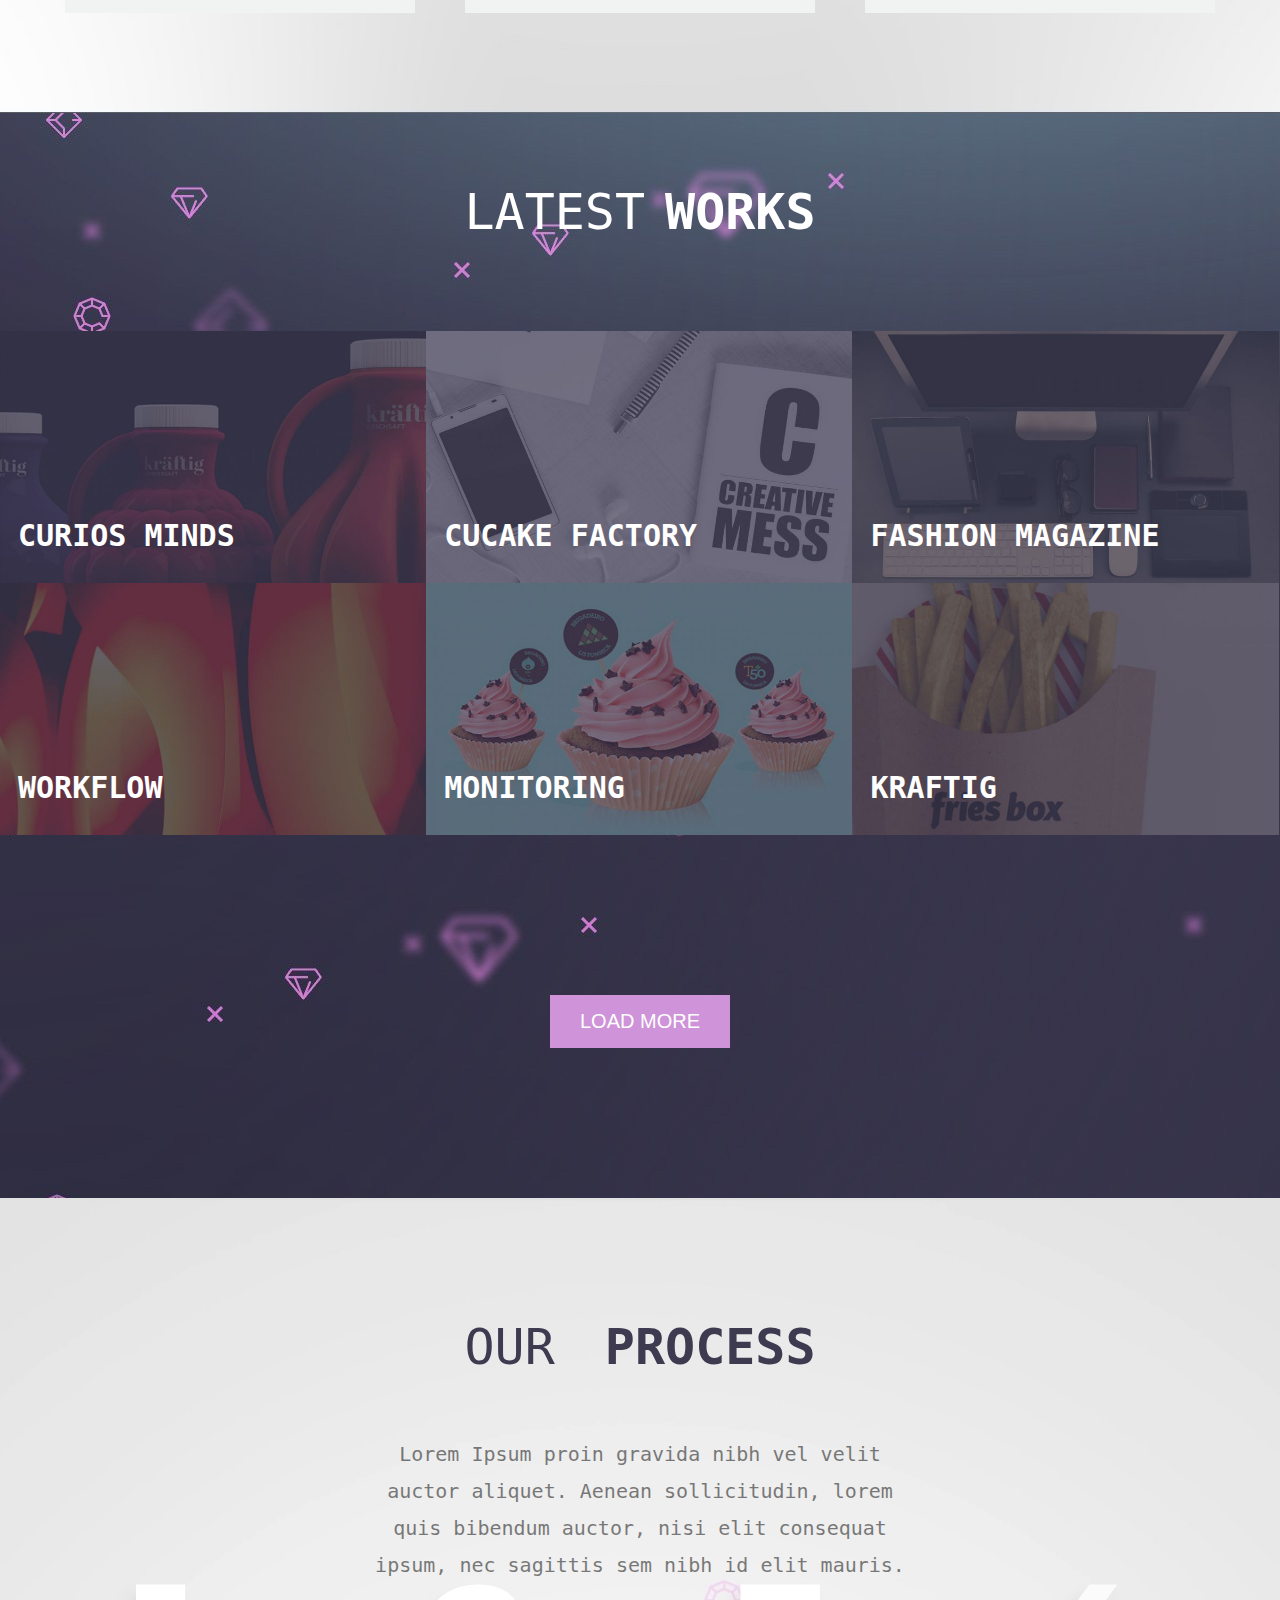
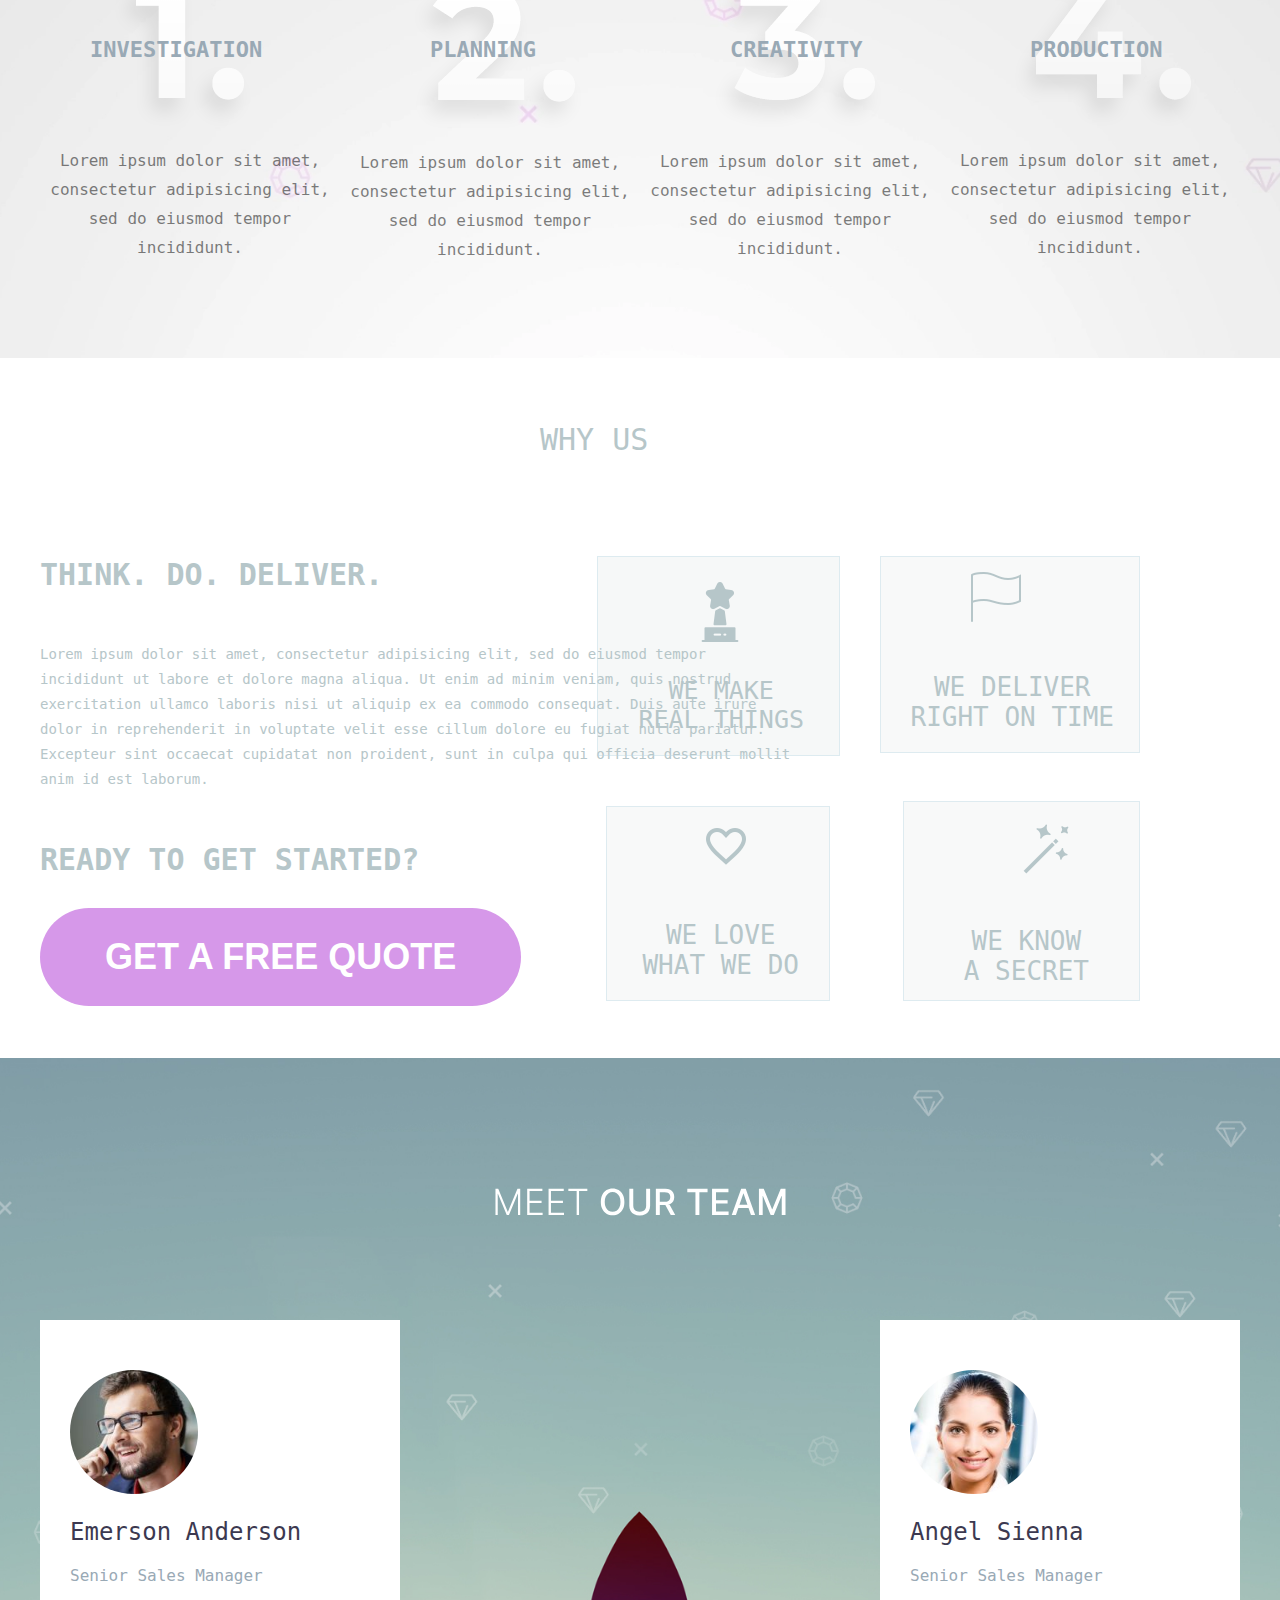
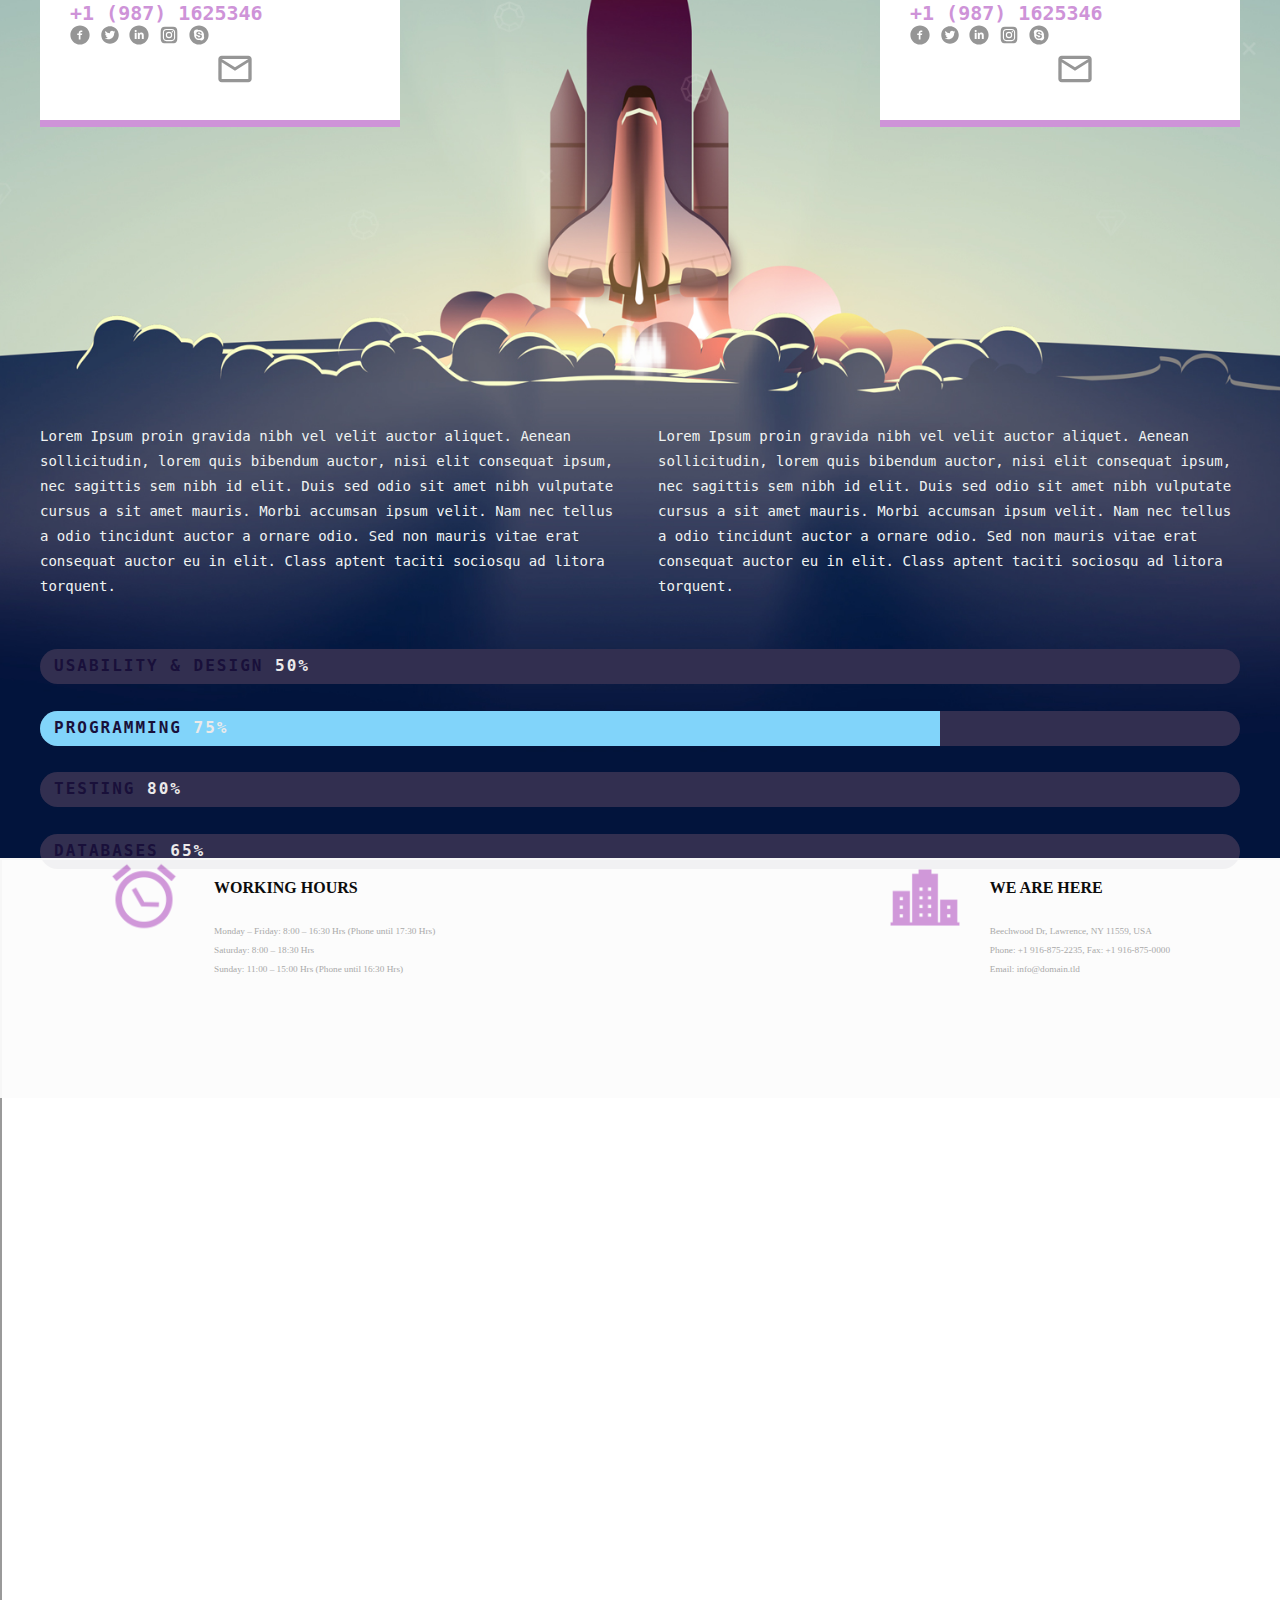
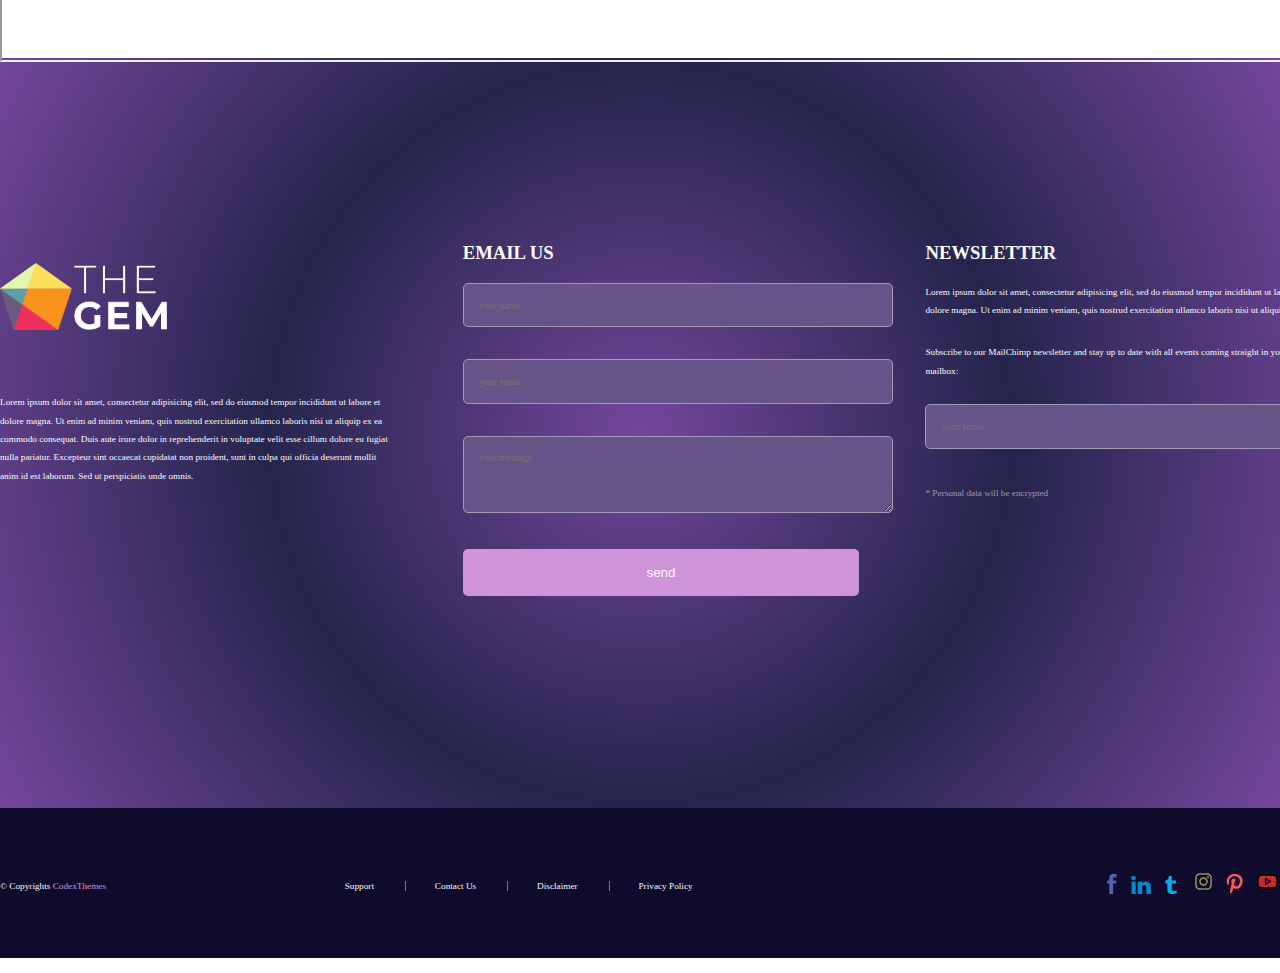
==== commit a4a4dfd9: "بروز" ====
--- a/index.html
+++ b/index.html
@@ -9,6 +9,7 @@
     <link rel="stylesheet" href="style.css">
 </head>
 <!-- this is a test -->
+
 <body>
     <header id="header-home">
         <div class="cantainer">
@@ -24,7 +25,7 @@
                                 fill="white" />
                         </svg>
                     </div>
-                    <div  class="svg-ofaction">
+                    <div class="svg-ofaction">
                         <svg width="351" height="47" viewBox="0 0 351 47" fill="none"
                             xmlns="http://www.w3.org/2000/svg">
                             <path
@@ -42,22 +43,28 @@
                             </svg>
                         </div>
                         <div class="div-p-header">
-                            <svg  width="394" height="12" viewBox="0 0 394 12" fill="none" xmlns="http://www.w3.org/2000/svg">
-                                <path d="M3.804 9.06C3.18 9.06 2.62 8.924 2.124 8.652C1.636 8.372 1.252 7.992 0.972 7.512C0.692 7.024 0.552 6.468 0.552 5.844C0.552 5.212 0.692 4.656 0.972 4.176C1.252 3.696 1.636 3.32 2.124 3.048C2.62 2.776 3.18 2.64 3.804 2.64C4.34 2.64 4.824 2.744 5.256 2.952C5.688 3.16 6.028 3.472 6.276 3.888L5.64 4.32C5.424 4 5.156 3.764 4.836 3.612C4.516 3.46 4.168 3.384 3.792 3.384C3.344 3.384 2.94 3.488 2.58 3.696C2.22 3.896 1.936 4.18 1.728 4.548C1.52 4.916 1.416 5.348 1.416 5.844C1.416 6.34 1.52 6.772 1.728 7.14C1.936 7.508 2.22 7.796 2.58 8.004C2.94 8.204 3.344 8.304 3.792 8.304C4.168 8.304 4.516 8.228 4.836 8.076C5.156 7.924 5.424 7.692 5.64 7.38L6.276 7.812C6.028 8.22 5.688 8.532 5.256 8.748C4.824 8.956 4.34 9.06 3.804 9.06ZM10.4123 9.06C9.80425 9.06 9.25625 8.924 8.76825 8.652C8.28825 8.372 7.90825 7.992 7.62825 7.512C7.34825 7.024 7.20825 6.468 7.20825 5.844C7.20825 5.212 7.34825 4.656 7.62825 4.176C7.90825 3.696 8.28825 3.32 8.76825 3.048C9.24825 2.776 9.79625 2.64 10.4123 2.64C11.0363 2.64 11.5883 2.776 12.0683 3.048C12.5563 3.32 12.9363 3.696 13.2083 4.176C13.4883 4.656 13.6283 5.212 13.6283 5.844C13.6283 6.468 13.4883 7.024 13.2083 7.512C12.9363 7.992 12.5563 8.372 12.0683 8.652C11.5803 8.924 11.0283 9.06 10.4123 9.06ZM10.4123 8.304C10.8683 8.304 11.2723 8.204 11.6243 8.004C11.9763 7.796 12.2523 7.508 12.4523 7.14C12.6603 6.764 12.7643 6.332 12.7643 5.844C12.7643 5.348 12.6603 4.916 12.4523 4.548C12.2523 4.18 11.9763 3.896 11.6243 3.696C11.2723 3.488 10.8723 3.384 10.4243 3.384C9.97625 3.384 9.57625 3.488 9.22425 3.696C8.87225 3.896 8.59225 4.18 8.38425 4.548C8.17625 4.916 8.07225 5.348 8.07225 5.844C8.07225 6.332 8.17625 6.764 8.38425 7.14C8.59225 7.508 8.87225 7.796 9.22425 8.004C9.57625 8.204 9.97225 8.304 10.4123 8.304ZM23.2397 2.64C23.7517 2.64 24.1957 2.74 24.5717 2.94C24.9557 3.132 25.2517 3.428 25.4597 3.828C25.6757 4.228 25.7837 4.732 25.7837 5.34V9H24.9317V5.424C24.9317 4.76 24.7717 4.26 24.4517 3.924C24.1397 3.58 23.6957 3.408 23.1197 3.408C22.6877 3.408 22.3117 3.5 21.9917 3.684C21.6797 3.86 21.4357 4.12 21.2597 4.464C21.0917 4.8 21.0077 5.208 21.0077 5.688V9H20.1557V5.424C20.1557 4.76 19.9957 4.26 19.6757 3.924C19.3557 3.58 18.9077 3.408 18.3317 3.408C17.9077 3.408 17.5357 3.5 17.2157 3.684C16.8957 3.86 16.6477 4.12 16.4717 4.464C16.3037 4.8 16.2197 5.208 16.2197 5.688V9H15.3677V2.7H16.1837V4.404L16.0517 4.104C16.2437 3.648 16.5517 3.292 16.9757 3.036C17.4077 2.772 17.9157 2.64 18.4997 2.64C19.1157 2.64 19.6397 2.796 20.0717 3.108C20.5037 3.412 20.7837 3.872 20.9117 4.488L20.5757 4.356C20.7597 3.844 21.0837 3.432 21.5477 3.12C22.0197 2.8 22.5837 2.64 23.2397 2.64ZM31.3463 9.06C30.8023 9.06 30.3103 8.936 29.8703 8.688C29.4303 8.432 29.0783 8.068 28.8143 7.596C28.5583 7.116 28.4303 6.532 28.4303 5.844C28.4303 5.156 28.5583 4.576 28.8143 4.104C29.0703 3.624 29.4183 3.26 29.8583 3.012C30.2983 2.764 30.7943 2.64 31.3463 2.64C31.9463 2.64 32.4823 2.776 32.9543 3.048C33.4343 3.312 33.8103 3.688 34.0823 4.176C34.3543 4.656 34.4903 5.212 34.4903 5.844C34.4903 6.484 34.3543 7.044 34.0823 7.524C33.8103 8.004 33.4343 8.38 32.9543 8.652C32.4823 8.924 31.9463 9.06 31.3463 9.06ZM28.0943 11.328V2.7H28.9103V4.596L28.8263 5.856L28.9463 7.128V11.328H28.0943ZM31.2863 8.304C31.7343 8.304 32.1343 8.204 32.4863 8.004C32.8383 7.796 33.1183 7.508 33.3263 7.14C33.5343 6.764 33.6383 6.332 33.6383 5.844C33.6383 5.356 33.5343 4.928 33.3263 4.56C33.1183 4.192 32.8383 3.904 32.4863 3.696C32.1343 3.488 31.7343 3.384 31.2863 3.384C30.8383 3.384 30.4343 3.488 30.0742 3.696C29.7223 3.904 29.4423 4.192 29.2343 4.56C29.0343 4.928 28.9343 5.356 28.9343 5.844C28.9343 6.332 29.0343 6.764 29.2343 7.14C29.4423 7.508 29.7223 7.796 30.0742 8.004C30.4343 8.204 30.8383 8.304 31.2863 8.304ZM36.2271 9V0.0959995H37.0791V9H36.2271ZM42.1257 9.06C41.4697 9.06 40.8937 8.924 40.3977 8.652C39.9017 8.372 39.5137 7.992 39.2337 7.512C38.9537 7.024 38.8137 6.468 38.8137 5.844C38.8137 5.22 38.9457 4.668 39.2097 4.188C39.4817 3.708 39.8497 3.332 40.3137 3.06C40.7857 2.78 41.3137 2.64 41.8977 2.64C42.4897 2.64 43.0137 2.776 43.4697 3.048C43.9337 3.312 44.2977 3.688 44.5617 4.176C44.8257 4.656 44.9577 5.212 44.9577 5.844C44.9577 5.884 44.9537 5.928 44.9457 5.976C44.9457 6.016 44.9457 6.06 44.9457 6.108H39.4617V5.472H44.4897L44.1537 5.724C44.1537 5.268 44.0537 4.864 43.8537 4.512C43.6617 4.152 43.3977 3.872 43.0617 3.672C42.7257 3.472 42.3377 3.372 41.8977 3.372C41.4657 3.372 41.0777 3.472 40.7337 3.672C40.3897 3.872 40.1217 4.152 39.9297 4.512C39.7377 4.872 39.6417 5.284 39.6417 5.748V5.88C39.6417 6.36 39.7457 6.784 39.9537 7.152C40.1697 7.512 40.4657 7.796 40.8417 8.004C41.2257 8.204 41.6617 8.304 42.1497 8.304C42.5337 8.304 42.8897 8.236 43.2177 8.1C43.5537 7.964 43.8417 7.756 44.0817 7.476L44.5617 8.028C44.2817 8.364 43.9297 8.62 43.5057 8.796C43.0897 8.972 42.6297 9.06 42.1257 9.06ZM48.6839 9.06C48.0919 9.06 47.6359 8.9 47.3159 8.58C46.9959 8.26 46.8359 7.808 46.8359 7.224V1.308H47.6879V7.176C47.6879 7.544 47.7799 7.828 47.9639 8.028C48.1559 8.228 48.4279 8.328 48.7799 8.328C49.1559 8.328 49.4679 8.22 49.7159 8.004L50.0159 8.616C49.8479 8.768 49.6439 8.88 49.4039 8.952C49.1719 9.024 48.9319 9.06 48.6839 9.06ZM45.7079 3.408V2.7H49.6079V3.408H45.7079ZM54.0203 9.06C53.3643 9.06 52.7883 8.924 52.2923 8.652C51.7963 8.372 51.4083 7.992 51.1283 7.512C50.8483 7.024 50.7083 6.468 50.7083 5.844C50.7083 5.22 50.8403 4.668 51.1043 4.188C51.3763 3.708 51.7443 3.332 52.2083 3.06C52.6803 2.78 53.2083 2.64 53.7923 2.64C54.3843 2.64 54.9083 2.776 55.3643 3.048C55.8283 3.312 56.1923 3.688 56.4563 4.176C56.7203 4.656 56.8523 5.212 56.8523 5.844C56.8523 5.884 56.8483 5.928 56.8403 5.976C56.8403 6.016 56.8403 6.06 56.8403 6.108H51.3563V5.472H56.3843L56.0483 5.724C56.0483 5.268 55.9483 4.864 55.7483 4.512C55.5563 4.152 55.2923 3.872 54.9563 3.672C54.6203 3.472 54.2323 3.372 53.7923 3.372C53.3603 3.372 52.9723 3.472 52.6283 3.672C52.2843 3.872 52.0163 4.152 51.8243 4.512C51.6323 4.872 51.5363 5.284 51.5363 5.748V5.88C51.5363 6.36 51.6403 6.784 51.8483 7.152C52.0643 7.512 52.3603 7.796 52.7363 8.004C53.1203 8.204 53.5563 8.304 54.0443 8.304C54.4283 8.304 54.7843 8.236 55.1123 8.1C55.4483 7.964 55.7363 7.756 55.9763 7.476L56.4563 8.028C56.1763 8.364 55.8243 8.62 55.4003 8.796C54.9843 8.972 54.5243 9.06 54.0203 9.06ZM64.9431 2.64C65.4551 2.64 65.9031 2.74 66.2871 2.94C66.6791 3.132 66.9831 3.428 67.1991 3.828C67.4231 4.228 67.5351 4.732 67.5351 5.34V9H66.6831V5.424C66.6831 4.76 66.5151 4.26 66.1791 3.924C65.8511 3.58 65.3871 3.408 64.7871 3.408C64.3391 3.408 63.9471 3.5 63.6111 3.684C63.2831 3.86 63.0271 4.12 62.8431 4.464C62.6671 4.8 62.5791 5.208 62.5791 5.688V9H61.7271V0.0959995H62.5791V4.428L62.4111 4.104C62.6111 3.648 62.9311 3.292 63.3711 3.036C63.8111 2.772 64.3351 2.64 64.9431 2.64ZM69.8364 9V2.7H70.6884V9H69.8364ZM70.2684 1.308C70.0924 1.308 69.9444 1.248 69.8244 1.128C69.7044 1.008 69.6444 0.864 69.6444 0.696C69.6444 0.527999 69.7044 0.387999 69.8244 0.275999C69.9444 0.155999 70.0924 0.0959995 70.2684 0.0959995C70.4444 0.0959995 70.5924 0.151999 70.7124 0.263999C70.8324 0.375999 70.8924 0.516 70.8924 0.684C70.8924 0.86 70.8324 1.008 70.7124 1.128C70.6004 1.248 70.4524 1.308 70.2684 1.308ZM75.7471 11.388C75.1711 11.388 74.6191 11.304 74.0911 11.136C73.5631 10.968 73.1351 10.728 72.8071 10.416L73.2391 9.768C73.5351 10.032 73.8991 10.24 74.3311 10.392C74.7711 10.552 75.2351 10.632 75.7231 10.632C76.5231 10.632 77.1111 10.444 77.4871 10.068C77.8631 9.7 78.0511 9.124 78.0511 8.34V6.768L78.1711 5.688L78.0871 4.608V2.7H78.9031V8.232C78.9031 9.32 78.6351 10.116 78.0991 10.62C77.5711 11.132 76.7871 11.388 75.7471 11.388ZM75.5911 8.76C74.9911 8.76 74.4511 8.632 73.9711 8.376C73.4911 8.112 73.1111 7.748 72.8311 7.284C72.5591 6.82 72.4231 6.288 72.4231 5.688C72.4231 5.088 72.5591 4.56 72.8311 4.104C73.1111 3.64 73.4911 3.28 73.9711 3.024C74.4511 2.768 74.9911 2.64 75.5911 2.64C76.1511 2.64 76.6551 2.756 77.1031 2.988C77.5511 3.22 77.9071 3.564 78.1711 4.02C78.4351 4.476 78.5671 5.032 78.5671 5.688C78.5671 6.344 78.4351 6.9 78.1711 7.356C77.9071 7.812 77.5511 8.16 77.1031 8.4C76.6551 8.64 76.1511 8.76 75.5911 8.76ZM75.6751 8.004C76.1391 8.004 76.5511 7.908 76.9111 7.716C77.2711 7.516 77.5551 7.244 77.7631 6.9C77.9711 6.548 78.0751 6.144 78.0751 5.688C78.0751 5.232 77.9711 4.832 77.7631 4.488C77.5551 4.144 77.2711 3.876 76.9111 3.684C76.5511 3.484 76.1391 3.384 75.6751 3.384C75.2191 3.384 74.8071 3.484 74.4391 3.684C74.0791 3.876 73.7951 4.144 73.5871 4.488C73.3871 4.832 73.2871 5.232 73.2871 5.688C73.2871 6.144 73.3871 6.548 73.5871 6.9C73.7951 7.244 74.0791 7.516 74.4391 7.716C74.8071 7.908 75.2191 8.004 75.6751 8.004ZM84.4899 2.64C85.0019 2.64 85.4499 2.74 85.8339 2.94C86.2259 3.132 86.5299 3.428 86.7459 3.828C86.9699 4.228 87.0819 4.732 87.0819 5.34V9H86.2299V5.424C86.2299 4.76 86.0619 4.26 85.7259 3.924C85.3979 3.58 84.9339 3.408 84.3339 3.408C83.8859 3.408 83.4939 3.5 83.1579 3.684C82.8299 3.86 82.5739 4.12 82.3899 4.464C82.2139 4.8 82.1259 5.208 82.1259 5.688V9H81.2739V0.0959995H82.1259V4.428L81.9579 4.104C82.1579 3.648 82.4779 3.292 82.9179 3.036C83.3579 2.772 83.8819 2.64 84.4899 2.64ZM95.0319 9.06C94.4319 9.06 93.8919 8.924 93.4119 8.652C92.9399 8.38 92.5679 8.004 92.2959 7.524C92.0239 7.044 91.8879 6.484 91.8879 5.844C91.8879 5.212 92.0239 4.656 92.2959 4.176C92.5679 3.688 92.9399 3.312 93.4119 3.048C93.8919 2.776 94.4319 2.64 95.0319 2.64C95.5919 2.64 96.0879 2.764 96.5199 3.012C96.9599 3.26 97.3079 3.624 97.5639 4.104C97.8199 4.576 97.9479 5.156 97.9479 5.844C97.9479 6.532 97.8159 7.116 97.5519 7.596C97.2959 8.068 96.9479 8.432 96.5079 8.688C96.0759 8.936 95.5839 9.06 95.0319 9.06ZM95.0919 8.304C95.5399 8.304 95.9399 8.204 96.2919 8.004C96.6519 7.796 96.9319 7.508 97.1319 7.14C97.3399 6.764 97.4439 6.332 97.4439 5.844C97.4439 5.356 97.3399 4.928 97.1319 4.56C96.9319 4.192 96.6519 3.904 96.2919 3.696C95.9399 3.488 95.5399 3.384 95.0919 3.384C94.6519 3.384 94.2559 3.488 93.9039 3.696C93.5519 3.904 93.2719 4.192 93.0639 4.56C92.8559 4.928 92.7519 5.356 92.7519 5.844C92.7519 6.332 92.8559 6.764 93.0639 7.14C93.2719 7.508 93.5519 7.796 93.9039 8.004C94.2559 8.204 94.6519 8.304 95.0919 8.304ZM97.4319 11.328V7.128L97.5519 5.856L97.4679 4.596V2.7H98.2839V11.328H97.4319ZM103.261 9.06C102.725 9.06 102.257 8.96 101.857 8.76C101.457 8.56 101.145 8.26 100.921 7.86C100.705 7.46 100.597 6.96 100.597 6.36V2.7H101.449V6.264C101.449 6.936 101.613 7.444 101.941 7.788C102.277 8.124 102.745 8.292 103.345 8.292C103.785 8.292 104.165 8.204 104.485 8.028C104.813 7.844 105.061 7.58 105.229 7.236C105.405 6.892 105.493 6.48 105.493 6V2.7H106.345V9H105.529V7.272L105.661 7.584C105.461 8.048 105.149 8.412 104.725 8.676C104.309 8.932 103.821 9.06 103.261 9.06ZM112.667 9V7.608L112.631 7.38V5.052C112.631 4.516 112.479 4.104 112.175 3.816C111.879 3.528 111.435 3.384 110.843 3.384C110.435 3.384 110.047 3.452 109.679 3.588C109.311 3.724 108.999 3.904 108.743 4.128L108.359 3.492C108.679 3.22 109.063 3.012 109.511 2.868C109.959 2.716 110.431 2.64 110.927 2.64C111.743 2.64 112.371 2.844 112.811 3.252C113.259 3.652 113.483 4.264 113.483 5.088V9H112.667ZM110.495 9.06C110.023 9.06 109.611 8.984 109.259 8.832C108.915 8.672 108.651 8.456 108.467 8.184C108.283 7.904 108.191 7.584 108.191 7.224C108.191 6.896 108.267 6.6 108.419 6.336C108.579 6.064 108.835 5.848 109.187 5.688C109.547 5.52 110.027 5.436 110.627 5.436H112.799V6.072H110.651C110.043 6.072 109.619 6.18 109.379 6.396C109.147 6.612 109.031 6.88 109.031 7.2C109.031 7.56 109.171 7.848 109.451 8.064C109.731 8.28 110.123 8.388 110.627 8.388C111.107 8.388 111.519 8.28 111.863 8.064C112.215 7.84 112.471 7.52 112.631 7.104L112.823 7.692C112.663 8.108 112.383 8.44 111.983 8.688C111.591 8.936 111.095 9.06 110.495 9.06ZM115.797 9V0.0959995H116.649V9H115.797ZM119.02 9V2.7H119.872V9H119.02ZM119.452 1.308C119.276 1.308 119.128 1.248 119.008 1.128C118.888 1.008 118.828 0.864 118.828 0.696C118.828 0.527999 118.888 0.387999 119.008 0.275999C119.128 0.155999 119.276 0.0959995 119.452 0.0959995C119.628 0.0959995 119.776 0.151999 119.896 0.263999C120.016 0.375999 120.076 0.516 120.076 0.684C120.076 0.86 120.016 1.008 119.896 1.128C119.784 1.248 119.636 1.308 119.452 1.308ZM124.235 9.06C123.643 9.06 123.187 8.9 122.867 8.58C122.547 8.26 122.387 7.808 122.387 7.224V1.308H123.239V7.176C123.239 7.544 123.331 7.828 123.515 8.028C123.707 8.228 123.979 8.328 124.331 8.328C124.707 8.328 125.019 8.22 125.267 8.004L125.567 8.616C125.399 8.768 125.195 8.88 124.955 8.952C124.723 9.024 124.483 9.06 124.235 9.06ZM121.259 3.408V2.7H125.159V3.408H121.259ZM127.049 11.388C126.753 11.388 126.469 11.34 126.197 11.244C125.933 11.148 125.704 11.004 125.512 10.812L125.909 10.176C126.069 10.328 126.241 10.444 126.425 10.524C126.617 10.612 126.829 10.656 127.061 10.656C127.341 10.656 127.581 10.576 127.781 10.416C127.989 10.264 128.185 9.992 128.369 9.6L128.777 8.676L128.873 8.544L131.465 2.7H132.305L129.149 9.756C128.973 10.164 128.777 10.488 128.561 10.728C128.353 10.968 128.125 11.136 127.877 11.232C127.629 11.336 127.353 11.388 127.049 11.388ZM128.729 9.18L125.825 2.7H126.713L129.281 8.484L128.729 9.18ZM138.337 9.06C137.817 9.06 137.325 8.988 136.861 8.844C136.397 8.692 136.033 8.504 135.769 8.28L136.153 7.608C136.409 7.8 136.737 7.968 137.137 8.112C137.537 8.248 137.957 8.316 138.397 8.316C138.997 8.316 139.429 8.224 139.693 8.04C139.957 7.848 140.089 7.596 140.089 7.284C140.089 7.052 140.013 6.872 139.861 6.744C139.717 6.608 139.525 6.508 139.285 6.444C139.045 6.372 138.777 6.312 138.481 6.264C138.185 6.216 137.889 6.16 137.593 6.096C137.305 6.032 137.041 5.94 136.801 5.82C136.561 5.692 136.365 5.52 136.213 5.304C136.069 5.088 135.997 4.8 135.997 4.44C135.997 4.096 136.093 3.788 136.285 3.516C136.477 3.244 136.757 3.032 137.125 2.88C137.501 2.72 137.957 2.64 138.493 2.64C138.901 2.64 139.309 2.696 139.717 2.808C140.125 2.912 140.461 3.052 140.725 3.228L140.353 3.912C140.073 3.72 139.773 3.584 139.453 3.504C139.133 3.416 138.813 3.372 138.493 3.372C137.925 3.372 137.505 3.472 137.233 3.672C136.969 3.864 136.837 4.112 136.837 4.416C136.837 4.656 136.909 4.844 137.053 4.98C137.205 5.116 137.401 5.224 137.641 5.304C137.889 5.376 138.157 5.436 138.445 5.484C138.741 5.532 139.033 5.592 139.321 5.664C139.617 5.728 139.885 5.82 140.125 5.94C140.373 6.052 140.569 6.216 140.713 6.432C140.865 6.64 140.941 6.916 140.941 7.26C140.941 7.628 140.837 7.948 140.629 8.22C140.429 8.484 140.133 8.692 139.741 8.844C139.357 8.988 138.889 9.06 138.337 9.06ZM145.18 9.06C144.524 9.06 143.948 8.924 143.452 8.652C142.956 8.372 142.568 7.992 142.288 7.512C142.008 7.024 141.868 6.468 141.868 5.844C141.868 5.22 142 4.668 142.264 4.188C142.536 3.708 142.904 3.332 143.368 3.06C143.84 2.78 144.368 2.64 144.952 2.64C145.544 2.64 146.068 2.776 146.524 3.048C146.988 3.312 147.352 3.688 147.616 4.176C147.88 4.656 148.012 5.212 148.012 5.844C148.012 5.884 148.008 5.928 148 5.976C148 6.016 148 6.06 148 6.108H142.516V5.472H147.544L147.208 5.724C147.208 5.268 147.108 4.864 146.908 4.512C146.716 4.152 146.452 3.872 146.116 3.672C145.78 3.472 145.392 3.372 144.952 3.372C144.52 3.372 144.132 3.472 143.788 3.672C143.444 3.872 143.176 4.152 142.984 4.512C142.792 4.872 142.696 5.284 142.696 5.748V5.88C142.696 6.36 142.8 6.784 143.008 7.152C143.224 7.512 143.52 7.796 143.896 8.004C144.28 8.204 144.716 8.304 145.204 8.304C145.588 8.304 145.944 8.236 146.272 8.1C146.608 7.964 146.896 7.756 147.136 7.476L147.616 8.028C147.336 8.364 146.984 8.62 146.56 8.796C146.144 8.972 145.684 9.06 145.18 9.06ZM149.747 9V2.7H150.563V4.416L150.479 4.116C150.655 3.636 150.951 3.272 151.367 3.024C151.783 2.768 152.299 2.64 152.915 2.64V3.468C152.883 3.468 152.851 3.468 152.819 3.468C152.787 3.46 152.755 3.456 152.723 3.456C152.059 3.456 151.539 3.66 151.163 4.068C150.787 4.468 150.599 5.04 150.599 5.784V9H149.747ZM156.359 9L153.563 2.7H154.451L157.019 8.544H156.599L159.203 2.7H160.043L157.235 9H156.359ZM161.243 9V2.7H162.095V9H161.243ZM161.675 1.308C161.499 1.308 161.351 1.248 161.231 1.128C161.111 1.008 161.051 0.864 161.051 0.696C161.051 0.527999 161.111 0.387999 161.231 0.275999C161.351 0.155999 161.499 0.0959995 161.675 0.0959995C161.851 0.0959995 161.999 0.151999 162.119 0.263999C162.239 0.375999 162.299 0.516 162.299 0.684C162.299 0.86 162.239 1.008 162.119 1.128C162.007 1.248 161.859 1.308 161.675 1.308ZM167.081 9.06C166.457 9.06 165.897 8.924 165.401 8.652C164.913 8.372 164.529 7.992 164.249 7.512C163.969 7.024 163.829 6.468 163.829 5.844C163.829 5.212 163.969 4.656 164.249 4.176C164.529 3.696 164.913 3.32 165.401 3.048C165.897 2.776 166.457 2.64 167.081 2.64C167.617 2.64 168.101 2.744 168.533 2.952C168.965 3.16 169.305 3.472 169.553 3.888L168.917 4.32C168.701 4 168.433 3.764 168.113 3.612C167.793 3.46 167.445 3.384 167.069 3.384C166.621 3.384 166.217 3.488 165.857 3.696C165.497 3.896 165.213 4.18 165.005 4.548C164.797 4.916 164.693 5.348 164.693 5.844C164.693 6.34 164.797 6.772 165.005 7.14C165.213 7.508 165.497 7.796 165.857 8.004C166.217 8.204 166.621 8.304 167.069 8.304C167.445 8.304 167.793 8.228 168.113 8.076C168.433 7.924 168.701 7.692 168.917 7.38L169.553 7.812C169.305 8.22 168.965 8.532 168.533 8.748C168.101 8.956 167.617 9.06 167.081 9.06ZM173.798 9.06C173.142 9.06 172.566 8.924 172.07 8.652C171.574 8.372 171.186 7.992 170.906 7.512C170.626 7.024 170.486 6.468 170.486 5.844C170.486 5.22 170.618 4.668 170.882 4.188C171.154 3.708 171.522 3.332 171.986 3.06C172.458 2.78 172.986 2.64 173.57 2.64C174.162 2.64 174.686 2.776 175.142 3.048C175.606 3.312 175.97 3.688 176.234 4.176C176.498 4.656 176.63 5.212 176.63 5.844C176.63 5.884 176.626 5.928 176.618 5.976C176.618 6.016 176.618 6.06 176.618 6.108H171.134V5.472H176.162L175.826 5.724C175.826 5.268 175.726 4.864 175.526 4.512C175.334 4.152 175.07 3.872 174.734 3.672C174.398 3.472 174.01 3.372 173.57 3.372C173.138 3.372 172.75 3.472 172.406 3.672C172.062 3.872 171.794 4.152 171.602 4.512C171.41 4.872 171.314 5.284 171.314 5.748V5.88C171.314 6.36 171.418 6.784 171.626 7.152C171.842 7.512 172.138 7.796 172.514 8.004C172.898 8.204 173.334 8.304 173.822 8.304C174.206 8.304 174.562 8.236 174.89 8.1C175.226 7.964 175.514 7.756 175.754 7.476L176.234 8.028C175.954 8.364 175.602 8.62 175.178 8.796C174.762 8.972 174.302 9.06 173.798 9.06ZM177.848 10.752L178.376 8.532L178.472 9.048C178.288 9.048 178.132 8.988 178.004 8.868C177.884 8.748 177.824 8.592 177.824 8.4C177.824 8.208 177.884 8.052 178.004 7.932C178.132 7.812 178.284 7.752 178.46 7.752C178.644 7.752 178.792 7.816 178.904 7.944C179.024 8.072 179.084 8.224 179.084 8.4C179.084 8.464 179.08 8.528 179.072 8.592C179.064 8.656 179.048 8.728 179.024 8.808C179 8.888 178.968 8.984 178.928 9.096L178.424 10.752H177.848ZM187.299 9.06C186.747 9.06 186.251 8.936 185.811 8.688C185.371 8.432 185.023 8.064 184.767 7.584C184.511 7.104 184.383 6.524 184.383 5.844C184.383 5.156 184.511 4.576 184.767 4.104C185.031 3.624 185.383 3.26 185.823 3.012C186.263 2.764 186.755 2.64 187.299 2.64C187.899 2.64 188.435 2.776 188.907 3.048C189.387 3.312 189.763 3.684 190.035 4.164C190.307 4.644 190.443 5.204 190.443 5.844C190.443 6.476 190.307 7.036 190.035 7.524C189.763 8.004 189.387 8.38 188.907 8.652C188.435 8.924 187.899 9.06 187.299 9.06ZM184.047 9V0.0959995H184.899V4.56L184.779 5.832L184.863 7.104V9H184.047ZM187.239 8.304C187.687 8.304 188.087 8.204 188.439 8.004C188.791 7.796 189.071 7.508 189.279 7.14C189.487 6.764 189.591 6.332 189.591 5.844C189.591 5.348 189.487 4.916 189.279 4.548C189.071 4.18 188.791 3.896 188.439 3.696C188.087 3.488 187.687 3.384 187.239 3.384C186.791 3.384 186.387 3.488 186.027 3.696C185.675 3.896 185.395 4.18 185.187 4.548C184.987 4.916 184.887 5.348 184.887 5.844C184.887 6.332 184.987 6.764 185.187 7.14C185.395 7.508 185.675 7.796 186.027 8.004C186.387 8.204 186.791 8.304 187.239 8.304ZM194.784 9.06C194.248 9.06 193.78 8.96 193.38 8.76C192.98 8.56 192.668 8.26 192.444 7.86C192.228 7.46 192.12 6.96 192.12 6.36V2.7H192.972V6.264C192.972 6.936 193.136 7.444 193.464 7.788C193.8 8.124 194.268 8.292 194.868 8.292C195.308 8.292 195.688 8.204 196.008 8.028C196.336 7.844 196.584 7.58 196.752 7.236C196.928 6.892 197.016 6.48 197.016 6V2.7H197.868V9H197.052V7.272L197.184 7.584C196.984 8.048 196.672 8.412 196.248 8.676C195.832 8.932 195.344 9.06 194.784 9.06ZM202.235 9.06C201.643 9.06 201.187 8.9 200.867 8.58C200.547 8.26 200.387 7.808 200.387 7.224V1.308H201.239V7.176C201.239 7.544 201.331 7.828 201.515 8.028C201.707 8.228 201.979 8.328 202.331 8.328C202.707 8.328 203.019 8.22 203.267 8.004L203.567 8.616C203.399 8.768 203.195 8.88 202.955 8.952C202.723 9.024 202.483 9.06 202.235 9.06ZM199.259 3.408V2.7H203.159V3.408H199.259ZM212.206 9V7.608L212.17 7.38V5.052C212.17 4.516 212.018 4.104 211.714 3.816C211.418 3.528 210.974 3.384 210.382 3.384C209.974 3.384 209.586 3.452 209.218 3.588C208.85 3.724 208.538 3.904 208.282 4.128L207.898 3.492C208.218 3.22 208.602 3.012 209.05 2.868C209.498 2.716 209.97 2.64 210.466 2.64C211.282 2.64 211.91 2.844 212.35 3.252C212.798 3.652 213.022 4.264 213.022 5.088V9H212.206ZM210.034 9.06C209.562 9.06 209.15 8.984 208.798 8.832C208.454 8.672 208.19 8.456 208.006 8.184C207.822 7.904 207.73 7.584 207.73 7.224C207.73 6.896 207.806 6.6 207.958 6.336C208.118 6.064 208.374 5.848 208.726 5.688C209.086 5.52 209.566 5.436 210.166 5.436H212.338V6.072H210.19C209.582 6.072 209.158 6.18 208.918 6.396C208.686 6.612 208.57 6.88 208.57 7.2C208.57 7.56 208.71 7.848 208.99 8.064C209.27 8.28 209.662 8.388 210.166 8.388C210.646 8.388 211.058 8.28 211.402 8.064C211.754 7.84 212.01 7.52 212.17 7.104L212.362 7.692C212.202 8.108 211.922 8.44 211.522 8.688C211.13 8.936 210.634 9.06 210.034 9.06ZM215.336 9V0.0959995H216.188V9H215.336ZM220.251 9.06C219.731 9.06 219.239 8.988 218.775 8.844C218.311 8.692 217.947 8.504 217.683 8.28L218.067 7.608C218.323 7.8 218.651 7.968 219.051 8.112C219.451 8.248 219.871 8.316 220.311 8.316C220.911 8.316 221.343 8.224 221.607 8.04C221.871 7.848 222.003 7.596 222.003 7.284C222.003 7.052 221.927 6.872 221.775 6.744C221.631 6.608 221.439 6.508 221.199 6.444C220.959 6.372 220.691 6.312 220.395 6.264C220.099 6.216 219.803 6.16 219.507 6.096C219.219 6.032 218.955 5.94 218.715 5.82C218.475 5.692 218.279 5.52 218.127 5.304C217.983 5.088 217.911 4.8 217.911 4.44C217.911 4.096 218.007 3.788 218.199 3.516C218.391 3.244 218.671 3.032 219.039 2.88C219.415 2.72 219.871 2.64 220.407 2.64C220.815 2.64 221.223 2.696 221.631 2.808C222.039 2.912 222.375 3.052 222.639 3.228L222.267 3.912C221.987 3.72 221.687 3.584 221.367 3.504C221.047 3.416 220.727 3.372 220.407 3.372C219.839 3.372 219.419 3.472 219.147 3.672C218.883 3.864 218.751 4.112 218.751 4.416C218.751 4.656 218.823 4.844 218.967 4.98C219.119 5.116 219.315 5.224 219.555 5.304C219.803 5.376 220.071 5.436 220.359 5.484C220.655 5.532 220.947 5.592 221.235 5.664C221.531 5.728 221.799 5.82 222.039 5.94C222.287 6.052 222.483 6.216 222.627 6.432C222.779 6.64 222.855 6.916 222.855 7.26C222.855 7.628 222.751 7.948 222.543 8.22C222.343 8.484 222.047 8.692 221.655 8.844C221.271 8.988 220.803 9.06 220.251 9.06ZM226.986 9.06C226.378 9.06 225.83 8.924 225.342 8.652C224.862 8.372 224.482 7.992 224.202 7.512C223.922 7.024 223.782 6.468 223.782 5.844C223.782 5.212 223.922 4.656 224.202 4.176C224.482 3.696 224.862 3.32 225.342 3.048C225.822 2.776 226.37 2.64 226.986 2.64C227.61 2.64 228.162 2.776 228.642 3.048C229.13 3.32 229.51 3.696 229.782 4.176C230.062 4.656 230.202 5.212 230.202 5.844C230.202 6.468 230.062 7.024 229.782 7.512C229.51 7.992 229.13 8.372 228.642 8.652C228.154 8.924 227.602 9.06 226.986 9.06ZM226.986 8.304C227.442 8.304 227.846 8.204 228.198 8.004C228.55 7.796 228.826 7.508 229.026 7.14C229.234 6.764 229.338 6.332 229.338 5.844C229.338 5.348 229.234 4.916 229.026 4.548C228.826 4.18 228.55 3.896 228.198 3.696C227.846 3.488 227.446 3.384 226.998 3.384C226.55 3.384 226.15 3.488 225.798 3.696C225.446 3.896 225.166 4.18 224.958 4.548C224.75 4.916 224.646 5.348 224.646 5.844C224.646 6.332 224.75 6.764 224.958 7.14C225.166 7.508 225.446 7.796 225.798 8.004C226.15 8.204 226.546 8.304 226.986 8.304ZM239.031 9V7.608L238.995 7.38V5.052C238.995 4.516 238.843 4.104 238.539 3.816C238.243 3.528 237.799 3.384 237.207 3.384C236.799 3.384 236.411 3.452 236.043 3.588C235.675 3.724 235.363 3.904 235.107 4.128L234.723 3.492C235.043 3.22 235.427 3.012 235.875 2.868C236.323 2.716 236.795 2.64 237.291 2.64C238.107 2.64 238.735 2.844 239.175 3.252C239.623 3.652 239.847 4.264 239.847 5.088V9H239.031ZM236.859 9.06C236.387 9.06 235.975 8.984 235.623 8.832C235.279 8.672 235.015 8.456 234.831 8.184C234.647 7.904 234.555 7.584 234.555 7.224C234.555 6.896 234.631 6.6 234.783 6.336C234.943 6.064 235.199 5.848 235.551 5.688C235.911 5.52 236.391 5.436 236.991 5.436H239.163V6.072H237.015C236.407 6.072 235.983 6.18 235.743 6.396C235.511 6.612 235.395 6.88 235.395 7.2C235.395 7.56 235.535 7.848 235.815 8.064C236.095 8.28 236.487 8.388 236.991 8.388C237.471 8.388 237.883 8.28 238.227 8.064C238.579 7.84 238.835 7.52 238.995 7.104L239.187 7.692C239.027 8.108 238.747 8.44 238.347 8.688C237.955 8.936 237.459 9.06 236.859 9.06ZM245.377 2.64C245.889 2.64 246.337 2.74 246.721 2.94C247.113 3.132 247.417 3.428 247.633 3.828C247.857 4.228 247.969 4.732 247.969 5.34V9H247.117V5.424C247.117 4.76 246.949 4.26 246.613 3.924C246.285 3.58 245.821 3.408 245.221 3.408C244.773 3.408 244.381 3.5 244.045 3.684C243.717 3.86 243.461 4.12 243.277 4.464C243.101 4.8 243.013 5.208 243.013 5.688V9H242.161V2.7H242.977V4.428L242.845 4.104C243.045 3.648 243.365 3.292 243.805 3.036C244.245 2.772 244.769 2.64 245.377 2.64ZM253.411 9V2.7H254.263V9H253.411ZM253.843 1.308C253.667 1.308 253.519 1.248 253.399 1.128C253.279 1.008 253.219 0.864 253.219 0.696C253.219 0.527999 253.279 0.387999 253.399 0.275999C253.519 0.155999 253.667 0.0959995 253.843 0.0959995C254.019 0.0959995 254.167 0.151999 254.287 0.263999C254.407 0.375999 254.467 0.516 254.467 0.684C254.467 0.86 254.407 1.008 254.287 1.128C254.175 1.248 254.027 1.308 253.843 1.308ZM259.849 2.64C260.361 2.64 260.809 2.74 261.193 2.94C261.585 3.132 261.889 3.428 262.105 3.828C262.329 4.228 262.441 4.732 262.441 5.34V9H261.589V5.424C261.589 4.76 261.421 4.26 261.085 3.924C260.757 3.58 260.293 3.408 259.693 3.408C259.245 3.408 258.853 3.5 258.517 3.684C258.189 3.86 257.933 4.12 257.749 4.464C257.573 4.8 257.485 5.208 257.485 5.688V9H256.633V2.7H257.449V4.428L257.317 4.104C257.517 3.648 257.837 3.292 258.277 3.036C258.717 2.772 259.241 2.64 259.849 2.64ZM267.959 2.64C268.471 2.64 268.919 2.74 269.303 2.94C269.695 3.132 269.999 3.428 270.215 3.828C270.439 4.228 270.551 4.732 270.551 5.34V9H269.699V5.424C269.699 4.76 269.531 4.26 269.195 3.924C268.867 3.58 268.403 3.408 267.803 3.408C267.355 3.408 266.963 3.5 266.627 3.684C266.299 3.86 266.043 4.12 265.859 4.464C265.683 4.8 265.595 5.208 265.595 5.688V9H264.743V2.7H265.559V4.428L265.427 4.104C265.627 3.648 265.947 3.292 266.387 3.036C266.827 2.772 267.351 2.64 267.959 2.64ZM275.42 9.06C274.812 9.06 274.264 8.924 273.776 8.652C273.296 8.372 272.916 7.992 272.636 7.512C272.356 7.024 272.216 6.468 272.216 5.844C272.216 5.212 272.356 4.656 272.636 4.176C272.916 3.696 273.296 3.32 273.776 3.048C274.256 2.776 274.804 2.64 275.42 2.64C276.044 2.64 276.596 2.776 277.076 3.048C277.564 3.32 277.944 3.696 278.216 4.176C278.496 4.656 278.636 5.212 278.636 5.844C278.636 6.468 278.496 7.024 278.216 7.512C277.944 7.992 277.564 8.372 277.076 8.652C276.588 8.924 276.036 9.06 275.42 9.06ZM275.42 8.304C275.876 8.304 276.28 8.204 276.632 8.004C276.984 7.796 277.26 7.508 277.46 7.14C277.668 6.764 277.772 6.332 277.772 5.844C277.772 5.348 277.668 4.916 277.46 4.548C277.26 4.18 276.984 3.896 276.632 3.696C276.28 3.488 275.88 3.384 275.432 3.384C274.984 3.384 274.584 3.488 274.232 3.696C273.88 3.896 273.6 4.18 273.392 4.548C273.184 4.916 273.08 5.348 273.08 5.844C273.08 6.332 273.184 6.764 273.392 7.14C273.6 7.508 273.88 7.796 274.232 8.004C274.584 8.204 274.98 8.304 275.42 8.304ZM281.82 9L279.024 2.7H279.912L282.48 8.544H282.06L284.664 2.7H285.504L282.696 9H281.82ZM290.464 9V7.608L290.428 7.38V5.052C290.428 4.516 290.276 4.104 289.972 3.816C289.676 3.528 289.232 3.384 288.64 3.384C288.232 3.384 287.844 3.452 287.476 3.588C287.108 3.724 286.796 3.904 286.54 4.128L286.156 3.492C286.476 3.22 286.86 3.012 287.308 2.868C287.756 2.716 288.228 2.64 288.724 2.64C289.54 2.64 290.168 2.844 290.608 3.252C291.056 3.652 291.28 4.264 291.28 5.088V9H290.464ZM288.292 9.06C287.82 9.06 287.408 8.984 287.056 8.832C286.712 8.672 286.448 8.456 286.264 8.184C286.08 7.904 285.988 7.584 285.988 7.224C285.988 6.896 286.064 6.6 286.216 6.336C286.376 6.064 286.632 5.848 286.984 5.688C287.344 5.52 287.824 5.436 288.424 5.436H290.596V6.072H288.448C287.84 6.072 287.416 6.18 287.176 6.396C286.944 6.612 286.828 6.88 286.828 7.2C286.828 7.56 286.968 7.848 287.248 8.064C287.528 8.28 287.92 8.388 288.424 8.388C288.904 8.388 289.316 8.28 289.66 8.064C290.012 7.84 290.268 7.52 290.428 7.104L290.62 7.692C290.46 8.108 290.18 8.44 289.78 8.688C289.388 8.936 288.892 9.06 288.292 9.06ZM295.586 9.06C294.994 9.06 294.538 8.9 294.218 8.58C293.898 8.26 293.738 7.808 293.738 7.224V1.308H294.59V7.176C294.59 7.544 294.682 7.828 294.866 8.028C295.058 8.228 295.33 8.328 295.682 8.328C296.058 8.328 296.37 8.22 296.618 8.004L296.918 8.616C296.75 8.768 296.546 8.88 296.306 8.952C296.074 9.024 295.834 9.06 295.586 9.06ZM292.61 3.408V2.7H296.51V3.408H292.61ZM298.469 9V2.7H299.321V9H298.469ZM298.901 1.308C298.725 1.308 298.577 1.248 298.457 1.128C298.337 1.008 298.277 0.864 298.277 0.696C298.277 0.527999 298.337 0.387999 298.457 0.275999C298.577 0.155999 298.725 0.0959995 298.901 0.0959995C299.077 0.0959995 299.225 0.151999 299.345 0.263999C299.465 0.375999 299.525 0.516 299.525 0.684C299.525 0.86 299.465 1.008 299.345 1.128C299.233 1.248 299.085 1.308 298.901 1.308ZM303.312 9L300.516 2.7H301.404L303.972 8.544H303.552L306.156 2.7H306.996L304.188 9H303.312ZM310.696 9.06C310.04 9.06 309.464 8.924 308.968 8.652C308.472 8.372 308.084 7.992 307.804 7.512C307.524 7.024 307.384 6.468 307.384 5.844C307.384 5.22 307.516 4.668 307.78 4.188C308.052 3.708 308.42 3.332 308.884 3.06C309.356 2.78 309.884 2.64 310.468 2.64C311.06 2.64 311.584 2.776 312.04 3.048C312.504 3.312 312.868 3.688 313.132 4.176C313.396 4.656 313.528 5.212 313.528 5.844C313.528 5.884 313.524 5.928 313.516 5.976C313.516 6.016 313.516 6.06 313.516 6.108H308.032V5.472H313.06L312.724 5.724C312.724 5.268 312.624 4.864 312.424 4.512C312.232 4.152 311.968 3.872 311.632 3.672C311.296 3.472 310.908 3.372 310.468 3.372C310.036 3.372 309.648 3.472 309.304 3.672C308.96 3.872 308.692 4.152 308.5 4.512C308.308 4.872 308.212 5.284 308.212 5.748V5.88C308.212 6.36 308.316 6.784 308.524 7.152C308.74 7.512 309.036 7.796 309.412 8.004C309.796 8.204 310.232 8.304 310.72 8.304C311.104 8.304 311.46 8.236 311.788 8.1C312.124 7.964 312.412 7.756 312.652 7.476L313.132 8.028C312.852 8.364 312.5 8.62 312.076 8.796C311.66 8.972 311.2 9.06 310.696 9.06ZM320.095 9.06C319.575 9.06 319.083 8.988 318.619 8.844C318.155 8.692 317.791 8.504 317.527 8.28L317.911 7.608C318.167 7.8 318.495 7.968 318.895 8.112C319.295 8.248 319.715 8.316 320.155 8.316C320.755 8.316 321.187 8.224 321.451 8.04C321.715 7.848 321.847 7.596 321.847 7.284C321.847 7.052 321.771 6.872 321.619 6.744C321.475 6.608 321.283 6.508 321.043 6.444C320.803 6.372 320.535 6.312 320.239 6.264C319.943 6.216 319.647 6.16 319.351 6.096C319.063 6.032 318.799 5.94 318.559 5.82C318.319 5.692 318.123 5.52 317.971 5.304C317.827 5.088 317.755 4.8 317.755 4.44C317.755 4.096 317.851 3.788 318.043 3.516C318.235 3.244 318.515 3.032 318.883 2.88C319.259 2.72 319.715 2.64 320.251 2.64C320.659 2.64 321.067 2.696 321.475 2.808C321.883 2.912 322.219 3.052 322.483 3.228L322.111 3.912C321.831 3.72 321.531 3.584 321.211 3.504C320.891 3.416 320.571 3.372 320.251 3.372C319.683 3.372 319.263 3.472 318.991 3.672C318.727 3.864 318.595 4.112 318.595 4.416C318.595 4.656 318.667 4.844 318.811 4.98C318.963 5.116 319.159 5.224 319.399 5.304C319.647 5.376 319.915 5.436 320.203 5.484C320.499 5.532 320.791 5.592 321.079 5.664C321.375 5.728 321.643 5.82 321.883 5.94C322.131 6.052 322.327 6.216 322.471 6.432C322.623 6.64 322.699 6.916 322.699 7.26C322.699 7.628 322.595 7.948 322.387 8.22C322.187 8.484 321.891 8.692 321.499 8.844C321.115 8.988 320.647 9.06 320.095 9.06ZM326.83 9.06C326.222 9.06 325.674 8.924 325.186 8.652C324.706 8.372 324.326 7.992 324.046 7.512C323.766 7.024 323.626 6.468 323.626 5.844C323.626 5.212 323.766 4.656 324.046 4.176C324.326 3.696 324.706 3.32 325.186 3.048C325.666 2.776 326.214 2.64 326.83 2.64C327.454 2.64 328.006 2.776 328.486 3.048C328.974 3.32 329.354 3.696 329.626 4.176C329.906 4.656 330.046 5.212 330.046 5.844C330.046 6.468 329.906 7.024 329.626 7.512C329.354 7.992 328.974 8.372 328.486 8.652C327.998 8.924 327.446 9.06 326.83 9.06ZM326.83 8.304C327.286 8.304 327.69 8.204 328.042 8.004C328.394 7.796 328.67 7.508 328.87 7.14C329.078 6.764 329.182 6.332 329.182 5.844C329.182 5.348 329.078 4.916 328.87 4.548C328.67 4.18 328.394 3.896 328.042 3.696C327.69 3.488 327.29 3.384 326.842 3.384C326.394 3.384 325.994 3.488 325.642 3.696C325.29 3.896 325.01 4.18 324.802 4.548C324.594 4.916 324.49 5.348 324.49 5.844C324.49 6.332 324.594 6.764 324.802 7.14C325.01 7.508 325.29 7.796 325.642 8.004C325.994 8.204 326.39 8.304 326.83 8.304ZM331.786 9V0.0959995H332.638V9H331.786ZM337.612 9.06C337.076 9.06 336.608 8.96 336.208 8.76C335.808 8.56 335.496 8.26 335.272 7.86C335.056 7.46 334.948 6.96 334.948 6.36V2.7H335.8V6.264C335.8 6.936 335.964 7.444 336.292 7.788C336.628 8.124 337.096 8.292 337.696 8.292C338.136 8.292 338.516 8.204 338.836 8.028C339.164 7.844 339.412 7.58 339.58 7.236C339.756 6.892 339.844 6.48 339.844 6V2.7H340.696V9H339.88V7.272L340.012 7.584C339.812 8.048 339.5 8.412 339.076 8.676C338.66 8.932 338.172 9.06 337.612 9.06ZM345.063 9.06C344.471 9.06 344.015 8.9 343.695 8.58C343.375 8.26 343.215 7.808 343.215 7.224V1.308H344.067V7.176C344.067 7.544 344.159 7.828 344.343 8.028C344.535 8.228 344.807 8.328 345.159 8.328C345.535 8.328 345.847 8.22 346.095 8.004L346.395 8.616C346.227 8.768 346.023 8.88 345.783 8.952C345.551 9.024 345.311 9.06 345.063 9.06ZM342.087 3.408V2.7H345.987V3.408H342.087ZM347.946 9V2.7H348.798V9H347.946ZM348.378 1.308C348.202 1.308 348.054 1.248 347.934 1.128C347.814 1.008 347.754 0.864 347.754 0.696C347.754 0.527999 347.814 0.387999 347.934 0.275999C348.054 0.155999 348.202 0.0959995 348.378 0.0959995C348.554 0.0959995 348.702 0.151999 348.822 0.263999C348.942 0.375999 349.002 0.516 349.002 0.684C349.002 0.86 348.942 1.008 348.822 1.128C348.71 1.248 348.562 1.308 348.378 1.308ZM353.736 9.06C353.128 9.06 352.58 8.924 352.092 8.652C351.612 8.372 351.232 7.992 350.952 7.512C350.672 7.024 350.532 6.468 350.532 5.844C350.532 5.212 350.672 4.656 350.952 4.176C351.232 3.696 351.612 3.32 352.092 3.048C352.572 2.776 353.12 2.64 353.736 2.64C354.36 2.64 354.912 2.776 355.392 3.048C355.88 3.32 356.26 3.696 356.532 4.176C356.812 4.656 356.952 5.212 356.952 5.844C356.952 6.468 356.812 7.024 356.532 7.512C356.26 7.992 355.88 8.372 355.392 8.652C354.904 8.924 354.352 9.06 353.736 9.06ZM353.736 8.304C354.192 8.304 354.596 8.204 354.948 8.004C355.3 7.796 355.576 7.508 355.776 7.14C355.984 6.764 356.088 6.332 356.088 5.844C356.088 5.348 355.984 4.916 355.776 4.548C355.576 4.18 355.3 3.896 354.948 3.696C354.596 3.488 354.196 3.384 353.748 3.384C353.3 3.384 352.9 3.488 352.548 3.696C352.196 3.896 351.916 4.18 351.708 4.548C351.5 4.916 351.396 5.348 351.396 5.844C351.396 6.332 351.5 6.764 351.708 7.14C351.916 7.508 352.196 7.796 352.548 8.004C352.9 8.204 353.296 8.304 353.736 8.304ZM361.908 2.64C362.42 2.64 362.868 2.74 363.252 2.94C363.644 3.132 363.948 3.428 364.164 3.828C364.388 4.228 364.5 4.732 364.5 5.34V9H363.648V5.424C363.648 4.76 363.48 4.26 363.144 3.924C362.816 3.58 362.352 3.408 361.752 3.408C361.304 3.408 360.912 3.5 360.576 3.684C360.248 3.86 359.992 4.12 359.808 4.464C359.632 4.8 359.544 5.208 359.544 5.688V9H358.692V2.7H359.508V4.428L359.376 4.104C359.576 3.648 359.896 3.292 360.336 3.036C360.776 2.772 361.3 2.64 361.908 2.64ZM371.934 9.06C371.342 9.06 370.886 8.9 370.566 8.58C370.246 8.26 370.086 7.808 370.086 7.224V1.308H370.938V7.176C370.938 7.544 371.03 7.828 371.214 8.028C371.406 8.228 371.678 8.328 372.03 8.328C372.406 8.328 372.718 8.22 372.966 8.004L373.266 8.616C373.098 8.768 372.894 8.88 372.654 8.952C372.422 9.024 372.182 9.06 371.934 9.06ZM368.958 3.408V2.7H372.858V3.408H368.958ZM378.033 2.64C378.545 2.64 378.993 2.74 379.377 2.94C379.769 3.132 380.073 3.428 380.289 3.828C380.513 4.228 380.625 4.732 380.625 5.34V9H379.773V5.424C379.773 4.76 379.605 4.26 379.269 3.924C378.941 3.58 378.477 3.408 377.877 3.408C377.429 3.408 377.037 3.5 376.701 3.684C376.373 3.86 376.117 4.12 375.933 4.464C375.757 4.8 375.669 5.208 375.669 5.688V9H374.817V0.0959995H375.669V4.428L375.501 4.104C375.701 3.648 376.021 3.292 376.461 3.036C376.901 2.772 377.425 2.64 378.033 2.64ZM386.874 9V7.608L386.838 7.38V5.052C386.838 4.516 386.686 4.104 386.382 3.816C386.086 3.528 385.642 3.384 385.05 3.384C384.642 3.384 384.254 3.452 383.886 3.588C383.518 3.724 383.206 3.904 382.95 4.128L382.566 3.492C382.886 3.22 383.27 3.012 383.718 2.868C384.166 2.716 384.638 2.64 385.134 2.64C385.95 2.64 386.578 2.844 387.018 3.252C387.466 3.652 387.69 4.264 387.69 5.088V9H386.874ZM384.702 9.06C384.23 9.06 383.818 8.984 383.466 8.832C383.122 8.672 382.858 8.456 382.674 8.184C382.49 7.904 382.398 7.584 382.398 7.224C382.398 6.896 382.474 6.6 382.626 6.336C382.786 6.064 383.042 5.848 383.394 5.688C383.754 5.52 384.234 5.436 384.834 5.436H387.006V6.072H384.858C384.25 6.072 383.826 6.18 383.586 6.396C383.354 6.612 383.238 6.88 383.238 7.2C383.238 7.56 383.378 7.848 383.658 8.064C383.938 8.28 384.33 8.388 384.834 8.388C385.314 8.388 385.726 8.28 386.07 8.064C386.422 7.84 386.678 7.52 386.838 7.104L387.03 7.692C386.87 8.108 386.59 8.44 386.19 8.688C385.798 8.936 385.302 9.06 384.702 9.06ZM391.996 9.06C391.404 9.06 390.948 8.9 390.628 8.58C390.308 8.26 390.148 7.808 390.148 7.224V1.308H391V7.176C391 7.544 391.092 7.828 391.276 8.028C391.468 8.228 391.74 8.328 392.092 8.328C392.468 8.328 392.78 8.22 393.028 8.004L393.328 8.616C393.16 8.768 392.956 8.88 392.716 8.952C392.484 9.024 392.244 9.06 391.996 9.06ZM389.02 3.408V2.7H392.92V3.408H389.02Z" fill="white"/>
-                                </svg>
+                            <svg width="394" height="12" viewBox="0 0 394 12" fill="none"
+                                xmlns="http://www.w3.org/2000/svg">
+                                <path
+                                    d="M3.804 9.06C3.18 9.06 2.62 8.924 2.124 8.652C1.636 8.372 1.252 7.992 0.972 7.512C0.692 7.024 0.552 6.468 0.552 5.844C0.552 5.212 0.692 4.656 0.972 4.176C1.252 3.696 1.636 3.32 2.124 3.048C2.62 2.776 3.18 2.64 3.804 2.64C4.34 2.64 4.824 2.744 5.256 2.952C5.688 3.16 6.028 3.472 6.276 3.888L5.64 4.32C5.424 4 5.156 3.764 4.836 3.612C4.516 3.46 4.168 3.384 3.792 3.384C3.344 3.384 2.94 3.488 2.58 3.696C2.22 3.896 1.936 4.18 1.728 4.548C1.52 4.916 1.416 5.348 1.416 5.844C1.416 6.34 1.52 6.772 1.728 7.14C1.936 7.508 2.22 7.796 2.58 8.004C2.94 8.204 3.344 8.304 3.792 8.304C4.168 8.304 4.516 8.228 4.836 8.076C5.156 7.924 5.424 7.692 5.64 7.38L6.276 7.812C6.028 8.22 5.688 8.532 5.256 8.748C4.824 8.956 4.34 9.06 3.804 9.06ZM10.4123 9.06C9.80425 9.06 9.25625 8.924 8.76825 8.652C8.28825 8.372 7.90825 7.992 7.62825 7.512C7.34825 7.024 7.20825 6.468 7.20825 5.844C7.20825 5.212 7.34825 4.656 7.62825 4.176C7.90825 3.696 8.28825 3.32 8.76825 3.048C9.24825 2.776 9.79625 2.64 10.4123 2.64C11.0363 2.64 11.5883 2.776 12.0683 3.048C12.5563 3.32 12.9363 3.696 13.2083 4.176C13.4883 4.656 13.6283 5.212 13.6283 5.844C13.6283 6.468 13.4883 7.024 13.2083 7.512C12.9363 7.992 12.5563 8.372 12.0683 8.652C11.5803 8.924 11.0283 9.06 10.4123 9.06ZM10.4123 8.304C10.8683 8.304 11.2723 8.204 11.6243 8.004C11.9763 7.796 12.2523 7.508 12.4523 7.14C12.6603 6.764 12.7643 6.332 12.7643 5.844C12.7643 5.348 12.6603 4.916 12.4523 4.548C12.2523 4.18 11.9763 3.896 11.6243 3.696C11.2723 3.488 10.8723 3.384 10.4243 3.384C9.97625 3.384 9.57625 3.488 9.22425 3.696C8.87225 3.896 8.59225 4.18 8.38425 4.548C8.17625 4.916 8.07225 5.348 8.07225 5.844C8.07225 6.332 8.17625 6.764 8.38425 7.14C8.59225 7.508 8.87225 7.796 9.22425 8.004C9.57625 8.204 9.97225 8.304 10.4123 8.304ZM23.2397 2.64C23.7517 2.64 24.1957 2.74 24.5717 2.94C24.9557 3.132 25.2517 3.428 25.4597 3.828C25.6757 4.228 25.7837 4.732 25.7837 5.34V9H24.9317V5.424C24.9317 4.76 24.7717 4.26 24.4517 3.924C24.1397 3.58 23.6957 3.408 23.1197 3.408C22.6877 3.408 22.3117 3.5 21.9917 3.684C21.6797 3.86 21.4357 4.12 21.2597 4.464C21.0917 4.8 21.0077 5.208 21.0077 5.688V9H20.1557V5.424C20.1557 4.76 19.9957 4.26 19.6757 3.924C19.3557 3.58 18.9077 3.408 18.3317 3.408C17.9077 3.408 17.5357 3.5 17.2157 3.684C16.8957 3.86 16.6477 4.12 16.4717 4.464C16.3037 4.8 16.2197 5.208 16.2197 5.688V9H15.3677V2.7H16.1837V4.404L16.0517 4.104C16.2437 3.648 16.5517 3.292 16.9757 3.036C17.4077 2.772 17.9157 2.64 18.4997 2.64C19.1157 2.64 19.6397 2.796 20.0717 3.108C20.5037 3.412 20.7837 3.872 20.9117 4.488L20.5757 4.356C20.7597 3.844 21.0837 3.432 21.5477 3.12C22.0197 2.8 22.5837 2.64 23.2397 2.64ZM31.3463 9.06C30.8023 9.06 30.3103 8.936 29.8703 8.688C29.4303 8.432 29.0783 8.068 28.8143 7.596C28.5583 7.116 28.4303 6.532 28.4303 5.844C28.4303 5.156 28.5583 4.576 28.8143 4.104C29.0703 3.624 29.4183 3.26 29.8583 3.012C30.2983 2.764 30.7943 2.64 31.3463 2.64C31.9463 2.64 32.4823 2.776 32.9543 3.048C33.4343 3.312 33.8103 3.688 34.0823 4.176C34.3543 4.656 34.4903 5.212 34.4903 5.844C34.4903 6.484 34.3543 7.044 34.0823 7.524C33.8103 8.004 33.4343 8.38 32.9543 8.652C32.4823 8.924 31.9463 9.06 31.3463 9.06ZM28.0943 11.328V2.7H28.9103V4.596L28.8263 5.856L28.9463 7.128V11.328H28.0943ZM31.2863 8.304C31.7343 8.304 32.1343 8.204 32.4863 8.004C32.8383 7.796 33.1183 7.508 33.3263 7.14C33.5343 6.764 33.6383 6.332 33.6383 5.844C33.6383 5.356 33.5343 4.928 33.3263 4.56C33.1183 4.192 32.8383 3.904 32.4863 3.696C32.1343 3.488 31.7343 3.384 31.2863 3.384C30.8383 3.384 30.4343 3.488 30.0742 3.696C29.7223 3.904 29.4423 4.192 29.2343 4.56C29.0343 4.928 28.9343 5.356 28.9343 5.844C28.9343 6.332 29.0343 6.764 29.2343 7.14C29.4423 7.508 29.7223 7.796 30.0742 8.004C30.4343 8.204 30.8383 8.304 31.2863 8.304ZM36.2271 9V0.0959995H37.0791V9H36.2271ZM42.1257 9.06C41.4697 9.06 40.8937 8.924 40.3977 8.652C39.9017 8.372 39.5137 7.992 39.2337 7.512C38.9537 7.024 38.8137 6.468 38.8137 5.844C38.8137 5.22 38.9457 4.668 39.2097 4.188C39.4817 3.708 39.8497 3.332 40.3137 3.06C40.7857 2.78 41.3137 2.64 41.8977 2.64C42.4897 2.64 43.0137 2.776 43.4697 3.048C43.9337 3.312 44.2977 3.688 44.5617 4.176C44.8257 4.656 44.9577 5.212 44.9577 5.844C44.9577 5.884 44.9537 5.928 44.9457 5.976C44.9457 6.016 44.9457 6.06 44.9457 6.108H39.4617V5.472H44.4897L44.1537 5.724C44.1537 5.268 44.0537 4.864 43.8537 4.512C43.6617 4.152 43.3977 3.872 43.0617 3.672C42.7257 3.472 42.3377 3.372 41.8977 3.372C41.4657 3.372 41.0777 3.472 40.7337 3.672C40.3897 3.872 40.1217 4.152 39.9297 4.512C39.7377 4.872 39.6417 5.284 39.6417 5.748V5.88C39.6417 6.36 39.7457 6.784 39.9537 7.152C40.1697 7.512 40.4657 7.796 40.8417 8.004C41.2257 8.204 41.6617 8.304 42.1497 8.304C42.5337 8.304 42.8897 8.236 43.2177 8.1C43.5537 7.964 43.8417 7.756 44.0817 7.476L44.5617 8.028C44.2817 8.364 43.9297 8.62 43.5057 8.796C43.0897 8.972 42.6297 9.06 42.1257 9.06ZM48.6839 9.06C48.0919 9.06 47.6359 8.9 47.3159 8.58C46.9959 8.26 46.8359 7.808 46.8359 7.224V1.308H47.6879V7.176C47.6879 7.544 47.7799 7.828 47.9639 8.028C48.1559 8.228 48.4279 8.328 48.7799 8.328C49.1559 8.328 49.4679 8.22 49.7159 8.004L50.0159 8.616C49.8479 8.768 49.6439 8.88 49.4039 8.952C49.1719 9.024 48.9319 9.06 48.6839 9.06ZM45.7079 3.408V2.7H49.6079V3.408H45.7079ZM54.0203 9.06C53.3643 9.06 52.7883 8.924 52.2923 8.652C51.7963 8.372 51.4083 7.992 51.1283 7.512C50.8483 7.024 50.7083 6.468 50.7083 5.844C50.7083 5.22 50.8403 4.668 51.1043 4.188C51.3763 3.708 51.7443 3.332 52.2083 3.06C52.6803 2.78 53.2083 2.64 53.7923 2.64C54.3843 2.64 54.9083 2.776 55.3643 3.048C55.8283 3.312 56.1923 3.688 56.4563 4.176C56.7203 4.656 56.8523 5.212 56.8523 5.844C56.8523 5.884 56.8483 5.928 56.8403 5.976C56.8403 6.016 56.8403 6.06 56.8403 6.108H51.3563V5.472H56.3843L56.0483 5.724C56.0483 5.268 55.9483 4.864 55.7483 4.512C55.5563 4.152 55.2923 3.872 54.9563 3.672C54.6203 3.472 54.2323 3.372 53.7923 3.372C53.3603 3.372 52.9723 3.472 52.6283 3.672C52.2843 3.872 52.0163 4.152 51.8243 4.512C51.6323 4.872 51.5363 5.284 51.5363 5.748V5.88C51.5363 6.36 51.6403 6.784 51.8483 7.152C52.0643 7.512 52.3603 7.796 52.7363 8.004C53.1203 8.204 53.5563 8.304 54.0443 8.304C54.4283 8.304 54.7843 8.236 55.1123 8.1C55.4483 7.964 55.7363 7.756 55.9763 7.476L56.4563 8.028C56.1763 8.364 55.8243 8.62 55.4003 8.796C54.9843 8.972 54.5243 9.06 54.0203 9.06ZM64.9431 2.64C65.4551 2.64 65.9031 2.74 66.2871 2.94C66.6791 3.132 66.9831 3.428 67.1991 3.828C67.4231 4.228 67.5351 4.732 67.5351 5.34V9H66.6831V5.424C66.6831 4.76 66.5151 4.26 66.1791 3.924C65.8511 3.58 65.3871 3.408 64.7871 3.408C64.3391 3.408 63.9471 3.5 63.6111 3.684C63.2831 3.86 63.0271 4.12 62.8431 4.464C62.6671 4.8 62.5791 5.208 62.5791 5.688V9H61.7271V0.0959995H62.5791V4.428L62.4111 4.104C62.6111 3.648 62.9311 3.292 63.3711 3.036C63.8111 2.772 64.3351 2.64 64.9431 2.64ZM69.8364 9V2.7H70.6884V9H69.8364ZM70.2684 1.308C70.0924 1.308 69.9444 1.248 69.8244 1.128C69.7044 1.008 69.6444 0.864 69.6444 0.696C69.6444 0.527999 69.7044 0.387999 69.8244 0.275999C69.9444 0.155999 70.0924 0.0959995 70.2684 0.0959995C70.4444 0.0959995 70.5924 0.151999 70.7124 0.263999C70.8324 0.375999 70.8924 0.516 70.8924 0.684C70.8924 0.86 70.8324 1.008 70.7124 1.128C70.6004 1.248 70.4524 1.308 70.2684 1.308ZM75.7471 11.388C75.1711 11.388 74.6191 11.304 74.0911 11.136C73.5631 10.968 73.1351 10.728 72.8071 10.416L73.2391 9.768C73.5351 10.032 73.8991 10.24 74.3311 10.392C74.7711 10.552 75.2351 10.632 75.7231 10.632C76.5231 10.632 77.1111 10.444 77.4871 10.068C77.8631 9.7 78.0511 9.124 78.0511 8.34V6.768L78.1711 5.688L78.0871 4.608V2.7H78.9031V8.232C78.9031 9.32 78.6351 10.116 78.0991 10.62C77.5711 11.132 76.7871 11.388 75.7471 11.388ZM75.5911 8.76C74.9911 8.76 74.4511 8.632 73.9711 8.376C73.4911 8.112 73.1111 7.748 72.8311 7.284C72.5591 6.82 72.4231 6.288 72.4231 5.688C72.4231 5.088 72.5591 4.56 72.8311 4.104C73.1111 3.64 73.4911 3.28 73.9711 3.024C74.4511 2.768 74.9911 2.64 75.5911 2.64C76.1511 2.64 76.6551 2.756 77.1031 2.988C77.5511 3.22 77.9071 3.564 78.1711 4.02C78.4351 4.476 78.5671 5.032 78.5671 5.688C78.5671 6.344 78.4351 6.9 78.1711 7.356C77.9071 7.812 77.5511 8.16 77.1031 8.4C76.6551 8.64 76.1511 8.76 75.5911 8.76ZM75.6751 8.004C76.1391 8.004 76.5511 7.908 76.9111 7.716C77.2711 7.516 77.5551 7.244 77.7631 6.9C77.9711 6.548 78.0751 6.144 78.0751 5.688C78.0751 5.232 77.9711 4.832 77.7631 4.488C77.5551 4.144 77.2711 3.876 76.9111 3.684C76.5511 3.484 76.1391 3.384 75.6751 3.384C75.2191 3.384 74.8071 3.484 74.4391 3.684C74.0791 3.876 73.7951 4.144 73.5871 4.488C73.3871 4.832 73.2871 5.232 73.2871 5.688C73.2871 6.144 73.3871 6.548 73.5871 6.9C73.7951 7.244 74.0791 7.516 74.4391 7.716C74.8071 7.908 75.2191 8.004 75.6751 8.004ZM84.4899 2.64C85.0019 2.64 85.4499 2.74 85.8339 2.94C86.2259 3.132 86.5299 3.428 86.7459 3.828C86.9699 4.228 87.0819 4.732 87.0819 5.34V9H86.2299V5.424C86.2299 4.76 86.0619 4.26 85.7259 3.924C85.3979 3.58 84.9339 3.408 84.3339 3.408C83.8859 3.408 83.4939 3.5 83.1579 3.684C82.8299 3.86 82.5739 4.12 82.3899 4.464C82.2139 4.8 82.1259 5.208 82.1259 5.688V9H81.2739V0.0959995H82.1259V4.428L81.9579 4.104C82.1579 3.648 82.4779 3.292 82.9179 3.036C83.3579 2.772 83.8819 2.64 84.4899 2.64ZM95.0319 9.06C94.4319 9.06 93.8919 8.924 93.4119 8.652C92.9399 8.38 92.5679 8.004 92.2959 7.524C92.0239 7.044 91.8879 6.484 91.8879 5.844C91.8879 5.212 92.0239 4.656 92.2959 4.176C92.5679 3.688 92.9399 3.312 93.4119 3.048C93.8919 2.776 94.4319 2.64 95.0319 2.64C95.5919 2.64 96.0879 2.764 96.5199 3.012C96.9599 3.26 97.3079 3.624 97.5639 4.104C97.8199 4.576 97.9479 5.156 97.9479 5.844C97.9479 6.532 97.8159 7.116 97.5519 7.596C97.2959 8.068 96.9479 8.432 96.5079 8.688C96.0759 8.936 95.5839 9.06 95.0319 9.06ZM95.0919 8.304C95.5399 8.304 95.9399 8.204 96.2919 8.004C96.6519 7.796 96.9319 7.508 97.1319 7.14C97.3399 6.764 97.4439 6.332 97.4439 5.844C97.4439 5.356 97.3399 4.928 97.1319 4.56C96.9319 4.192 96.6519 3.904 96.2919 3.696C95.9399 3.488 95.5399 3.384 95.0919 3.384C94.6519 3.384 94.2559 3.488 93.9039 3.696C93.5519 3.904 93.2719 4.192 93.0639 4.56C92.8559 4.928 92.7519 5.356 92.7519 5.844C92.7519 6.332 92.8559 6.764 93.0639 7.14C93.2719 7.508 93.5519 7.796 93.9039 8.004C94.2559 8.204 94.6519 8.304 95.0919 8.304ZM97.4319 11.328V7.128L97.5519 5.856L97.4679 4.596V2.7H98.2839V11.328H97.4319ZM103.261 9.06C102.725 9.06 102.257 8.96 101.857 8.76C101.457 8.56 101.145 8.26 100.921 7.86C100.705 7.46 100.597 6.96 100.597 6.36V2.7H101.449V6.264C101.449 6.936 101.613 7.444 101.941 7.788C102.277 8.124 102.745 8.292 103.345 8.292C103.785 8.292 104.165 8.204 104.485 8.028C104.813 7.844 105.061 7.58 105.229 7.236C105.405 6.892 105.493 6.48 105.493 6V2.7H106.345V9H105.529V7.272L105.661 7.584C105.461 8.048 105.149 8.412 104.725 8.676C104.309 8.932 103.821 9.06 103.261 9.06ZM112.667 9V7.608L112.631 7.38V5.052C112.631 4.516 112.479 4.104 112.175 3.816C111.879 3.528 111.435 3.384 110.843 3.384C110.435 3.384 110.047 3.452 109.679 3.588C109.311 3.724 108.999 3.904 108.743 4.128L108.359 3.492C108.679 3.22 109.063 3.012 109.511 2.868C109.959 2.716 110.431 2.64 110.927 2.64C111.743 2.64 112.371 2.844 112.811 3.252C113.259 3.652 113.483 4.264 113.483 5.088V9H112.667ZM110.495 9.06C110.023 9.06 109.611 8.984 109.259 8.832C108.915 8.672 108.651 8.456 108.467 8.184C108.283 7.904 108.191 7.584 108.191 7.224C108.191 6.896 108.267 6.6 108.419 6.336C108.579 6.064 108.835 5.848 109.187 5.688C109.547 5.52 110.027 5.436 110.627 5.436H112.799V6.072H110.651C110.043 6.072 109.619 6.18 109.379 6.396C109.147 6.612 109.031 6.88 109.031 7.2C109.031 7.56 109.171 7.848 109.451 8.064C109.731 8.28 110.123 8.388 110.627 8.388C111.107 8.388 111.519 8.28 111.863 8.064C112.215 7.84 112.471 7.52 112.631 7.104L112.823 7.692C112.663 8.108 112.383 8.44 111.983 8.688C111.591 8.936 111.095 9.06 110.495 9.06ZM115.797 9V0.0959995H116.649V9H115.797ZM119.02 9V2.7H119.872V9H119.02ZM119.452 1.308C119.276 1.308 119.128 1.248 119.008 1.128C118.888 1.008 118.828 0.864 118.828 0.696C118.828 0.527999 118.888 0.387999 119.008 0.275999C119.128 0.155999 119.276 0.0959995 119.452 0.0959995C119.628 0.0959995 119.776 0.151999 119.896 0.263999C120.016 0.375999 120.076 0.516 120.076 0.684C120.076 0.86 120.016 1.008 119.896 1.128C119.784 1.248 119.636 1.308 119.452 1.308ZM124.235 9.06C123.643 9.06 123.187 8.9 122.867 8.58C122.547 8.26 122.387 7.808 122.387 7.224V1.308H123.239V7.176C123.239 7.544 123.331 7.828 123.515 8.028C123.707 8.228 123.979 8.328 124.331 8.328C124.707 8.328 125.019 8.22 125.267 8.004L125.567 8.616C125.399 8.768 125.195 8.88 124.955 8.952C124.723 9.024 124.483 9.06 124.235 9.06ZM121.259 3.408V2.7H125.159V3.408H121.259ZM127.049 11.388C126.753 11.388 126.469 11.34 126.197 11.244C125.933 11.148 125.704 11.004 125.512 10.812L125.909 10.176C126.069 10.328 126.241 10.444 126.425 10.524C126.617 10.612 126.829 10.656 127.061 10.656C127.341 10.656 127.581 10.576 127.781 10.416C127.989 10.264 128.185 9.992 128.369 9.6L128.777 8.676L128.873 8.544L131.465 2.7H132.305L129.149 9.756C128.973 10.164 128.777 10.488 128.561 10.728C128.353 10.968 128.125 11.136 127.877 11.232C127.629 11.336 127.353 11.388 127.049 11.388ZM128.729 9.18L125.825 2.7H126.713L129.281 8.484L128.729 9.18ZM138.337 9.06C137.817 9.06 137.325 8.988 136.861 8.844C136.397 8.692 136.033 8.504 135.769 8.28L136.153 7.608C136.409 7.8 136.737 7.968 137.137 8.112C137.537 8.248 137.957 8.316 138.397 8.316C138.997 8.316 139.429 8.224 139.693 8.04C139.957 7.848 140.089 7.596 140.089 7.284C140.089 7.052 140.013 6.872 139.861 6.744C139.717 6.608 139.525 6.508 139.285 6.444C139.045 6.372 138.777 6.312 138.481 6.264C138.185 6.216 137.889 6.16 137.593 6.096C137.305 6.032 137.041 5.94 136.801 5.82C136.561 5.692 136.365 5.52 136.213 5.304C136.069 5.088 135.997 4.8 135.997 4.44C135.997 4.096 136.093 3.788 136.285 3.516C136.477 3.244 136.757 3.032 137.125 2.88C137.501 2.72 137.957 2.64 138.493 2.64C138.901 2.64 139.309 2.696 139.717 2.808C140.125 2.912 140.461 3.052 140.725 3.228L140.353 3.912C140.073 3.72 139.773 3.584 139.453 3.504C139.133 3.416 138.813 3.372 138.493 3.372C137.925 3.372 137.505 3.472 137.233 3.672C136.969 3.864 136.837 4.112 136.837 4.416C136.837 4.656 136.909 4.844 137.053 4.98C137.205 5.116 137.401 5.224 137.641 5.304C137.889 5.376 138.157 5.436 138.445 5.484C138.741 5.532 139.033 5.592 139.321 5.664C139.617 5.728 139.885 5.82 140.125 5.94C140.373 6.052 140.569 6.216 140.713 6.432C140.865 6.64 140.941 6.916 140.941 7.26C140.941 7.628 140.837 7.948 140.629 8.22C140.429 8.484 140.133 8.692 139.741 8.844C139.357 8.988 138.889 9.06 138.337 9.06ZM145.18 9.06C144.524 9.06 143.948 8.924 143.452 8.652C142.956 8.372 142.568 7.992 142.288 7.512C142.008 7.024 141.868 6.468 141.868 5.844C141.868 5.22 142 4.668 142.264 4.188C142.536 3.708 142.904 3.332 143.368 3.06C143.84 2.78 144.368 2.64 144.952 2.64C145.544 2.64 146.068 2.776 146.524 3.048C146.988 3.312 147.352 3.688 147.616 4.176C147.88 4.656 148.012 5.212 148.012 5.844C148.012 5.884 148.008 5.928 148 5.976C148 6.016 148 6.06 148 6.108H142.516V5.472H147.544L147.208 5.724C147.208 5.268 147.108 4.864 146.908 4.512C146.716 4.152 146.452 3.872 146.116 3.672C145.78 3.472 145.392 3.372 144.952 3.372C144.52 3.372 144.132 3.472 143.788 3.672C143.444 3.872 143.176 4.152 142.984 4.512C142.792 4.872 142.696 5.284 142.696 5.748V5.88C142.696 6.36 142.8 6.784 143.008 7.152C143.224 7.512 143.52 7.796 143.896 8.004C144.28 8.204 144.716 8.304 145.204 8.304C145.588 8.304 145.944 8.236 146.272 8.1C146.608 7.964 146.896 7.756 147.136 7.476L147.616 8.028C147.336 8.364 146.984 8.62 146.56 8.796C146.144 8.972 145.684 9.06 145.18 9.06ZM149.747 9V2.7H150.563V4.416L150.479 4.116C150.655 3.636 150.951 3.272 151.367 3.024C151.783 2.768 152.299 2.64 152.915 2.64V3.468C152.883 3.468 152.851 3.468 152.819 3.468C152.787 3.46 152.755 3.456 152.723 3.456C152.059 3.456 151.539 3.66 151.163 4.068C150.787 4.468 150.599 5.04 150.599 5.784V9H149.747ZM156.359 9L153.563 2.7H154.451L157.019 8.544H156.599L159.203 2.7H160.043L157.235 9H156.359ZM161.243 9V2.7H162.095V9H161.243ZM161.675 1.308C161.499 1.308 161.351 1.248 161.231 1.128C161.111 1.008 161.051 0.864 161.051 0.696C161.051 0.527999 161.111 0.387999 161.231 0.275999C161.351 0.155999 161.499 0.0959995 161.675 0.0959995C161.851 0.0959995 161.999 0.151999 162.119 0.263999C162.239 0.375999 162.299 0.516 162.299 0.684C162.299 0.86 162.239 1.008 162.119 1.128C162.007 1.248 161.859 1.308 161.675 1.308ZM167.081 9.06C166.457 9.06 165.897 8.924 165.401 8.652C164.913 8.372 164.529 7.992 164.249 7.512C163.969 7.024 163.829 6.468 163.829 5.844C163.829 5.212 163.969 4.656 164.249 4.176C164.529 3.696 164.913 3.32 165.401 3.048C165.897 2.776 166.457 2.64 167.081 2.64C167.617 2.64 168.101 2.744 168.533 2.952C168.965 3.16 169.305 3.472 169.553 3.888L168.917 4.32C168.701 4 168.433 3.764 168.113 3.612C167.793 3.46 167.445 3.384 167.069 3.384C166.621 3.384 166.217 3.488 165.857 3.696C165.497 3.896 165.213 4.18 165.005 4.548C164.797 4.916 164.693 5.348 164.693 5.844C164.693 6.34 164.797 6.772 165.005 7.14C165.213 7.508 165.497 7.796 165.857 8.004C166.217 8.204 166.621 8.304 167.069 8.304C167.445 8.304 167.793 8.228 168.113 8.076C168.433 7.924 168.701 7.692 168.917 7.38L169.553 7.812C169.305 8.22 168.965 8.532 168.533 8.748C168.101 8.956 167.617 9.06 167.081 9.06ZM173.798 9.06C173.142 9.06 172.566 8.924 172.07 8.652C171.574 8.372 171.186 7.992 170.906 7.512C170.626 7.024 170.486 6.468 170.486 5.844C170.486 5.22 170.618 4.668 170.882 4.188C171.154 3.708 171.522 3.332 171.986 3.06C172.458 2.78 172.986 2.64 173.57 2.64C174.162 2.64 174.686 2.776 175.142 3.048C175.606 3.312 175.97 3.688 176.234 4.176C176.498 4.656 176.63 5.212 176.63 5.844C176.63 5.884 176.626 5.928 176.618 5.976C176.618 6.016 176.618 6.06 176.618 6.108H171.134V5.472H176.162L175.826 5.724C175.826 5.268 175.726 4.864 175.526 4.512C175.334 4.152 175.07 3.872 174.734 3.672C174.398 3.472 174.01 3.372 173.57 3.372C173.138 3.372 172.75 3.472 172.406 3.672C172.062 3.872 171.794 4.152 171.602 4.512C171.41 4.872 171.314 5.284 171.314 5.748V5.88C171.314 6.36 171.418 6.784 171.626 7.152C171.842 7.512 172.138 7.796 172.514 8.004C172.898 8.204 173.334 8.304 173.822 8.304C174.206 8.304 174.562 8.236 174.89 8.1C175.226 7.964 175.514 7.756 175.754 7.476L176.234 8.028C175.954 8.364 175.602 8.62 175.178 8.796C174.762 8.972 174.302 9.06 173.798 9.06ZM177.848 10.752L178.376 8.532L178.472 9.048C178.288 9.048 178.132 8.988 178.004 8.868C177.884 8.748 177.824 8.592 177.824 8.4C177.824 8.208 177.884 8.052 178.004 7.932C178.132 7.812 178.284 7.752 178.46 7.752C178.644 7.752 178.792 7.816 178.904 7.944C179.024 8.072 179.084 8.224 179.084 8.4C179.084 8.464 179.08 8.528 179.072 8.592C179.064 8.656 179.048 8.728 179.024 8.808C179 8.888 178.968 8.984 178.928 9.096L178.424 10.752H177.848ZM187.299 9.06C186.747 9.06 186.251 8.936 185.811 8.688C185.371 8.432 185.023 8.064 184.767 7.584C184.511 7.104 184.383 6.524 184.383 5.844C184.383 5.156 184.511 4.576 184.767 4.104C185.031 3.624 185.383 3.26 185.823 3.012C186.263 2.764 186.755 2.64 187.299 2.64C187.899 2.64 188.435 2.776 188.907 3.048C189.387 3.312 189.763 3.684 190.035 4.164C190.307 4.644 190.443 5.204 190.443 5.844C190.443 6.476 190.307 7.036 190.035 7.524C189.763 8.004 189.387 8.38 188.907 8.652C188.435 8.924 187.899 9.06 187.299 9.06ZM184.047 9V0.0959995H184.899V4.56L184.779 5.832L184.863 7.104V9H184.047ZM187.239 8.304C187.687 8.304 188.087 8.204 188.439 8.004C188.791 7.796 189.071 7.508 189.279 7.14C189.487 6.764 189.591 6.332 189.591 5.844C189.591 5.348 189.487 4.916 189.279 4.548C189.071 4.18 188.791 3.896 188.439 3.696C188.087 3.488 187.687 3.384 187.239 3.384C186.791 3.384 186.387 3.488 186.027 3.696C185.675 3.896 185.395 4.18 185.187 4.548C184.987 4.916 184.887 5.348 184.887 5.844C184.887 6.332 184.987 6.764 185.187 7.14C185.395 7.508 185.675 7.796 186.027 8.004C186.387 8.204 186.791 8.304 187.239 8.304ZM194.784 9.06C194.248 9.06 193.78 8.96 193.38 8.76C192.98 8.56 192.668 8.26 192.444 7.86C192.228 7.46 192.12 6.96 192.12 6.36V2.7H192.972V6.264C192.972 6.936 193.136 7.444 193.464 7.788C193.8 8.124 194.268 8.292 194.868 8.292C195.308 8.292 195.688 8.204 196.008 8.028C196.336 7.844 196.584 7.58 196.752 7.236C196.928 6.892 197.016 6.48 197.016 6V2.7H197.868V9H197.052V7.272L197.184 7.584C196.984 8.048 196.672 8.412 196.248 8.676C195.832 8.932 195.344 9.06 194.784 9.06ZM202.235 9.06C201.643 9.06 201.187 8.9 200.867 8.58C200.547 8.26 200.387 7.808 200.387 7.224V1.308H201.239V7.176C201.239 7.544 201.331 7.828 201.515 8.028C201.707 8.228 201.979 8.328 202.331 8.328C202.707 8.328 203.019 8.22 203.267 8.004L203.567 8.616C203.399 8.768 203.195 8.88 202.955 8.952C202.723 9.024 202.483 9.06 202.235 9.06ZM199.259 3.408V2.7H203.159V3.408H199.259ZM212.206 9V7.608L212.17 7.38V5.052C212.17 4.516 212.018 4.104 211.714 3.816C211.418 3.528 210.974 3.384 210.382 3.384C209.974 3.384 209.586 3.452 209.218 3.588C208.85 3.724 208.538 3.904 208.282 4.128L207.898 3.492C208.218 3.22 208.602 3.012 209.05 2.868C209.498 2.716 209.97 2.64 210.466 2.64C211.282 2.64 211.91 2.844 212.35 3.252C212.798 3.652 213.022 4.264 213.022 5.088V9H212.206ZM210.034 9.06C209.562 9.06 209.15 8.984 208.798 8.832C208.454 8.672 208.19 8.456 208.006 8.184C207.822 7.904 207.73 7.584 207.73 7.224C207.73 6.896 207.806 6.6 207.958 6.336C208.118 6.064 208.374 5.848 208.726 5.688C209.086 5.52 209.566 5.436 210.166 5.436H212.338V6.072H210.19C209.582 6.072 209.158 6.18 208.918 6.396C208.686 6.612 208.57 6.88 208.57 7.2C208.57 7.56 208.71 7.848 208.99 8.064C209.27 8.28 209.662 8.388 210.166 8.388C210.646 8.388 211.058 8.28 211.402 8.064C211.754 7.84 212.01 7.52 212.17 7.104L212.362 7.692C212.202 8.108 211.922 8.44 211.522 8.688C211.13 8.936 210.634 9.06 210.034 9.06ZM215.336 9V0.0959995H216.188V9H215.336ZM220.251 9.06C219.731 9.06 219.239 8.988 218.775 8.844C218.311 8.692 217.947 8.504 217.683 8.28L218.067 7.608C218.323 7.8 218.651 7.968 219.051 8.112C219.451 8.248 219.871 8.316 220.311 8.316C220.911 8.316 221.343 8.224 221.607 8.04C221.871 7.848 222.003 7.596 222.003 7.284C222.003 7.052 221.927 6.872 221.775 6.744C221.631 6.608 221.439 6.508 221.199 6.444C220.959 6.372 220.691 6.312 220.395 6.264C220.099 6.216 219.803 6.16 219.507 6.096C219.219 6.032 218.955 5.94 218.715 5.82C218.475 5.692 218.279 5.52 218.127 5.304C217.983 5.088 217.911 4.8 217.911 4.44C217.911 4.096 218.007 3.788 218.199 3.516C218.391 3.244 218.671 3.032 219.039 2.88C219.415 2.72 219.871 2.64 220.407 2.64C220.815 2.64 221.223 2.696 221.631 2.808C222.039 2.912 222.375 3.052 222.639 3.228L222.267 3.912C221.987 3.72 221.687 3.584 221.367 3.504C221.047 3.416 220.727 3.372 220.407 3.372C219.839 3.372 219.419 3.472 219.147 3.672C218.883 3.864 218.751 4.112 218.751 4.416C218.751 4.656 218.823 4.844 218.967 4.98C219.119 5.116 219.315 5.224 219.555 5.304C219.803 5.376 220.071 5.436 220.359 5.484C220.655 5.532 220.947 5.592 221.235 5.664C221.531 5.728 221.799 5.82 222.039 5.94C222.287 6.052 222.483 6.216 222.627 6.432C222.779 6.64 222.855 6.916 222.855 7.26C222.855 7.628 222.751 7.948 222.543 8.22C222.343 8.484 222.047 8.692 221.655 8.844C221.271 8.988 220.803 9.06 220.251 9.06ZM226.986 9.06C226.378 9.06 225.83 8.924 225.342 8.652C224.862 8.372 224.482 7.992 224.202 7.512C223.922 7.024 223.782 6.468 223.782 5.844C223.782 5.212 223.922 4.656 224.202 4.176C224.482 3.696 224.862 3.32 225.342 3.048C225.822 2.776 226.37 2.64 226.986 2.64C227.61 2.64 228.162 2.776 228.642 3.048C229.13 3.32 229.51 3.696 229.782 4.176C230.062 4.656 230.202 5.212 230.202 5.844C230.202 6.468 230.062 7.024 229.782 7.512C229.51 7.992 229.13 8.372 228.642 8.652C228.154 8.924 227.602 9.06 226.986 9.06ZM226.986 8.304C227.442 8.304 227.846 8.204 228.198 8.004C228.55 7.796 228.826 7.508 229.026 7.14C229.234 6.764 229.338 6.332 229.338 5.844C229.338 5.348 229.234 4.916 229.026 4.548C228.826 4.18 228.55 3.896 228.198 3.696C227.846 3.488 227.446 3.384 226.998 3.384C226.55 3.384 226.15 3.488 225.798 3.696C225.446 3.896 225.166 4.18 224.958 4.548C224.75 4.916 224.646 5.348 224.646 5.844C224.646 6.332 224.75 6.764 224.958 7.14C225.166 7.508 225.446 7.796 225.798 8.004C226.15 8.204 226.546 8.304 226.986 8.304ZM239.031 9V7.608L238.995 7.38V5.052C238.995 4.516 238.843 4.104 238.539 3.816C238.243 3.528 237.799 3.384 237.207 3.384C236.799 3.384 236.411 3.452 236.043 3.588C235.675 3.724 235.363 3.904 235.107 4.128L234.723 3.492C235.043 3.22 235.427 3.012 235.875 2.868C236.323 2.716 236.795 2.64 237.291 2.64C238.107 2.64 238.735 2.844 239.175 3.252C239.623 3.652 239.847 4.264 239.847 5.088V9H239.031ZM236.859 9.06C236.387 9.06 235.975 8.984 235.623 8.832C235.279 8.672 235.015 8.456 234.831 8.184C234.647 7.904 234.555 7.584 234.555 7.224C234.555 6.896 234.631 6.6 234.783 6.336C234.943 6.064 235.199 5.848 235.551 5.688C235.911 5.52 236.391 5.436 236.991 5.436H239.163V6.072H237.015C236.407 6.072 235.983 6.18 235.743 6.396C235.511 6.612 235.395 6.88 235.395 7.2C235.395 7.56 235.535 7.848 235.815 8.064C236.095 8.28 236.487 8.388 236.991 8.388C237.471 8.388 237.883 8.28 238.227 8.064C238.579 7.84 238.835 7.52 238.995 7.104L239.187 7.692C239.027 8.108 238.747 8.44 238.347 8.688C237.955 8.936 237.459 9.06 236.859 9.06ZM245.377 2.64C245.889 2.64 246.337 2.74 246.721 2.94C247.113 3.132 247.417 3.428 247.633 3.828C247.857 4.228 247.969 4.732 247.969 5.34V9H247.117V5.424C247.117 4.76 246.949 4.26 246.613 3.924C246.285 3.58 245.821 3.408 245.221 3.408C244.773 3.408 244.381 3.5 244.045 3.684C243.717 3.86 243.461 4.12 243.277 4.464C243.101 4.8 243.013 5.208 243.013 5.688V9H242.161V2.7H242.977V4.428L242.845 4.104C243.045 3.648 243.365 3.292 243.805 3.036C244.245 2.772 244.769 2.64 245.377 2.64ZM253.411 9V2.7H254.263V9H253.411ZM253.843 1.308C253.667 1.308 253.519 1.248 253.399 1.128C253.279 1.008 253.219 0.864 253.219 0.696C253.219 0.527999 253.279 0.387999 253.399 0.275999C253.519 0.155999 253.667 0.0959995 253.843 0.0959995C254.019 0.0959995 254.167 0.151999 254.287 0.263999C254.407 0.375999 254.467 0.516 254.467 0.684C254.467 0.86 254.407 1.008 254.287 1.128C254.175 1.248 254.027 1.308 253.843 1.308ZM259.849 2.64C260.361 2.64 260.809 2.74 261.193 2.94C261.585 3.132 261.889 3.428 262.105 3.828C262.329 4.228 262.441 4.732 262.441 5.34V9H261.589V5.424C261.589 4.76 261.421 4.26 261.085 3.924C260.757 3.58 260.293 3.408 259.693 3.408C259.245 3.408 258.853 3.5 258.517 3.684C258.189 3.86 257.933 4.12 257.749 4.464C257.573 4.8 257.485 5.208 257.485 5.688V9H256.633V2.7H257.449V4.428L257.317 4.104C257.517 3.648 257.837 3.292 258.277 3.036C258.717 2.772 259.241 2.64 259.849 2.64ZM267.959 2.64C268.471 2.64 268.919 2.74 269.303 2.94C269.695 3.132 269.999 3.428 270.215 3.828C270.439 4.228 270.551 4.732 270.551 5.34V9H269.699V5.424C269.699 4.76 269.531 4.26 269.195 3.924C268.867 3.58 268.403 3.408 267.803 3.408C267.355 3.408 266.963 3.5 266.627 3.684C266.299 3.86 266.043 4.12 265.859 4.464C265.683 4.8 265.595 5.208 265.595 5.688V9H264.743V2.7H265.559V4.428L265.427 4.104C265.627 3.648 265.947 3.292 266.387 3.036C266.827 2.772 267.351 2.64 267.959 2.64ZM275.42 9.06C274.812 9.06 274.264 8.924 273.776 8.652C273.296 8.372 272.916 7.992 272.636 7.512C272.356 7.024 272.216 6.468 272.216 5.844C272.216 5.212 272.356 4.656 272.636 4.176C272.916 3.696 273.296 3.32 273.776 3.048C274.256 2.776 274.804 2.64 275.42 2.64C276.044 2.64 276.596 2.776 277.076 3.048C277.564 3.32 277.944 3.696 278.216 4.176C278.496 4.656 278.636 5.212 278.636 5.844C278.636 6.468 278.496 7.024 278.216 7.512C277.944 7.992 277.564 8.372 277.076 8.652C276.588 8.924 276.036 9.06 275.42 9.06ZM275.42 8.304C275.876 8.304 276.28 8.204 276.632 8.004C276.984 7.796 277.26 7.508 277.46 7.14C277.668 6.764 277.772 6.332 277.772 5.844C277.772 5.348 277.668 4.916 277.46 4.548C277.26 4.18 276.984 3.896 276.632 3.696C276.28 3.488 275.88 3.384 275.432 3.384C274.984 3.384 274.584 3.488 274.232 3.696C273.88 3.896 273.6 4.18 273.392 4.548C273.184 4.916 273.08 5.348 273.08 5.844C273.08 6.332 273.184 6.764 273.392 7.14C273.6 7.508 273.88 7.796 274.232 8.004C274.584 8.204 274.98 8.304 275.42 8.304ZM281.82 9L279.024 2.7H279.912L282.48 8.544H282.06L284.664 2.7H285.504L282.696 9H281.82ZM290.464 9V7.608L290.428 7.38V5.052C290.428 4.516 290.276 4.104 289.972 3.816C289.676 3.528 289.232 3.384 288.64 3.384C288.232 3.384 287.844 3.452 287.476 3.588C287.108 3.724 286.796 3.904 286.54 4.128L286.156 3.492C286.476 3.22 286.86 3.012 287.308 2.868C287.756 2.716 288.228 2.64 288.724 2.64C289.54 2.64 290.168 2.844 290.608 3.252C291.056 3.652 291.28 4.264 291.28 5.088V9H290.464ZM288.292 9.06C287.82 9.06 287.408 8.984 287.056 8.832C286.712 8.672 286.448 8.456 286.264 8.184C286.08 7.904 285.988 7.584 285.988 7.224C285.988 6.896 286.064 6.6 286.216 6.336C286.376 6.064 286.632 5.848 286.984 5.688C287.344 5.52 287.824 5.436 288.424 5.436H290.596V6.072H288.448C287.84 6.072 287.416 6.18 287.176 6.396C286.944 6.612 286.828 6.88 286.828 7.2C286.828 7.56 286.968 7.848 287.248 8.064C287.528 8.28 287.92 8.388 288.424 8.388C288.904 8.388 289.316 8.28 289.66 8.064C290.012 7.84 290.268 7.52 290.428 7.104L290.62 7.692C290.46 8.108 290.18 8.44 289.78 8.688C289.388 8.936 288.892 9.06 288.292 9.06ZM295.586 9.06C294.994 9.06 294.538 8.9 294.218 8.58C293.898 8.26 293.738 7.808 293.738 7.224V1.308H294.59V7.176C294.59 7.544 294.682 7.828 294.866 8.028C295.058 8.228 295.33 8.328 295.682 8.328C296.058 8.328 296.37 8.22 296.618 8.004L296.918 8.616C296.75 8.768 296.546 8.88 296.306 8.952C296.074 9.024 295.834 9.06 295.586 9.06ZM292.61 3.408V2.7H296.51V3.408H292.61ZM298.469 9V2.7H299.321V9H298.469ZM298.901 1.308C298.725 1.308 298.577 1.248 298.457 1.128C298.337 1.008 298.277 0.864 298.277 0.696C298.277 0.527999 298.337 0.387999 298.457 0.275999C298.577 0.155999 298.725 0.0959995 298.901 0.0959995C299.077 0.0959995 299.225 0.151999 299.345 0.263999C299.465 0.375999 299.525 0.516 299.525 0.684C299.525 0.86 299.465 1.008 299.345 1.128C299.233 1.248 299.085 1.308 298.901 1.308ZM303.312 9L300.516 2.7H301.404L303.972 8.544H303.552L306.156 2.7H306.996L304.188 9H303.312ZM310.696 9.06C310.04 9.06 309.464 8.924 308.968 8.652C308.472 8.372 308.084 7.992 307.804 7.512C307.524 7.024 307.384 6.468 307.384 5.844C307.384 5.22 307.516 4.668 307.78 4.188C308.052 3.708 308.42 3.332 308.884 3.06C309.356 2.78 309.884 2.64 310.468 2.64C311.06 2.64 311.584 2.776 312.04 3.048C312.504 3.312 312.868 3.688 313.132 4.176C313.396 4.656 313.528 5.212 313.528 5.844C313.528 5.884 313.524 5.928 313.516 5.976C313.516 6.016 313.516 6.06 313.516 6.108H308.032V5.472H313.06L312.724 5.724C312.724 5.268 312.624 4.864 312.424 4.512C312.232 4.152 311.968 3.872 311.632 3.672C311.296 3.472 310.908 3.372 310.468 3.372C310.036 3.372 309.648 3.472 309.304 3.672C308.96 3.872 308.692 4.152 308.5 4.512C308.308 4.872 308.212 5.284 308.212 5.748V5.88C308.212 6.36 308.316 6.784 308.524 7.152C308.74 7.512 309.036 7.796 309.412 8.004C309.796 8.204 310.232 8.304 310.72 8.304C311.104 8.304 311.46 8.236 311.788 8.1C312.124 7.964 312.412 7.756 312.652 7.476L313.132 8.028C312.852 8.364 312.5 8.62 312.076 8.796C311.66 8.972 311.2 9.06 310.696 9.06ZM320.095 9.06C319.575 9.06 319.083 8.988 318.619 8.844C318.155 8.692 317.791 8.504 317.527 8.28L317.911 7.608C318.167 7.8 318.495 7.968 318.895 8.112C319.295 8.248 319.715 8.316 320.155 8.316C320.755 8.316 321.187 8.224 321.451 8.04C321.715 7.848 321.847 7.596 321.847 7.284C321.847 7.052 321.771 6.872 321.619 6.744C321.475 6.608 321.283 6.508 321.043 6.444C320.803 6.372 320.535 6.312 320.239 6.264C319.943 6.216 319.647 6.16 319.351 6.096C319.063 6.032 318.799 5.94 318.559 5.82C318.319 5.692 318.123 5.52 317.971 5.304C317.827 5.088 317.755 4.8 317.755 4.44C317.755 4.096 317.851 3.788 318.043 3.516C318.235 3.244 318.515 3.032 318.883 2.88C319.259 2.72 319.715 2.64 320.251 2.64C320.659 2.64 321.067 2.696 321.475 2.808C321.883 2.912 322.219 3.052 322.483 3.228L322.111 3.912C321.831 3.72 321.531 3.584 321.211 3.504C320.891 3.416 320.571 3.372 320.251 3.372C319.683 3.372 319.263 3.472 318.991 3.672C318.727 3.864 318.595 4.112 318.595 4.416C318.595 4.656 318.667 4.844 318.811 4.98C318.963 5.116 319.159 5.224 319.399 5.304C319.647 5.376 319.915 5.436 320.203 5.484C320.499 5.532 320.791 5.592 321.079 5.664C321.375 5.728 321.643 5.82 321.883 5.94C322.131 6.052 322.327 6.216 322.471 6.432C322.623 6.64 322.699 6.916 322.699 7.26C322.699 7.628 322.595 7.948 322.387 8.22C322.187 8.484 321.891 8.692 321.499 8.844C321.115 8.988 320.647 9.06 320.095 9.06ZM326.83 9.06C326.222 9.06 325.674 8.924 325.186 8.652C324.706 8.372 324.326 7.992 324.046 7.512C323.766 7.024 323.626 6.468 323.626 5.844C323.626 5.212 323.766 4.656 324.046 4.176C324.326 3.696 324.706 3.32 325.186 3.048C325.666 2.776 326.214 2.64 326.83 2.64C327.454 2.64 328.006 2.776 328.486 3.048C328.974 3.32 329.354 3.696 329.626 4.176C329.906 4.656 330.046 5.212 330.046 5.844C330.046 6.468 329.906 7.024 329.626 7.512C329.354 7.992 328.974 8.372 328.486 8.652C327.998 8.924 327.446 9.06 326.83 9.06ZM326.83 8.304C327.286 8.304 327.69 8.204 328.042 8.004C328.394 7.796 328.67 7.508 328.87 7.14C329.078 6.764 329.182 6.332 329.182 5.844C329.182 5.348 329.078 4.916 328.87 4.548C328.67 4.18 328.394 3.896 328.042 3.696C327.69 3.488 327.29 3.384 326.842 3.384C326.394 3.384 325.994 3.488 325.642 3.696C325.29 3.896 325.01 4.18 324.802 4.548C324.594 4.916 324.49 5.348 324.49 5.844C324.49 6.332 324.594 6.764 324.802 7.14C325.01 7.508 325.29 7.796 325.642 8.004C325.994 8.204 326.39 8.304 326.83 8.304ZM331.786 9V0.0959995H332.638V9H331.786ZM337.612 9.06C337.076 9.06 336.608 8.96 336.208 8.76C335.808 8.56 335.496 8.26 335.272 7.86C335.056 7.46 334.948 6.96 334.948 6.36V2.7H335.8V6.264C335.8 6.936 335.964 7.444 336.292 7.788C336.628 8.124 337.096 8.292 337.696 8.292C338.136 8.292 338.516 8.204 338.836 8.028C339.164 7.844 339.412 7.58 339.58 7.236C339.756 6.892 339.844 6.48 339.844 6V2.7H340.696V9H339.88V7.272L340.012 7.584C339.812 8.048 339.5 8.412 339.076 8.676C338.66 8.932 338.172 9.06 337.612 9.06ZM345.063 9.06C344.471 9.06 344.015 8.9 343.695 8.58C343.375 8.26 343.215 7.808 343.215 7.224V1.308H344.067V7.176C344.067 7.544 344.159 7.828 344.343 8.028C344.535 8.228 344.807 8.328 345.159 8.328C345.535 8.328 345.847 8.22 346.095 8.004L346.395 8.616C346.227 8.768 346.023 8.88 345.783 8.952C345.551 9.024 345.311 9.06 345.063 9.06ZM342.087 3.408V2.7H345.987V3.408H342.087ZM347.946 9V2.7H348.798V9H347.946ZM348.378 1.308C348.202 1.308 348.054 1.248 347.934 1.128C347.814 1.008 347.754 0.864 347.754 0.696C347.754 0.527999 347.814 0.387999 347.934 0.275999C348.054 0.155999 348.202 0.0959995 348.378 0.0959995C348.554 0.0959995 348.702 0.151999 348.822 0.263999C348.942 0.375999 349.002 0.516 349.002 0.684C349.002 0.86 348.942 1.008 348.822 1.128C348.71 1.248 348.562 1.308 348.378 1.308ZM353.736 9.06C353.128 9.06 352.58 8.924 352.092 8.652C351.612 8.372 351.232 7.992 350.952 7.512C350.672 7.024 350.532 6.468 350.532 5.844C350.532 5.212 350.672 4.656 350.952 4.176C351.232 3.696 351.612 3.32 352.092 3.048C352.572 2.776 353.12 2.64 353.736 2.64C354.36 2.64 354.912 2.776 355.392 3.048C355.88 3.32 356.26 3.696 356.532 4.176C356.812 4.656 356.952 5.212 356.952 5.844C356.952 6.468 356.812 7.024 356.532 7.512C356.26 7.992 355.88 8.372 355.392 8.652C354.904 8.924 354.352 9.06 353.736 9.06ZM353.736 8.304C354.192 8.304 354.596 8.204 354.948 8.004C355.3 7.796 355.576 7.508 355.776 7.14C355.984 6.764 356.088 6.332 356.088 5.844C356.088 5.348 355.984 4.916 355.776 4.548C355.576 4.18 355.3 3.896 354.948 3.696C354.596 3.488 354.196 3.384 353.748 3.384C353.3 3.384 352.9 3.488 352.548 3.696C352.196 3.896 351.916 4.18 351.708 4.548C351.5 4.916 351.396 5.348 351.396 5.844C351.396 6.332 351.5 6.764 351.708 7.14C351.916 7.508 352.196 7.796 352.548 8.004C352.9 8.204 353.296 8.304 353.736 8.304ZM361.908 2.64C362.42 2.64 362.868 2.74 363.252 2.94C363.644 3.132 363.948 3.428 364.164 3.828C364.388 4.228 364.5 4.732 364.5 5.34V9H363.648V5.424C363.648 4.76 363.48 4.26 363.144 3.924C362.816 3.58 362.352 3.408 361.752 3.408C361.304 3.408 360.912 3.5 360.576 3.684C360.248 3.86 359.992 4.12 359.808 4.464C359.632 4.8 359.544 5.208 359.544 5.688V9H358.692V2.7H359.508V4.428L359.376 4.104C359.576 3.648 359.896 3.292 360.336 3.036C360.776 2.772 361.3 2.64 361.908 2.64ZM371.934 9.06C371.342 9.06 370.886 8.9 370.566 8.58C370.246 8.26 370.086 7.808 370.086 7.224V1.308H370.938V7.176C370.938 7.544 371.03 7.828 371.214 8.028C371.406 8.228 371.678 8.328 372.03 8.328C372.406 8.328 372.718 8.22 372.966 8.004L373.266 8.616C373.098 8.768 372.894 8.88 372.654 8.952C372.422 9.024 372.182 9.06 371.934 9.06ZM368.958 3.408V2.7H372.858V3.408H368.958ZM378.033 2.64C378.545 2.64 378.993 2.74 379.377 2.94C379.769 3.132 380.073 3.428 380.289 3.828C380.513 4.228 380.625 4.732 380.625 5.34V9H379.773V5.424C379.773 4.76 379.605 4.26 379.269 3.924C378.941 3.58 378.477 3.408 377.877 3.408C377.429 3.408 377.037 3.5 376.701 3.684C376.373 3.86 376.117 4.12 375.933 4.464C375.757 4.8 375.669 5.208 375.669 5.688V9H374.817V0.0959995H375.669V4.428L375.501 4.104C375.701 3.648 376.021 3.292 376.461 3.036C376.901 2.772 377.425 2.64 378.033 2.64ZM386.874 9V7.608L386.838 7.38V5.052C386.838 4.516 386.686 4.104 386.382 3.816C386.086 3.528 385.642 3.384 385.05 3.384C384.642 3.384 384.254 3.452 383.886 3.588C383.518 3.724 383.206 3.904 382.95 4.128L382.566 3.492C382.886 3.22 383.27 3.012 383.718 2.868C384.166 2.716 384.638 2.64 385.134 2.64C385.95 2.64 386.578 2.844 387.018 3.252C387.466 3.652 387.69 4.264 387.69 5.088V9H386.874ZM384.702 9.06C384.23 9.06 383.818 8.984 383.466 8.832C383.122 8.672 382.858 8.456 382.674 8.184C382.49 7.904 382.398 7.584 382.398 7.224C382.398 6.896 382.474 6.6 382.626 6.336C382.786 6.064 383.042 5.848 383.394 5.688C383.754 5.52 384.234 5.436 384.834 5.436H387.006V6.072H384.858C384.25 6.072 383.826 6.18 383.586 6.396C383.354 6.612 383.238 6.88 383.238 7.2C383.238 7.56 383.378 7.848 383.658 8.064C383.938 8.28 384.33 8.388 384.834 8.388C385.314 8.388 385.726 8.28 386.07 8.064C386.422 7.84 386.678 7.52 386.838 7.104L387.03 7.692C386.87 8.108 386.59 8.44 386.19 8.688C385.798 8.936 385.302 9.06 384.702 9.06ZM391.996 9.06C391.404 9.06 390.948 8.9 390.628 8.58C390.308 8.26 390.148 7.808 390.148 7.224V1.308H391V7.176C391 7.544 391.092 7.828 391.276 8.028C391.468 8.228 391.74 8.328 392.092 8.328C392.468 8.328 392.78 8.22 393.028 8.004L393.328 8.616C393.16 8.768 392.956 8.88 392.716 8.952C392.484 9.024 392.244 9.06 391.996 9.06ZM389.02 3.408V2.7H392.92V3.408H389.02Z"
+                                    fill="white" />
+                            </svg>
                         </div>
                         <div class="div-p-header">
-                            <svg  width="369" height="12" viewBox="0 0 369 10" fill="none" xmlns="http://www.w3.org/2000/svg">
-                                <path d="M3.804 9.06C3.18 9.06 2.62 8.924 2.124 8.652C1.636 8.372 1.252 7.992 0.972 7.512C0.692 7.024 0.552 6.468 0.552 5.844C0.552 5.212 0.692 4.656 0.972 4.176C1.252 3.696 1.636 3.32 2.124 3.048C2.62 2.776 3.18 2.64 3.804 2.64C4.34 2.64 4.824 2.744 5.256 2.952C5.688 3.16 6.028 3.472 6.276 3.888L5.64 4.32C5.424 4 5.156 3.764 4.836 3.612C4.516 3.46 4.168 3.384 3.792 3.384C3.344 3.384 2.94 3.488 2.58 3.696C2.22 3.896 1.936 4.18 1.728 4.548C1.52 4.916 1.416 5.348 1.416 5.844C1.416 6.34 1.52 6.772 1.728 7.14C1.936 7.508 2.22 7.796 2.58 8.004C2.94 8.204 3.344 8.304 3.792 8.304C4.168 8.304 4.516 8.228 4.836 8.076C5.156 7.924 5.424 7.692 5.64 7.38L6.276 7.812C6.028 8.22 5.688 8.532 5.256 8.748C4.824 8.956 4.34 9.06 3.804 9.06ZM11.8977 9V7.608L11.8617 7.38V5.052C11.8617 4.516 11.7097 4.104 11.4057 3.816C11.1097 3.528 10.6657 3.384 10.0737 3.384C9.66572 3.384 9.27772 3.452 8.90972 3.588C8.54172 3.724 8.22972 3.904 7.97372 4.128L7.58972 3.492C7.90972 3.22 8.29372 3.012 8.74172 2.868C9.18972 2.716 9.66172 2.64 10.1577 2.64C10.9737 2.64 11.6017 2.844 12.0417 3.252C12.4897 3.652 12.7137 4.264 12.7137 5.088V9H11.8977ZM9.72572 9.06C9.25372 9.06 8.84172 8.984 8.48972 8.832C8.14572 8.672 7.88172 8.456 7.69772 8.184C7.51372 7.904 7.42172 7.584 7.42172 7.224C7.42172 6.896 7.49772 6.6 7.64972 6.336C7.80972 6.064 8.06572 5.848 8.41772 5.688C8.77772 5.52 9.25772 5.436 9.85772 5.436H12.0297V6.072H9.88172C9.27372 6.072 8.84972 6.18 8.60972 6.396C8.37772 6.612 8.26172 6.88 8.26172 7.2C8.26172 7.56 8.40172 7.848 8.68172 8.064C8.96172 8.28 9.35372 8.388 9.85772 8.388C10.3377 8.388 10.7497 8.28 11.0937 8.064C11.4457 7.84 11.7017 7.52 11.8617 7.104L12.0537 7.692C11.8937 8.108 11.6137 8.44 11.2137 8.688C10.8217 8.936 10.3257 9.06 9.72572 9.06ZM18.2438 2.64C18.7558 2.64 19.2038 2.74 19.5878 2.94C19.9798 3.132 20.2838 3.428 20.4998 3.828C20.7238 4.228 20.8358 4.732 20.8358 5.34V9H19.9838V5.424C19.9838 4.76 19.8158 4.26 19.4798 3.924C19.1518 3.58 18.6878 3.408 18.0878 3.408C17.6398 3.408 17.2478 3.5 16.9118 3.684C16.5838 3.86 16.3278 4.12 16.1438 4.464C15.9678 4.8 15.8798 5.208 15.8798 5.688V9H15.0278V2.7H15.8438V4.428L15.7118 4.104C15.9118 3.648 16.2318 3.292 16.6718 3.036C17.1118 2.772 17.6358 2.64 18.2438 2.64ZM30.2258 9V7.608L30.1898 7.38V5.052C30.1898 4.516 30.0378 4.104 29.7338 3.816C29.4378 3.528 28.9938 3.384 28.4018 3.384C27.9938 3.384 27.6058 3.452 27.2378 3.588C26.8698 3.724 26.5578 3.904 26.3018 4.128L25.9178 3.492C26.2378 3.22 26.6218 3.012 27.0698 2.868C27.5178 2.716 27.9898 2.64 28.4858 2.64C29.3018 2.64 29.9298 2.844 30.3698 3.252C30.8178 3.652 31.0418 4.264 31.0418 5.088V9H30.2258ZM28.0538 9.06C27.5818 9.06 27.1698 8.984 26.8178 8.832C26.4738 8.672 26.2098 8.456 26.0258 8.184C25.8418 7.904 25.7498 7.584 25.7498 7.224C25.7498 6.896 25.8258 6.6 25.9778 6.336C26.1378 6.064 26.3938 5.848 26.7458 5.688C27.1058 5.52 27.5858 5.436 28.1858 5.436H30.3578V6.072H28.2098C27.6018 6.072 27.1778 6.18 26.9378 6.396C26.7058 6.612 26.5898 6.88 26.5898 7.2C26.5898 7.56 26.7298 7.848 27.0098 8.064C27.2898 8.28 27.6818 8.388 28.1858 8.388C28.6658 8.388 29.0778 8.28 29.4218 8.064C29.7738 7.84 30.0298 7.52 30.1898 7.104L30.3818 7.692C30.2218 8.108 29.9418 8.44 29.5418 8.688C29.1498 8.936 28.6538 9.06 28.0538 9.06ZM35.048 9.06C34.528 9.06 34.036 8.988 33.572 8.844C33.108 8.692 32.744 8.504 32.48 8.28L32.864 7.608C33.12 7.8 33.448 7.968 33.848 8.112C34.248 8.248 34.668 8.316 35.108 8.316C35.708 8.316 36.14 8.224 36.404 8.04C36.668 7.848 36.8 7.596 36.8 7.284C36.8 7.052 36.724 6.872 36.572 6.744C36.428 6.608 36.236 6.508 35.996 6.444C35.756 6.372 35.488 6.312 35.192 6.264C34.896 6.216 34.6 6.16 34.304 6.096C34.016 6.032 33.752 5.94 33.512 5.82C33.272 5.692 33.076 5.52 32.924 5.304C32.78 5.088 32.708 4.8 32.708 4.44C32.708 4.096 32.804 3.788 32.996 3.516C33.188 3.244 33.468 3.032 33.836 2.88C34.212 2.72 34.668 2.64 35.204 2.64C35.612 2.64 36.02 2.696 36.428 2.808C36.836 2.912 37.172 3.052 37.436 3.228L37.064 3.912C36.784 3.72 36.484 3.584 36.164 3.504C35.844 3.416 35.524 3.372 35.204 3.372C34.636 3.372 34.216 3.472 33.944 3.672C33.68 3.864 33.548 4.112 33.548 4.416C33.548 4.656 33.62 4.844 33.764 4.98C33.916 5.116 34.112 5.224 34.352 5.304C34.6 5.376 34.868 5.436 35.156 5.484C35.452 5.532 35.744 5.592 36.032 5.664C36.328 5.728 36.596 5.82 36.836 5.94C37.084 6.052 37.28 6.216 37.424 6.432C37.576 6.64 37.652 6.916 37.652 7.26C37.652 7.628 37.548 7.948 37.34 8.22C37.14 8.484 36.844 8.692 36.452 8.844C36.068 8.988 35.6 9.06 35.048 9.06ZM40.9073 9.06C40.3873 9.06 39.8953 8.988 39.4313 8.844C38.9673 8.692 38.6033 8.504 38.3393 8.28L38.7233 7.608C38.9793 7.8 39.3073 7.968 39.7073 8.112C40.1073 8.248 40.5273 8.316 40.9673 8.316C41.5673 8.316 41.9993 8.224 42.2633 8.04C42.5273 7.848 42.6593 7.596 42.6593 7.284C42.6593 7.052 42.5833 6.872 42.4313 6.744C42.2873 6.608 42.0953 6.508 41.8553 6.444C41.6153 6.372 41.3473 6.312 41.0513 6.264C40.7553 6.216 40.4593 6.16 40.1633 6.096C39.8753 6.032 39.6113 5.94 39.3713 5.82C39.1313 5.692 38.9353 5.52 38.7833 5.304C38.6393 5.088 38.5673 4.8 38.5673 4.44C38.5673 4.096 38.6633 3.788 38.8553 3.516C39.0473 3.244 39.3273 3.032 39.6953 2.88C40.0713 2.72 40.5273 2.64 41.0633 2.64C41.4713 2.64 41.8793 2.696 42.2873 2.808C42.6953 2.912 43.0313 3.052 43.2953 3.228L42.9233 3.912C42.6433 3.72 42.3433 3.584 42.0233 3.504C41.7033 3.416 41.3833 3.372 41.0633 3.372C40.4953 3.372 40.0753 3.472 39.8033 3.672C39.5393 3.864 39.4073 4.112 39.4073 4.416C39.4073 4.656 39.4793 4.844 39.6233 4.98C39.7753 5.116 39.9713 5.224 40.2113 5.304C40.4593 5.376 40.7273 5.436 41.0153 5.484C41.3113 5.532 41.6033 5.592 41.8913 5.664C42.1873 5.728 42.4553 5.82 42.6953 5.94C42.9433 6.052 43.1393 6.216 43.2833 6.432C43.4353 6.64 43.5113 6.916 43.5113 7.26C43.5113 7.628 43.4073 7.948 43.1993 8.22C42.9993 8.484 42.7033 8.692 42.3113 8.844C41.9273 8.988 41.4593 9.06 40.9073 9.06ZM47.6787 9.06C47.1427 9.06 46.6747 8.96 46.2747 8.76C45.8747 8.56 45.5627 8.26 45.3387 7.86C45.1227 7.46 45.0147 6.96 45.0147 6.36V2.7H45.8667V6.264C45.8667 6.936 46.0307 7.444 46.3587 7.788C46.6947 8.124 47.1627 8.292 47.7627 8.292C48.2027 8.292 48.5827 8.204 48.9027 8.028C49.2307 7.844 49.4787 7.58 49.6467 7.236C49.8227 6.892 49.9107 6.48 49.9107 6V2.7H50.7627V9H49.9467V7.272L50.0787 7.584C49.8787 8.048 49.5667 8.412 49.1427 8.676C48.7267 8.932 48.2387 9.06 47.6787 9.06ZM53.1372 9V2.7H53.9532V4.416L53.8692 4.116C54.0452 3.636 54.3412 3.272 54.7572 3.024C55.1732 2.768 55.6892 2.64 56.3052 2.64V3.468C56.2732 3.468 56.2412 3.468 56.2092 3.468C56.1772 3.46 56.1452 3.456 56.1132 3.456C55.4492 3.456 54.9292 3.66 54.5532 4.068C54.1772 4.468 53.9892 5.04 53.9892 5.784V9H53.1372ZM60.4773 9.06C59.8213 9.06 59.2453 8.924 58.7493 8.652C58.2533 8.372 57.8653 7.992 57.5853 7.512C57.3053 7.024 57.1653 6.468 57.1653 5.844C57.1653 5.22 57.2973 4.668 57.5613 4.188C57.8333 3.708 58.2013 3.332 58.6653 3.06C59.1373 2.78 59.6653 2.64 60.2493 2.64C60.8413 2.64 61.3653 2.776 61.8213 3.048C62.2853 3.312 62.6493 3.688 62.9133 4.176C63.1773 4.656 63.3093 5.212 63.3093 5.844C63.3093 5.884 63.3053 5.928 63.2973 5.976C63.2973 6.016 63.2973 6.06 63.2973 6.108H57.8133V5.472H62.8413L62.5053 5.724C62.5053 5.268 62.4053 4.864 62.2053 4.512C62.0133 4.152 61.7493 3.872 61.4133 3.672C61.0773 3.472 60.6893 3.372 60.2493 3.372C59.8173 3.372 59.4293 3.472 59.0853 3.672C58.7413 3.872 58.4733 4.152 58.2813 4.512C58.0893 4.872 57.9933 5.284 57.9933 5.748V5.88C57.9933 6.36 58.0973 6.784 58.3053 7.152C58.5213 7.512 58.8173 7.796 59.1933 8.004C59.5773 8.204 60.0133 8.304 60.5013 8.304C60.8853 8.304 61.2413 8.236 61.5693 8.1C61.9053 7.964 62.1933 7.756 62.4333 7.476L62.9133 8.028C62.6333 8.364 62.2813 8.62 61.8573 8.796C61.4413 8.972 60.9813 9.06 60.4773 9.06ZM68.1841 9V2.7H69.0001V4.416L68.9161 4.116C69.0921 3.636 69.3881 3.272 69.8041 3.024C70.2201 2.768 70.7361 2.64 71.3521 2.64V3.468C71.3201 3.468 71.2881 3.468 71.2561 3.468C71.2241 3.46 71.1921 3.456 71.1601 3.456C70.4961 3.456 69.9761 3.66 69.6001 4.068C69.2241 4.468 69.0361 5.04 69.0361 5.784V9H68.1841ZM75.5242 9.06C74.8682 9.06 74.2922 8.924 73.7962 8.652C73.3002 8.372 72.9122 7.992 72.6322 7.512C72.3522 7.024 72.2122 6.468 72.2122 5.844C72.2122 5.22 72.3442 4.668 72.6082 4.188C72.8802 3.708 73.2482 3.332 73.7122 3.06C74.1842 2.78 74.7122 2.64 75.2962 2.64C75.8882 2.64 76.4122 2.776 76.8682 3.048C77.3322 3.312 77.6962 3.688 77.9602 4.176C78.2242 4.656 78.3562 5.212 78.3562 5.844C78.3562 5.884 78.3522 5.928 78.3442 5.976C78.3442 6.016 78.3442 6.06 78.3442 6.108H72.8602V5.472H77.8882L77.5522 5.724C77.5522 5.268 77.4522 4.864 77.2522 4.512C77.0602 4.152 76.7962 3.872 76.4602 3.672C76.1242 3.472 75.7362 3.372 75.2962 3.372C74.8642 3.372 74.4762 3.472 74.1322 3.672C73.7882 3.872 73.5202 4.152 73.3282 4.512C73.1362 4.872 73.0402 5.284 73.0402 5.748V5.88C73.0402 6.36 73.1442 6.784 73.3522 7.152C73.5682 7.512 73.8642 7.796 74.2402 8.004C74.6242 8.204 75.0602 8.304 75.5482 8.304C75.9322 8.304 76.2882 8.236 76.6162 8.1C76.9522 7.964 77.2402 7.756 77.4802 7.476L77.9602 8.028C77.6802 8.364 77.3282 8.62 76.9042 8.796C76.4882 8.972 76.0282 9.06 75.5242 9.06ZM82.0823 9.06C81.4903 9.06 81.0343 8.9 80.7143 8.58C80.3943 8.26 80.2343 7.808 80.2343 7.224V1.308H81.0863V7.176C81.0863 7.544 81.1783 7.828 81.3623 8.028C81.5543 8.228 81.8263 8.328 82.1783 8.328C82.5543 8.328 82.8663 8.22 83.1143 8.004L83.4143 8.616C83.2463 8.768 83.0423 8.88 82.8023 8.952C82.5703 9.024 82.3303 9.06 82.0823 9.06ZM79.1063 3.408V2.7H83.0063V3.408H79.1063ZM87.5693 9.06C87.0333 9.06 86.5653 8.96 86.1653 8.76C85.7653 8.56 85.4533 8.26 85.2293 7.86C85.0133 7.46 84.9053 6.96 84.9053 6.36V2.7H85.7573V6.264C85.7573 6.936 85.9213 7.444 86.2493 7.788C86.5853 8.124 87.0533 8.292 87.6533 8.292C88.0933 8.292 88.4733 8.204 88.7933 8.028C89.1213 7.844 89.3693 7.58 89.5373 7.236C89.7133 6.892 89.8013 6.48 89.8013 6V2.7H90.6533V9H89.8373V7.272L89.9693 7.584C89.7693 8.048 89.4573 8.412 89.0333 8.676C88.6173 8.932 88.1293 9.06 87.5693 9.06ZM93.0278 9V2.7H93.8438V4.416L93.7598 4.116C93.9358 3.636 94.2318 3.272 94.6478 3.024C95.0638 2.768 95.5798 2.64 96.1958 2.64V3.468C96.1638 3.468 96.1318 3.468 96.0998 3.468C96.0678 3.46 96.0358 3.456 96.0038 3.456C95.3398 3.456 94.8198 3.66 94.4438 4.068C94.0678 4.468 93.8798 5.04 93.8798 5.784V9H93.0278ZM100.967 2.64C101.479 2.64 101.927 2.74 102.311 2.94C102.703 3.132 103.007 3.428 103.223 3.828C103.447 4.228 103.559 4.732 103.559 5.34V9H102.707V5.424C102.707 4.76 102.539 4.26 102.203 3.924C101.875 3.58 101.411 3.408 100.811 3.408C100.363 3.408 99.9705 3.5 99.6345 3.684C99.3065 3.86 99.0505 4.12 98.8665 4.464C98.6905 4.8 98.6025 5.208 98.6025 5.688V9H97.7505V2.7H98.5665V4.428L98.4345 4.104C98.6345 3.648 98.9545 3.292 99.3945 3.036C99.8345 2.772 100.359 2.64 100.967 2.64ZM111.569 9.06C110.961 9.06 110.413 8.924 109.925 8.652C109.445 8.372 109.065 7.992 108.785 7.512C108.505 7.024 108.365 6.468 108.365 5.844C108.365 5.212 108.505 4.656 108.785 4.176C109.065 3.696 109.445 3.32 109.925 3.048C110.405 2.776 110.953 2.64 111.569 2.64C112.193 2.64 112.745 2.776 113.225 3.048C113.713 3.32 114.093 3.696 114.365 4.176C114.645 4.656 114.785 5.212 114.785 5.844C114.785 6.468 114.645 7.024 114.365 7.512C114.093 7.992 113.713 8.372 113.225 8.652C112.737 8.924 112.185 9.06 111.569 9.06ZM111.569 8.304C112.025 8.304 112.429 8.204 112.781 8.004C113.133 7.796 113.409 7.508 113.609 7.14C113.817 6.764 113.921 6.332 113.921 5.844C113.921 5.348 113.817 4.916 113.609 4.548C113.409 4.18 113.133 3.896 112.781 3.696C112.429 3.488 112.029 3.384 111.581 3.384C111.133 3.384 110.733 3.488 110.381 3.696C110.029 3.896 109.749 4.18 109.541 4.548C109.333 4.916 109.229 5.348 109.229 5.844C109.229 6.332 109.333 6.764 109.541 7.14C109.749 7.508 110.029 7.796 110.381 8.004C110.733 8.204 111.129 8.304 111.569 8.304ZM119.74 2.64C120.252 2.64 120.7 2.74 121.084 2.94C121.476 3.132 121.78 3.428 121.996 3.828C122.22 4.228 122.332 4.732 122.332 5.34V9H121.48V5.424C121.48 4.76 121.312 4.26 120.976 3.924C120.648 3.58 120.184 3.408 119.584 3.408C119.136 3.408 118.744 3.5 118.408 3.684C118.08 3.86 117.824 4.12 117.64 4.464C117.464 4.8 117.376 5.208 117.376 5.688V9H116.524V2.7H117.34V4.428L117.208 4.104C117.408 3.648 117.728 3.292 118.168 3.036C118.608 2.772 119.132 2.64 119.74 2.64ZM127.774 9V2.7H128.626V9H127.774ZM128.206 1.308C128.03 1.308 127.882 1.248 127.762 1.128C127.642 1.008 127.582 0.864 127.582 0.696C127.582 0.527999 127.642 0.387999 127.762 0.275999C127.882 0.155999 128.03 0.0959995 128.206 0.0959995C128.382 0.0959995 128.53 0.151999 128.65 0.263999C128.77 0.375999 128.83 0.516 128.83 0.684C128.83 0.86 128.77 1.008 128.65 1.128C128.538 1.248 128.39 1.308 128.206 1.308ZM134.213 2.64C134.725 2.64 135.173 2.74 135.557 2.94C135.949 3.132 136.253 3.428 136.469 3.828C136.693 4.228 136.805 4.732 136.805 5.34V9H135.953V5.424C135.953 4.76 135.785 4.26 135.449 3.924C135.121 3.58 134.657 3.408 134.057 3.408C133.609 3.408 133.217 3.5 132.881 3.684C132.553 3.86 132.297 4.12 132.113 4.464C131.937 4.8 131.849 5.208 131.849 5.688V9H130.997V2.7H131.813V4.428L131.681 4.104C131.881 3.648 132.201 3.292 132.641 3.036C133.081 2.772 133.605 2.64 134.213 2.64ZM140.609 9L137.813 2.7H138.701L141.269 8.544H140.849L143.453 2.7H144.293L141.485 9H140.609ZM147.993 9.06C147.337 9.06 146.761 8.924 146.265 8.652C145.769 8.372 145.381 7.992 145.101 7.512C144.821 7.024 144.681 6.468 144.681 5.844C144.681 5.22 144.813 4.668 145.077 4.188C145.349 3.708 145.717 3.332 146.181 3.06C146.653 2.78 147.181 2.64 147.765 2.64C148.357 2.64 148.881 2.776 149.337 3.048C149.801 3.312 150.165 3.688 150.429 4.176C150.693 4.656 150.825 5.212 150.825 5.844C150.825 5.884 150.821 5.928 150.813 5.976C150.813 6.016 150.813 6.06 150.813 6.108H145.329V5.472H150.357L150.021 5.724C150.021 5.268 149.921 4.864 149.721 4.512C149.529 4.152 149.265 3.872 148.929 3.672C148.593 3.472 148.205 3.372 147.765 3.372C147.333 3.372 146.945 3.472 146.601 3.672C146.257 3.872 145.989 4.152 145.797 4.512C145.605 4.872 145.509 5.284 145.509 5.748V5.88C145.509 6.36 145.613 6.784 145.821 7.152C146.037 7.512 146.333 7.796 146.709 8.004C147.093 8.204 147.529 8.304 148.017 8.304C148.401 8.304 148.757 8.236 149.085 8.1C149.421 7.964 149.709 7.756 149.949 7.476L150.429 8.028C150.149 8.364 149.797 8.62 149.373 8.796C148.957 8.972 148.497 9.06 147.993 9.06ZM154.251 9.06C153.731 9.06 153.239 8.988 152.775 8.844C152.311 8.692 151.947 8.504 151.683 8.28L152.067 7.608C152.323 7.8 152.651 7.968 153.051 8.112C153.451 8.248 153.871 8.316 154.311 8.316C154.911 8.316 155.343 8.224 155.607 8.04C155.871 7.848 156.003 7.596 156.003 7.284C156.003 7.052 155.927 6.872 155.775 6.744C155.631 6.608 155.439 6.508 155.199 6.444C154.959 6.372 154.691 6.312 154.395 6.264C154.099 6.216 153.803 6.16 153.507 6.096C153.219 6.032 152.955 5.94 152.715 5.82C152.475 5.692 152.279 5.52 152.127 5.304C151.983 5.088 151.911 4.8 151.911 4.44C151.911 4.096 152.007 3.788 152.199 3.516C152.391 3.244 152.671 3.032 153.039 2.88C153.415 2.72 153.871 2.64 154.407 2.64C154.815 2.64 155.223 2.696 155.631 2.808C156.039 2.912 156.375 3.052 156.639 3.228L156.267 3.912C155.987 3.72 155.687 3.584 155.367 3.504C155.047 3.416 154.727 3.372 154.407 3.372C153.839 3.372 153.419 3.472 153.147 3.672C152.883 3.864 152.751 4.112 152.751 4.416C152.751 4.656 152.823 4.844 152.967 4.98C153.119 5.116 153.315 5.224 153.555 5.304C153.803 5.376 154.071 5.436 154.359 5.484C154.655 5.532 154.947 5.592 155.235 5.664C155.531 5.728 155.799 5.82 156.039 5.94C156.287 6.052 156.483 6.216 156.627 6.432C156.779 6.64 156.855 6.916 156.855 7.26C156.855 7.628 156.751 7.948 156.543 8.22C156.343 8.484 156.047 8.692 155.655 8.844C155.271 8.988 154.803 9.06 154.251 9.06ZM160.41 9.06C159.818 9.06 159.362 8.9 159.042 8.58C158.722 8.26 158.562 7.808 158.562 7.224V1.308H159.414V7.176C159.414 7.544 159.506 7.828 159.69 8.028C159.882 8.228 160.154 8.328 160.506 8.328C160.882 8.328 161.194 8.22 161.442 8.004L161.742 8.616C161.574 8.768 161.37 8.88 161.13 8.952C160.898 9.024 160.658 9.06 160.41 9.06ZM157.434 3.408V2.7H161.334V3.408H157.434ZM163.293 9V2.7H164.145V9H163.293ZM163.725 1.308C163.549 1.308 163.401 1.248 163.281 1.128C163.161 1.008 163.101 0.864 163.101 0.696C163.101 0.527999 163.161 0.387999 163.281 0.275999C163.401 0.155999 163.549 0.0959995 163.725 0.0959995C163.901 0.0959995 164.049 0.151999 164.169 0.263999C164.289 0.375999 164.349 0.516 164.349 0.684C164.349 0.86 164.289 1.008 164.169 1.128C164.057 1.248 163.909 1.308 163.725 1.308ZM174.388 2.64C174.9 2.64 175.344 2.74 175.72 2.94C176.104 3.132 176.4 3.428 176.608 3.828C176.824 4.228 176.932 4.732 176.932 5.34V9H176.08V5.424C176.08 4.76 175.92 4.26 175.6 3.924C175.288 3.58 174.844 3.408 174.268 3.408C173.836 3.408 173.46 3.5 173.14 3.684C172.828 3.86 172.584 4.12 172.408 4.464C172.24 4.8 172.156 5.208 172.156 5.688V9H171.304V5.424C171.304 4.76 171.144 4.26 170.824 3.924C170.504 3.58 170.056 3.408 169.48 3.408C169.056 3.408 168.684 3.5 168.364 3.684C168.044 3.86 167.796 4.12 167.62 4.464C167.452 4.8 167.368 5.208 167.368 5.688V9H166.516V2.7H167.332V4.404L167.2 4.104C167.392 3.648 167.7 3.292 168.124 3.036C168.556 2.772 169.064 2.64 169.648 2.64C170.264 2.64 170.788 2.796 171.22 3.108C171.652 3.412 171.932 3.872 172.06 4.488L171.724 4.356C171.908 3.844 172.232 3.432 172.696 3.12C173.168 2.8 173.732 2.64 174.388 2.64ZM181.919 9.06C181.263 9.06 180.687 8.924 180.191 8.652C179.695 8.372 179.307 7.992 179.027 7.512C178.747 7.024 178.607 6.468 178.607 5.844C178.607 5.22 178.739 4.668 179.003 4.188C179.275 3.708 179.643 3.332 180.107 3.06C180.579 2.78 181.107 2.64 181.691 2.64C182.283 2.64 182.807 2.776 183.263 3.048C183.727 3.312 184.091 3.688 184.355 4.176C184.619 4.656 184.751 5.212 184.751 5.844C184.751 5.884 184.747 5.928 184.739 5.976C184.739 6.016 184.739 6.06 184.739 6.108H179.255V5.472H184.283L183.947 5.724C183.947 5.268 183.847 4.864 183.647 4.512C183.455 4.152 183.191 3.872 182.855 3.672C182.519 3.472 182.131 3.372 181.691 3.372C181.259 3.372 180.871 3.472 180.527 3.672C180.183 3.872 179.915 4.152 179.723 4.512C179.531 4.872 179.435 5.284 179.435 5.748V5.88C179.435 6.36 179.539 6.784 179.747 7.152C179.963 7.512 180.259 7.796 180.635 8.004C181.019 8.204 181.455 8.304 181.943 8.304C182.327 8.304 182.683 8.236 183.011 8.1C183.347 7.964 183.635 7.756 183.875 7.476L184.355 8.028C184.075 8.364 183.723 8.62 183.299 8.796C182.883 8.972 182.423 9.06 181.919 9.06ZM189.701 2.64C190.213 2.64 190.661 2.74 191.045 2.94C191.437 3.132 191.741 3.428 191.957 3.828C192.181 4.228 192.293 4.732 192.293 5.34V9H191.441V5.424C191.441 4.76 191.273 4.26 190.937 3.924C190.609 3.58 190.145 3.408 189.545 3.408C189.097 3.408 188.705 3.5 188.369 3.684C188.041 3.86 187.785 4.12 187.601 4.464C187.425 4.8 187.337 5.208 187.337 5.688V9H186.485V2.7H187.301V4.428L187.169 4.104C187.369 3.648 187.689 3.292 188.129 3.036C188.569 2.772 189.093 2.64 189.701 2.64ZM196.586 9.06C195.994 9.06 195.538 8.9 195.218 8.58C194.898 8.26 194.738 7.808 194.738 7.224V1.308H195.59V7.176C195.59 7.544 195.682 7.828 195.866 8.028C196.058 8.228 196.33 8.328 196.682 8.328C197.058 8.328 197.37 8.22 197.618 8.004L197.918 8.616C197.75 8.768 197.546 8.88 197.306 8.952C197.074 9.024 196.834 9.06 196.586 9.06ZM193.61 3.408V2.7H197.51V3.408H193.61ZM202.754 9V1.908C202.754 1.348 202.918 0.896 203.246 0.551999C203.574 0.207999 204.046 0.0359995 204.662 0.0359995C204.902 0.0359995 205.134 0.0679996 205.358 0.132C205.582 0.196 205.77 0.296 205.922 0.431999L205.634 1.068C205.514 0.964 205.374 0.888 205.214 0.84C205.054 0.784 204.882 0.756 204.698 0.756C204.338 0.756 204.062 0.855999 203.87 1.056C203.678 1.256 203.582 1.552 203.582 1.944V2.904L203.606 3.3V9H202.754ZM201.626 3.408V2.7H205.526V3.408H201.626ZM209.139 9.06C208.531 9.06 207.983 8.924 207.495 8.652C207.015 8.372 206.635 7.992 206.355 7.512C206.075 7.024 205.935 6.468 205.935 5.844C205.935 5.212 206.075 4.656 206.355 4.176C206.635 3.696 207.015 3.32 207.495 3.048C207.975 2.776 208.523 2.64 209.139 2.64C209.763 2.64 210.315 2.776 210.795 3.048C211.283 3.32 211.663 3.696 211.935 4.176C212.215 4.656 212.355 5.212 212.355 5.844C212.355 6.468 212.215 7.024 211.935 7.512C211.663 7.992 211.283 8.372 210.795 8.652C210.307 8.924 209.755 9.06 209.139 9.06ZM209.139 8.304C209.595 8.304 209.999 8.204 210.351 8.004C210.703 7.796 210.979 7.508 211.179 7.14C211.387 6.764 211.491 6.332 211.491 5.844C211.491 5.348 211.387 4.916 211.179 4.548C210.979 4.18 210.703 3.896 210.351 3.696C209.999 3.488 209.599 3.384 209.151 3.384C208.703 3.384 208.303 3.488 207.951 3.696C207.599 3.896 207.319 4.18 207.111 4.548C206.903 4.916 206.799 5.348 206.799 5.844C206.799 6.332 206.903 6.764 207.111 7.14C207.319 7.508 207.599 7.796 207.951 8.004C208.303 8.204 208.699 8.304 209.139 8.304ZM214.094 9V2.7H214.91V4.416L214.826 4.116C215.002 3.636 215.298 3.272 215.714 3.024C216.13 2.768 216.646 2.64 217.262 2.64V3.468C217.23 3.468 217.198 3.468 217.166 3.468C217.134 3.46 217.102 3.456 217.07 3.456C216.406 3.456 215.886 3.66 215.51 4.068C215.134 4.468 214.946 5.04 214.946 5.784V9H214.094ZM224.619 9.06C224.011 9.06 223.463 8.924 222.975 8.652C222.495 8.372 222.115 7.992 221.835 7.512C221.555 7.024 221.415 6.468 221.415 5.844C221.415 5.212 221.555 4.656 221.835 4.176C222.115 3.696 222.495 3.32 222.975 3.048C223.455 2.776 224.003 2.64 224.619 2.64C225.243 2.64 225.795 2.776 226.275 3.048C226.763 3.32 227.143 3.696 227.415 4.176C227.695 4.656 227.835 5.212 227.835 5.844C227.835 6.468 227.695 7.024 227.415 7.512C227.143 7.992 226.763 8.372 226.275 8.652C225.787 8.924 225.235 9.06 224.619 9.06ZM224.619 8.304C225.075 8.304 225.479 8.204 225.831 8.004C226.183 7.796 226.459 7.508 226.659 7.14C226.867 6.764 226.971 6.332 226.971 5.844C226.971 5.348 226.867 4.916 226.659 4.548C226.459 4.18 226.183 3.896 225.831 3.696C225.479 3.488 225.079 3.384 224.631 3.384C224.183 3.384 223.783 3.488 223.431 3.696C223.079 3.896 222.799 4.18 222.591 4.548C222.383 4.916 222.279 5.348 222.279 5.844C222.279 6.332 222.383 6.764 222.591 7.14C222.799 7.508 223.079 7.796 223.431 8.004C223.783 8.204 224.179 8.304 224.619 8.304ZM232.179 9.06C231.643 9.06 231.175 8.96 230.775 8.76C230.375 8.56 230.063 8.26 229.839 7.86C229.623 7.46 229.515 6.96 229.515 6.36V2.7H230.367V6.264C230.367 6.936 230.531 7.444 230.859 7.788C231.195 8.124 231.663 8.292 232.263 8.292C232.703 8.292 233.083 8.204 233.403 8.028C233.731 7.844 233.979 7.58 234.147 7.236C234.323 6.892 234.411 6.48 234.411 6V2.7H235.263V9H234.447V7.272L234.579 7.584C234.379 8.048 234.067 8.412 233.643 8.676C233.227 8.932 232.739 9.06 232.179 9.06ZM237.637 9V2.7H238.453V4.416L238.369 4.116C238.545 3.636 238.841 3.272 239.257 3.024C239.673 2.768 240.189 2.64 240.805 2.64V3.468C240.773 3.468 240.741 3.468 240.709 3.468C240.677 3.46 240.645 3.456 240.613 3.456C239.949 3.456 239.429 3.66 239.053 4.068C238.677 4.468 238.489 5.04 238.489 5.784V9H237.637ZM248.21 9.06C247.586 9.06 247.026 8.924 246.53 8.652C246.042 8.372 245.658 7.992 245.378 7.512C245.098 7.024 244.958 6.468 244.958 5.844C244.958 5.212 245.098 4.656 245.378 4.176C245.658 3.696 246.042 3.32 246.53 3.048C247.026 2.776 247.586 2.64 248.21 2.64C248.746 2.64 249.23 2.744 249.662 2.952C250.094 3.16 250.434 3.472 250.682 3.888L250.046 4.32C249.83 4 249.562 3.764 249.242 3.612C248.922 3.46 248.574 3.384 248.198 3.384C247.75 3.384 247.346 3.488 246.986 3.696C246.626 3.896 246.342 4.18 246.134 4.548C245.926 4.916 245.822 5.348 245.822 5.844C245.822 6.34 245.926 6.772 246.134 7.14C246.342 7.508 246.626 7.796 246.986 8.004C247.346 8.204 247.75 8.304 248.198 8.304C248.574 8.304 248.922 8.228 249.242 8.076C249.562 7.924 249.83 7.692 250.046 7.38L250.682 7.812C250.434 8.22 250.094 8.532 249.662 8.748C249.23 8.956 248.746 9.06 248.21 9.06ZM252.262 9V0.0959995H253.114V9H252.262ZM255.485 9V2.7H256.337V9H255.485ZM255.917 1.308C255.741 1.308 255.593 1.248 255.473 1.128C255.353 1.008 255.293 0.864 255.293 0.696C255.293 0.527999 255.353 0.387999 255.473 0.275999C255.593 0.155999 255.741 0.0959995 255.917 0.0959995C256.093 0.0959995 256.241 0.151999 256.361 0.263999C256.481 0.375999 256.541 0.516 256.541 0.684C256.541 0.86 256.481 1.008 256.361 1.128C256.249 1.248 256.101 1.308 255.917 1.308ZM258.708 9V2.7H259.524V4.416L259.44 4.116C259.616 3.636 259.912 3.272 260.328 3.024C260.744 2.768 261.26 2.64 261.876 2.64V3.468C261.844 3.468 261.812 3.468 261.78 3.468C261.748 3.46 261.716 3.456 261.684 3.456C261.02 3.456 260.5 3.66 260.124 4.068C259.748 4.468 259.56 5.04 259.56 5.784V9H258.708ZM266.646 2.64C267.158 2.64 267.606 2.74 267.99 2.94C268.382 3.132 268.686 3.428 268.902 3.828C269.126 4.228 269.238 4.732 269.238 5.34V9H268.386V5.424C268.386 4.76 268.218 4.26 267.882 3.924C267.554 3.58 267.09 3.408 266.49 3.408C266.042 3.408 265.65 3.5 265.314 3.684C264.986 3.86 264.73 4.12 264.546 4.464C264.37 4.8 264.282 5.208 264.282 5.688V9H263.43V2.7H264.246V4.428L264.114 4.104C264.314 3.648 264.634 3.292 265.074 3.036C265.514 2.772 266.038 2.64 266.646 2.64ZM273.532 9.06C272.94 9.06 272.484 8.9 272.164 8.58C271.844 8.26 271.684 7.808 271.684 7.224V1.308H272.536V7.176C272.536 7.544 272.628 7.828 272.812 8.028C273.004 8.228 273.276 8.328 273.628 8.328C274.004 8.328 274.316 8.22 274.564 8.004L274.864 8.616C274.696 8.768 274.492 8.88 274.252 8.952C274.02 9.024 273.78 9.06 273.532 9.06ZM270.556 3.408V2.7H274.456V3.408H270.556ZM278.107 9.06C277.587 9.06 277.095 8.988 276.631 8.844C276.167 8.692 275.803 8.504 275.539 8.28L275.923 7.608C276.179 7.8 276.507 7.968 276.907 8.112C277.307 8.248 277.727 8.316 278.167 8.316C278.767 8.316 279.199 8.224 279.463 8.04C279.727 7.848 279.859 7.596 279.859 7.284C279.859 7.052 279.783 6.872 279.631 6.744C279.487 6.608 279.295 6.508 279.055 6.444C278.815 6.372 278.547 6.312 278.251 6.264C277.955 6.216 277.659 6.16 277.363 6.096C277.075 6.032 276.811 5.94 276.571 5.82C276.331 5.692 276.135 5.52 275.983 5.304C275.839 5.088 275.767 4.8 275.767 4.44C275.767 4.096 275.863 3.788 276.055 3.516C276.247 3.244 276.527 3.032 276.895 2.88C277.271 2.72 277.727 2.64 278.263 2.64C278.671 2.64 279.079 2.696 279.487 2.808C279.895 2.912 280.231 3.052 280.495 3.228L280.123 3.912C279.843 3.72 279.543 3.584 279.223 3.504C278.903 3.416 278.583 3.372 278.263 3.372C277.695 3.372 277.275 3.472 277.003 3.672C276.739 3.864 276.607 4.112 276.607 4.416C276.607 4.656 276.679 4.844 276.823 4.98C276.975 5.116 277.171 5.224 277.411 5.304C277.659 5.376 277.927 5.436 278.215 5.484C278.511 5.532 278.803 5.592 279.091 5.664C279.387 5.728 279.655 5.82 279.895 5.94C280.143 6.052 280.339 6.216 280.483 6.432C280.635 6.64 280.711 6.916 280.711 7.26C280.711 7.628 280.607 7.948 280.399 8.22C280.199 8.484 279.903 8.692 279.511 8.844C279.127 8.988 278.659 9.06 278.107 9.06ZM289.363 9V7.608L289.327 7.38V5.052C289.327 4.516 289.175 4.104 288.871 3.816C288.575 3.528 288.131 3.384 287.539 3.384C287.131 3.384 286.743 3.452 286.375 3.588C286.007 3.724 285.695 3.904 285.439 4.128L285.055 3.492C285.375 3.22 285.759 3.012 286.207 2.868C286.655 2.716 287.127 2.64 287.623 2.64C288.439 2.64 289.067 2.844 289.507 3.252C289.955 3.652 290.179 4.264 290.179 5.088V9H289.363ZM287.191 9.06C286.719 9.06 286.307 8.984 285.955 8.832C285.611 8.672 285.347 8.456 285.163 8.184C284.979 7.904 284.887 7.584 284.887 7.224C284.887 6.896 284.963 6.6 285.115 6.336C285.275 6.064 285.531 5.848 285.883 5.688C286.243 5.52 286.723 5.436 287.323 5.436H289.495V6.072H287.347C286.739 6.072 286.315 6.18 286.075 6.396C285.843 6.612 285.727 6.88 285.727 7.2C285.727 7.56 285.867 7.848 286.147 8.064C286.427 8.28 286.819 8.388 287.323 8.388C287.803 8.388 288.215 8.28 288.559 8.064C288.911 7.84 289.167 7.52 289.327 7.104L289.519 7.692C289.359 8.108 289.079 8.44 288.679 8.688C288.287 8.936 287.791 9.06 287.191 9.06ZM295.709 2.64C296.221 2.64 296.669 2.74 297.053 2.94C297.445 3.132 297.749 3.428 297.965 3.828C298.189 4.228 298.301 4.732 298.301 5.34V9H297.449V5.424C297.449 4.76 297.281 4.26 296.945 3.924C296.617 3.58 296.153 3.408 295.553 3.408C295.105 3.408 294.713 3.5 294.377 3.684C294.049 3.86 293.793 4.12 293.609 4.464C293.433 4.8 293.345 5.208 293.345 5.688V9H292.493V2.7H293.309V4.428L293.177 4.104C293.377 3.648 293.697 3.292 294.137 3.036C294.577 2.772 295.101 2.64 295.709 2.64ZM303.11 9.06C302.51 9.06 301.97 8.924 301.49 8.652C301.018 8.38 300.646 8.004 300.374 7.524C300.102 7.036 299.966 6.476 299.966 5.844C299.966 5.204 300.102 4.644 300.374 4.164C300.646 3.684 301.018 3.312 301.49 3.048C301.97 2.776 302.51 2.64 303.11 2.64C303.662 2.64 304.154 2.764 304.586 3.012C305.026 3.26 305.374 3.624 305.63 4.104C305.894 4.576 306.026 5.156 306.026 5.844C306.026 6.524 305.898 7.104 305.642 7.584C305.386 8.064 305.038 8.432 304.598 8.688C304.166 8.936 303.67 9.06 303.11 9.06ZM303.17 8.304C303.618 8.304 304.018 8.204 304.37 8.004C304.73 7.796 305.01 7.508 305.21 7.14C305.418 6.764 305.522 6.332 305.522 5.844C305.522 5.348 305.418 4.916 305.21 4.548C305.01 4.18 304.73 3.896 304.37 3.696C304.018 3.488 303.618 3.384 303.17 3.384C302.73 3.384 302.334 3.488 301.982 3.696C301.63 3.896 301.35 4.18 301.142 4.548C300.934 4.916 300.83 5.348 300.83 5.844C300.83 6.332 300.934 6.764 301.142 7.14C301.35 7.508 301.63 7.796 301.982 8.004C302.334 8.204 302.73 8.304 303.17 8.304ZM305.546 9V7.104L305.63 5.832L305.51 4.56V0.0959995H306.362V9H305.546ZM314.444 9.06C313.836 9.06 313.288 8.924 312.8 8.652C312.32 8.372 311.94 7.992 311.66 7.512C311.38 7.024 311.24 6.468 311.24 5.844C311.24 5.212 311.38 4.656 311.66 4.176C311.94 3.696 312.32 3.32 312.8 3.048C313.28 2.776 313.828 2.64 314.444 2.64C315.068 2.64 315.62 2.776 316.1 3.048C316.588 3.32 316.968 3.696 317.24 4.176C317.52 4.656 317.66 5.212 317.66 5.844C317.66 6.468 317.52 7.024 317.24 7.512C316.968 7.992 316.588 8.372 316.1 8.652C315.612 8.924 315.06 9.06 314.444 9.06ZM314.444 8.304C314.9 8.304 315.304 8.204 315.656 8.004C316.008 7.796 316.284 7.508 316.484 7.14C316.692 6.764 316.796 6.332 316.796 5.844C316.796 5.348 316.692 4.916 316.484 4.548C316.284 4.18 316.008 3.896 315.656 3.696C315.304 3.488 314.904 3.384 314.456 3.384C314.008 3.384 313.608 3.488 313.256 3.696C312.904 3.896 312.624 4.18 312.416 4.548C312.208 4.916 312.104 5.348 312.104 5.844C312.104 6.332 312.208 6.764 312.416 7.14C312.624 7.508 312.904 7.796 313.256 8.004C313.608 8.204 314.004 8.304 314.444 8.304ZM322.003 9.06C321.467 9.06 320.999 8.96 320.599 8.76C320.199 8.56 319.887 8.26 319.663 7.86C319.447 7.46 319.339 6.96 319.339 6.36V2.7H320.191V6.264C320.191 6.936 320.355 7.444 320.683 7.788C321.019 8.124 321.487 8.292 322.087 8.292C322.527 8.292 322.907 8.204 323.227 8.028C323.555 7.844 323.803 7.58 323.971 7.236C324.147 6.892 324.235 6.48 324.235 6V2.7H325.087V9H324.271V7.272L324.403 7.584C324.203 8.048 323.891 8.412 323.467 8.676C323.051 8.932 322.563 9.06 322.003 9.06ZM327.461 9V2.7H328.277V4.416L328.193 4.116C328.369 3.636 328.665 3.272 329.081 3.024C329.497 2.768 330.013 2.64 330.629 2.64V3.468C330.597 3.468 330.565 3.468 330.533 3.468C330.501 3.46 330.469 3.456 330.437 3.456C329.773 3.456 329.253 3.66 328.877 4.068C328.501 4.468 328.313 5.04 328.313 5.784V9H327.461ZM333.946 9.06C333.426 9.06 332.934 8.988 332.47 8.844C332.006 8.692 331.642 8.504 331.378 8.28L331.762 7.608C332.018 7.8 332.346 7.968 332.746 8.112C333.146 8.248 333.566 8.316 334.006 8.316C334.606 8.316 335.038 8.224 335.302 8.04C335.566 7.848 335.698 7.596 335.698 7.284C335.698 7.052 335.622 6.872 335.47 6.744C335.326 6.608 335.134 6.508 334.894 6.444C334.654 6.372 334.386 6.312 334.09 6.264C333.794 6.216 333.498 6.16 333.202 6.096C332.914 6.032 332.65 5.94 332.41 5.82C332.17 5.692 331.974 5.52 331.822 5.304C331.678 5.088 331.606 4.8 331.606 4.44C331.606 4.096 331.702 3.788 331.894 3.516C332.086 3.244 332.366 3.032 332.734 2.88C333.11 2.72 333.566 2.64 334.102 2.64C334.51 2.64 334.918 2.696 335.326 2.808C335.734 2.912 336.07 3.052 336.334 3.228L335.962 3.912C335.682 3.72 335.382 3.584 335.062 3.504C334.742 3.416 334.422 3.372 334.102 3.372C333.534 3.372 333.114 3.472 332.842 3.672C332.578 3.864 332.446 4.112 332.446 4.416C332.446 4.656 332.518 4.844 332.662 4.98C332.814 5.116 333.01 5.224 333.25 5.304C333.498 5.376 333.766 5.436 334.054 5.484C334.35 5.532 334.642 5.592 334.93 5.664C335.226 5.728 335.494 5.82 335.734 5.94C335.982 6.052 336.178 6.216 336.322 6.432C336.474 6.64 336.55 6.916 336.55 7.26C336.55 7.628 336.446 7.948 336.238 8.22C336.038 8.484 335.742 8.692 335.35 8.844C334.966 8.988 334.498 9.06 333.946 9.06ZM340.79 9.06C340.134 9.06 339.558 8.924 339.062 8.652C338.566 8.372 338.178 7.992 337.898 7.512C337.618 7.024 337.478 6.468 337.478 5.844C337.478 5.22 337.61 4.668 337.874 4.188C338.146 3.708 338.514 3.332 338.978 3.06C339.45 2.78 339.978 2.64 340.562 2.64C341.154 2.64 341.678 2.776 342.134 3.048C342.598 3.312 342.962 3.688 343.226 4.176C343.49 4.656 343.622 5.212 343.622 5.844C343.622 5.884 343.618 5.928 343.61 5.976C343.61 6.016 343.61 6.06 343.61 6.108H338.126V5.472H343.154L342.818 5.724C342.818 5.268 342.718 4.864 342.518 4.512C342.326 4.152 342.062 3.872 341.726 3.672C341.39 3.472 341.002 3.372 340.562 3.372C340.13 3.372 339.742 3.472 339.398 3.672C339.054 3.872 338.786 4.152 338.594 4.512C338.402 4.872 338.306 5.284 338.306 5.748V5.88C338.306 6.36 338.41 6.784 338.618 7.152C338.834 7.512 339.13 7.796 339.506 8.004C339.89 8.204 340.326 8.304 340.814 8.304C341.198 8.304 341.554 8.236 341.882 8.1C342.218 7.964 342.506 7.756 342.746 7.476L343.226 8.028C342.946 8.364 342.594 8.62 342.17 8.796C341.754 8.972 341.294 9.06 340.79 9.06ZM345.356 9V0.0959995H346.208V9H345.356ZM350.199 9L347.403 2.7H348.291L350.859 8.544H350.439L353.043 2.7H353.883L351.075 9H350.199ZM357.583 9.06C356.927 9.06 356.351 8.924 355.855 8.652C355.359 8.372 354.971 7.992 354.691 7.512C354.411 7.024 354.271 6.468 354.271 5.844C354.271 5.22 354.403 4.668 354.667 4.188C354.939 3.708 355.307 3.332 355.771 3.06C356.243 2.78 356.771 2.64 357.355 2.64C357.947 2.64 358.471 2.776 358.927 3.048C359.391 3.312 359.755 3.688 360.019 4.176C360.283 4.656 360.415 5.212 360.415 5.844C360.415 5.884 360.411 5.928 360.403 5.976C360.403 6.016 360.403 6.06 360.403 6.108H354.919V5.472H359.947L359.611 5.724C359.611 5.268 359.511 4.864 359.311 4.512C359.119 4.152 358.855 3.872 358.519 3.672C358.183 3.472 357.795 3.372 357.355 3.372C356.923 3.372 356.535 3.472 356.191 3.672C355.847 3.872 355.579 4.152 355.387 4.512C355.195 4.872 355.099 5.284 355.099 5.748V5.88C355.099 6.36 355.203 6.784 355.411 7.152C355.627 7.512 355.923 7.796 356.299 8.004C356.683 8.204 357.119 8.304 357.607 8.304C357.991 8.304 358.347 8.236 358.675 8.1C359.011 7.964 359.299 7.756 359.539 7.476L360.019 8.028C359.739 8.364 359.387 8.62 358.963 8.796C358.547 8.972 358.087 9.06 357.583 9.06ZM363.841 9.06C363.321 9.06 362.829 8.988 362.365 8.844C361.901 8.692 361.537 8.504 361.273 8.28L361.657 7.608C361.913 7.8 362.241 7.968 362.641 8.112C363.041 8.248 363.461 8.316 363.901 8.316C364.501 8.316 364.933 8.224 365.197 8.04C365.461 7.848 365.593 7.596 365.593 7.284C365.593 7.052 365.517 6.872 365.365 6.744C365.221 6.608 365.029 6.508 364.789 6.444C364.549 6.372 364.281 6.312 363.985 6.264C363.689 6.216 363.393 6.16 363.097 6.096C362.809 6.032 362.545 5.94 362.305 5.82C362.065 5.692 361.869 5.52 361.717 5.304C361.573 5.088 361.501 4.8 361.501 4.44C361.501 4.096 361.597 3.788 361.789 3.516C361.981 3.244 362.261 3.032 362.629 2.88C363.005 2.72 363.461 2.64 363.997 2.64C364.405 2.64 364.813 2.696 365.221 2.808C365.629 2.912 365.965 3.052 366.229 3.228L365.857 3.912C365.577 3.72 365.277 3.584 364.957 3.504C364.637 3.416 364.317 3.372 363.997 3.372C363.429 3.372 363.009 3.472 362.737 3.672C362.473 3.864 362.341 4.112 362.341 4.416C362.341 4.656 362.413 4.844 362.557 4.98C362.709 5.116 362.905 5.224 363.145 5.304C363.393 5.376 363.661 5.436 363.949 5.484C364.245 5.532 364.537 5.592 364.825 5.664C365.121 5.728 365.389 5.82 365.629 5.94C365.877 6.052 366.073 6.216 366.217 6.432C366.369 6.64 366.445 6.916 366.445 7.26C366.445 7.628 366.341 7.948 366.133 8.22C365.933 8.484 365.637 8.692 365.245 8.844C364.861 8.988 364.393 9.06 363.841 9.06ZM368.092 9.06C367.916 9.06 367.764 8.996 367.636 8.868C367.516 8.74 367.456 8.584 367.456 8.4C367.456 8.208 367.516 8.052 367.636 7.932C367.764 7.812 367.916 7.752 368.092 7.752C368.268 7.752 368.416 7.812 368.536 7.932C368.664 8.052 368.728 8.208 368.728 8.4C368.728 8.584 368.664 8.74 368.536 8.868C368.416 8.996 368.268 9.06 368.092 9.06Z" fill="white"/>
-                                </svg>
+                            <svg width="369" height="12" viewBox="0 0 369 10" fill="none"
+                                xmlns="http://www.w3.org/2000/svg">
+                                <path
+                                    d="M3.804 9.06C3.18 9.06 2.62 8.924 2.124 8.652C1.636 8.372 1.252 7.992 0.972 7.512C0.692 7.024 0.552 6.468 0.552 5.844C0.552 5.212 0.692 4.656 0.972 4.176C1.252 3.696 1.636 3.32 2.124 3.048C2.62 2.776 3.18 2.64 3.804 2.64C4.34 2.64 4.824 2.744 5.256 2.952C5.688 3.16 6.028 3.472 6.276 3.888L5.64 4.32C5.424 4 5.156 3.764 4.836 3.612C4.516 3.46 4.168 3.384 3.792 3.384C3.344 3.384 2.94 3.488 2.58 3.696C2.22 3.896 1.936 4.18 1.728 4.548C1.52 4.916 1.416 5.348 1.416 5.844C1.416 6.34 1.52 6.772 1.728 7.14C1.936 7.508 2.22 7.796 2.58 8.004C2.94 8.204 3.344 8.304 3.792 8.304C4.168 8.304 4.516 8.228 4.836 8.076C5.156 7.924 5.424 7.692 5.64 7.38L6.276 7.812C6.028 8.22 5.688 8.532 5.256 8.748C4.824 8.956 4.34 9.06 3.804 9.06ZM11.8977 9V7.608L11.8617 7.38V5.052C11.8617 4.516 11.7097 4.104 11.4057 3.816C11.1097 3.528 10.6657 3.384 10.0737 3.384C9.66572 3.384 9.27772 3.452 8.90972 3.588C8.54172 3.724 8.22972 3.904 7.97372 4.128L7.58972 3.492C7.90972 3.22 8.29372 3.012 8.74172 2.868C9.18972 2.716 9.66172 2.64 10.1577 2.64C10.9737 2.64 11.6017 2.844 12.0417 3.252C12.4897 3.652 12.7137 4.264 12.7137 5.088V9H11.8977ZM9.72572 9.06C9.25372 9.06 8.84172 8.984 8.48972 8.832C8.14572 8.672 7.88172 8.456 7.69772 8.184C7.51372 7.904 7.42172 7.584 7.42172 7.224C7.42172 6.896 7.49772 6.6 7.64972 6.336C7.80972 6.064 8.06572 5.848 8.41772 5.688C8.77772 5.52 9.25772 5.436 9.85772 5.436H12.0297V6.072H9.88172C9.27372 6.072 8.84972 6.18 8.60972 6.396C8.37772 6.612 8.26172 6.88 8.26172 7.2C8.26172 7.56 8.40172 7.848 8.68172 8.064C8.96172 8.28 9.35372 8.388 9.85772 8.388C10.3377 8.388 10.7497 8.28 11.0937 8.064C11.4457 7.84 11.7017 7.52 11.8617 7.104L12.0537 7.692C11.8937 8.108 11.6137 8.44 11.2137 8.688C10.8217 8.936 10.3257 9.06 9.72572 9.06ZM18.2438 2.64C18.7558 2.64 19.2038 2.74 19.5878 2.94C19.9798 3.132 20.2838 3.428 20.4998 3.828C20.7238 4.228 20.8358 4.732 20.8358 5.34V9H19.9838V5.424C19.9838 4.76 19.8158 4.26 19.4798 3.924C19.1518 3.58 18.6878 3.408 18.0878 3.408C17.6398 3.408 17.2478 3.5 16.9118 3.684C16.5838 3.86 16.3278 4.12 16.1438 4.464C15.9678 4.8 15.8798 5.208 15.8798 5.688V9H15.0278V2.7H15.8438V4.428L15.7118 4.104C15.9118 3.648 16.2318 3.292 16.6718 3.036C17.1118 2.772 17.6358 2.64 18.2438 2.64ZM30.2258 9V7.608L30.1898 7.38V5.052C30.1898 4.516 30.0378 4.104 29.7338 3.816C29.4378 3.528 28.9938 3.384 28.4018 3.384C27.9938 3.384 27.6058 3.452 27.2378 3.588C26.8698 3.724 26.5578 3.904 26.3018 4.128L25.9178 3.492C26.2378 3.22 26.6218 3.012 27.0698 2.868C27.5178 2.716 27.9898 2.64 28.4858 2.64C29.3018 2.64 29.9298 2.844 30.3698 3.252C30.8178 3.652 31.0418 4.264 31.0418 5.088V9H30.2258ZM28.0538 9.06C27.5818 9.06 27.1698 8.984 26.8178 8.832C26.4738 8.672 26.2098 8.456 26.0258 8.184C25.8418 7.904 25.7498 7.584 25.7498 7.224C25.7498 6.896 25.8258 6.6 25.9778 6.336C26.1378 6.064 26.3938 5.848 26.7458 5.688C27.1058 5.52 27.5858 5.436 28.1858 5.436H30.3578V6.072H28.2098C27.6018 6.072 27.1778 6.18 26.9378 6.396C26.7058 6.612 26.5898 6.88 26.5898 7.2C26.5898 7.56 26.7298 7.848 27.0098 8.064C27.2898 8.28 27.6818 8.388 28.1858 8.388C28.6658 8.388 29.0778 8.28 29.4218 8.064C29.7738 7.84 30.0298 7.52 30.1898 7.104L30.3818 7.692C30.2218 8.108 29.9418 8.44 29.5418 8.688C29.1498 8.936 28.6538 9.06 28.0538 9.06ZM35.048 9.06C34.528 9.06 34.036 8.988 33.572 8.844C33.108 8.692 32.744 8.504 32.48 8.28L32.864 7.608C33.12 7.8 33.448 7.968 33.848 8.112C34.248 8.248 34.668 8.316 35.108 8.316C35.708 8.316 36.14 8.224 36.404 8.04C36.668 7.848 36.8 7.596 36.8 7.284C36.8 7.052 36.724 6.872 36.572 6.744C36.428 6.608 36.236 6.508 35.996 6.444C35.756 6.372 35.488 6.312 35.192 6.264C34.896 6.216 34.6 6.16 34.304 6.096C34.016 6.032 33.752 5.94 33.512 5.82C33.272 5.692 33.076 5.52 32.924 5.304C32.78 5.088 32.708 4.8 32.708 4.44C32.708 4.096 32.804 3.788 32.996 3.516C33.188 3.244 33.468 3.032 33.836 2.88C34.212 2.72 34.668 2.64 35.204 2.64C35.612 2.64 36.02 2.696 36.428 2.808C36.836 2.912 37.172 3.052 37.436 3.228L37.064 3.912C36.784 3.72 36.484 3.584 36.164 3.504C35.844 3.416 35.524 3.372 35.204 3.372C34.636 3.372 34.216 3.472 33.944 3.672C33.68 3.864 33.548 4.112 33.548 4.416C33.548 4.656 33.62 4.844 33.764 4.98C33.916 5.116 34.112 5.224 34.352 5.304C34.6 5.376 34.868 5.436 35.156 5.484C35.452 5.532 35.744 5.592 36.032 5.664C36.328 5.728 36.596 5.82 36.836 5.94C37.084 6.052 37.28 6.216 37.424 6.432C37.576 6.64 37.652 6.916 37.652 7.26C37.652 7.628 37.548 7.948 37.34 8.22C37.14 8.484 36.844 8.692 36.452 8.844C36.068 8.988 35.6 9.06 35.048 9.06ZM40.9073 9.06C40.3873 9.06 39.8953 8.988 39.4313 8.844C38.9673 8.692 38.6033 8.504 38.3393 8.28L38.7233 7.608C38.9793 7.8 39.3073 7.968 39.7073 8.112C40.1073 8.248 40.5273 8.316 40.9673 8.316C41.5673 8.316 41.9993 8.224 42.2633 8.04C42.5273 7.848 42.6593 7.596 42.6593 7.284C42.6593 7.052 42.5833 6.872 42.4313 6.744C42.2873 6.608 42.0953 6.508 41.8553 6.444C41.6153 6.372 41.3473 6.312 41.0513 6.264C40.7553 6.216 40.4593 6.16 40.1633 6.096C39.8753 6.032 39.6113 5.94 39.3713 5.82C39.1313 5.692 38.9353 5.52 38.7833 5.304C38.6393 5.088 38.5673 4.8 38.5673 4.44C38.5673 4.096 38.6633 3.788 38.8553 3.516C39.0473 3.244 39.3273 3.032 39.6953 2.88C40.0713 2.72 40.5273 2.64 41.0633 2.64C41.4713 2.64 41.8793 2.696 42.2873 2.808C42.6953 2.912 43.0313 3.052 43.2953 3.228L42.9233 3.912C42.6433 3.72 42.3433 3.584 42.0233 3.504C41.7033 3.416 41.3833 3.372 41.0633 3.372C40.4953 3.372 40.0753 3.472 39.8033 3.672C39.5393 3.864 39.4073 4.112 39.4073 4.416C39.4073 4.656 39.4793 4.844 39.6233 4.98C39.7753 5.116 39.9713 5.224 40.2113 5.304C40.4593 5.376 40.7273 5.436 41.0153 5.484C41.3113 5.532 41.6033 5.592 41.8913 5.664C42.1873 5.728 42.4553 5.82 42.6953 5.94C42.9433 6.052 43.1393 6.216 43.2833 6.432C43.4353 6.64 43.5113 6.916 43.5113 7.26C43.5113 7.628 43.4073 7.948 43.1993 8.22C42.9993 8.484 42.7033 8.692 42.3113 8.844C41.9273 8.988 41.4593 9.06 40.9073 9.06ZM47.6787 9.06C47.1427 9.06 46.6747 8.96 46.2747 8.76C45.8747 8.56 45.5627 8.26 45.3387 7.86C45.1227 7.46 45.0147 6.96 45.0147 6.36V2.7H45.8667V6.264C45.8667 6.936 46.0307 7.444 46.3587 7.788C46.6947 8.124 47.1627 8.292 47.7627 8.292C48.2027 8.292 48.5827 8.204 48.9027 8.028C49.2307 7.844 49.4787 7.58 49.6467 7.236C49.8227 6.892 49.9107 6.48 49.9107 6V2.7H50.7627V9H49.9467V7.272L50.0787 7.584C49.8787 8.048 49.5667 8.412 49.1427 8.676C48.7267 8.932 48.2387 9.06 47.6787 9.06ZM53.1372 9V2.7H53.9532V4.416L53.8692 4.116C54.0452 3.636 54.3412 3.272 54.7572 3.024C55.1732 2.768 55.6892 2.64 56.3052 2.64V3.468C56.2732 3.468 56.2412 3.468 56.2092 3.468C56.1772 3.46 56.1452 3.456 56.1132 3.456C55.4492 3.456 54.9292 3.66 54.5532 4.068C54.1772 4.468 53.9892 5.04 53.9892 5.784V9H53.1372ZM60.4773 9.06C59.8213 9.06 59.2453 8.924 58.7493 8.652C58.2533 8.372 57.8653 7.992 57.5853 7.512C57.3053 7.024 57.1653 6.468 57.1653 5.844C57.1653 5.22 57.2973 4.668 57.5613 4.188C57.8333 3.708 58.2013 3.332 58.6653 3.06C59.1373 2.78 59.6653 2.64 60.2493 2.64C60.8413 2.64 61.3653 2.776 61.8213 3.048C62.2853 3.312 62.6493 3.688 62.9133 4.176C63.1773 4.656 63.3093 5.212 63.3093 5.844C63.3093 5.884 63.3053 5.928 63.2973 5.976C63.2973 6.016 63.2973 6.06 63.2973 6.108H57.8133V5.472H62.8413L62.5053 5.724C62.5053 5.268 62.4053 4.864 62.2053 4.512C62.0133 4.152 61.7493 3.872 61.4133 3.672C61.0773 3.472 60.6893 3.372 60.2493 3.372C59.8173 3.372 59.4293 3.472 59.0853 3.672C58.7413 3.872 58.4733 4.152 58.2813 4.512C58.0893 4.872 57.9933 5.284 57.9933 5.748V5.88C57.9933 6.36 58.0973 6.784 58.3053 7.152C58.5213 7.512 58.8173 7.796 59.1933 8.004C59.5773 8.204 60.0133 8.304 60.5013 8.304C60.8853 8.304 61.2413 8.236 61.5693 8.1C61.9053 7.964 62.1933 7.756 62.4333 7.476L62.9133 8.028C62.6333 8.364 62.2813 8.62 61.8573 8.796C61.4413 8.972 60.9813 9.06 60.4773 9.06ZM68.1841 9V2.7H69.0001V4.416L68.9161 4.116C69.0921 3.636 69.3881 3.272 69.8041 3.024C70.2201 2.768 70.7361 2.64 71.3521 2.64V3.468C71.3201 3.468 71.2881 3.468 71.2561 3.468C71.2241 3.46 71.1921 3.456 71.1601 3.456C70.4961 3.456 69.9761 3.66 69.6001 4.068C69.2241 4.468 69.0361 5.04 69.0361 5.784V9H68.1841ZM75.5242 9.06C74.8682 9.06 74.2922 8.924 73.7962 8.652C73.3002 8.372 72.9122 7.992 72.6322 7.512C72.3522 7.024 72.2122 6.468 72.2122 5.844C72.2122 5.22 72.3442 4.668 72.6082 4.188C72.8802 3.708 73.2482 3.332 73.7122 3.06C74.1842 2.78 74.7122 2.64 75.2962 2.64C75.8882 2.64 76.4122 2.776 76.8682 3.048C77.3322 3.312 77.6962 3.688 77.9602 4.176C78.2242 4.656 78.3562 5.212 78.3562 5.844C78.3562 5.884 78.3522 5.928 78.3442 5.976C78.3442 6.016 78.3442 6.06 78.3442 6.108H72.8602V5.472H77.8882L77.5522 5.724C77.5522 5.268 77.4522 4.864 77.2522 4.512C77.0602 4.152 76.7962 3.872 76.4602 3.672C76.1242 3.472 75.7362 3.372 75.2962 3.372C74.8642 3.372 74.4762 3.472 74.1322 3.672C73.7882 3.872 73.5202 4.152 73.3282 4.512C73.1362 4.872 73.0402 5.284 73.0402 5.748V5.88C73.0402 6.36 73.1442 6.784 73.3522 7.152C73.5682 7.512 73.8642 7.796 74.2402 8.004C74.6242 8.204 75.0602 8.304 75.5482 8.304C75.9322 8.304 76.2882 8.236 76.6162 8.1C76.9522 7.964 77.2402 7.756 77.4802 7.476L77.9602 8.028C77.6802 8.364 77.3282 8.62 76.9042 8.796C76.4882 8.972 76.0282 9.06 75.5242 9.06ZM82.0823 9.06C81.4903 9.06 81.0343 8.9 80.7143 8.58C80.3943 8.26 80.2343 7.808 80.2343 7.224V1.308H81.0863V7.176C81.0863 7.544 81.1783 7.828 81.3623 8.028C81.5543 8.228 81.8263 8.328 82.1783 8.328C82.5543 8.328 82.8663 8.22 83.1143 8.004L83.4143 8.616C83.2463 8.768 83.0423 8.88 82.8023 8.952C82.5703 9.024 82.3303 9.06 82.0823 9.06ZM79.1063 3.408V2.7H83.0063V3.408H79.1063ZM87.5693 9.06C87.0333 9.06 86.5653 8.96 86.1653 8.76C85.7653 8.56 85.4533 8.26 85.2293 7.86C85.0133 7.46 84.9053 6.96 84.9053 6.36V2.7H85.7573V6.264C85.7573 6.936 85.9213 7.444 86.2493 7.788C86.5853 8.124 87.0533 8.292 87.6533 8.292C88.0933 8.292 88.4733 8.204 88.7933 8.028C89.1213 7.844 89.3693 7.58 89.5373 7.236C89.7133 6.892 89.8013 6.48 89.8013 6V2.7H90.6533V9H89.8373V7.272L89.9693 7.584C89.7693 8.048 89.4573 8.412 89.0333 8.676C88.6173 8.932 88.1293 9.06 87.5693 9.06ZM93.0278 9V2.7H93.8438V4.416L93.7598 4.116C93.9358 3.636 94.2318 3.272 94.6478 3.024C95.0638 2.768 95.5798 2.64 96.1958 2.64V3.468C96.1638 3.468 96.1318 3.468 96.0998 3.468C96.0678 3.46 96.0358 3.456 96.0038 3.456C95.3398 3.456 94.8198 3.66 94.4438 4.068C94.0678 4.468 93.8798 5.04 93.8798 5.784V9H93.0278ZM100.967 2.64C101.479 2.64 101.927 2.74 102.311 2.94C102.703 3.132 103.007 3.428 103.223 3.828C103.447 4.228 103.559 4.732 103.559 5.34V9H102.707V5.424C102.707 4.76 102.539 4.26 102.203 3.924C101.875 3.58 101.411 3.408 100.811 3.408C100.363 3.408 99.9705 3.5 99.6345 3.684C99.3065 3.86 99.0505 4.12 98.8665 4.464C98.6905 4.8 98.6025 5.208 98.6025 5.688V9H97.7505V2.7H98.5665V4.428L98.4345 4.104C98.6345 3.648 98.9545 3.292 99.3945 3.036C99.8345 2.772 100.359 2.64 100.967 2.64ZM111.569 9.06C110.961 9.06 110.413 8.924 109.925 8.652C109.445 8.372 109.065 7.992 108.785 7.512C108.505 7.024 108.365 6.468 108.365 5.844C108.365 5.212 108.505 4.656 108.785 4.176C109.065 3.696 109.445 3.32 109.925 3.048C110.405 2.776 110.953 2.64 111.569 2.64C112.193 2.64 112.745 2.776 113.225 3.048C113.713 3.32 114.093 3.696 114.365 4.176C114.645 4.656 114.785 5.212 114.785 5.844C114.785 6.468 114.645 7.024 114.365 7.512C114.093 7.992 113.713 8.372 113.225 8.652C112.737 8.924 112.185 9.06 111.569 9.06ZM111.569 8.304C112.025 8.304 112.429 8.204 112.781 8.004C113.133 7.796 113.409 7.508 113.609 7.14C113.817 6.764 113.921 6.332 113.921 5.844C113.921 5.348 113.817 4.916 113.609 4.548C113.409 4.18 113.133 3.896 112.781 3.696C112.429 3.488 112.029 3.384 111.581 3.384C111.133 3.384 110.733 3.488 110.381 3.696C110.029 3.896 109.749 4.18 109.541 4.548C109.333 4.916 109.229 5.348 109.229 5.844C109.229 6.332 109.333 6.764 109.541 7.14C109.749 7.508 110.029 7.796 110.381 8.004C110.733 8.204 111.129 8.304 111.569 8.304ZM119.74 2.64C120.252 2.64 120.7 2.74 121.084 2.94C121.476 3.132 121.78 3.428 121.996 3.828C122.22 4.228 122.332 4.732 122.332 5.34V9H121.48V5.424C121.48 4.76 121.312 4.26 120.976 3.924C120.648 3.58 120.184 3.408 119.584 3.408C119.136 3.408 118.744 3.5 118.408 3.684C118.08 3.86 117.824 4.12 117.64 4.464C117.464 4.8 117.376 5.208 117.376 5.688V9H116.524V2.7H117.34V4.428L117.208 4.104C117.408 3.648 117.728 3.292 118.168 3.036C118.608 2.772 119.132 2.64 119.74 2.64ZM127.774 9V2.7H128.626V9H127.774ZM128.206 1.308C128.03 1.308 127.882 1.248 127.762 1.128C127.642 1.008 127.582 0.864 127.582 0.696C127.582 0.527999 127.642 0.387999 127.762 0.275999C127.882 0.155999 128.03 0.0959995 128.206 0.0959995C128.382 0.0959995 128.53 0.151999 128.65 0.263999C128.77 0.375999 128.83 0.516 128.83 0.684C128.83 0.86 128.77 1.008 128.65 1.128C128.538 1.248 128.39 1.308 128.206 1.308ZM134.213 2.64C134.725 2.64 135.173 2.74 135.557 2.94C135.949 3.132 136.253 3.428 136.469 3.828C136.693 4.228 136.805 4.732 136.805 5.34V9H135.953V5.424C135.953 4.76 135.785 4.26 135.449 3.924C135.121 3.58 134.657 3.408 134.057 3.408C133.609 3.408 133.217 3.5 132.881 3.684C132.553 3.86 132.297 4.12 132.113 4.464C131.937 4.8 131.849 5.208 131.849 5.688V9H130.997V2.7H131.813V4.428L131.681 4.104C131.881 3.648 132.201 3.292 132.641 3.036C133.081 2.772 133.605 2.64 134.213 2.64ZM140.609 9L137.813 2.7H138.701L141.269 8.544H140.849L143.453 2.7H144.293L141.485 9H140.609ZM147.993 9.06C147.337 9.06 146.761 8.924 146.265 8.652C145.769 8.372 145.381 7.992 145.101 7.512C144.821 7.024 144.681 6.468 144.681 5.844C144.681 5.22 144.813 4.668 145.077 4.188C145.349 3.708 145.717 3.332 146.181 3.06C146.653 2.78 147.181 2.64 147.765 2.64C148.357 2.64 148.881 2.776 149.337 3.048C149.801 3.312 150.165 3.688 150.429 4.176C150.693 4.656 150.825 5.212 150.825 5.844C150.825 5.884 150.821 5.928 150.813 5.976C150.813 6.016 150.813 6.06 150.813 6.108H145.329V5.472H150.357L150.021 5.724C150.021 5.268 149.921 4.864 149.721 4.512C149.529 4.152 149.265 3.872 148.929 3.672C148.593 3.472 148.205 3.372 147.765 3.372C147.333 3.372 146.945 3.472 146.601 3.672C146.257 3.872 145.989 4.152 145.797 4.512C145.605 4.872 145.509 5.284 145.509 5.748V5.88C145.509 6.36 145.613 6.784 145.821 7.152C146.037 7.512 146.333 7.796 146.709 8.004C147.093 8.204 147.529 8.304 148.017 8.304C148.401 8.304 148.757 8.236 149.085 8.1C149.421 7.964 149.709 7.756 149.949 7.476L150.429 8.028C150.149 8.364 149.797 8.62 149.373 8.796C148.957 8.972 148.497 9.06 147.993 9.06ZM154.251 9.06C153.731 9.06 153.239 8.988 152.775 8.844C152.311 8.692 151.947 8.504 151.683 8.28L152.067 7.608C152.323 7.8 152.651 7.968 153.051 8.112C153.451 8.248 153.871 8.316 154.311 8.316C154.911 8.316 155.343 8.224 155.607 8.04C155.871 7.848 156.003 7.596 156.003 7.284C156.003 7.052 155.927 6.872 155.775 6.744C155.631 6.608 155.439 6.508 155.199 6.444C154.959 6.372 154.691 6.312 154.395 6.264C154.099 6.216 153.803 6.16 153.507 6.096C153.219 6.032 152.955 5.94 152.715 5.82C152.475 5.692 152.279 5.52 152.127 5.304C151.983 5.088 151.911 4.8 151.911 4.44C151.911 4.096 152.007 3.788 152.199 3.516C152.391 3.244 152.671 3.032 153.039 2.88C153.415 2.72 153.871 2.64 154.407 2.64C154.815 2.64 155.223 2.696 155.631 2.808C156.039 2.912 156.375 3.052 156.639 3.228L156.267 3.912C155.987 3.72 155.687 3.584 155.367 3.504C155.047 3.416 154.727 3.372 154.407 3.372C153.839 3.372 153.419 3.472 153.147 3.672C152.883 3.864 152.751 4.112 152.751 4.416C152.751 4.656 152.823 4.844 152.967 4.98C153.119 5.116 153.315 5.224 153.555 5.304C153.803 5.376 154.071 5.436 154.359 5.484C154.655 5.532 154.947 5.592 155.235 5.664C155.531 5.728 155.799 5.82 156.039 5.94C156.287 6.052 156.483 6.216 156.627 6.432C156.779 6.64 156.855 6.916 156.855 7.26C156.855 7.628 156.751 7.948 156.543 8.22C156.343 8.484 156.047 8.692 155.655 8.844C155.271 8.988 154.803 9.06 154.251 9.06ZM160.41 9.06C159.818 9.06 159.362 8.9 159.042 8.58C158.722 8.26 158.562 7.808 158.562 7.224V1.308H159.414V7.176C159.414 7.544 159.506 7.828 159.69 8.028C159.882 8.228 160.154 8.328 160.506 8.328C160.882 8.328 161.194 8.22 161.442 8.004L161.742 8.616C161.574 8.768 161.37 8.88 161.13 8.952C160.898 9.024 160.658 9.06 160.41 9.06ZM157.434 3.408V2.7H161.334V3.408H157.434ZM163.293 9V2.7H164.145V9H163.293ZM163.725 1.308C163.549 1.308 163.401 1.248 163.281 1.128C163.161 1.008 163.101 0.864 163.101 0.696C163.101 0.527999 163.161 0.387999 163.281 0.275999C163.401 0.155999 163.549 0.0959995 163.725 0.0959995C163.901 0.0959995 164.049 0.151999 164.169 0.263999C164.289 0.375999 164.349 0.516 164.349 0.684C164.349 0.86 164.289 1.008 164.169 1.128C164.057 1.248 163.909 1.308 163.725 1.308ZM174.388 2.64C174.9 2.64 175.344 2.74 175.72 2.94C176.104 3.132 176.4 3.428 176.608 3.828C176.824 4.228 176.932 4.732 176.932 5.34V9H176.08V5.424C176.08 4.76 175.92 4.26 175.6 3.924C175.288 3.58 174.844 3.408 174.268 3.408C173.836 3.408 173.46 3.5 173.14 3.684C172.828 3.86 172.584 4.12 172.408 4.464C172.24 4.8 172.156 5.208 172.156 5.688V9H171.304V5.424C171.304 4.76 171.144 4.26 170.824 3.924C170.504 3.58 170.056 3.408 169.48 3.408C169.056 3.408 168.684 3.5 168.364 3.684C168.044 3.86 167.796 4.12 167.62 4.464C167.452 4.8 167.368 5.208 167.368 5.688V9H166.516V2.7H167.332V4.404L167.2 4.104C167.392 3.648 167.7 3.292 168.124 3.036C168.556 2.772 169.064 2.64 169.648 2.64C170.264 2.64 170.788 2.796 171.22 3.108C171.652 3.412 171.932 3.872 172.06 4.488L171.724 4.356C171.908 3.844 172.232 3.432 172.696 3.12C173.168 2.8 173.732 2.64 174.388 2.64ZM181.919 9.06C181.263 9.06 180.687 8.924 180.191 8.652C179.695 8.372 179.307 7.992 179.027 7.512C178.747 7.024 178.607 6.468 178.607 5.844C178.607 5.22 178.739 4.668 179.003 4.188C179.275 3.708 179.643 3.332 180.107 3.06C180.579 2.78 181.107 2.64 181.691 2.64C182.283 2.64 182.807 2.776 183.263 3.048C183.727 3.312 184.091 3.688 184.355 4.176C184.619 4.656 184.751 5.212 184.751 5.844C184.751 5.884 184.747 5.928 184.739 5.976C184.739 6.016 184.739 6.06 184.739 6.108H179.255V5.472H184.283L183.947 5.724C183.947 5.268 183.847 4.864 183.647 4.512C183.455 4.152 183.191 3.872 182.855 3.672C182.519 3.472 182.131 3.372 181.691 3.372C181.259 3.372 180.871 3.472 180.527 3.672C180.183 3.872 179.915 4.152 179.723 4.512C179.531 4.872 179.435 5.284 179.435 5.748V5.88C179.435 6.36 179.539 6.784 179.747 7.152C179.963 7.512 180.259 7.796 180.635 8.004C181.019 8.204 181.455 8.304 181.943 8.304C182.327 8.304 182.683 8.236 183.011 8.1C183.347 7.964 183.635 7.756 183.875 7.476L184.355 8.028C184.075 8.364 183.723 8.62 183.299 8.796C182.883 8.972 182.423 9.06 181.919 9.06ZM189.701 2.64C190.213 2.64 190.661 2.74 191.045 2.94C191.437 3.132 191.741 3.428 191.957 3.828C192.181 4.228 192.293 4.732 192.293 5.34V9H191.441V5.424C191.441 4.76 191.273 4.26 190.937 3.924C190.609 3.58 190.145 3.408 189.545 3.408C189.097 3.408 188.705 3.5 188.369 3.684C188.041 3.86 187.785 4.12 187.601 4.464C187.425 4.8 187.337 5.208 187.337 5.688V9H186.485V2.7H187.301V4.428L187.169 4.104C187.369 3.648 187.689 3.292 188.129 3.036C188.569 2.772 189.093 2.64 189.701 2.64ZM196.586 9.06C195.994 9.06 195.538 8.9 195.218 8.58C194.898 8.26 194.738 7.808 194.738 7.224V1.308H195.59V7.176C195.59 7.544 195.682 7.828 195.866 8.028C196.058 8.228 196.33 8.328 196.682 8.328C197.058 8.328 197.37 8.22 197.618 8.004L197.918 8.616C197.75 8.768 197.546 8.88 197.306 8.952C197.074 9.024 196.834 9.06 196.586 9.06ZM193.61 3.408V2.7H197.51V3.408H193.61ZM202.754 9V1.908C202.754 1.348 202.918 0.896 203.246 0.551999C203.574 0.207999 204.046 0.0359995 204.662 0.0359995C204.902 0.0359995 205.134 0.0679996 205.358 0.132C205.582 0.196 205.77 0.296 205.922 0.431999L205.634 1.068C205.514 0.964 205.374 0.888 205.214 0.84C205.054 0.784 204.882 0.756 204.698 0.756C204.338 0.756 204.062 0.855999 203.87 1.056C203.678 1.256 203.582 1.552 203.582 1.944V2.904L203.606 3.3V9H202.754ZM201.626 3.408V2.7H205.526V3.408H201.626ZM209.139 9.06C208.531 9.06 207.983 8.924 207.495 8.652C207.015 8.372 206.635 7.992 206.355 7.512C206.075 7.024 205.935 6.468 205.935 5.844C205.935 5.212 206.075 4.656 206.355 4.176C206.635 3.696 207.015 3.32 207.495 3.048C207.975 2.776 208.523 2.64 209.139 2.64C209.763 2.64 210.315 2.776 210.795 3.048C211.283 3.32 211.663 3.696 211.935 4.176C212.215 4.656 212.355 5.212 212.355 5.844C212.355 6.468 212.215 7.024 211.935 7.512C211.663 7.992 211.283 8.372 210.795 8.652C210.307 8.924 209.755 9.06 209.139 9.06ZM209.139 8.304C209.595 8.304 209.999 8.204 210.351 8.004C210.703 7.796 210.979 7.508 211.179 7.14C211.387 6.764 211.491 6.332 211.491 5.844C211.491 5.348 211.387 4.916 211.179 4.548C210.979 4.18 210.703 3.896 210.351 3.696C209.999 3.488 209.599 3.384 209.151 3.384C208.703 3.384 208.303 3.488 207.951 3.696C207.599 3.896 207.319 4.18 207.111 4.548C206.903 4.916 206.799 5.348 206.799 5.844C206.799 6.332 206.903 6.764 207.111 7.14C207.319 7.508 207.599 7.796 207.951 8.004C208.303 8.204 208.699 8.304 209.139 8.304ZM214.094 9V2.7H214.91V4.416L214.826 4.116C215.002 3.636 215.298 3.272 215.714 3.024C216.13 2.768 216.646 2.64 217.262 2.64V3.468C217.23 3.468 217.198 3.468 217.166 3.468C217.134 3.46 217.102 3.456 217.07 3.456C216.406 3.456 215.886 3.66 215.51 4.068C215.134 4.468 214.946 5.04 214.946 5.784V9H214.094ZM224.619 9.06C224.011 9.06 223.463 8.924 222.975 8.652C222.495 8.372 222.115 7.992 221.835 7.512C221.555 7.024 221.415 6.468 221.415 5.844C221.415 5.212 221.555 4.656 221.835 4.176C222.115 3.696 222.495 3.32 222.975 3.048C223.455 2.776 224.003 2.64 224.619 2.64C225.243 2.64 225.795 2.776 226.275 3.048C226.763 3.32 227.143 3.696 227.415 4.176C227.695 4.656 227.835 5.212 227.835 5.844C227.835 6.468 227.695 7.024 227.415 7.512C227.143 7.992 226.763 8.372 226.275 8.652C225.787 8.924 225.235 9.06 224.619 9.06ZM224.619 8.304C225.075 8.304 225.479 8.204 225.831 8.004C226.183 7.796 226.459 7.508 226.659 7.14C226.867 6.764 226.971 6.332 226.971 5.844C226.971 5.348 226.867 4.916 226.659 4.548C226.459 4.18 226.183 3.896 225.831 3.696C225.479 3.488 225.079 3.384 224.631 3.384C224.183 3.384 223.783 3.488 223.431 3.696C223.079 3.896 222.799 4.18 222.591 4.548C222.383 4.916 222.279 5.348 222.279 5.844C222.279 6.332 222.383 6.764 222.591 7.14C222.799 7.508 223.079 7.796 223.431 8.004C223.783 8.204 224.179 8.304 224.619 8.304ZM232.179 9.06C231.643 9.06 231.175 8.96 230.775 8.76C230.375 8.56 230.063 8.26 229.839 7.86C229.623 7.46 229.515 6.96 229.515 6.36V2.7H230.367V6.264C230.367 6.936 230.531 7.444 230.859 7.788C231.195 8.124 231.663 8.292 232.263 8.292C232.703 8.292 233.083 8.204 233.403 8.028C233.731 7.844 233.979 7.58 234.147 7.236C234.323 6.892 234.411 6.48 234.411 6V2.7H235.263V9H234.447V7.272L234.579 7.584C234.379 8.048 234.067 8.412 233.643 8.676C233.227 8.932 232.739 9.06 232.179 9.06ZM237.637 9V2.7H238.453V4.416L238.369 4.116C238.545 3.636 238.841 3.272 239.257 3.024C239.673 2.768 240.189 2.64 240.805 2.64V3.468C240.773 3.468 240.741 3.468 240.709 3.468C240.677 3.46 240.645 3.456 240.613 3.456C239.949 3.456 239.429 3.66 239.053 4.068C238.677 4.468 238.489 5.04 238.489 5.784V9H237.637ZM248.21 9.06C247.586 9.06 247.026 8.924 246.53 8.652C246.042 8.372 245.658 7.992 245.378 7.512C245.098 7.024 244.958 6.468 244.958 5.844C244.958 5.212 245.098 4.656 245.378 4.176C245.658 3.696 246.042 3.32 246.53 3.048C247.026 2.776 247.586 2.64 248.21 2.64C248.746 2.64 249.23 2.744 249.662 2.952C250.094 3.16 250.434 3.472 250.682 3.888L250.046 4.32C249.83 4 249.562 3.764 249.242 3.612C248.922 3.46 248.574 3.384 248.198 3.384C247.75 3.384 247.346 3.488 246.986 3.696C246.626 3.896 246.342 4.18 246.134 4.548C245.926 4.916 245.822 5.348 245.822 5.844C245.822 6.34 245.926 6.772 246.134 7.14C246.342 7.508 246.626 7.796 246.986 8.004C247.346 8.204 247.75 8.304 248.198 8.304C248.574 8.304 248.922 8.228 249.242 8.076C249.562 7.924 249.83 7.692 250.046 7.38L250.682 7.812C250.434 8.22 250.094 8.532 249.662 8.748C249.23 8.956 248.746 9.06 248.21 9.06ZM252.262 9V0.0959995H253.114V9H252.262ZM255.485 9V2.7H256.337V9H255.485ZM255.917 1.308C255.741 1.308 255.593 1.248 255.473 1.128C255.353 1.008 255.293 0.864 255.293 0.696C255.293 0.527999 255.353 0.387999 255.473 0.275999C255.593 0.155999 255.741 0.0959995 255.917 0.0959995C256.093 0.0959995 256.241 0.151999 256.361 0.263999C256.481 0.375999 256.541 0.516 256.541 0.684C256.541 0.86 256.481 1.008 256.361 1.128C256.249 1.248 256.101 1.308 255.917 1.308ZM258.708 9V2.7H259.524V4.416L259.44 4.116C259.616 3.636 259.912 3.272 260.328 3.024C260.744 2.768 261.26 2.64 261.876 2.64V3.468C261.844 3.468 261.812 3.468 261.78 3.468C261.748 3.46 261.716 3.456 261.684 3.456C261.02 3.456 260.5 3.66 260.124 4.068C259.748 4.468 259.56 5.04 259.56 5.784V9H258.708ZM266.646 2.64C267.158 2.64 267.606 2.74 267.99 2.94C268.382 3.132 268.686 3.428 268.902 3.828C269.126 4.228 269.238 4.732 269.238 5.34V9H268.386V5.424C268.386 4.76 268.218 4.26 267.882 3.924C267.554 3.58 267.09 3.408 266.49 3.408C266.042 3.408 265.65 3.5 265.314 3.684C264.986 3.86 264.73 4.12 264.546 4.464C264.37 4.8 264.282 5.208 264.282 5.688V9H263.43V2.7H264.246V4.428L264.114 4.104C264.314 3.648 264.634 3.292 265.074 3.036C265.514 2.772 266.038 2.64 266.646 2.64ZM273.532 9.06C272.94 9.06 272.484 8.9 272.164 8.58C271.844 8.26 271.684 7.808 271.684 7.224V1.308H272.536V7.176C272.536 7.544 272.628 7.828 272.812 8.028C273.004 8.228 273.276 8.328 273.628 8.328C274.004 8.328 274.316 8.22 274.564 8.004L274.864 8.616C274.696 8.768 274.492 8.88 274.252 8.952C274.02 9.024 273.78 9.06 273.532 9.06ZM270.556 3.408V2.7H274.456V3.408H270.556ZM278.107 9.06C277.587 9.06 277.095 8.988 276.631 8.844C276.167 8.692 275.803 8.504 275.539 8.28L275.923 7.608C276.179 7.8 276.507 7.968 276.907 8.112C277.307 8.248 277.727 8.316 278.167 8.316C278.767 8.316 279.199 8.224 279.463 8.04C279.727 7.848 279.859 7.596 279.859 7.284C279.859 7.052 279.783 6.872 279.631 6.744C279.487 6.608 279.295 6.508 279.055 6.444C278.815 6.372 278.547 6.312 278.251 6.264C277.955 6.216 277.659 6.16 277.363 6.096C277.075 6.032 276.811 5.94 276.571 5.82C276.331 5.692 276.135 5.52 275.983 5.304C275.839 5.088 275.767 4.8 275.767 4.44C275.767 4.096 275.863 3.788 276.055 3.516C276.247 3.244 276.527 3.032 276.895 2.88C277.271 2.72 277.727 2.64 278.263 2.64C278.671 2.64 279.079 2.696 279.487 2.808C279.895 2.912 280.231 3.052 280.495 3.228L280.123 3.912C279.843 3.72 279.543 3.584 279.223 3.504C278.903 3.416 278.583 3.372 278.263 3.372C277.695 3.372 277.275 3.472 277.003 3.672C276.739 3.864 276.607 4.112 276.607 4.416C276.607 4.656 276.679 4.844 276.823 4.98C276.975 5.116 277.171 5.224 277.411 5.304C277.659 5.376 277.927 5.436 278.215 5.484C278.511 5.532 278.803 5.592 279.091 5.664C279.387 5.728 279.655 5.82 279.895 5.94C280.143 6.052 280.339 6.216 280.483 6.432C280.635 6.64 280.711 6.916 280.711 7.26C280.711 7.628 280.607 7.948 280.399 8.22C280.199 8.484 279.903 8.692 279.511 8.844C279.127 8.988 278.659 9.06 278.107 9.06ZM289.363 9V7.608L289.327 7.38V5.052C289.327 4.516 289.175 4.104 288.871 3.816C288.575 3.528 288.131 3.384 287.539 3.384C287.131 3.384 286.743 3.452 286.375 3.588C286.007 3.724 285.695 3.904 285.439 4.128L285.055 3.492C285.375 3.22 285.759 3.012 286.207 2.868C286.655 2.716 287.127 2.64 287.623 2.64C288.439 2.64 289.067 2.844 289.507 3.252C289.955 3.652 290.179 4.264 290.179 5.088V9H289.363ZM287.191 9.06C286.719 9.06 286.307 8.984 285.955 8.832C285.611 8.672 285.347 8.456 285.163 8.184C284.979 7.904 284.887 7.584 284.887 7.224C284.887 6.896 284.963 6.6 285.115 6.336C285.275 6.064 285.531 5.848 285.883 5.688C286.243 5.52 286.723 5.436 287.323 5.436H289.495V6.072H287.347C286.739 6.072 286.315 6.18 286.075 6.396C285.843 6.612 285.727 6.88 285.727 7.2C285.727 7.56 285.867 7.848 286.147 8.064C286.427 8.28 286.819 8.388 287.323 8.388C287.803 8.388 288.215 8.28 288.559 8.064C288.911 7.84 289.167 7.52 289.327 7.104L289.519 7.692C289.359 8.108 289.079 8.44 288.679 8.688C288.287 8.936 287.791 9.06 287.191 9.06ZM295.709 2.64C296.221 2.64 296.669 2.74 297.053 2.94C297.445 3.132 297.749 3.428 297.965 3.828C298.189 4.228 298.301 4.732 298.301 5.34V9H297.449V5.424C297.449 4.76 297.281 4.26 296.945 3.924C296.617 3.58 296.153 3.408 295.553 3.408C295.105 3.408 294.713 3.5 294.377 3.684C294.049 3.86 293.793 4.12 293.609 4.464C293.433 4.8 293.345 5.208 293.345 5.688V9H292.493V2.7H293.309V4.428L293.177 4.104C293.377 3.648 293.697 3.292 294.137 3.036C294.577 2.772 295.101 2.64 295.709 2.64ZM303.11 9.06C302.51 9.06 301.97 8.924 301.49 8.652C301.018 8.38 300.646 8.004 300.374 7.524C300.102 7.036 299.966 6.476 299.966 5.844C299.966 5.204 300.102 4.644 300.374 4.164C300.646 3.684 301.018 3.312 301.49 3.048C301.97 2.776 302.51 2.64 303.11 2.64C303.662 2.64 304.154 2.764 304.586 3.012C305.026 3.26 305.374 3.624 305.63 4.104C305.894 4.576 306.026 5.156 306.026 5.844C306.026 6.524 305.898 7.104 305.642 7.584C305.386 8.064 305.038 8.432 304.598 8.688C304.166 8.936 303.67 9.06 303.11 9.06ZM303.17 8.304C303.618 8.304 304.018 8.204 304.37 8.004C304.73 7.796 305.01 7.508 305.21 7.14C305.418 6.764 305.522 6.332 305.522 5.844C305.522 5.348 305.418 4.916 305.21 4.548C305.01 4.18 304.73 3.896 304.37 3.696C304.018 3.488 303.618 3.384 303.17 3.384C302.73 3.384 302.334 3.488 301.982 3.696C301.63 3.896 301.35 4.18 301.142 4.548C300.934 4.916 300.83 5.348 300.83 5.844C300.83 6.332 300.934 6.764 301.142 7.14C301.35 7.508 301.63 7.796 301.982 8.004C302.334 8.204 302.73 8.304 303.17 8.304ZM305.546 9V7.104L305.63 5.832L305.51 4.56V0.0959995H306.362V9H305.546ZM314.444 9.06C313.836 9.06 313.288 8.924 312.8 8.652C312.32 8.372 311.94 7.992 311.66 7.512C311.38 7.024 311.24 6.468 311.24 5.844C311.24 5.212 311.38 4.656 311.66 4.176C311.94 3.696 312.32 3.32 312.8 3.048C313.28 2.776 313.828 2.64 314.444 2.64C315.068 2.64 315.62 2.776 316.1 3.048C316.588 3.32 316.968 3.696 317.24 4.176C317.52 4.656 317.66 5.212 317.66 5.844C317.66 6.468 317.52 7.024 317.24 7.512C316.968 7.992 316.588 8.372 316.1 8.652C315.612 8.924 315.06 9.06 314.444 9.06ZM314.444 8.304C314.9 8.304 315.304 8.204 315.656 8.004C316.008 7.796 316.284 7.508 316.484 7.14C316.692 6.764 316.796 6.332 316.796 5.844C316.796 5.348 316.692 4.916 316.484 4.548C316.284 4.18 316.008 3.896 315.656 3.696C315.304 3.488 314.904 3.384 314.456 3.384C314.008 3.384 313.608 3.488 313.256 3.696C312.904 3.896 312.624 4.18 312.416 4.548C312.208 4.916 312.104 5.348 312.104 5.844C312.104 6.332 312.208 6.764 312.416 7.14C312.624 7.508 312.904 7.796 313.256 8.004C313.608 8.204 314.004 8.304 314.444 8.304ZM322.003 9.06C321.467 9.06 320.999 8.96 320.599 8.76C320.199 8.56 319.887 8.26 319.663 7.86C319.447 7.46 319.339 6.96 319.339 6.36V2.7H320.191V6.264C320.191 6.936 320.355 7.444 320.683 7.788C321.019 8.124 321.487 8.292 322.087 8.292C322.527 8.292 322.907 8.204 323.227 8.028C323.555 7.844 323.803 7.58 323.971 7.236C324.147 6.892 324.235 6.48 324.235 6V2.7H325.087V9H324.271V7.272L324.403 7.584C324.203 8.048 323.891 8.412 323.467 8.676C323.051 8.932 322.563 9.06 322.003 9.06ZM327.461 9V2.7H328.277V4.416L328.193 4.116C328.369 3.636 328.665 3.272 329.081 3.024C329.497 2.768 330.013 2.64 330.629 2.64V3.468C330.597 3.468 330.565 3.468 330.533 3.468C330.501 3.46 330.469 3.456 330.437 3.456C329.773 3.456 329.253 3.66 328.877 4.068C328.501 4.468 328.313 5.04 328.313 5.784V9H327.461ZM333.946 9.06C333.426 9.06 332.934 8.988 332.47 8.844C332.006 8.692 331.642 8.504 331.378 8.28L331.762 7.608C332.018 7.8 332.346 7.968 332.746 8.112C333.146 8.248 333.566 8.316 334.006 8.316C334.606 8.316 335.038 8.224 335.302 8.04C335.566 7.848 335.698 7.596 335.698 7.284C335.698 7.052 335.622 6.872 335.47 6.744C335.326 6.608 335.134 6.508 334.894 6.444C334.654 6.372 334.386 6.312 334.09 6.264C333.794 6.216 333.498 6.16 333.202 6.096C332.914 6.032 332.65 5.94 332.41 5.82C332.17 5.692 331.974 5.52 331.822 5.304C331.678 5.088 331.606 4.8 331.606 4.44C331.606 4.096 331.702 3.788 331.894 3.516C332.086 3.244 332.366 3.032 332.734 2.88C333.11 2.72 333.566 2.64 334.102 2.64C334.51 2.64 334.918 2.696 335.326 2.808C335.734 2.912 336.07 3.052 336.334 3.228L335.962 3.912C335.682 3.72 335.382 3.584 335.062 3.504C334.742 3.416 334.422 3.372 334.102 3.372C333.534 3.372 333.114 3.472 332.842 3.672C332.578 3.864 332.446 4.112 332.446 4.416C332.446 4.656 332.518 4.844 332.662 4.98C332.814 5.116 333.01 5.224 333.25 5.304C333.498 5.376 333.766 5.436 334.054 5.484C334.35 5.532 334.642 5.592 334.93 5.664C335.226 5.728 335.494 5.82 335.734 5.94C335.982 6.052 336.178 6.216 336.322 6.432C336.474 6.64 336.55 6.916 336.55 7.26C336.55 7.628 336.446 7.948 336.238 8.22C336.038 8.484 335.742 8.692 335.35 8.844C334.966 8.988 334.498 9.06 333.946 9.06ZM340.79 9.06C340.134 9.06 339.558 8.924 339.062 8.652C338.566 8.372 338.178 7.992 337.898 7.512C337.618 7.024 337.478 6.468 337.478 5.844C337.478 5.22 337.61 4.668 337.874 4.188C338.146 3.708 338.514 3.332 338.978 3.06C339.45 2.78 339.978 2.64 340.562 2.64C341.154 2.64 341.678 2.776 342.134 3.048C342.598 3.312 342.962 3.688 343.226 4.176C343.49 4.656 343.622 5.212 343.622 5.844C343.622 5.884 343.618 5.928 343.61 5.976C343.61 6.016 343.61 6.06 343.61 6.108H338.126V5.472H343.154L342.818 5.724C342.818 5.268 342.718 4.864 342.518 4.512C342.326 4.152 342.062 3.872 341.726 3.672C341.39 3.472 341.002 3.372 340.562 3.372C340.13 3.372 339.742 3.472 339.398 3.672C339.054 3.872 338.786 4.152 338.594 4.512C338.402 4.872 338.306 5.284 338.306 5.748V5.88C338.306 6.36 338.41 6.784 338.618 7.152C338.834 7.512 339.13 7.796 339.506 8.004C339.89 8.204 340.326 8.304 340.814 8.304C341.198 8.304 341.554 8.236 341.882 8.1C342.218 7.964 342.506 7.756 342.746 7.476L343.226 8.028C342.946 8.364 342.594 8.62 342.17 8.796C341.754 8.972 341.294 9.06 340.79 9.06ZM345.356 9V0.0959995H346.208V9H345.356ZM350.199 9L347.403 2.7H348.291L350.859 8.544H350.439L353.043 2.7H353.883L351.075 9H350.199ZM357.583 9.06C356.927 9.06 356.351 8.924 355.855 8.652C355.359 8.372 354.971 7.992 354.691 7.512C354.411 7.024 354.271 6.468 354.271 5.844C354.271 5.22 354.403 4.668 354.667 4.188C354.939 3.708 355.307 3.332 355.771 3.06C356.243 2.78 356.771 2.64 357.355 2.64C357.947 2.64 358.471 2.776 358.927 3.048C359.391 3.312 359.755 3.688 360.019 4.176C360.283 4.656 360.415 5.212 360.415 5.844C360.415 5.884 360.411 5.928 360.403 5.976C360.403 6.016 360.403 6.06 360.403 6.108H354.919V5.472H359.947L359.611 5.724C359.611 5.268 359.511 4.864 359.311 4.512C359.119 4.152 358.855 3.872 358.519 3.672C358.183 3.472 357.795 3.372 357.355 3.372C356.923 3.372 356.535 3.472 356.191 3.672C355.847 3.872 355.579 4.152 355.387 4.512C355.195 4.872 355.099 5.284 355.099 5.748V5.88C355.099 6.36 355.203 6.784 355.411 7.152C355.627 7.512 355.923 7.796 356.299 8.004C356.683 8.204 357.119 8.304 357.607 8.304C357.991 8.304 358.347 8.236 358.675 8.1C359.011 7.964 359.299 7.756 359.539 7.476L360.019 8.028C359.739 8.364 359.387 8.62 358.963 8.796C358.547 8.972 358.087 9.06 357.583 9.06ZM363.841 9.06C363.321 9.06 362.829 8.988 362.365 8.844C361.901 8.692 361.537 8.504 361.273 8.28L361.657 7.608C361.913 7.8 362.241 7.968 362.641 8.112C363.041 8.248 363.461 8.316 363.901 8.316C364.501 8.316 364.933 8.224 365.197 8.04C365.461 7.848 365.593 7.596 365.593 7.284C365.593 7.052 365.517 6.872 365.365 6.744C365.221 6.608 365.029 6.508 364.789 6.444C364.549 6.372 364.281 6.312 363.985 6.264C363.689 6.216 363.393 6.16 363.097 6.096C362.809 6.032 362.545 5.94 362.305 5.82C362.065 5.692 361.869 5.52 361.717 5.304C361.573 5.088 361.501 4.8 361.501 4.44C361.501 4.096 361.597 3.788 361.789 3.516C361.981 3.244 362.261 3.032 362.629 2.88C363.005 2.72 363.461 2.64 363.997 2.64C364.405 2.64 364.813 2.696 365.221 2.808C365.629 2.912 365.965 3.052 366.229 3.228L365.857 3.912C365.577 3.72 365.277 3.584 364.957 3.504C364.637 3.416 364.317 3.372 363.997 3.372C363.429 3.372 363.009 3.472 362.737 3.672C362.473 3.864 362.341 4.112 362.341 4.416C362.341 4.656 362.413 4.844 362.557 4.98C362.709 5.116 362.905 5.224 363.145 5.304C363.393 5.376 363.661 5.436 363.949 5.484C364.245 5.532 364.537 5.592 364.825 5.664C365.121 5.728 365.389 5.82 365.629 5.94C365.877 6.052 366.073 6.216 366.217 6.432C366.369 6.64 366.445 6.916 366.445 7.26C366.445 7.628 366.341 7.948 366.133 8.22C365.933 8.484 365.637 8.692 365.245 8.844C364.861 8.988 364.393 9.06 363.841 9.06ZM368.092 9.06C367.916 9.06 367.764 8.996 367.636 8.868C367.516 8.74 367.456 8.584 367.456 8.4C367.456 8.208 367.516 8.052 367.636 7.932C367.764 7.812 367.916 7.752 368.092 7.752C368.268 7.752 368.416 7.812 368.536 7.932C368.664 8.052 368.728 8.208 368.728 8.4C368.728 8.584 368.664 8.74 368.536 8.868C368.416 8.996 368.268 9.06 368.092 9.06Z"
+                                    fill="white" />
+                            </svg>
                         </div>
                     </div>
                 </div>
-                <div class="div-top-header">
+                <div id="div-top-header">
                     <div class="div-left-header">
 
                         <ul>
-                            <li>
+                            <li class="li-main-icon-flag">
                                 <a class="a-top-flag-header" href="#">
                                     <img class="icon-flag-header top" src="images/flag-english.svg" alt="">
                                 </a>
@@ -183,44 +190,72 @@
                 <div class="Making-It-Brilliant">
                     <h4>MAKING IT BRILLIANT</h4>
                     <p>
-                        Lorem Ipsum proin gravida nibh vel velit auctor aliquet. Aenean sollicitudin, lorem quis bibendum auctor, nisi elit consequat ipsum, nec sagittis sem nibh id elit. Duis sed odio sit amet nibh vulputate cursus a sit amet mauris.</p>
+                        Lorem Ipsum proin gravida nibh vel velit auctor aliquet. Aenean sollicitudin, lorem quis
+                        bibendum auctor, nisi elit consequat ipsum, nec sagittis sem nibh id elit. Duis sed odio sit
+                        amet nibh vulputate cursus a sit amet mauris.</p>
                 </div>
                 <div class="box-what-we-do">
                     <div>
                         <div>
-                            <svg width="50px" height="50px" viewBox="0 0 24 24" fill="none" xmlns="http://www.w3.org/2000/svg" stroke="#66005e"><g id="SVGRepo_bgCarrier" stroke-width="0"></g><g id="SVGRepo_tracerCarrier" stroke-linecap="round" stroke-linejoin="round"></g><g id="SVGRepo_iconCarrier"> <path d="M12 20L4.6797 10.8496C4.34718 10.434 4.18092 10.2262 4.13625 9.9757C4.09159 9.72524 4.17575 9.47276 4.34407 8.96778L5.0883 6.73509C5.52832 5.41505 5.74832 4.75503 6.2721 4.37752C6.79587 4 7.49159 4 8.88304 4H15.117C16.5084 4 17.2041 4 17.7279 4.37752C18.2517 4.75503 18.4717 5.41505 18.9117 6.73509L19.6559 8.96778C19.8243 9.47276 19.9084 9.72524 19.8637 9.9757C19.8191 10.2262 19.6528 10.434 19.3203 10.8496L12 20ZM12 20L15.5 9M12 20L8.5 9M19.5 10L15.5 9M15.5 9L14 5M15.5 9H8.5M10 5L8.5 9M8.5 9L4.5 10" stroke="#c039a3" stroke-width="2" stroke-linecap="round"></path> </g>
-                        </svg>
-                        <h4>
-                            BRANDING AND IDENTITY
+                            <svg width="50px" height="50px" viewBox="0 0 24 24" fill="none"
+                                xmlns="http://www.w3.org/2000/svg" stroke="#66005e">
+                                <g id="SVGRepo_bgCarrier" stroke-width="0"></g>
+                                <g id="SVGRepo_tracerCarrier" stroke-linecap="round" stroke-linejoin="round"></g>
+                                <g id="SVGRepo_iconCarrier">
+                                    <path
+                                        d="M12 20L4.6797 10.8496C4.34718 10.434 4.18092 10.2262 4.13625 9.9757C4.09159 9.72524 4.17575 9.47276 4.34407 8.96778L5.0883 6.73509C5.52832 5.41505 5.74832 4.75503 6.2721 4.37752C6.79587 4 7.49159 4 8.88304 4H15.117C16.5084 4 17.2041 4 17.7279 4.37752C18.2517 4.75503 18.4717 5.41505 18.9117 6.73509L19.6559 8.96778C19.8243 9.47276 19.9084 9.72524 19.8637 9.9757C19.8191 10.2262 19.6528 10.434 19.3203 10.8496L12 20ZM12 20L15.5 9M12 20L8.5 9M19.5 10L15.5 9M15.5 9L14 5M15.5 9H8.5M10 5L8.5 9M8.5 9L4.5 10"
+                                        stroke="#c039a3" stroke-width="2" stroke-linecap="round"></path>
+                                </g>
+                            </svg>
+                            <h4>
+                                BRANDING AND IDENTITY
                             </h4>
-                            <p> Lorem ipsum dolor sit amet, consectetur adipisicing elit, sed do eiusmod tempor incididunt ut labore et dolore magna aliqua</p>
+                            <p> Lorem ipsum dolor sit amet, consectetur adipisicing elit, sed do eiusmod tempor
+                                incididunt ut labore et dolore magna aliqua</p>
                             <a href="#"></a>
                         </div>
                     </div>
                     <div>
                         <div>
-                            <svg xmlns="http://www.w3.org/2000/svg" version="1.0" width="50px" height="50px" viewBox="0 0 512.000000 512.000000" preserveAspectRatio="xMidYMid meet">
-
-                                <g transform="translate(0.000000,512.000000) scale(0.100000,-0.100000)" fill="#ce93d8" stroke="none">
-                                <path d="M773 4331 c-107 -39 -176 -103 -227 -211 l-31 -65 0 -1105 c0 -1237 -5 -1152 73 -1255 48 -63 107 -108 177 -134 55 -21 66 -21 1136 -21 994 0 1083 1 1109 17 69 40 79 138 21 197 l-31 31 -1073 5 c-860 4 -1077 8 -1095 18 -13 7 -32 28 -42 45 -19 31 -20 60 -20 1090 0 1154 -3 1092 57 1133 27 18 75 19 1733 19 1658 0 1706 -1 1733 -19 50 -34 57 -61 57 -228 0 -168 9 -202 62 -241 35 -26 101 -26 136 0 57 41 63 70 60 269 l-3 180 -38 76 c-43 88 -102 146 -187 187 l-55 26 -1750 2 c-1686 2 -1752 2 -1802 -16z"/>
-                                <path d="M3632 3319 c-109 -21 -215 -107 -269 -218 l-28 -56 0 -1125 0 -1125 28 -56 c43 -88 98 -143 185 -186 l76 -38 560 -3 c396 -2 579 0 621 8 125 25 223 101 278 218 l32 67 0 1115 0 1115 -32 67 c-54 114 -150 191 -271 217 -63 13 -1112 14 -1180 0z m1168 -265 c64 -38 60 35 60 -1134 0 -965 -1 -1064 -16 -1090 -37 -62 -19 -60 -619 -60 -595 0 -582 -1 -621 57 -18 27 -19 63 -19 1093 0 1028 1 1066 19 1093 39 58 23 56 619 57 491 0 552 -2 577 -16z"/>
-                                <path d="M4164 1261 c-18 -11 -39 -30 -48 -42 -34 -50 -9 -151 45 -180 32 -17 89 -15 127 5 60 31 80 112 42 173 -36 60 -108 79 -166 44z"/>
-                                <path d="M63 1260 c-60 -36 -65 -60 -61 -269 3 -185 3 -186 35 -253 54 -114 150 -191 271 -217 38 -8 428 -11 1353 -11 1431 0 1349 -4 1389 62 25 42 25 94 0 136 -40 66 42 62 -1396 62 -1191 0 -1308 1 -1334 16 -46 28 -60 63 -60 153 l0 81 1363 2 c1319 3 1363 4 1390 22 78 53 74 167 -6 216 -31 20 -61 20 -1472 20 -1411 0 -1441 0 -1472 -20z"/>
-                                </g>
-                                </svg>
+                            <svg xmlns="http://www.w3.org/2000/svg" version="1.0" width="50px" height="50px"
+                                viewBox="0 0 512.000000 512.000000" preserveAspectRatio="xMidYMid meet">
+
+                                <g transform="translate(0.000000,512.000000) scale(0.100000,-0.100000)" fill="#ce93d8"
+                                    stroke="none">
+                                    <path
+                                        d="M773 4331 c-107 -39 -176 -103 -227 -211 l-31 -65 0 -1105 c0 -1237 -5 -1152 73 -1255 48 -63 107 -108 177 -134 55 -21 66 -21 1136 -21 994 0 1083 1 1109 17 69 40 79 138 21 197 l-31 31 -1073 5 c-860 4 -1077 8 -1095 18 -13 7 -32 28 -42 45 -19 31 -20 60 -20 1090 0 1154 -3 1092 57 1133 27 18 75 19 1733 19 1658 0 1706 -1 1733 -19 50 -34 57 -61 57 -228 0 -168 9 -202 62 -241 35 -26 101 -26 136 0 57 41 63 70 60 269 l-3 180 -38 76 c-43 88 -102 146 -187 187 l-55 26 -1750 2 c-1686 2 -1752 2 -1802 -16z" />
+                                    <path
+                                        d="M3632 3319 c-109 -21 -215 -107 -269 -218 l-28 -56 0 -1125 0 -1125 28 -56 c43 -88 98 -143 185 -186 l76 -38 560 -3 c396 -2 579 0 621 8 125 25 223 101 278 218 l32 67 0 1115 0 1115 -32 67 c-54 114 -150 191 -271 217 -63 13 -1112 14 -1180 0z m1168 -265 c64 -38 60 35 60 -1134 0 -965 -1 -1064 -16 -1090 -37 -62 -19 -60 -619 -60 -595 0 -582 -1 -621 57 -18 27 -19 63 -19 1093 0 1028 1 1066 19 1093 39 58 23 56 619 57 491 0 552 -2 577 -16z" />
+                                    <path
+                                        d="M4164 1261 c-18 -11 -39 -30 -48 -42 -34 -50 -9 -151 45 -180 32 -17 89 -15 127 5 60 31 80 112 42 173 -36 60 -108 79 -166 44z" />
+                                    <path
+                                        d="M63 1260 c-60 -36 -65 -60 -61 -269 3 -185 3 -186 35 -253 54 -114 150 -191 271 -217 38 -8 428 -11 1353 -11 1431 0 1349 -4 1389 62 25 42 25 94 0 136 -40 66 42 62 -1396 62 -1191 0 -1308 1 -1334 16 -46 28 -60 63 -60 153 l0 81 1363 2 c1319 3 1363 4 1390 22 78 53 74 167 -6 216 -31 20 -61 20 -1472 20 -1411 0 -1441 0 -1472 -20z" />
+                                </g>
+                            </svg>
                             <h4>
                                 INTERFACES AND INTERACTIVE </h4>
-                                <p> Lorem ipsum dolor sit amet, consectetur adipisicing elit, sed do eiusmod tempor incididunt ut labore et dolore magna aliqua</p>
-                                <a href="#"></a>
+                            <p> Lorem ipsum dolor sit amet, consectetur adipisicing elit, sed do eiusmod tempor
+                                incididunt ut labore et dolore magna aliqua</p>
+                            <a href="#"></a>
                         </div>
                     </div>
                     <div>
                         <div>
-                            <svg width="50px" height="50px" viewBox="0 0 24 24" fill="none" xmlns="http://www.w3.org/2000/svg"><g id="SVGRepo_bgCarrier" stroke-width="0"></g><g id="SVGRepo_tracerCarrier" stroke-linecap="round" stroke-linejoin="round"></g><g id="SVGRepo_iconCarrier"> <path fill-rule="evenodd" clip-rule="evenodd" d="M12.7848 0.449982C13.8239 0.449982 14.7167 1.16546 14.9122 2.15495L14.9991 2.59495C15.3408 4.32442 17.1859 5.35722 18.9016 4.7794L19.3383 4.63233C20.3199 4.30175 21.4054 4.69358 21.9249 5.56605L22.7097 6.88386C23.2293 7.75636 23.0365 8.86366 22.2504 9.52253L21.9008 9.81555C20.5267 10.9672 20.5267 13.0328 21.9008 14.1844L22.2504 14.4774C23.0365 15.1363 23.2293 16.2436 22.7097 17.1161L21.925 18.4339C21.4054 19.3064 20.3199 19.6982 19.3382 19.3676L18.9017 19.2205C17.1859 18.6426 15.3408 19.6754 14.9991 21.405L14.9122 21.845C14.7167 22.8345 13.8239 23.55 12.7848 23.55H11.2152C10.1761 23.55 9.28331 22.8345 9.08781 21.8451L9.00082 21.4048C8.65909 19.6754 6.81395 18.6426 5.09822 19.2205L4.66179 19.3675C3.68016 19.6982 2.59465 19.3063 2.07505 18.4338L1.2903 17.1161C0.770719 16.2436 0.963446 15.1363 1.74956 14.4774L2.09922 14.1844C3.47324 13.0327 3.47324 10.9672 2.09922 9.8156L1.74956 9.52254C0.963446 8.86366 0.77072 7.75638 1.2903 6.8839L2.07508 5.56608C2.59466 4.69359 3.68014 4.30176 4.66176 4.63236L5.09831 4.77939C6.81401 5.35722 8.65909 4.32449 9.00082 2.59506L9.0878 2.15487C9.28331 1.16542 10.176 0.449982 11.2152 0.449982H12.7848ZM12 15.3C13.8225 15.3 15.3 13.8225 15.3 12C15.3 10.1774 13.8225 8.69998 12 8.69998C10.1774 8.69998 8.69997 10.1774 8.69997 12C8.69997 13.8225 10.1774 15.3 12 15.3Z" fill="#c039a3"></path> </g></svg>
+                            <svg width="50px" height="50px" viewBox="0 0 24 24" fill="none"
+                                xmlns="http://www.w3.org/2000/svg">
+                                <g id="SVGRepo_bgCarrier" stroke-width="0"></g>
+                                <g id="SVGRepo_tracerCarrier" stroke-linecap="round" stroke-linejoin="round"></g>
+                                <g id="SVGRepo_iconCarrier">
+                                    <path fill-rule="evenodd" clip-rule="evenodd"
+                                        d="M12.7848 0.449982C13.8239 0.449982 14.7167 1.16546 14.9122 2.15495L14.9991 2.59495C15.3408 4.32442 17.1859 5.35722 18.9016 4.7794L19.3383 4.63233C20.3199 4.30175 21.4054 4.69358 21.9249 5.56605L22.7097 6.88386C23.2293 7.75636 23.0365 8.86366 22.2504 9.52253L21.9008 9.81555C20.5267 10.9672 20.5267 13.0328 21.9008 14.1844L22.2504 14.4774C23.0365 15.1363 23.2293 16.2436 22.7097 17.1161L21.925 18.4339C21.4054 19.3064 20.3199 19.6982 19.3382 19.3676L18.9017 19.2205C17.1859 18.6426 15.3408 19.6754 14.9991 21.405L14.9122 21.845C14.7167 22.8345 13.8239 23.55 12.7848 23.55H11.2152C10.1761 23.55 9.28331 22.8345 9.08781 21.8451L9.00082 21.4048C8.65909 19.6754 6.81395 18.6426 5.09822 19.2205L4.66179 19.3675C3.68016 19.6982 2.59465 19.3063 2.07505 18.4338L1.2903 17.1161C0.770719 16.2436 0.963446 15.1363 1.74956 14.4774L2.09922 14.1844C3.47324 13.0327 3.47324 10.9672 2.09922 9.8156L1.74956 9.52254C0.963446 8.86366 0.77072 7.75638 1.2903 6.8839L2.07508 5.56608C2.59466 4.69359 3.68014 4.30176 4.66176 4.63236L5.09831 4.77939C6.81401 5.35722 8.65909 4.32449 9.00082 2.59506L9.0878 2.15487C9.28331 1.16542 10.176 0.449982 11.2152 0.449982H12.7848ZM12 15.3C13.8225 15.3 15.3 13.8225 15.3 12C15.3 10.1774 13.8225 8.69998 12 8.69998C10.1774 8.69998 8.69997 10.1774 8.69997 12C8.69997 13.8225 10.1774 15.3 12 15.3Z"
+                                        fill="#c039a3"></path>
+                                </g>
+                            </svg>
                             <h4>
                                 DEVELOPMENT AND CMS</h4>
-                                <p>Lorem ipsum dolor sit amet, consectetur adipisicing elit, sed do eiusmod tempor incididunt ut labore et dolore magna aliqua</p>
-                                <a href="#"></a>
+                            <p>Lorem ipsum dolor sit amet, consectetur adipisicing elit, sed do eiusmod tempor
+                                incididunt ut labore et dolore magna aliqua</p>
+                            <a href="#"></a>
                         </div>
                     </div>
                 </div>
@@ -230,104 +265,331 @@
         <!-- section letest works START................... -->
         <section id="latest-works">
             <!-- <div class="container"> -->
-                <div class="title-latest-works">
-                    <span>LATEST</span>
-                    <span>WORKS</span>
-                </div>
-                <div class="box-latest-works">
-                    <div>
-                        <img src="image/2-6-thegem-portfolio-metro.jpg" alt="">
-                        <div class="overlay"></div>
-                        <div>
-                            <svg fill="#ffffff" width="25px" height="25px" viewBox="0 0 30.956 30.956" xmlns="http://www.w3.org/2000/svg" stroke="#ffffff"><g id="SVGRepo_bgCarrier" stroke-width="0"></g><g id="SVGRepo_tracerCarrier" stroke-linecap="round" stroke-linejoin="round"></g><g id="SVGRepo_iconCarrier"> <g transform="translate(-481.972 -322.633)"> <path d="M509.039,324.633a1.891,1.891,0,0,1,1.889,1.89V349.7a1.891,1.891,0,0,1-1.889,1.89H485.862a1.892,1.892,0,0,1-1.89-1.89V326.523a1.892,1.892,0,0,1,1.89-1.89h23.177m0-2H485.862a3.89,3.89,0,0,0-3.89,3.89V349.7a3.89,3.89,0,0,0,3.89,3.89h23.177a3.889,3.889,0,0,0,3.889-3.89V326.523a3.889,3.889,0,0,0-3.889-3.89Z"></path> <path d="M505.105,332.478H489.523a1,1,0,1,1,0-2h15.582a1,1,0,0,1,0,2Z"></path> <path d="M505.105,339.188H489.523a1,1,0,1,1,0-2h15.582a1,1,0,0,1,0,2Z"></path> <path d="M505.105,345.9H489.523a1,1,0,0,1,0-2h15.582a1,1,0,0,1,0,2Z"></path> </g> </g></svg>
-                            <svg width="35px" height="35px" viewBox="0 0 25 25" fill="none" xmlns="http://www.w3.org/2000/svg"><g id="SVGRepo_bgCarrier" stroke-width="0"></g><g id="SVGRepo_tracerCarrier" stroke-linecap="round" stroke-linejoin="round"></g><g id="SVGRepo_iconCarrier"> <path d="M5.5 16.5H19.5M5.5 8.5H19.5M4.5 12.5H20.5M12.5 20.5C12.5 20.5 8 18.5 8 12.5C8 6.5 12.5 4.5 12.5 4.5M12.5 4.5C12.5 4.5 17 6.5 17 12.5C17 18.5 12.5 20.5 12.5 20.5M12.5 4.5V20.5M20.5 12.5C20.5 16.9183 16.9183 20.5 12.5 20.5C8.08172 20.5 4.5 16.9183 4.5 12.5C4.5 8.08172 8.08172 4.5 12.5 4.5C16.9183 4.5 20.5 8.08172 20.5 12.5Z" stroke="#ffffff" stroke-width="1.2"></path> </g></svg>
-                            <svg width="35px" height="35px" viewBox="0 0 24 24" fill="none" xmlns="http://www.w3.org/2000/svg"><g id="SVGRepo_bgCarrier" stroke-width="0"></g><g id="SVGRepo_tracerCarrier" stroke-linecap="round" stroke-linejoin="round"></g><g id="SVGRepo_iconCarrier"> <path d="M8.68439 10.6578L15.3124 7.34378M15.3156 16.6578L8.69379 13.3469M21 6C21 7.65685 19.6569 9 18 9C16.3431 9 15 7.65685 15 6C15 4.34315 16.3431 3 18 3C19.6569 3 21 4.34315 21 6ZM9 12C9 13.6569 7.65685 15 6 15C4.34315 15 3 13.6569 3 12C3 10.3431 4.34315 9 6 9C7.65685 9 9 10.3431 9 12ZM21 18C21 19.6569 19.6569 21 18 21C16.3431 21 15 19.6569 15 18C15 16.3431 16.3431 15 18 15C19.6569 15 21 16.3431 21 18Z" stroke="#ffffff" stroke-width="1.5"></path> </g></svg>
-                        </div>
-                        <div class="svg-border"></div>
-
-                        <div> 
-                             <p>CURIOS MINDS</p>
-                        </div>
-                      
-                    </div>
-                    <div>
-                        <img src="image/3-6-thegem-portfolio-metro.jpg" alt="">
-                        <div class="overlay"></div>
-                        <div>
-                            <svg fill="#ffffff" width="25px" height="25px"
-                             viewBox="0 0 30.956 30.956" xmlns="http://www.w3.org/2000/svg" stroke="#ffffff"><g id="SVGRepo_bgCarrier" stroke-width="0"></g><g id="SVGRepo_tracerCarrier" stroke-linecap="round" stroke-linejoin="round"></g><g id="SVGRepo_iconCarrier"> <g transform="translate(-481.972 -322.633)"> <path d="M509.039,324.633a1.891,1.891,0,0,1,1.889,1.89V349.7a1.891,1.891,0,0,1-1.889,1.89H485.862a1.892,1.892,0,0,1-1.89-1.89V326.523a1.892,1.892,0,0,1,1.89-1.89h23.177m0-2H485.862a3.89,3.89,0,0,0-3.89,3.89V349.7a3.89,3.89,0,0,0,3.89,3.89h23.177a3.889,3.889,0,0,0,3.889-3.89V326.523a3.889,3.889,0,0,0-3.889-3.89Z"></path> <path d="M505.105,332.478H489.523a1,1,0,1,1,0-2h15.582a1,1,0,0,1,0,2Z"></path> <path d="M505.105,339.188H489.523a1,1,0,1,1,0-2h15.582a1,1,0,0,1,0,2Z"></path> <path d="M505.105,345.9H489.523a1,1,0,0,1,0-2h15.582a1,1,0,0,1,0,2Z"></path> </g> </g></svg>
-                             <svg fill="#ffffff" width="35px" height="35px" viewBox="0 0 32 32" xmlns="http://www.w3.org/2000/svg" stroke="#ffffff"><g id="SVGRepo_bgCarrier" stroke-width="0"></g><g id="SVGRepo_tracerCarrier" stroke-linecap="round" stroke-linejoin="round"></g><g id="SVGRepo_iconCarrier"><path d="M 11.5 6 L 11.1875 6.40625 L 10 8 L 9 8 L 9 7 L 5 7 L 5 8 L 3 8 L 3 26 L 29 26 L 29 8 L 22 8 L 20.8125 6.40625 L 20.5 6 Z M 12.5 8 L 19.5 8 L 20.6875 9.59375 L 21 10 L 27 10 L 27 14 L 21.1875 14 C 20.144531 12.214844 18.207031 11 16 11 C 13.792969 11 11.855469 12.214844 10.8125 14 L 5 14 L 5 10 L 11 10 L 11.3125 9.59375 Z M 23 11 L 23 13 L 25 13 L 25 11 Z M 16 13 C 18.222656 13 20 14.777344 20 17 C 20 19.222656 18.222656 21 16 21 C 13.777344 21 12 19.222656 12 17 C 12 14.777344 13.777344 13 16 13 Z M 5 16 L 10.09375 16 C 10.039063 16.320313 10 16.664063 10 17 C 10 20.300781 12.699219 23 16 23 C 19.300781 23 22 20.300781 22 17 C 22 16.664063 21.960938 16.320313 21.90625 16 L 27 16 L 27 24 L 5 24 Z"></path></g></svg>
-                            <svg fill="#ffff" width="30px" height="30px" viewBox="-5.42 0 122.88 122.88" version="1.1" id="Layer_1" xmlns="http://www.w3.org/2000/svg" xmlns:xlink="http://www.w3.org/1999/xlink" style="enable-background:new 0 0 112.04 122.88" xml:space="preserve"><g id="SVGRepo_bgCarrier" stroke-width="0"></g><g id="SVGRepo_tracerCarrier" stroke-linecap="round" stroke-linejoin="round"></g><g id="SVGRepo_iconCarrier"> <style type="text/css">.st0{fill-rule:evenodd;clip-rule:evenodd;}</style> <g> <path class="st0" d="M1.81,0h108.43c0.99,0,1.8,0.81,1.8,1.8v119.27c0,0.99-0.81,1.8-1.81,1.8l-108.43,0c-0.99,0-1.8-0.81-1.8-1.8 L0,1.8C0,0.81,0.81,0,1.81,0L1.81,0L1.81,0z M29.03,7.9h54.21v48.11H29.03V7.9L29.03,7.9z M29.03,65.61h54.21v48.12H29.03V65.61 L29.03,65.61z M7.92,104.24h14.7v9.74H7.92V104.24L7.92,104.24z M89.92,104.24h14.7v9.74h-14.7V104.24L89.92,104.24z M89.92,7.83 h14.7v9.74h-14.7V7.83L89.92,7.83z M89.92,27.11h14.7v9.74h-14.7V27.11L89.92,27.11z M89.92,46.39h14.7v9.74l-14.7,0V46.39 L89.92,46.39L89.92,46.39z M89.92,65.67h14.7v9.74h-14.7V65.67L89.92,65.67z M89.92,84.96h14.7v9.74h-14.7V84.96L89.92,84.96z M7.92,7.83h14.7v9.74H7.92V7.83L7.92,7.83z M7.92,27.11h14.7v9.74H7.92V27.11L7.92,27.11z M7.92,46.39h14.7v9.74H7.92V46.39 L7.92,46.39z M7.92,65.67h14.7v9.74H7.92V65.67L7.92,65.67z M7.92,84.96h14.7v9.74l-14.7,0V84.96L7.92,84.96z"></path> </g> </g></svg>
-                            <svg width="35px" height="35px" viewBox="0 0 24 24" fill="none" xmlns="http://www.w3.org/2000/svg"><g id="SVGRepo_bgCarrier" stroke-width="0"></g><g id="SVGRepo_tracerCarrier" stroke-linecap="round" stroke-linejoin="round"></g><g id="SVGRepo_iconCarrier"> <path d="M8.68439 10.6578L15.3124 7.34378M15.3156 16.6578L8.69379 13.3469M21 6C21 7.65685 19.6569 9 18 9C16.3431 9 15 7.65685 15 6C15 4.34315 16.3431 3 18 3C19.6569 3 21 4.34315 21 6ZM9 12C9 13.6569 7.65685 15 6 15C4.34315 15 3 13.6569 3 12C3 10.3431 4.34315 9 6 9C7.65685 9 9 10.3431 9 12ZM21 18C21 19.6569 19.6569 21 18 21C16.3431 21 15 19.6569 15 18C15 16.3431 16.3431 15 18 15C19.6569 15 21 16.3431 21 18Z" stroke="#ffffff" stroke-width="1.5"></path> </g></svg>
-                        </div>
-                        <div class="svg-border"></div>
-                        <div>
-                            <p>CUCAKE FACTORY</p>
-                        </div>
-                        
-                    </div>
-                    <div>
-                        <img src="image/4-5-thegem-portfolio-metro.jpg" alt="">
-                        <div class="overlay"></div>
-                        <div>
-                            <svg fill="#ffffff" width="25px" height="25px" viewBox="0 0 30.956 30.956" xmlns="http://www.w3.org/2000/svg" stroke="#ffffff"><g id="SVGRepo_bgCarrier" stroke-width="0"></g><g id="SVGRepo_tracerCarrier" stroke-linecap="round" stroke-linejoin="round"></g><g id="SVGRepo_iconCarrier"> <g transform="translate(-481.972 -322.633)"> <path d="M509.039,324.633a1.891,1.891,0,0,1,1.889,1.89V349.7a1.891,1.891,0,0,1-1.889,1.89H485.862a1.892,1.892,0,0,1-1.89-1.89V326.523a1.892,1.892,0,0,1,1.89-1.89h23.177m0-2H485.862a3.89,3.89,0,0,0-3.89,3.89V349.7a3.89,3.89,0,0,0,3.89,3.89h23.177a3.889,3.889,0,0,0,3.889-3.89V326.523a3.889,3.889,0,0,0-3.889-3.89Z"></path> <path d="M505.105,332.478H489.523a1,1,0,1,1,0-2h15.582a1,1,0,0,1,0,2Z"></path> <path d="M505.105,339.188H489.523a1,1,0,1,1,0-2h15.582a1,1,0,0,1,0,2Z"></path> <path d="M505.105,345.9H489.523a1,1,0,0,1,0-2h15.582a1,1,0,0,1,0,2Z"></path> </g> </g></svg>
-                            <svg width="35px" height="35px" viewBox="0 0 25 25" fill="none" xmlns="http://www.w3.org/2000/svg"><g id="SVGRepo_bgCarrier" stroke-width="0"></g><g id="SVGRepo_tracerCarrier" stroke-linecap="round" stroke-linejoin="round"></g><g id="SVGRepo_iconCarrier"> <path d="M5.5 16.5H19.5M5.5 8.5H19.5M4.5 12.5H20.5M12.5 20.5C12.5 20.5 8 18.5 8 12.5C8 6.5 12.5 4.5 12.5 4.5M12.5 4.5C12.5 4.5 17 6.5 17 12.5C17 18.5 12.5 20.5 12.5 20.5M12.5 4.5V20.5M20.5 12.5C20.5 16.9183 16.9183 20.5 12.5 20.5C8.08172 20.5 4.5 16.9183 4.5 12.5C4.5 8.08172 8.08172 4.5 12.5 4.5C16.9183 4.5 20.5 8.08172 20.5 12.5Z" stroke="#ffffff" stroke-width="1.2"></path> </g></svg>
-                            <svg width="35px" height="35px" viewBox="0 0 24 24" fill="none" xmlns="http://www.w3.org/2000/svg"><g id="SVGRepo_bgCarrier" stroke-width="0"></g><g id="SVGRepo_tracerCarrier" stroke-linecap="round" stroke-linejoin="round"></g><g id="SVGRepo_iconCarrier"> <path d="M8.68439 10.6578L15.3124 7.34378M15.3156 16.6578L8.69379 13.3469M21 6C21 7.65685 19.6569 9 18 9C16.3431 9 15 7.65685 15 6C15 4.34315 16.3431 3 18 3C19.6569 3 21 4.34315 21 6ZM9 12C9 13.6569 7.65685 15 6 15C4.34315 15 3 13.6569 3 12C3 10.3431 4.34315 9 6 9C7.65685 9 9 10.3431 9 12ZM21 18C21 19.6569 19.6569 21 18 21C16.3431 21 15 19.6569 15 18C15 16.3431 16.3431 15 18 15C19.6569 15 21 16.3431 21 18Z" stroke="#ffffff" stroke-width="1.5"></path> </g></svg>
-                        </div>
-                        <div class="svg-border"></div>
-                        <div>
-                            <p>FASHION MAGAZINE</p>
-                        </div>
-                       
-                    </div>
-                    <div>
-                        <img src="image/5-3-thegem-portfolio-metro.jpg" alt="">
-                        <div class="overlay"></div>
-                        <div>
-                            <svg fill="#ffffff" width="25px" height="25px" viewBox="0 0 30.956 30.956" xmlns="http://www.w3.org/2000/svg" stroke="#ffffff"><g id="SVGRepo_bgCarrier" stroke-width="0"></g><g id="SVGRepo_tracerCarrier" stroke-linecap="round" stroke-linejoin="round"></g><g id="SVGRepo_iconCarrier"> <g transform="translate(-481.972 -322.633)"> <path d="M509.039,324.633a1.891,1.891,0,0,1,1.889,1.89V349.7a1.891,1.891,0,0,1-1.889,1.89H485.862a1.892,1.892,0,0,1-1.89-1.89V326.523a1.892,1.892,0,0,1,1.89-1.89h23.177m0-2H485.862a3.89,3.89,0,0,0-3.89,3.89V349.7a3.89,3.89,0,0,0,3.89,3.89h23.177a3.889,3.889,0,0,0,3.889-3.89V326.523a3.889,3.889,0,0,0-3.889-3.89Z"></path> <path d="M505.105,332.478H489.523a1,1,0,1,1,0-2h15.582a1,1,0,0,1,0,2Z"></path> <path d="M505.105,339.188H489.523a1,1,0,1,1,0-2h15.582a1,1,0,0,1,0,2Z"></path> <path d="M505.105,345.9H489.523a1,1,0,0,1,0-2h15.582a1,1,0,0,1,0,2Z"></path> </g> </g></svg>
-                            <svg fill="#ffffff" width="35px" height="35px" viewBox="0 0 32 32" xmlns="http://www.w3.org/2000/svg" stroke="#ffffff"><g id="SVGRepo_bgCarrier" stroke-width="0"></g><g id="SVGRepo_tracerCarrier" stroke-linecap="round" stroke-linejoin="round"></g><g id="SVGRepo_iconCarrier"><path d="M 11.5 6 L 11.1875 6.40625 L 10 8 L 9 8 L 9 7 L 5 7 L 5 8 L 3 8 L 3 26 L 29 26 L 29 8 L 22 8 L 20.8125 6.40625 L 20.5 6 Z M 12.5 8 L 19.5 8 L 20.6875 9.59375 L 21 10 L 27 10 L 27 14 L 21.1875 14 C 20.144531 12.214844 18.207031 11 16 11 C 13.792969 11 11.855469 12.214844 10.8125 14 L 5 14 L 5 10 L 11 10 L 11.3125 9.59375 Z M 23 11 L 23 13 L 25 13 L 25 11 Z M 16 13 C 18.222656 13 20 14.777344 20 17 C 20 19.222656 18.222656 21 16 21 C 13.777344 21 12 19.222656 12 17 C 12 14.777344 13.777344 13 16 13 Z M 5 16 L 10.09375 16 C 10.039063 16.320313 10 16.664063 10 17 C 10 20.300781 12.699219 23 16 23 C 19.300781 23 22 20.300781 22 17 C 22 16.664063 21.960938 16.320313 21.90625 16 L 27 16 L 27 24 L 5 24 Z"></path></g></svg>
-                            <svg width="35px" height="35px" viewBox="0 0 25 25" fill="none" xmlns="http://www.w3.org/2000/svg"><g id="SVGRepo_bgCarrier" stroke-width="0"></g><g id="SVGRepo_tracerCarrier" stroke-linecap="round" stroke-linejoin="round"></g><g id="SVGRepo_iconCarrier"> <path d="M5.5 16.5H19.5M5.5 8.5H19.5M4.5 12.5H20.5M12.5 20.5C12.5 20.5 8 18.5 8 12.5C8 6.5 12.5 4.5 12.5 4.5M12.5 4.5C12.5 4.5 17 6.5 17 12.5C17 18.5 12.5 20.5 12.5 20.5M12.5 4.5V20.5M20.5 12.5C20.5 16.9183 16.9183 20.5 12.5 20.5C8.08172 20.5 4.5 16.9183 4.5 12.5C4.5 8.08172 8.08172 4.5 12.5 4.5C16.9183 4.5 20.5 8.08172 20.5 12.5Z" stroke="#ffffff" stroke-width="1.2"></path> </g></svg>
-                            <svg width="35px" height="35px" viewBox="0 0 24 24" fill="none" xmlns="http://www.w3.org/2000/svg"><g id="SVGRepo_bgCarrier" stroke-width="0"></g><g id="SVGRepo_tracerCarrier" stroke-linecap="round" stroke-linejoin="round"></g><g id="SVGRepo_iconCarrier"> <path d="M8.68439 10.6578L15.3124 7.34378M15.3156 16.6578L8.69379 13.3469M21 6C21 7.65685 19.6569 9 18 9C16.3431 9 15 7.65685 15 6C15 4.34315 16.3431 3 18 3C19.6569 3 21 4.34315 21 6ZM9 12C9 13.6569 7.65685 15 6 15C4.34315 15 3 13.6569 3 12C3 10.3431 4.34315 9 6 9C7.65685 9 9 10.3431 9 12ZM21 18C21 19.6569 19.6569 21 18 21C16.3431 21 15 19.6569 15 18C15 16.3431 16.3431 15 18 15C19.6569 15 21 16.3431 21 18Z" stroke="#ffffff" stroke-width="1.5"></path> </g></svg>
-                        </div>
-                        <div class="svg-border"></div>
-                        <div>
-                            <p>WORKFLOW</p>
-                        </div>
-                        
-                    </div>
-                    <div>
-                        <img src="image/6-3-thegem-portfolio-metro.jpg" alt="">
-                        <div class="overlay"></div>
-                        <div>
-                            <svg fill="#ffffff" width="25px" height="25px" viewBox="0 0 30.956 30.956" xmlns="http://www.w3.org/2000/svg" stroke="#ffffff"><g id="SVGRepo_bgCarrier" stroke-width="0"></g><g id="SVGRepo_tracerCarrier" stroke-linecap="round" stroke-linejoin="round"></g><g id="SVGRepo_iconCarrier"> <g transform="translate(-481.972 -322.633)"> <path d="M509.039,324.633a1.891,1.891,0,0,1,1.889,1.89V349.7a1.891,1.891,0,0,1-1.889,1.89H485.862a1.892,1.892,0,0,1-1.89-1.89V326.523a1.892,1.892,0,0,1,1.89-1.89h23.177m0-2H485.862a3.89,3.89,0,0,0-3.89,3.89V349.7a3.89,3.89,0,0,0,3.89,3.89h23.177a3.889,3.889,0,0,0,3.889-3.89V326.523a3.889,3.889,0,0,0-3.889-3.89Z"></path> <path d="M505.105,332.478H489.523a1,1,0,1,1,0-2h15.582a1,1,0,0,1,0,2Z"></path> <path d="M505.105,339.188H489.523a1,1,0,1,1,0-2h15.582a1,1,0,0,1,0,2Z"></path> <path d="M505.105,345.9H489.523a1,1,0,0,1,0-2h15.582a1,1,0,0,1,0,2Z"></path> </g> </g></svg>
-                            <svg fill="#ffffff" width="30px" height="30px" viewBox="-5.42 0 122.88 122.88" version="1.1" id="Layer_1" xmlns="http://www.w3.org/2000/svg" xmlns:xlink="http://www.w3.org/1999/xlink" style="enable-background:new 0 0 112.04 122.88" xml:space="preserve" stroke="#ffffff"><g id="SVGRepo_bgCarrier" stroke-width="0"></g><g id="SVGRepo_tracerCarrier" stroke-linecap="round" stroke-linejoin="round"></g><g id="SVGRepo_iconCarrier"> <style type="text/css">.st0{fill-rule:evenodd;clip-rule:evenodd;}</style> <g> <path class="st0" d="M1.81,0h108.43c0.99,0,1.8,0.81,1.8,1.8v119.27c0,0.99-0.81,1.8-1.81,1.8l-108.43,0c-0.99,0-1.8-0.81-1.8-1.8 L0,1.8C0,0.81,0.81,0,1.81,0L1.81,0L1.81,0z M29.03,7.9h54.21v48.11H29.03V7.9L29.03,7.9z M29.03,65.61h54.21v48.12H29.03V65.61 L29.03,65.61z M7.92,104.24h14.7v9.74H7.92V104.24L7.92,104.24z M89.92,104.24h14.7v9.74h-14.7V104.24L89.92,104.24z M89.92,7.83 h14.7v9.74h-14.7V7.83L89.92,7.83z M89.92,27.11h14.7v9.74h-14.7V27.11L89.92,27.11z M89.92,46.39h14.7v9.74l-14.7,0V46.39 L89.92,46.39L89.92,46.39z M89.92,65.67h14.7v9.74h-14.7V65.67L89.92,65.67z M89.92,84.96h14.7v9.74h-14.7V84.96L89.92,84.96z M7.92,7.83h14.7v9.74H7.92V7.83L7.92,7.83z M7.92,27.11h14.7v9.74H7.92V27.11L7.92,27.11z M7.92,46.39h14.7v9.74H7.92V46.39 L7.92,46.39z M7.92,65.67h14.7v9.74H7.92V65.67L7.92,65.67z M7.92,84.96h14.7v9.74l-14.7,0V84.96L7.92,84.96z"></path> </g> </g></svg>
-                            <svg width="35px" height="35px" viewBox="0 0 24 24" fill="none" xmlns="http://www.w3.org/2000/svg"><g id="SVGRepo_bgCarrier" stroke-width="0"></g><g id="SVGRepo_tracerCarrier" stroke-linecap="round" stroke-linejoin="round"></g><g id="SVGRepo_iconCarrier"> <path d="M8.68439 10.6578L15.3124 7.34378M15.3156 16.6578L8.69379 13.3469M21 6C21 7.65685 19.6569 9 18 9C16.3431 9 15 7.65685 15 6C15 4.34315 16.3431 3 18 3C19.6569 3 21 4.34315 21 6ZM9 12C9 13.6569 7.65685 15 6 15C4.34315 15 3 13.6569 3 12C3 10.3431 4.34315 9 6 9C7.65685 9 9 10.3431 9 12ZM21 18C21 19.6569 19.6569 21 18 21C16.3431 21 15 19.6569 15 18C15 16.3431 16.3431 15 18 15C19.6569 15 21 16.3431 21 18Z" stroke="#ffffff" stroke-width="1.5"></path> </g></svg>
-                        </div>
-                        <div class="svg-border"></div>
-                        <div>
-                            <p>MONITORING</p>
-                        </div>
-                        
-                    </div>
-                    <div>
-                        <img src="image/8-thegem-portfolio-metro.jpg" alt="">
-                        <div class="overlay"></div>
-                        <div>
-                            <svg fill="#ffffff" width="25px" height="25px" viewBox="0 0 30.956 30.956" xmlns="http://www.w3.org/2000/svg" stroke="#ffffff"><g id="SVGRepo_bgCarrier" stroke-width="0"></g><g id="SVGRepo_tracerCarrier" stroke-linecap="round" stroke-linejoin="round"></g><g id="SVGRepo_iconCarrier"> <g transform="translate(-481.972 -322.633)"> <path d="M509.039,324.633a1.891,1.891,0,0,1,1.889,1.89V349.7a1.891,1.891,0,0,1-1.889,1.89H485.862a1.892,1.892,0,0,1-1.89-1.89V326.523a1.892,1.892,0,0,1,1.89-1.89h23.177m0-2H485.862a3.89,3.89,0,0,0-3.89,3.89V349.7a3.89,3.89,0,0,0,3.89,3.89h23.177a3.889,3.889,0,0,0,3.889-3.89V326.523a3.889,3.889,0,0,0-3.889-3.89Z"></path> <path d="M505.105,332.478H489.523a1,1,0,1,1,0-2h15.582a1,1,0,0,1,0,2Z"></path> <path d="M505.105,339.188H489.523a1,1,0,1,1,0-2h15.582a1,1,0,0,1,0,2Z"></path> <path d="M505.105,345.9H489.523a1,1,0,0,1,0-2h15.582a1,1,0,0,1,0,2Z"></path> </g> </g></svg>
-                            <svg fill="#ffffff" width="35px" height="35px" viewBox="0 0 32 32" xmlns="http://www.w3.org/2000/svg" stroke="#ffffff"><g id="SVGRepo_bgCarrier" stroke-width="0"></g><g id="SVGRepo_tracerCarrier" stroke-linecap="round" stroke-linejoin="round"></g><g id="SVGRepo_iconCarrier"><path d="M 11.5 6 L 11.1875 6.40625 L 10 8 L 9 8 L 9 7 L 5 7 L 5 8 L 3 8 L 3 26 L 29 26 L 29 8 L 22 8 L 20.8125 6.40625 L 20.5 6 Z M 12.5 8 L 19.5 8 L 20.6875 9.59375 L 21 10 L 27 10 L 27 14 L 21.1875 14 C 20.144531 12.214844 18.207031 11 16 11 C 13.792969 11 11.855469 12.214844 10.8125 14 L 5 14 L 5 10 L 11 10 L 11.3125 9.59375 Z M 23 11 L 23 13 L 25 13 L 25 11 Z M 16 13 C 18.222656 13 20 14.777344 20 17 C 20 19.222656 18.222656 21 16 21 C 13.777344 21 12 19.222656 12 17 C 12 14.777344 13.777344 13 16 13 Z M 5 16 L 10.09375 16 C 10.039063 16.320313 10 16.664063 10 17 C 10 20.300781 12.699219 23 16 23 C 19.300781 23 22 20.300781 22 17 C 22 16.664063 21.960938 16.320313 21.90625 16 L 27 16 L 27 24 L 5 24 Z"></path></g></svg>
-                            <svg width="35px" height="35px" viewBox="0 0 24 24" fill="none" xmlns="http://www.w3.org/2000/svg"><g id="SVGRepo_bgCarrier" stroke-width="0"></g><g id="SVGRepo_tracerCarrier" stroke-linecap="round" stroke-linejoin="round"></g><g id="SVGRepo_iconCarrier"> <path d="M8.68439 10.6578L15.3124 7.34378M15.3156 16.6578L8.69379 13.3469M21 6C21 7.65685 19.6569 9 18 9C16.3431 9 15 7.65685 15 6C15 4.34315 16.3431 3 18 3C19.6569 3 21 4.34315 21 6ZM9 12C9 13.6569 7.65685 15 6 15C4.34315 15 3 13.6569 3 12C3 10.3431 4.34315 9 6 9C7.65685 9 9 10.3431 9 12ZM21 18C21 19.6569 19.6569 21 18 21C16.3431 21 15 19.6569 15 18C15 16.3431 16.3431 15 18 15C19.6569 15 21 16.3431 21 18Z" stroke="#ffffff" stroke-width="1.5"></path> </g></svg>
-                        </div>
-                        <div class="svg-border"></div>
-                        <div>
-                            <p>KRAFTIG</p>
-                        </div>
-                        
-                    </div>
-                </div>
-                <div class="input-load-more">
-                    <input type="submit"  value="LOAD MORE"  name="" id="">
-                </div>
-               
+            <div class="title-latest-works">
+                <span>LATEST</span>
+                <span>WORKS</span>
+            </div>
+            <div class="box-latest-works">
+                <div>
+                    <img src="image/2-6-thegem-portfolio-metro.jpg" alt="">
+                    <div class="overlay"></div>
+                    <div>
+                        <svg fill="#ffffff" width="25px" height="25px" viewBox="0 0 30.956 30.956"
+                            xmlns="http://www.w3.org/2000/svg" stroke="#ffffff">
+                            <g id="SVGRepo_bgCarrier" stroke-width="0"></g>
+                            <g id="SVGRepo_tracerCarrier" stroke-linecap="round" stroke-linejoin="round"></g>
+                            <g id="SVGRepo_iconCarrier">
+                                <g transform="translate(-481.972 -322.633)">
+                                    <path
+                                        d="M509.039,324.633a1.891,1.891,0,0,1,1.889,1.89V349.7a1.891,1.891,0,0,1-1.889,1.89H485.862a1.892,1.892,0,0,1-1.89-1.89V326.523a1.892,1.892,0,0,1,1.89-1.89h23.177m0-2H485.862a3.89,3.89,0,0,0-3.89,3.89V349.7a3.89,3.89,0,0,0,3.89,3.89h23.177a3.889,3.889,0,0,0,3.889-3.89V326.523a3.889,3.889,0,0,0-3.889-3.89Z">
+                                    </path>
+                                    <path d="M505.105,332.478H489.523a1,1,0,1,1,0-2h15.582a1,1,0,0,1,0,2Z"></path>
+                                    <path d="M505.105,339.188H489.523a1,1,0,1,1,0-2h15.582a1,1,0,0,1,0,2Z"></path>
+                                    <path d="M505.105,345.9H489.523a1,1,0,0,1,0-2h15.582a1,1,0,0,1,0,2Z"></path>
+                                </g>
+                            </g>
+                        </svg>
+                        <svg width="35px" height="35px" viewBox="0 0 25 25" fill="none"
+                            xmlns="http://www.w3.org/2000/svg">
+                            <g id="SVGRepo_bgCarrier" stroke-width="0"></g>
+                            <g id="SVGRepo_tracerCarrier" stroke-linecap="round" stroke-linejoin="round"></g>
+                            <g id="SVGRepo_iconCarrier">
+                                <path
+                                    d="M5.5 16.5H19.5M5.5 8.5H19.5M4.5 12.5H20.5M12.5 20.5C12.5 20.5 8 18.5 8 12.5C8 6.5 12.5 4.5 12.5 4.5M12.5 4.5C12.5 4.5 17 6.5 17 12.5C17 18.5 12.5 20.5 12.5 20.5M12.5 4.5V20.5M20.5 12.5C20.5 16.9183 16.9183 20.5 12.5 20.5C8.08172 20.5 4.5 16.9183 4.5 12.5C4.5 8.08172 8.08172 4.5 12.5 4.5C16.9183 4.5 20.5 8.08172 20.5 12.5Z"
+                                    stroke="#ffffff" stroke-width="1.2"></path>
+                            </g>
+                        </svg>
+                        <svg width="35px" height="35px" viewBox="0 0 24 24" fill="none"
+                            xmlns="http://www.w3.org/2000/svg">
+                            <g id="SVGRepo_bgCarrier" stroke-width="0"></g>
+                            <g id="SVGRepo_tracerCarrier" stroke-linecap="round" stroke-linejoin="round"></g>
+                            <g id="SVGRepo_iconCarrier">
+                                <path
+                                    d="M8.68439 10.6578L15.3124 7.34378M15.3156 16.6578L8.69379 13.3469M21 6C21 7.65685 19.6569 9 18 9C16.3431 9 15 7.65685 15 6C15 4.34315 16.3431 3 18 3C19.6569 3 21 4.34315 21 6ZM9 12C9 13.6569 7.65685 15 6 15C4.34315 15 3 13.6569 3 12C3 10.3431 4.34315 9 6 9C7.65685 9 9 10.3431 9 12ZM21 18C21 19.6569 19.6569 21 18 21C16.3431 21 15 19.6569 15 18C15 16.3431 16.3431 15 18 15C19.6569 15 21 16.3431 21 18Z"
+                                    stroke="#ffffff" stroke-width="1.5"></path>
+                            </g>
+                        </svg>
+                    </div>
+                    <div class="svg-border"></div>
+
+                    <div>
+                        <p>CURIOS MINDS</p>
+                    </div>
+
+                </div>
+                <div>
+                    <img src="image/3-6-thegem-portfolio-metro.jpg" alt="">
+                    <div class="overlay"></div>
+                    <div>
+                        <svg fill="#ffffff" width="25px" height="25px" viewBox="0 0 30.956 30.956"
+                            xmlns="http://www.w3.org/2000/svg" stroke="#ffffff">
+                            <g id="SVGRepo_bgCarrier" stroke-width="0"></g>
+                            <g id="SVGRepo_tracerCarrier" stroke-linecap="round" stroke-linejoin="round"></g>
+                            <g id="SVGRepo_iconCarrier">
+                                <g transform="translate(-481.972 -322.633)">
+                                    <path
+                                        d="M509.039,324.633a1.891,1.891,0,0,1,1.889,1.89V349.7a1.891,1.891,0,0,1-1.889,1.89H485.862a1.892,1.892,0,0,1-1.89-1.89V326.523a1.892,1.892,0,0,1,1.89-1.89h23.177m0-2H485.862a3.89,3.89,0,0,0-3.89,3.89V349.7a3.89,3.89,0,0,0,3.89,3.89h23.177a3.889,3.889,0,0,0,3.889-3.89V326.523a3.889,3.889,0,0,0-3.889-3.89Z">
+                                    </path>
+                                    <path d="M505.105,332.478H489.523a1,1,0,1,1,0-2h15.582a1,1,0,0,1,0,2Z"></path>
+                                    <path d="M505.105,339.188H489.523a1,1,0,1,1,0-2h15.582a1,1,0,0,1,0,2Z"></path>
+                                    <path d="M505.105,345.9H489.523a1,1,0,0,1,0-2h15.582a1,1,0,0,1,0,2Z"></path>
+                                </g>
+                            </g>
+                        </svg>
+                        <svg fill="#ffffff" width="35px" height="35px" viewBox="0 0 32 32"
+                            xmlns="http://www.w3.org/2000/svg" stroke="#ffffff">
+                            <g id="SVGRepo_bgCarrier" stroke-width="0"></g>
+                            <g id="SVGRepo_tracerCarrier" stroke-linecap="round" stroke-linejoin="round"></g>
+                            <g id="SVGRepo_iconCarrier">
+                                <path
+                                    d="M 11.5 6 L 11.1875 6.40625 L 10 8 L 9 8 L 9 7 L 5 7 L 5 8 L 3 8 L 3 26 L 29 26 L 29 8 L 22 8 L 20.8125 6.40625 L 20.5 6 Z M 12.5 8 L 19.5 8 L 20.6875 9.59375 L 21 10 L 27 10 L 27 14 L 21.1875 14 C 20.144531 12.214844 18.207031 11 16 11 C 13.792969 11 11.855469 12.214844 10.8125 14 L 5 14 L 5 10 L 11 10 L 11.3125 9.59375 Z M 23 11 L 23 13 L 25 13 L 25 11 Z M 16 13 C 18.222656 13 20 14.777344 20 17 C 20 19.222656 18.222656 21 16 21 C 13.777344 21 12 19.222656 12 17 C 12 14.777344 13.777344 13 16 13 Z M 5 16 L 10.09375 16 C 10.039063 16.320313 10 16.664063 10 17 C 10 20.300781 12.699219 23 16 23 C 19.300781 23 22 20.300781 22 17 C 22 16.664063 21.960938 16.320313 21.90625 16 L 27 16 L 27 24 L 5 24 Z">
+                                </path>
+                            </g>
+                        </svg>
+                        <svg fill="#ffff" width="30px" height="30px" viewBox="-5.42 0 122.88 122.88" version="1.1"
+                            id="Layer_1" xmlns="http://www.w3.org/2000/svg" xmlns:xlink="http://www.w3.org/1999/xlink"
+                            style="enable-background:new 0 0 112.04 122.88" xml:space="preserve">
+                            <g id="SVGRepo_bgCarrier" stroke-width="0"></g>
+                            <g id="SVGRepo_tracerCarrier" stroke-linecap="round" stroke-linejoin="round"></g>
+                            <g id="SVGRepo_iconCarrier">
+                                <style type="text/css">
+                                    .st0 {
+                                        fill-rule: evenodd;
+                                        clip-rule: evenodd;
+                                    }
+                                </style>
+                                <g>
+                                    <path class="st0"
+                                        d="M1.81,0h108.43c0.99,0,1.8,0.81,1.8,1.8v119.27c0,0.99-0.81,1.8-1.81,1.8l-108.43,0c-0.99,0-1.8-0.81-1.8-1.8 L0,1.8C0,0.81,0.81,0,1.81,0L1.81,0L1.81,0z M29.03,7.9h54.21v48.11H29.03V7.9L29.03,7.9z M29.03,65.61h54.21v48.12H29.03V65.61 L29.03,65.61z M7.92,104.24h14.7v9.74H7.92V104.24L7.92,104.24z M89.92,104.24h14.7v9.74h-14.7V104.24L89.92,104.24z M89.92,7.83 h14.7v9.74h-14.7V7.83L89.92,7.83z M89.92,27.11h14.7v9.74h-14.7V27.11L89.92,27.11z M89.92,46.39h14.7v9.74l-14.7,0V46.39 L89.92,46.39L89.92,46.39z M89.92,65.67h14.7v9.74h-14.7V65.67L89.92,65.67z M89.92,84.96h14.7v9.74h-14.7V84.96L89.92,84.96z M7.92,7.83h14.7v9.74H7.92V7.83L7.92,7.83z M7.92,27.11h14.7v9.74H7.92V27.11L7.92,27.11z M7.92,46.39h14.7v9.74H7.92V46.39 L7.92,46.39z M7.92,65.67h14.7v9.74H7.92V65.67L7.92,65.67z M7.92,84.96h14.7v9.74l-14.7,0V84.96L7.92,84.96z">
+                                    </path>
+                                </g>
+                            </g>
+                        </svg>
+                        <svg width="35px" height="35px" viewBox="0 0 24 24" fill="none"
+                            xmlns="http://www.w3.org/2000/svg">
+                            <g id="SVGRepo_bgCarrier" stroke-width="0"></g>
+                            <g id="SVGRepo_tracerCarrier" stroke-linecap="round" stroke-linejoin="round"></g>
+                            <g id="SVGRepo_iconCarrier">
+                                <path
+                                    d="M8.68439 10.6578L15.3124 7.34378M15.3156 16.6578L8.69379 13.3469M21 6C21 7.65685 19.6569 9 18 9C16.3431 9 15 7.65685 15 6C15 4.34315 16.3431 3 18 3C19.6569 3 21 4.34315 21 6ZM9 12C9 13.6569 7.65685 15 6 15C4.34315 15 3 13.6569 3 12C3 10.3431 4.34315 9 6 9C7.65685 9 9 10.3431 9 12ZM21 18C21 19.6569 19.6569 21 18 21C16.3431 21 15 19.6569 15 18C15 16.3431 16.3431 15 18 15C19.6569 15 21 16.3431 21 18Z"
+                                    stroke="#ffffff" stroke-width="1.5"></path>
+                            </g>
+                        </svg>
+                    </div>
+                    <div class="svg-border"></div>
+                    <div>
+                        <p>CUCAKE FACTORY</p>
+                    </div>
+
+                </div>
+                <div>
+                    <img src="image/4-5-thegem-portfolio-metro.jpg" alt="">
+                    <div class="overlay"></div>
+                    <div>
+                        <svg fill="#ffffff" width="25px" height="25px" viewBox="0 0 30.956 30.956"
+                            xmlns="http://www.w3.org/2000/svg" stroke="#ffffff">
+                            <g id="SVGRepo_bgCarrier" stroke-width="0"></g>
+                            <g id="SVGRepo_tracerCarrier" stroke-linecap="round" stroke-linejoin="round"></g>
+                            <g id="SVGRepo_iconCarrier">
+                                <g transform="translate(-481.972 -322.633)">
+                                    <path
+                                        d="M509.039,324.633a1.891,1.891,0,0,1,1.889,1.89V349.7a1.891,1.891,0,0,1-1.889,1.89H485.862a1.892,1.892,0,0,1-1.89-1.89V326.523a1.892,1.892,0,0,1,1.89-1.89h23.177m0-2H485.862a3.89,3.89,0,0,0-3.89,3.89V349.7a3.89,3.89,0,0,0,3.89,3.89h23.177a3.889,3.889,0,0,0,3.889-3.89V326.523a3.889,3.889,0,0,0-3.889-3.89Z">
+                                    </path>
+                                    <path d="M505.105,332.478H489.523a1,1,0,1,1,0-2h15.582a1,1,0,0,1,0,2Z"></path>
+                                    <path d="M505.105,339.188H489.523a1,1,0,1,1,0-2h15.582a1,1,0,0,1,0,2Z"></path>
+                                    <path d="M505.105,345.9H489.523a1,1,0,0,1,0-2h15.582a1,1,0,0,1,0,2Z"></path>
+                                </g>
+                            </g>
+                        </svg>
+                        <svg width="35px" height="35px" viewBox="0 0 25 25" fill="none"
+                            xmlns="http://www.w3.org/2000/svg">
+                            <g id="SVGRepo_bgCarrier" stroke-width="0"></g>
+                            <g id="SVGRepo_tracerCarrier" stroke-linecap="round" stroke-linejoin="round"></g>
+                            <g id="SVGRepo_iconCarrier">
+                                <path
+                                    d="M5.5 16.5H19.5M5.5 8.5H19.5M4.5 12.5H20.5M12.5 20.5C12.5 20.5 8 18.5 8 12.5C8 6.5 12.5 4.5 12.5 4.5M12.5 4.5C12.5 4.5 17 6.5 17 12.5C17 18.5 12.5 20.5 12.5 20.5M12.5 4.5V20.5M20.5 12.5C20.5 16.9183 16.9183 20.5 12.5 20.5C8.08172 20.5 4.5 16.9183 4.5 12.5C4.5 8.08172 8.08172 4.5 12.5 4.5C16.9183 4.5 20.5 8.08172 20.5 12.5Z"
+                                    stroke="#ffffff" stroke-width="1.2"></path>
+                            </g>
+                        </svg>
+                        <svg width="35px" height="35px" viewBox="0 0 24 24" fill="none"
+                            xmlns="http://www.w3.org/2000/svg">
+                            <g id="SVGRepo_bgCarrier" stroke-width="0"></g>
+                            <g id="SVGRepo_tracerCarrier" stroke-linecap="round" stroke-linejoin="round"></g>
+                            <g id="SVGRepo_iconCarrier">
+                                <path
+                                    d="M8.68439 10.6578L15.3124 7.34378M15.3156 16.6578L8.69379 13.3469M21 6C21 7.65685 19.6569 9 18 9C16.3431 9 15 7.65685 15 6C15 4.34315 16.3431 3 18 3C19.6569 3 21 4.34315 21 6ZM9 12C9 13.6569 7.65685 15 6 15C4.34315 15 3 13.6569 3 12C3 10.3431 4.34315 9 6 9C7.65685 9 9 10.3431 9 12ZM21 18C21 19.6569 19.6569 21 18 21C16.3431 21 15 19.6569 15 18C15 16.3431 16.3431 15 18 15C19.6569 15 21 16.3431 21 18Z"
+                                    stroke="#ffffff" stroke-width="1.5"></path>
+                            </g>
+                        </svg>
+                    </div>
+                    <div class="svg-border"></div>
+                    <div>
+                        <p>FASHION MAGAZINE</p>
+                    </div>
+
+                </div>
+                <div>
+                    <img src="image/5-3-thegem-portfolio-metro.jpg" alt="">
+                    <div class="overlay"></div>
+                    <div>
+                        <svg fill="#ffffff" width="25px" height="25px" viewBox="0 0 30.956 30.956"
+                            xmlns="http://www.w3.org/2000/svg" stroke="#ffffff">
+                            <g id="SVGRepo_bgCarrier" stroke-width="0"></g>
+                            <g id="SVGRepo_tracerCarrier" stroke-linecap="round" stroke-linejoin="round"></g>
+                            <g id="SVGRepo_iconCarrier">
+                                <g transform="translate(-481.972 -322.633)">
+                                    <path
+                                        d="M509.039,324.633a1.891,1.891,0,0,1,1.889,1.89V349.7a1.891,1.891,0,0,1-1.889,1.89H485.862a1.892,1.892,0,0,1-1.89-1.89V326.523a1.892,1.892,0,0,1,1.89-1.89h23.177m0-2H485.862a3.89,3.89,0,0,0-3.89,3.89V349.7a3.89,3.89,0,0,0,3.89,3.89h23.177a3.889,3.889,0,0,0,3.889-3.89V326.523a3.889,3.889,0,0,0-3.889-3.89Z">
+                                    </path>
+                                    <path d="M505.105,332.478H489.523a1,1,0,1,1,0-2h15.582a1,1,0,0,1,0,2Z"></path>
+                                    <path d="M505.105,339.188H489.523a1,1,0,1,1,0-2h15.582a1,1,0,0,1,0,2Z"></path>
+                                    <path d="M505.105,345.9H489.523a1,1,0,0,1,0-2h15.582a1,1,0,0,1,0,2Z"></path>
+                                </g>
+                            </g>
+                        </svg>
+                        <svg fill="#ffffff" width="35px" height="35px" viewBox="0 0 32 32"
+                            xmlns="http://www.w3.org/2000/svg" stroke="#ffffff">
+                            <g id="SVGRepo_bgCarrier" stroke-width="0"></g>
+                            <g id="SVGRepo_tracerCarrier" stroke-linecap="round" stroke-linejoin="round"></g>
+                            <g id="SVGRepo_iconCarrier">
+                                <path
+                                    d="M 11.5 6 L 11.1875 6.40625 L 10 8 L 9 8 L 9 7 L 5 7 L 5 8 L 3 8 L 3 26 L 29 26 L 29 8 L 22 8 L 20.8125 6.40625 L 20.5 6 Z M 12.5 8 L 19.5 8 L 20.6875 9.59375 L 21 10 L 27 10 L 27 14 L 21.1875 14 C 20.144531 12.214844 18.207031 11 16 11 C 13.792969 11 11.855469 12.214844 10.8125 14 L 5 14 L 5 10 L 11 10 L 11.3125 9.59375 Z M 23 11 L 23 13 L 25 13 L 25 11 Z M 16 13 C 18.222656 13 20 14.777344 20 17 C 20 19.222656 18.222656 21 16 21 C 13.777344 21 12 19.222656 12 17 C 12 14.777344 13.777344 13 16 13 Z M 5 16 L 10.09375 16 C 10.039063 16.320313 10 16.664063 10 17 C 10 20.300781 12.699219 23 16 23 C 19.300781 23 22 20.300781 22 17 C 22 16.664063 21.960938 16.320313 21.90625 16 L 27 16 L 27 24 L 5 24 Z">
+                                </path>
+                            </g>
+                        </svg>
+                        <svg width="35px" height="35px" viewBox="0 0 25 25" fill="none"
+                            xmlns="http://www.w3.org/2000/svg">
+                            <g id="SVGRepo_bgCarrier" stroke-width="0"></g>
+                            <g id="SVGRepo_tracerCarrier" stroke-linecap="round" stroke-linejoin="round"></g>
+                            <g id="SVGRepo_iconCarrier">
+                                <path
+                                    d="M5.5 16.5H19.5M5.5 8.5H19.5M4.5 12.5H20.5M12.5 20.5C12.5 20.5 8 18.5 8 12.5C8 6.5 12.5 4.5 12.5 4.5M12.5 4.5C12.5 4.5 17 6.5 17 12.5C17 18.5 12.5 20.5 12.5 20.5M12.5 4.5V20.5M20.5 12.5C20.5 16.9183 16.9183 20.5 12.5 20.5C8.08172 20.5 4.5 16.9183 4.5 12.5C4.5 8.08172 8.08172 4.5 12.5 4.5C16.9183 4.5 20.5 8.08172 20.5 12.5Z"
+                                    stroke="#ffffff" stroke-width="1.2"></path>
+                            </g>
+                        </svg>
+                        <svg width="35px" height="35px" viewBox="0 0 24 24" fill="none"
+                            xmlns="http://www.w3.org/2000/svg">
+                            <g id="SVGRepo_bgCarrier" stroke-width="0"></g>
+                            <g id="SVGRepo_tracerCarrier" stroke-linecap="round" stroke-linejoin="round"></g>
+                            <g id="SVGRepo_iconCarrier">
+                                <path
+                                    d="M8.68439 10.6578L15.3124 7.34378M15.3156 16.6578L8.69379 13.3469M21 6C21 7.65685 19.6569 9 18 9C16.3431 9 15 7.65685 15 6C15 4.34315 16.3431 3 18 3C19.6569 3 21 4.34315 21 6ZM9 12C9 13.6569 7.65685 15 6 15C4.34315 15 3 13.6569 3 12C3 10.3431 4.34315 9 6 9C7.65685 9 9 10.3431 9 12ZM21 18C21 19.6569 19.6569 21 18 21C16.3431 21 15 19.6569 15 18C15 16.3431 16.3431 15 18 15C19.6569 15 21 16.3431 21 18Z"
+                                    stroke="#ffffff" stroke-width="1.5"></path>
+                            </g>
+                        </svg>
+                    </div>
+                    <div class="svg-border"></div>
+                    <div>
+                        <p>WORKFLOW</p>
+                    </div>
+
+                </div>
+                <div>
+                    <img src="image/6-3-thegem-portfolio-metro.jpg" alt="">
+                    <div class="overlay"></div>
+                    <div>
+                        <svg fill="#ffffff" width="25px" height="25px" viewBox="0 0 30.956 30.956"
+                            xmlns="http://www.w3.org/2000/svg" stroke="#ffffff">
+                            <g id="SVGRepo_bgCarrier" stroke-width="0"></g>
+                            <g id="SVGRepo_tracerCarrier" stroke-linecap="round" stroke-linejoin="round"></g>
+                            <g id="SVGRepo_iconCarrier">
+                                <g transform="translate(-481.972 -322.633)">
+                                    <path
+                                        d="M509.039,324.633a1.891,1.891,0,0,1,1.889,1.89V349.7a1.891,1.891,0,0,1-1.889,1.89H485.862a1.892,1.892,0,0,1-1.89-1.89V326.523a1.892,1.892,0,0,1,1.89-1.89h23.177m0-2H485.862a3.89,3.89,0,0,0-3.89,3.89V349.7a3.89,3.89,0,0,0,3.89,3.89h23.177a3.889,3.889,0,0,0,3.889-3.89V326.523a3.889,3.889,0,0,0-3.889-3.89Z">
+                                    </path>
+                                    <path d="M505.105,332.478H489.523a1,1,0,1,1,0-2h15.582a1,1,0,0,1,0,2Z"></path>
+                                    <path d="M505.105,339.188H489.523a1,1,0,1,1,0-2h15.582a1,1,0,0,1,0,2Z"></path>
+                                    <path d="M505.105,345.9H489.523a1,1,0,0,1,0-2h15.582a1,1,0,0,1,0,2Z"></path>
+                                </g>
+                            </g>
+                        </svg>
+                        <svg fill="#ffffff" width="30px" height="30px" viewBox="-5.42 0 122.88 122.88" version="1.1"
+                            id="Layer_1" xmlns="http://www.w3.org/2000/svg" xmlns:xlink="http://www.w3.org/1999/xlink"
+                            style="enable-background:new 0 0 112.04 122.88" xml:space="preserve" stroke="#ffffff">
+                            <g id="SVGRepo_bgCarrier" stroke-width="0"></g>
+                            <g id="SVGRepo_tracerCarrier" stroke-linecap="round" stroke-linejoin="round"></g>
+                            <g id="SVGRepo_iconCarrier">
+                                <style type="text/css">
+                                    .st0 {
+                                        fill-rule: evenodd;
+                                        clip-rule: evenodd;
+                                    }
+                                </style>
+                                <g>
+                                    <path class="st0"
+                                        d="M1.81,0h108.43c0.99,0,1.8,0.81,1.8,1.8v119.27c0,0.99-0.81,1.8-1.81,1.8l-108.43,0c-0.99,0-1.8-0.81-1.8-1.8 L0,1.8C0,0.81,0.81,0,1.81,0L1.81,0L1.81,0z M29.03,7.9h54.21v48.11H29.03V7.9L29.03,7.9z M29.03,65.61h54.21v48.12H29.03V65.61 L29.03,65.61z M7.92,104.24h14.7v9.74H7.92V104.24L7.92,104.24z M89.92,104.24h14.7v9.74h-14.7V104.24L89.92,104.24z M89.92,7.83 h14.7v9.74h-14.7V7.83L89.92,7.83z M89.92,27.11h14.7v9.74h-14.7V27.11L89.92,27.11z M89.92,46.39h14.7v9.74l-14.7,0V46.39 L89.92,46.39L89.92,46.39z M89.92,65.67h14.7v9.74h-14.7V65.67L89.92,65.67z M89.92,84.96h14.7v9.74h-14.7V84.96L89.92,84.96z M7.92,7.83h14.7v9.74H7.92V7.83L7.92,7.83z M7.92,27.11h14.7v9.74H7.92V27.11L7.92,27.11z M7.92,46.39h14.7v9.74H7.92V46.39 L7.92,46.39z M7.92,65.67h14.7v9.74H7.92V65.67L7.92,65.67z M7.92,84.96h14.7v9.74l-14.7,0V84.96L7.92,84.96z">
+                                    </path>
+                                </g>
+                            </g>
+                        </svg>
+                        <svg width="35px" height="35px" viewBox="0 0 24 24" fill="none"
+                            xmlns="http://www.w3.org/2000/svg">
+                            <g id="SVGRepo_bgCarrier" stroke-width="0"></g>
+                            <g id="SVGRepo_tracerCarrier" stroke-linecap="round" stroke-linejoin="round"></g>
+                            <g id="SVGRepo_iconCarrier">
+                                <path
+                                    d="M8.68439 10.6578L15.3124 7.34378M15.3156 16.6578L8.69379 13.3469M21 6C21 7.65685 19.6569 9 18 9C16.3431 9 15 7.65685 15 6C15 4.34315 16.3431 3 18 3C19.6569 3 21 4.34315 21 6ZM9 12C9 13.6569 7.65685 15 6 15C4.34315 15 3 13.6569 3 12C3 10.3431 4.34315 9 6 9C7.65685 9 9 10.3431 9 12ZM21 18C21 19.6569 19.6569 21 18 21C16.3431 21 15 19.6569 15 18C15 16.3431 16.3431 15 18 15C19.6569 15 21 16.3431 21 18Z"
+                                    stroke="#ffffff" stroke-width="1.5"></path>
+                            </g>
+                        </svg>
+                    </div>
+                    <div class="svg-border"></div>
+                    <div>
+                        <p>MONITORING</p>
+                    </div>
+
+                </div>
+                <div>
+                    <img src="image/8-thegem-portfolio-metro.jpg" alt="">
+                    <div class="overlay"></div>
+                    <div>
+                        <svg fill="#ffffff" width="25px" height="25px" viewBox="0 0 30.956 30.956"
+                            xmlns="http://www.w3.org/2000/svg" stroke="#ffffff">
+                            <g id="SVGRepo_bgCarrier" stroke-width="0"></g>
+                            <g id="SVGRepo_tracerCarrier" stroke-linecap="round" stroke-linejoin="round"></g>
+                            <g id="SVGRepo_iconCarrier">
+                                <g transform="translate(-481.972 -322.633)">
+                                    <path
+                                        d="M509.039,324.633a1.891,1.891,0,0,1,1.889,1.89V349.7a1.891,1.891,0,0,1-1.889,1.89H485.862a1.892,1.892,0,0,1-1.89-1.89V326.523a1.892,1.892,0,0,1,1.89-1.89h23.177m0-2H485.862a3.89,3.89,0,0,0-3.89,3.89V349.7a3.89,3.89,0,0,0,3.89,3.89h23.177a3.889,3.889,0,0,0,3.889-3.89V326.523a3.889,3.889,0,0,0-3.889-3.89Z">
+                                    </path>
+                                    <path d="M505.105,332.478H489.523a1,1,0,1,1,0-2h15.582a1,1,0,0,1,0,2Z"></path>
+                                    <path d="M505.105,339.188H489.523a1,1,0,1,1,0-2h15.582a1,1,0,0,1,0,2Z"></path>
+                                    <path d="M505.105,345.9H489.523a1,1,0,0,1,0-2h15.582a1,1,0,0,1,0,2Z"></path>
+                                </g>
+                            </g>
+                        </svg>
+                        <svg fill="#ffffff" width="35px" height="35px" viewBox="0 0 32 32"
+                            xmlns="http://www.w3.org/2000/svg" stroke="#ffffff">
+                            <g id="SVGRepo_bgCarrier" stroke-width="0"></g>
+                            <g id="SVGRepo_tracerCarrier" stroke-linecap="round" stroke-linejoin="round"></g>
+                            <g id="SVGRepo_iconCarrier">
+                                <path
+                                    d="M 11.5 6 L 11.1875 6.40625 L 10 8 L 9 8 L 9 7 L 5 7 L 5 8 L 3 8 L 3 26 L 29 26 L 29 8 L 22 8 L 20.8125 6.40625 L 20.5 6 Z M 12.5 8 L 19.5 8 L 20.6875 9.59375 L 21 10 L 27 10 L 27 14 L 21.1875 14 C 20.144531 12.214844 18.207031 11 16 11 C 13.792969 11 11.855469 12.214844 10.8125 14 L 5 14 L 5 10 L 11 10 L 11.3125 9.59375 Z M 23 11 L 23 13 L 25 13 L 25 11 Z M 16 13 C 18.222656 13 20 14.777344 20 17 C 20 19.222656 18.222656 21 16 21 C 13.777344 21 12 19.222656 12 17 C 12 14.777344 13.777344 13 16 13 Z M 5 16 L 10.09375 16 C 10.039063 16.320313 10 16.664063 10 17 C 10 20.300781 12.699219 23 16 23 C 19.300781 23 22 20.300781 22 17 C 22 16.664063 21.960938 16.320313 21.90625 16 L 27 16 L 27 24 L 5 24 Z">
+                                </path>
+                            </g>
+                        </svg>
+                        <svg width="35px" height="35px" viewBox="0 0 24 24" fill="none"
+                            xmlns="http://www.w3.org/2000/svg">
+                            <g id="SVGRepo_bgCarrier" stroke-width="0"></g>
+                            <g id="SVGRepo_tracerCarrier" stroke-linecap="round" stroke-linejoin="round"></g>
+                            <g id="SVGRepo_iconCarrier">
+                                <path
+                                    d="M8.68439 10.6578L15.3124 7.34378M15.3156 16.6578L8.69379 13.3469M21 6C21 7.65685 19.6569 9 18 9C16.3431 9 15 7.65685 15 6C15 4.34315 16.3431 3 18 3C19.6569 3 21 4.34315 21 6ZM9 12C9 13.6569 7.65685 15 6 15C4.34315 15 3 13.6569 3 12C3 10.3431 4.34315 9 6 9C7.65685 9 9 10.3431 9 12ZM21 18C21 19.6569 19.6569 21 18 21C16.3431 21 15 19.6569 15 18C15 16.3431 16.3431 15 18 15C19.6569 15 21 16.3431 21 18Z"
+                                    stroke="#ffffff" stroke-width="1.5"></path>
+                            </g>
+                        </svg>
+                    </div>
+                    <div class="svg-border"></div>
+                    <div>
+                        <p>KRAFTIG</p>
+                    </div>
+
+                </div>
+            </div>
+            <div class="input-load-more">
+                <input type="submit" value="LOAD MORE" name="" id="">
+            </div>
+
             <!-- </div> -->
         </section>
         <!-- section latest works end............. -->
@@ -339,31 +601,36 @@
                     <span>PROCESS</span>
                 </div>
                 <div>
-                    <p>Lorem Ipsum proin gravida nibh vel velit auctor aliquet. Aenean sollicitudin, lorem quis bibendum auctor, nisi elit consequat ipsum, nec sagittis sem nibh id elit mauris.</p>
+                    <p>Lorem Ipsum proin gravida nibh vel velit auctor aliquet. Aenean sollicitudin, lorem quis bibendum
+                        auctor, nisi elit consequat ipsum, nec sagittis sem nibh id elit mauris.</p>
                 </div>
                 <div class="box">
                     <div>
-                       <div><img src="image/1 (1).webp" alt=""></div> 
+                        <div><img src="image/1 (1).webp" alt=""></div>
                         <h4>INVESTIGATION</h4>
-                        <p>Lorem ipsum dolor sit amet, consectetur adipisicing elit, sed do eiusmod tempor incididunt.</p>
+                        <p>Lorem ipsum dolor sit amet, consectetur adipisicing elit, sed do eiusmod tempor incididunt.
+                        </p>
                     </div>
                     <div>
                         <div> <img src="image/2.webp" alt=""></div>
-                       
+
                         <h4>PLANNING</h4>
-                        <p>Lorem ipsum dolor sit amet, consectetur adipisicing elit, sed do eiusmod tempor incididunt.</p>
+                        <p>Lorem ipsum dolor sit amet, consectetur adipisicing elit, sed do eiusmod tempor incididunt.
+                        </p>
                     </div>
                     <div>
                         <div> <img src="image/3.webp" alt=""></div>
-                       
+
                         <h4>CREATIVITY</h4>
-                        <p>Lorem ipsum dolor sit amet, consectetur adipisicing elit, sed do eiusmod tempor incididunt.</p>
+                        <p>Lorem ipsum dolor sit amet, consectetur adipisicing elit, sed do eiusmod tempor incididunt.
+                        </p>
                     </div>
                     <div>
                         <div><img src="image/4-1.webp" alt=""></div>
-                        
+
                         <h4>PRODUCTION</h4>
-                        <p>Lorem ipsum dolor sit amet, consectetur adipisicing elit, sed do eiusmod tempor incididunt.</p>
+                        <p>Lorem ipsum dolor sit amet, consectetur adipisicing elit, sed do eiusmod tempor incididunt.
+                        </p>
                     </div>
                 </div>
             </div>
@@ -371,47 +638,61 @@
         <!-- section our process end........... -->
         <section id="why-us">
             <div class="container">
-              <div class="texts" >
-                <span class="name-of-section">
-                <h1>WHY <b>US</b></h1>
-            </span>
-                <h1>THINK. DO. DELIVER.</h1>
-                <p>Lorem ipsum dolor sit amet, consectetur adipisicing elit, sed do eiusmod tempor<br> incididunt ut labore et dolore magna aliqua. Ut enim ad minim veniam, quis nostrud<br> exercitation ullamco laboris nisi ut aliquip ex ea commodo consequat. Duis aute irure<br> dolor in reprehenderit in voluptate velit esse cillum dolore eu fugiat nulla pariatur.<br> Excepteur sint occaecat cupidatat non proident, sunt in culpa qui officia deserunt mollit<br> anim id est laborum. </p>
-                <h1 class="txt">READY TO GET STARTED?</h1> 
-          <button>GET A FREE QUOTE</button>
-                <div class="textbox">
-                    <span class="star">
-                     <img src="images/icons8-star-filled-48 (1).png" alt="">
-                     <h1 class="cup-prg">WE <b>MAKE</b><br> REAL THINGS</h1>
-                </span>
-                <span class="flg">  
-                    <img src="images/icons8-flag-50.png" alt=""><h1 >WE <b>DELIVER </b><br>RIGHT ON TIME</h1></span>
-                    <span class="hrt">
-                        <img src="images/icons8-favorite-48.png" alt=""><h1>WE <b>LOVE</b><br>
-                        WHAT WE DO</h1></span>
-                        <span class="magic-wand"><img src="images/icons8-magic-wand-64.png" alt=""><h1>
-                            WE <b>KNOW </b><br>A SECRET</h1></span>
-
-                </div>
-              
-                
-        </div>
-    </div>
-        <video id="thegem-video-frame-62690e5ef35956160" autoplay="autoplay" loop="loop" src="https://codex-themes.com/thegem/sites/agency-raven/wp-content/uploads/2019/09/Video-Background.mp4" muted="muted"></video> 
-    </section>
-    <section id="meet-our-team">
-        <div class="container" background="images/rocket_bg.webp">
-        </div>
-        <div class="rtl"></div>
-    </section>
-
-
-       <section id="section-OUR-TEAM">
+                <div class="texts">
+                    <span class="name-of-section">
+                        <h1>WHY <b>US</b></h1>
+                    </span>
+                    <h1>THINK. DO. DELIVER.</h1>
+                    <p>Lorem ipsum dolor sit amet, consectetur adipisicing elit, sed do eiusmod tempor<br> incididunt ut
+                        labore et dolore magna aliqua. Ut enim ad minim veniam, quis nostrud<br> exercitation ullamco
+                        laboris nisi ut aliquip ex ea commodo consequat. Duis aute irure<br> dolor in reprehenderit in
+                        voluptate velit esse cillum dolore eu fugiat nulla pariatur.<br> Excepteur sint occaecat
+                        cupidatat non proident, sunt in culpa qui officia deserunt mollit<br> anim id est laborum. </p>
+                    <h1 class="txt">READY TO GET STARTED?</h1>
+                    <button>GET A FREE QUOTE</button>
+                    <div class="textbox">
+                        <span class="star">
+                            <img src="images/icons8-star-filled-48 (1).png" alt="">
+                            <h1 class="cup-prg">WE <b>MAKE</b><br> REAL THINGS</h1>
+                        </span>
+                        <span class="flg">
+                            <img src="images/icons8-flag-50.png" alt="">
+                            <h1>WE <b>DELIVER </b><br>RIGHT ON TIME</h1>
+                        </span>
+                        <span class="hrt">
+                            <img src="images/icons8-favorite-48.png" alt="">
+                            <h1>WE <b>LOVE</b><br>
+                                WHAT WE DO</h1>
+                        </span>
+                        <span class="magic-wand"><img src="images/icons8-magic-wand-64.png" alt="">
+                            <h1>
+                                WE <b>KNOW </b><br>A SECRET</h1>
+                        </span>
+
+                    </div>
+
+
+                </div>
+            </div>
+            <video id="thegem-video-frame-62690e5ef35956160" autoplay="autoplay" loop="loop"
+                src="https://codex-themes.com/thegem/sites/agency-raven/wp-content/uploads/2019/09/Video-Background.mp4"
+                muted="muted"></video>
+        </section>
+        <section id="meet-our-team">
+            <div class="container" background="images/rocket_bg.webp">
+            </div>
+            <div class="rtl"></div>
+        </section>
+
+
+        <section id="section-OUR-TEAM">
             <div class="container">
                 <div class="div-top-title-our-team">
                     <svg width="291" height="28" viewBox="0 0 291 28" fill="none" xmlns="http://www.w3.org/2000/svg">
-                        <path d="M0.477273 0.818181H3.23864L12.7372 23.625H12.9673L22.4659 0.818181H25.2273V27H22.9773V5.8679H22.7727L13.9389 27H11.7656L2.93182 5.8679H2.72727V27H0.477273V0.818181ZM32.1882 27V0.818181H47.3757V2.96591H34.5788V12.8224H46.5703V14.9702H34.5788V24.8523H47.6314V27H32.1882ZM53.5632 27V0.818181H68.7507V2.96591H55.9538V12.8224H67.9453V14.9702H55.9538V24.8523H69.0064V27H53.5632ZM73.353 2.96591V0.818181H92.3374V2.96591H84.0405V27H81.6499V2.96591H73.353ZM129.389 13.9091C129.389 16.7045 128.877 19.108 127.855 21.1193C126.832 23.1222 125.43 24.6648 123.649 25.7472C121.876 26.821 119.86 27.358 117.602 27.358C115.335 27.358 113.311 26.821 111.529 25.7472C109.757 24.6648 108.359 23.1179 107.336 21.1065C106.314 19.0952 105.802 16.696 105.802 13.9091C105.802 11.1136 106.314 8.71449 107.336 6.71165C108.359 4.70028 109.757 3.15767 111.529 2.08381C113.311 1.00142 115.335 0.460226 117.602 0.460226C119.86 0.460226 121.876 1.00142 123.649 2.08381C125.43 3.15767 126.832 4.70028 127.855 6.71165C128.877 8.71449 129.389 11.1136 129.389 13.9091ZM125.477 13.9091C125.477 11.7784 125.132 9.98437 124.441 8.52699C123.76 7.06108 122.822 5.95313 121.629 5.20312C120.444 4.4446 119.102 4.06534 117.602 4.06534C116.093 4.06534 114.747 4.4446 113.562 5.20312C112.377 5.95313 111.44 7.06108 110.75 8.52699C110.068 9.98437 109.727 11.7784 109.727 13.9091C109.727 16.0398 110.068 17.8381 110.75 19.304C111.44 20.7614 112.377 21.8693 113.562 22.6278C114.747 23.3778 116.093 23.7528 117.602 23.7528C119.102 23.7528 120.444 23.3778 121.629 22.6278C122.822 21.8693 123.76 20.7614 124.441 19.304C125.132 17.8381 125.477 16.0398 125.477 13.9091ZM151.151 0.818181H155.114V18.0384C155.114 19.8707 154.683 21.4943 153.822 22.9091C152.962 24.3153 151.751 25.4233 150.192 26.233C148.632 27.0341 146.804 27.4347 144.707 27.4347C142.619 27.4347 140.795 27.0341 139.236 26.233C137.676 25.4233 136.466 24.3153 135.605 22.9091C134.744 21.4943 134.314 19.8707 134.314 18.0384V0.818181H138.264V17.7188C138.264 18.9034 138.524 19.956 139.044 20.8764C139.572 21.7969 140.318 22.5213 141.281 23.0497C142.244 23.5696 143.386 23.8295 144.707 23.8295C146.037 23.8295 147.183 23.5696 148.146 23.0497C149.118 22.5213 149.859 21.7969 150.371 20.8764C150.891 19.956 151.151 18.9034 151.151 17.7188V0.818181ZM160.857 27V0.818181H170.189C172.218 0.818181 173.901 1.16761 175.239 1.86648C176.586 2.56534 177.591 3.53267 178.256 4.76847C178.921 5.99574 179.253 7.41477 179.253 9.02557C179.253 10.6278 178.917 12.0384 178.243 13.2571C177.578 14.4673 176.573 15.4091 175.226 16.0824C173.888 16.7557 172.205 17.0923 170.176 17.0923H163.107V13.6918H169.819C171.097 13.6918 172.137 13.5085 172.938 13.142C173.748 12.7756 174.34 12.2429 174.715 11.544C175.09 10.8452 175.277 10.0057 175.277 9.02557C175.277 8.03693 175.086 7.1804 174.702 6.45597C174.327 5.73153 173.735 5.17756 172.925 4.79403C172.124 4.40199 171.071 4.20597 169.767 4.20597H164.807V27H160.857ZM173.782 15.1875L180.25 27H175.75L169.409 15.1875H173.782ZM192.296 4.21875V0.818181H212.559V4.21875H204.39V27H200.452V4.21875H192.296ZM217.037 27V0.818181H233.451V4.21875H220.987V12.196H232.595V15.5838H220.987V23.5994H233.605V27H217.037ZM240.94 27H236.746L246.168 0.818181H250.732L260.154 27H255.961L248.559 5.57386H248.354L240.94 27ZM241.643 16.7472H255.245V20.071H241.643V16.7472ZM263.935 0.818181H268.729L277.064 21.1705H277.371L285.706 0.818181H290.5V27H286.742V8.05398H286.499L278.777 26.9616H275.658L267.936 8.04119H267.694V27H263.935V0.818181Z" fill="white"/>
-                        </svg>                    
+                        <path
+                            d="M0.477273 0.818181H3.23864L12.7372 23.625H12.9673L22.4659 0.818181H25.2273V27H22.9773V5.8679H22.7727L13.9389 27H11.7656L2.93182 5.8679H2.72727V27H0.477273V0.818181ZM32.1882 27V0.818181H47.3757V2.96591H34.5788V12.8224H46.5703V14.9702H34.5788V24.8523H47.6314V27H32.1882ZM53.5632 27V0.818181H68.7507V2.96591H55.9538V12.8224H67.9453V14.9702H55.9538V24.8523H69.0064V27H53.5632ZM73.353 2.96591V0.818181H92.3374V2.96591H84.0405V27H81.6499V2.96591H73.353ZM129.389 13.9091C129.389 16.7045 128.877 19.108 127.855 21.1193C126.832 23.1222 125.43 24.6648 123.649 25.7472C121.876 26.821 119.86 27.358 117.602 27.358C115.335 27.358 113.311 26.821 111.529 25.7472C109.757 24.6648 108.359 23.1179 107.336 21.1065C106.314 19.0952 105.802 16.696 105.802 13.9091C105.802 11.1136 106.314 8.71449 107.336 6.71165C108.359 4.70028 109.757 3.15767 111.529 2.08381C113.311 1.00142 115.335 0.460226 117.602 0.460226C119.86 0.460226 121.876 1.00142 123.649 2.08381C125.43 3.15767 126.832 4.70028 127.855 6.71165C128.877 8.71449 129.389 11.1136 129.389 13.9091ZM125.477 13.9091C125.477 11.7784 125.132 9.98437 124.441 8.52699C123.76 7.06108 122.822 5.95313 121.629 5.20312C120.444 4.4446 119.102 4.06534 117.602 4.06534C116.093 4.06534 114.747 4.4446 113.562 5.20312C112.377 5.95313 111.44 7.06108 110.75 8.52699C110.068 9.98437 109.727 11.7784 109.727 13.9091C109.727 16.0398 110.068 17.8381 110.75 19.304C111.44 20.7614 112.377 21.8693 113.562 22.6278C114.747 23.3778 116.093 23.7528 117.602 23.7528C119.102 23.7528 120.444 23.3778 121.629 22.6278C122.822 21.8693 123.76 20.7614 124.441 19.304C125.132 17.8381 125.477 16.0398 125.477 13.9091ZM151.151 0.818181H155.114V18.0384C155.114 19.8707 154.683 21.4943 153.822 22.9091C152.962 24.3153 151.751 25.4233 150.192 26.233C148.632 27.0341 146.804 27.4347 144.707 27.4347C142.619 27.4347 140.795 27.0341 139.236 26.233C137.676 25.4233 136.466 24.3153 135.605 22.9091C134.744 21.4943 134.314 19.8707 134.314 18.0384V0.818181H138.264V17.7188C138.264 18.9034 138.524 19.956 139.044 20.8764C139.572 21.7969 140.318 22.5213 141.281 23.0497C142.244 23.5696 143.386 23.8295 144.707 23.8295C146.037 23.8295 147.183 23.5696 148.146 23.0497C149.118 22.5213 149.859 21.7969 150.371 20.8764C150.891 19.956 151.151 18.9034 151.151 17.7188V0.818181ZM160.857 27V0.818181H170.189C172.218 0.818181 173.901 1.16761 175.239 1.86648C176.586 2.56534 177.591 3.53267 178.256 4.76847C178.921 5.99574 179.253 7.41477 179.253 9.02557C179.253 10.6278 178.917 12.0384 178.243 13.2571C177.578 14.4673 176.573 15.4091 175.226 16.0824C173.888 16.7557 172.205 17.0923 170.176 17.0923H163.107V13.6918H169.819C171.097 13.6918 172.137 13.5085 172.938 13.142C173.748 12.7756 174.34 12.2429 174.715 11.544C175.09 10.8452 175.277 10.0057 175.277 9.02557C175.277 8.03693 175.086 7.1804 174.702 6.45597C174.327 5.73153 173.735 5.17756 172.925 4.79403C172.124 4.40199 171.071 4.20597 169.767 4.20597H164.807V27H160.857ZM173.782 15.1875L180.25 27H175.75L169.409 15.1875H173.782ZM192.296 4.21875V0.818181H212.559V4.21875H204.39V27H200.452V4.21875H192.296ZM217.037 27V0.818181H233.451V4.21875H220.987V12.196H232.595V15.5838H220.987V23.5994H233.605V27H217.037ZM240.94 27H236.746L246.168 0.818181H250.732L260.154 27H255.961L248.559 5.57386H248.354L240.94 27ZM241.643 16.7472H255.245V20.071H241.643V16.7472ZM263.935 0.818181H268.729L277.064 21.1705H277.371L285.706 0.818181H290.5V27H286.742V8.05398H286.499L278.777 26.9616H275.658L267.936 8.04119H267.694V27H263.935V0.818181Z"
+                            fill="white" />
+                    </svg>
                 </div>
                 <div class="div-main-box-our-team">
                     <div>
@@ -422,12 +703,31 @@
                         <a href="#">+1 (987) 1625346</a>
                         <div class="div-hover-img"></div>
                         <div class="div-svg-box-our-team">
-                            <svg xmlns="http://www.w3.org/2000/svg" width="20" height="20" viewBox="0 0 20 20"><path fill="#969696" d="M10 .4C4.698.4.4 4.698.4 10s4.298 9.6 9.6 9.6s9.6-4.298 9.6-9.6S15.302.4 10 .4zm2.274 6.634h-1.443c-.171 0-.361.225-.361.524V8.6h1.805l-.273 1.486H10.47v4.461H8.767v-4.461H7.222V8.6h1.545v-.874c0-1.254.87-2.273 2.064-2.273h1.443v1.581z"/></svg>
-                            <svg xmlns="http://www.w3.org/2000/svg" width="20" height="20" viewBox="0 0 1024 1024"><path fill="#969696" d="M512 64C264.6 64 64 264.6 64 512s200.6 448 448 448s448-200.6 448-448S759.4 64 512 64zm215.3 337.7c.3 4.7.3 9.6.3 14.4c0 146.8-111.8 315.9-316.1 315.9c-63 0-121.4-18.3-170.6-49.8c9 1 17.6 1.4 26.8 1.4c52 0 99.8-17.6 137.9-47.4c-48.8-1-89.8-33-103.8-77c17.1 2.5 32.5 2.5 50.1-2a111 111 0 0 1-88.9-109v-1.4c14.7 8.3 32 13.4 50.1 14.1a111.13 111.13 0 0 1-49.5-92.4c0-20.7 5.4-39.6 15.1-56a315.28 315.28 0 0 0 229 116.1C492 353.1 548.4 292 616.2 292c32 0 60.8 13.4 81.1 35c25.1-4.7 49.1-14.1 70.5-26.7c-8.3 25.7-25.7 47.4-48.8 61.1c22.4-2.4 44-8.6 64-17.3c-15.1 22.2-34 41.9-55.7 57.6z"/></svg>
-                            <svg xmlns="http://www.w3.org/2000/svg" width="20" height="20" viewBox="0 0 20 20"><path fill="#969696" d="M10 .4C4.698.4.4 4.698.4 10s4.298 9.6 9.6 9.6s9.6-4.298 9.6-9.6S15.302.4 10 .4zM7.65 13.979H5.706V7.723H7.65v6.256zm-.984-7.024c-.614 0-1.011-.435-1.011-.973c0-.549.409-.971 1.036-.971s1.011.422 1.023.971c0 .538-.396.973-1.048.973zm8.084 7.024h-1.944v-3.467c0-.807-.282-1.355-.985-1.355c-.537 0-.856.371-.997.728c-.052.127-.065.307-.065.486v3.607H8.814v-4.26c0-.781-.025-1.434-.051-1.996h1.689l.089.869h.039c.256-.408.883-1.01 1.932-1.01c1.279 0 2.238.857 2.238 2.699v3.699z"/></svg>
-                            <svg xmlns="http://www.w3.org/2000/svg" width="20" height="20" viewBox="0 0 24 24"><path fill="#969696" d="M12 9.52A2.48 2.48 0 1 0 14.48 12A2.48 2.48 0 0 0 12 9.52Zm9.93-2.45a6.53 6.53 0 0 0-.42-2.26a4 4 0 0 0-2.32-2.32a6.53 6.53 0 0 0-2.26-.42C15.64 2 15.26 2 12 2s-3.64 0-4.93.07a6.53 6.53 0 0 0-2.26.42a4 4 0 0 0-2.32 2.32a6.53 6.53 0 0 0-.42 2.26C2 8.36 2 8.74 2 12s0 3.64.07 4.93a6.86 6.86 0 0 0 .42 2.27a3.94 3.94 0 0 0 .91 1.4a3.89 3.89 0 0 0 1.41.91a6.53 6.53 0 0 0 2.26.42C8.36 22 8.74 22 12 22s3.64 0 4.93-.07a6.53 6.53 0 0 0 2.26-.42a3.89 3.89 0 0 0 1.41-.91a3.94 3.94 0 0 0 .91-1.4a6.6 6.6 0 0 0 .42-2.27C22 15.64 22 15.26 22 12s0-3.64-.07-4.93Zm-2.54 8a5.73 5.73 0 0 1-.39 1.8A3.86 3.86 0 0 1 16.87 19a5.73 5.73 0 0 1-1.81.35H8.94A5.73 5.73 0 0 1 7.13 19a3.51 3.51 0 0 1-1.31-.86A3.51 3.51 0 0 1 5 16.87a5.49 5.49 0 0 1-.34-1.81V8.94A5.49 5.49 0 0 1 5 7.13a3.51 3.51 0 0 1 .86-1.31A3.59 3.59 0 0 1 7.13 5a5.73 5.73 0 0 1 1.81-.35h6.12a5.73 5.73 0 0 1 1.81.35a3.51 3.51 0 0 1 1.31.86A3.51 3.51 0 0 1 19 7.13a5.73 5.73 0 0 1 .35 1.81V12c0 2.06.07 2.27.04 3.06Zm-1.6-7.44a2.38 2.38 0 0 0-1.41-1.41A4 4 0 0 0 15 6H9a4 4 0 0 0-1.38.26a2.38 2.38 0 0 0-1.41 1.36A4.27 4.27 0 0 0 6 9v6a4.27 4.27 0 0 0 .26 1.38a2.38 2.38 0 0 0 1.41 1.41a4.27 4.27 0 0 0 1.33.26h6a4 4 0 0 0 1.38-.26a2.38 2.38 0 0 0 1.41-1.41a4 4 0 0 0 .26-1.38V9a3.78 3.78 0 0 0-.26-1.38ZM12 15.82A3.81 3.81 0 0 1 8.19 12A3.82 3.82 0 1 1 12 15.82Zm4-6.89a.9.9 0 0 1 0-1.79a.9.9 0 0 1 0 1.79Z"/></svg>
-                            <svg xmlns="http://www.w3.org/2000/svg" width="20" height="20" viewBox="0 0 20 20"><path fill="#969696" d="M12.164 9.852a3.477 3.477 0 0 0-.841-.395a11.065 11.065 0 0 0-1.087-.293a16.093 16.093 0 0 1-.679-.172a2.031 2.031 0 0 1-.396-.158a.89.89 0 0 1-.293-.229a.46.46 0 0 1-.098-.295c0-.188.1-.346.305-.484c.212-.143.499-.215.851-.215c.38 0 .656.064.821.193c.17.133.318.322.44.562c.106.188.201.318.294.4c.099.09.241.137.423.137c.201 0 .37-.072.505-.217a.698.698 0 0 0 .202-.488c0-.188-.053-.383-.154-.576a1.812 1.812 0 0 0-.477-.553a2.486 2.486 0 0 0-.811-.416a3.77 3.77 0 0 0-1.147-.156c-.55 0-1.035.078-1.443.234c-.413.158-.734.388-.954.683a1.67 1.67 0 0 0-.334 1.023c0 .4.107.74.318 1.012c.207.268.492.482.844.637c.346.15.778.283 1.289.396c.374.08.678.158.901.23c.214.068.391.168.525.297a.632.632 0 0 1 .189.481c0 .252-.119.457-.363.631c-.251.176-.584.264-.99.264c-.296 0-.535-.043-.714-.131a1.097 1.097 0 0 1-.412-.326a2.564 2.564 0 0 1-.282-.516a1.163 1.163 0 0 0-.289-.434a.63.63 0 0 0-.432-.154a.716.716 0 0 0-.514.195a.648.648 0 0 0-.205.479c0 .295.106.604.315.912c.207.309.479.557.81.74c.462.252 1.054.379 1.76.379c.588 0 1.104-.094 1.536-.277c.435-.186.771-.449.998-.779a1.96 1.96 0 0 0 .344-1.129c0-.348-.067-.648-.2-.891a1.716 1.716 0 0 0-.555-.601zM10 .4C4.698.4.4 4.698.4 10s4.298 9.6 9.6 9.6s9.6-4.298 9.6-9.6S15.302.4 10 .4zm2.301 14.975c-.487 0-.946-.125-1.348-.348a4.68 4.68 0 0 1-.9.086c-2.713 0-4.914-2.266-4.914-5.057c0-.35.035-.69.1-1.018a2.967 2.967 0 0 1-.392-1.481c0-1.619 1.276-2.934 2.851-2.934c.557 0 1.076.166 1.516.451c.272-.049.554-.074.839-.074c2.715 0 4.915 2.264 4.915 5.057c0 .371-.039.734-.113 1.084c.189.393.296.834.296 1.303c-.001 1.618-1.276 2.931-2.85 2.931z"/></svg>
-                            <svg xmlns="http://www.w3.org/2000/svg" width="40" height="40" viewBox="0 0 24 24"><path fill="none" d="m12 11l8-5H4zM4 8v10h16V8l-8 5z" opacity=".3"/><path fill="#969696" d="M20 4H4c-1.1 0-2 .9-2 2v12c0 1.1.9 2 2 2h16c1.1 0 2-.9 2-2V6c0-1.1-.9-2-2-2zm0 14H4V8l8 5l8-5v10zm-8-7L4 6h16l-8 5z"/></svg>
+                            <svg xmlns="http://www.w3.org/2000/svg" width="20" height="20" viewBox="0 0 20 20">
+                                <path fill="#969696"
+                                    d="M10 .4C4.698.4.4 4.698.4 10s4.298 9.6 9.6 9.6s9.6-4.298 9.6-9.6S15.302.4 10 .4zm2.274 6.634h-1.443c-.171 0-.361.225-.361.524V8.6h1.805l-.273 1.486H10.47v4.461H8.767v-4.461H7.222V8.6h1.545v-.874c0-1.254.87-2.273 2.064-2.273h1.443v1.581z" />
+                            </svg>
+                            <svg xmlns="http://www.w3.org/2000/svg" width="20" height="20" viewBox="0 0 1024 1024">
+                                <path fill="#969696"
+                                    d="M512 64C264.6 64 64 264.6 64 512s200.6 448 448 448s448-200.6 448-448S759.4 64 512 64zm215.3 337.7c.3 4.7.3 9.6.3 14.4c0 146.8-111.8 315.9-316.1 315.9c-63 0-121.4-18.3-170.6-49.8c9 1 17.6 1.4 26.8 1.4c52 0 99.8-17.6 137.9-47.4c-48.8-1-89.8-33-103.8-77c17.1 2.5 32.5 2.5 50.1-2a111 111 0 0 1-88.9-109v-1.4c14.7 8.3 32 13.4 50.1 14.1a111.13 111.13 0 0 1-49.5-92.4c0-20.7 5.4-39.6 15.1-56a315.28 315.28 0 0 0 229 116.1C492 353.1 548.4 292 616.2 292c32 0 60.8 13.4 81.1 35c25.1-4.7 49.1-14.1 70.5-26.7c-8.3 25.7-25.7 47.4-48.8 61.1c22.4-2.4 44-8.6 64-17.3c-15.1 22.2-34 41.9-55.7 57.6z" />
+                            </svg>
+                            <svg xmlns="http://www.w3.org/2000/svg" width="20" height="20" viewBox="0 0 20 20">
+                                <path fill="#969696"
+                                    d="M10 .4C4.698.4.4 4.698.4 10s4.298 9.6 9.6 9.6s9.6-4.298 9.6-9.6S15.302.4 10 .4zM7.65 13.979H5.706V7.723H7.65v6.256zm-.984-7.024c-.614 0-1.011-.435-1.011-.973c0-.549.409-.971 1.036-.971s1.011.422 1.023.971c0 .538-.396.973-1.048.973zm8.084 7.024h-1.944v-3.467c0-.807-.282-1.355-.985-1.355c-.537 0-.856.371-.997.728c-.052.127-.065.307-.065.486v3.607H8.814v-4.26c0-.781-.025-1.434-.051-1.996h1.689l.089.869h.039c.256-.408.883-1.01 1.932-1.01c1.279 0 2.238.857 2.238 2.699v3.699z" />
+                            </svg>
+                            <svg xmlns="http://www.w3.org/2000/svg" width="20" height="20" viewBox="0 0 24 24">
+                                <path fill="#969696"
+                                    d="M12 9.52A2.48 2.48 0 1 0 14.48 12A2.48 2.48 0 0 0 12 9.52Zm9.93-2.45a6.53 6.53 0 0 0-.42-2.26a4 4 0 0 0-2.32-2.32a6.53 6.53 0 0 0-2.26-.42C15.64 2 15.26 2 12 2s-3.64 0-4.93.07a6.53 6.53 0 0 0-2.26.42a4 4 0 0 0-2.32 2.32a6.53 6.53 0 0 0-.42 2.26C2 8.36 2 8.74 2 12s0 3.64.07 4.93a6.86 6.86 0 0 0 .42 2.27a3.94 3.94 0 0 0 .91 1.4a3.89 3.89 0 0 0 1.41.91a6.53 6.53 0 0 0 2.26.42C8.36 22 8.74 22 12 22s3.64 0 4.93-.07a6.53 6.53 0 0 0 2.26-.42a3.89 3.89 0 0 0 1.41-.91a3.94 3.94 0 0 0 .91-1.4a6.6 6.6 0 0 0 .42-2.27C22 15.64 22 15.26 22 12s0-3.64-.07-4.93Zm-2.54 8a5.73 5.73 0 0 1-.39 1.8A3.86 3.86 0 0 1 16.87 19a5.73 5.73 0 0 1-1.81.35H8.94A5.73 5.73 0 0 1 7.13 19a3.51 3.51 0 0 1-1.31-.86A3.51 3.51 0 0 1 5 16.87a5.49 5.49 0 0 1-.34-1.81V8.94A5.49 5.49 0 0 1 5 7.13a3.51 3.51 0 0 1 .86-1.31A3.59 3.59 0 0 1 7.13 5a5.73 5.73 0 0 1 1.81-.35h6.12a5.73 5.73 0 0 1 1.81.35a3.51 3.51 0 0 1 1.31.86A3.51 3.51 0 0 1 19 7.13a5.73 5.73 0 0 1 .35 1.81V12c0 2.06.07 2.27.04 3.06Zm-1.6-7.44a2.38 2.38 0 0 0-1.41-1.41A4 4 0 0 0 15 6H9a4 4 0 0 0-1.38.26a2.38 2.38 0 0 0-1.41 1.36A4.27 4.27 0 0 0 6 9v6a4.27 4.27 0 0 0 .26 1.38a2.38 2.38 0 0 0 1.41 1.41a4.27 4.27 0 0 0 1.33.26h6a4 4 0 0 0 1.38-.26a2.38 2.38 0 0 0 1.41-1.41a4 4 0 0 0 .26-1.38V9a3.78 3.78 0 0 0-.26-1.38ZM12 15.82A3.81 3.81 0 0 1 8.19 12A3.82 3.82 0 1 1 12 15.82Zm4-6.89a.9.9 0 0 1 0-1.79a.9.9 0 0 1 0 1.79Z" />
+                            </svg>
+                            <svg xmlns="http://www.w3.org/2000/svg" width="20" height="20" viewBox="0 0 20 20">
+                                <path fill="#969696"
+                                    d="M12.164 9.852a3.477 3.477 0 0 0-.841-.395a11.065 11.065 0 0 0-1.087-.293a16.093 16.093 0 0 1-.679-.172a2.031 2.031 0 0 1-.396-.158a.89.89 0 0 1-.293-.229a.46.46 0 0 1-.098-.295c0-.188.1-.346.305-.484c.212-.143.499-.215.851-.215c.38 0 .656.064.821.193c.17.133.318.322.44.562c.106.188.201.318.294.4c.099.09.241.137.423.137c.201 0 .37-.072.505-.217a.698.698 0 0 0 .202-.488c0-.188-.053-.383-.154-.576a1.812 1.812 0 0 0-.477-.553a2.486 2.486 0 0 0-.811-.416a3.77 3.77 0 0 0-1.147-.156c-.55 0-1.035.078-1.443.234c-.413.158-.734.388-.954.683a1.67 1.67 0 0 0-.334 1.023c0 .4.107.74.318 1.012c.207.268.492.482.844.637c.346.15.778.283 1.289.396c.374.08.678.158.901.23c.214.068.391.168.525.297a.632.632 0 0 1 .189.481c0 .252-.119.457-.363.631c-.251.176-.584.264-.99.264c-.296 0-.535-.043-.714-.131a1.097 1.097 0 0 1-.412-.326a2.564 2.564 0 0 1-.282-.516a1.163 1.163 0 0 0-.289-.434a.63.63 0 0 0-.432-.154a.716.716 0 0 0-.514.195a.648.648 0 0 0-.205.479c0 .295.106.604.315.912c.207.309.479.557.81.74c.462.252 1.054.379 1.76.379c.588 0 1.104-.094 1.536-.277c.435-.186.771-.449.998-.779a1.96 1.96 0 0 0 .344-1.129c0-.348-.067-.648-.2-.891a1.716 1.716 0 0 0-.555-.601zM10 .4C4.698.4.4 4.698.4 10s4.298 9.6 9.6 9.6s9.6-4.298 9.6-9.6S15.302.4 10 .4zm2.301 14.975c-.487 0-.946-.125-1.348-.348a4.68 4.68 0 0 1-.9.086c-2.713 0-4.914-2.266-4.914-5.057c0-.35.035-.69.1-1.018a2.967 2.967 0 0 1-.392-1.481c0-1.619 1.276-2.934 2.851-2.934c.557 0 1.076.166 1.516.451c.272-.049.554-.074.839-.074c2.715 0 4.915 2.264 4.915 5.057c0 .371-.039.734-.113 1.084c.189.393.296.834.296 1.303c-.001 1.618-1.276 2.931-2.85 2.931z" />
+                            </svg>
+                            <svg xmlns="http://www.w3.org/2000/svg" width="40" height="40" viewBox="0 0 24 24">
+                                <path fill="none" d="m12 11l8-5H4zM4 8v10h16V8l-8 5z" opacity=".3" />
+                                <path fill="#969696"
+                                    d="M20 4H4c-1.1 0-2 .9-2 2v12c0 1.1.9 2 2 2h16c1.1 0 2-.9 2-2V6c0-1.1-.9-2-2-2zm0 14H4V8l8 5l8-5v10zm-8-7L4 6h16l-8 5z" />
+                            </svg>
                         </div>
                     </div>
                     <div>
@@ -437,38 +737,299 @@
                         </p>
                         <a href="#">+1 (987) 1625346</a>
                         <div class="div-hover-img"></div>
-                        <div  class="div-svg-box-our-team"><svg xmlns="http://www.w3.org/2000/svg" width="20" height="20" viewBox="0 0 20 20"><path fill="#969696" d="M10 .4C4.698.4.4 4.698.4 10s4.298 9.6 9.6 9.6s9.6-4.298 9.6-9.6S15.302.4 10 .4zm2.274 6.634h-1.443c-.171 0-.361.225-.361.524V8.6h1.805l-.273 1.486H10.47v4.461H8.767v-4.461H7.222V8.6h1.545v-.874c0-1.254.87-2.273 2.064-2.273h1.443v1.581z"/></svg>
-                            <svg xmlns="http://www.w3.org/2000/svg" width="20" height="20" viewBox="0 0 1024 1024"><path fill="#969696" d="M512 64C264.6 64 64 264.6 64 512s200.6 448 448 448s448-200.6 448-448S759.4 64 512 64zm215.3 337.7c.3 4.7.3 9.6.3 14.4c0 146.8-111.8 315.9-316.1 315.9c-63 0-121.4-18.3-170.6-49.8c9 1 17.6 1.4 26.8 1.4c52 0 99.8-17.6 137.9-47.4c-48.8-1-89.8-33-103.8-77c17.1 2.5 32.5 2.5 50.1-2a111 111 0 0 1-88.9-109v-1.4c14.7 8.3 32 13.4 50.1 14.1a111.13 111.13 0 0 1-49.5-92.4c0-20.7 5.4-39.6 15.1-56a315.28 315.28 0 0 0 229 116.1C492 353.1 548.4 292 616.2 292c32 0 60.8 13.4 81.1 35c25.1-4.7 49.1-14.1 70.5-26.7c-8.3 25.7-25.7 47.4-48.8 61.1c22.4-2.4 44-8.6 64-17.3c-15.1 22.2-34 41.9-55.7 57.6z"/></svg>
-                            <svg xmlns="http://www.w3.org/2000/svg" width="20" height="20" viewBox="0 0 20 20"><path fill="#969696" d="M10 .4C4.698.4.4 4.698.4 10s4.298 9.6 9.6 9.6s9.6-4.298 9.6-9.6S15.302.4 10 .4zM7.65 13.979H5.706V7.723H7.65v6.256zm-.984-7.024c-.614 0-1.011-.435-1.011-.973c0-.549.409-.971 1.036-.971s1.011.422 1.023.971c0 .538-.396.973-1.048.973zm8.084 7.024h-1.944v-3.467c0-.807-.282-1.355-.985-1.355c-.537 0-.856.371-.997.728c-.052.127-.065.307-.065.486v3.607H8.814v-4.26c0-.781-.025-1.434-.051-1.996h1.689l.089.869h.039c.256-.408.883-1.01 1.932-1.01c1.279 0 2.238.857 2.238 2.699v3.699z"/></svg>
-                            <svg xmlns="http://www.w3.org/2000/svg" width="20" height="20" viewBox="0 0 24 24"><path fill="#969696" d="M12 9.52A2.48 2.48 0 1 0 14.48 12A2.48 2.48 0 0 0 12 9.52Zm9.93-2.45a6.53 6.53 0 0 0-.42-2.26a4 4 0 0 0-2.32-2.32a6.53 6.53 0 0 0-2.26-.42C15.64 2 15.26 2 12 2s-3.64 0-4.93.07a6.53 6.53 0 0 0-2.26.42a4 4 0 0 0-2.32 2.32a6.53 6.53 0 0 0-.42 2.26C2 8.36 2 8.74 2 12s0 3.64.07 4.93a6.86 6.86 0 0 0 .42 2.27a3.94 3.94 0 0 0 .91 1.4a3.89 3.89 0 0 0 1.41.91a6.53 6.53 0 0 0 2.26.42C8.36 22 8.74 22 12 22s3.64 0 4.93-.07a6.53 6.53 0 0 0 2.26-.42a3.89 3.89 0 0 0 1.41-.91a3.94 3.94 0 0 0 .91-1.4a6.6 6.6 0 0 0 .42-2.27C22 15.64 22 15.26 22 12s0-3.64-.07-4.93Zm-2.54 8a5.73 5.73 0 0 1-.39 1.8A3.86 3.86 0 0 1 16.87 19a5.73 5.73 0 0 1-1.81.35H8.94A5.73 5.73 0 0 1 7.13 19a3.51 3.51 0 0 1-1.31-.86A3.51 3.51 0 0 1 5 16.87a5.49 5.49 0 0 1-.34-1.81V8.94A5.49 5.49 0 0 1 5 7.13a3.51 3.51 0 0 1 .86-1.31A3.59 3.59 0 0 1 7.13 5a5.73 5.73 0 0 1 1.81-.35h6.12a5.73 5.73 0 0 1 1.81.35a3.51 3.51 0 0 1 1.31.86A3.51 3.51 0 0 1 19 7.13a5.73 5.73 0 0 1 .35 1.81V12c0 2.06.07 2.27.04 3.06Zm-1.6-7.44a2.38 2.38 0 0 0-1.41-1.41A4 4 0 0 0 15 6H9a4 4 0 0 0-1.38.26a2.38 2.38 0 0 0-1.41 1.36A4.27 4.27 0 0 0 6 9v6a4.27 4.27 0 0 0 .26 1.38a2.38 2.38 0 0 0 1.41 1.41a4.27 4.27 0 0 0 1.33.26h6a4 4 0 0 0 1.38-.26a2.38 2.38 0 0 0 1.41-1.41a4 4 0 0 0 .26-1.38V9a3.78 3.78 0 0 0-.26-1.38ZM12 15.82A3.81 3.81 0 0 1 8.19 12A3.82 3.82 0 1 1 12 15.82Zm4-6.89a.9.9 0 0 1 0-1.79a.9.9 0 0 1 0 1.79Z"/></svg>
-                            <svg xmlns="http://www.w3.org/2000/svg" width="20" height="20" viewBox="0 0 20 20"><path fill="#969696" d="M12.164 9.852a3.477 3.477 0 0 0-.841-.395a11.065 11.065 0 0 0-1.087-.293a16.093 16.093 0 0 1-.679-.172a2.031 2.031 0 0 1-.396-.158a.89.89 0 0 1-.293-.229a.46.46 0 0 1-.098-.295c0-.188.1-.346.305-.484c.212-.143.499-.215.851-.215c.38 0 .656.064.821.193c.17.133.318.322.44.562c.106.188.201.318.294.4c.099.09.241.137.423.137c.201 0 .37-.072.505-.217a.698.698 0 0 0 .202-.488c0-.188-.053-.383-.154-.576a1.812 1.812 0 0 0-.477-.553a2.486 2.486 0 0 0-.811-.416a3.77 3.77 0 0 0-1.147-.156c-.55 0-1.035.078-1.443.234c-.413.158-.734.388-.954.683a1.67 1.67 0 0 0-.334 1.023c0 .4.107.74.318 1.012c.207.268.492.482.844.637c.346.15.778.283 1.289.396c.374.08.678.158.901.23c.214.068.391.168.525.297a.632.632 0 0 1 .189.481c0 .252-.119.457-.363.631c-.251.176-.584.264-.99.264c-.296 0-.535-.043-.714-.131a1.097 1.097 0 0 1-.412-.326a2.564 2.564 0 0 1-.282-.516a1.163 1.163 0 0 0-.289-.434a.63.63 0 0 0-.432-.154a.716.716 0 0 0-.514.195a.648.648 0 0 0-.205.479c0 .295.106.604.315.912c.207.309.479.557.81.74c.462.252 1.054.379 1.76.379c.588 0 1.104-.094 1.536-.277c.435-.186.771-.449.998-.779a1.96 1.96 0 0 0 .344-1.129c0-.348-.067-.648-.2-.891a1.716 1.716 0 0 0-.555-.601zM10 .4C4.698.4.4 4.698.4 10s4.298 9.6 9.6 9.6s9.6-4.298 9.6-9.6S15.302.4 10 .4zm2.301 14.975c-.487 0-.946-.125-1.348-.348a4.68 4.68 0 0 1-.9.086c-2.713 0-4.914-2.266-4.914-5.057c0-.35.035-.69.1-1.018a2.967 2.967 0 0 1-.392-1.481c0-1.619 1.276-2.934 2.851-2.934c.557 0 1.076.166 1.516.451c.272-.049.554-.074.839-.074c2.715 0 4.915 2.264 4.915 5.057c0 .371-.039.734-.113 1.084c.189.393.296.834.296 1.303c-.001 1.618-1.276 2.931-2.85 2.931z"/></svg>
-                            <svg xmlns="http://www.w3.org/2000/svg" width="40" height="40" viewBox="0 0 24 24"><path fill="none" d="m12 11l8-5H4zM4 8v10h16V8l-8 5z" opacity=".3"/><path fill="#969696" d="M20 4H4c-1.1 0-2 .9-2 2v12c0 1.1.9 2 2 2h16c1.1 0 2-.9 2-2V6c0-1.1-.9-2-2-2zm0 14H4V8l8 5l8-5v10zm-8-7L4 6h16l-8 5z"/></svg>
+                        <div class="div-svg-box-our-team"><svg xmlns="http://www.w3.org/2000/svg" width="20" height="20"
+                                viewBox="0 0 20 20">
+                                <path fill="#969696"
+                                    d="M10 .4C4.698.4.4 4.698.4 10s4.298 9.6 9.6 9.6s9.6-4.298 9.6-9.6S15.302.4 10 .4zm2.274 6.634h-1.443c-.171 0-.361.225-.361.524V8.6h1.805l-.273 1.486H10.47v4.461H8.767v-4.461H7.222V8.6h1.545v-.874c0-1.254.87-2.273 2.064-2.273h1.443v1.581z" />
+                            </svg>
+                            <svg xmlns="http://www.w3.org/2000/svg" width="20" height="20" viewBox="0 0 1024 1024">
+                                <path fill="#969696"
+                                    d="M512 64C264.6 64 64 264.6 64 512s200.6 448 448 448s448-200.6 448-448S759.4 64 512 64zm215.3 337.7c.3 4.7.3 9.6.3 14.4c0 146.8-111.8 315.9-316.1 315.9c-63 0-121.4-18.3-170.6-49.8c9 1 17.6 1.4 26.8 1.4c52 0 99.8-17.6 137.9-47.4c-48.8-1-89.8-33-103.8-77c17.1 2.5 32.5 2.5 50.1-2a111 111 0 0 1-88.9-109v-1.4c14.7 8.3 32 13.4 50.1 14.1a111.13 111.13 0 0 1-49.5-92.4c0-20.7 5.4-39.6 15.1-56a315.28 315.28 0 0 0 229 116.1C492 353.1 548.4 292 616.2 292c32 0 60.8 13.4 81.1 35c25.1-4.7 49.1-14.1 70.5-26.7c-8.3 25.7-25.7 47.4-48.8 61.1c22.4-2.4 44-8.6 64-17.3c-15.1 22.2-34 41.9-55.7 57.6z" />
+                            </svg>
+                            <svg xmlns="http://www.w3.org/2000/svg" width="20" height="20" viewBox="0 0 20 20">
+                                <path fill="#969696"
+                                    d="M10 .4C4.698.4.4 4.698.4 10s4.298 9.6 9.6 9.6s9.6-4.298 9.6-9.6S15.302.4 10 .4zM7.65 13.979H5.706V7.723H7.65v6.256zm-.984-7.024c-.614 0-1.011-.435-1.011-.973c0-.549.409-.971 1.036-.971s1.011.422 1.023.971c0 .538-.396.973-1.048.973zm8.084 7.024h-1.944v-3.467c0-.807-.282-1.355-.985-1.355c-.537 0-.856.371-.997.728c-.052.127-.065.307-.065.486v3.607H8.814v-4.26c0-.781-.025-1.434-.051-1.996h1.689l.089.869h.039c.256-.408.883-1.01 1.932-1.01c1.279 0 2.238.857 2.238 2.699v3.699z" />
+                            </svg>
+                            <svg xmlns="http://www.w3.org/2000/svg" width="20" height="20" viewBox="0 0 24 24">
+                                <path fill="#969696"
+                                    d="M12 9.52A2.48 2.48 0 1 0 14.48 12A2.48 2.48 0 0 0 12 9.52Zm9.93-2.45a6.53 6.53 0 0 0-.42-2.26a4 4 0 0 0-2.32-2.32a6.53 6.53 0 0 0-2.26-.42C15.64 2 15.26 2 12 2s-3.64 0-4.93.07a6.53 6.53 0 0 0-2.26.42a4 4 0 0 0-2.32 2.32a6.53 6.53 0 0 0-.42 2.26C2 8.36 2 8.74 2 12s0 3.64.07 4.93a6.86 6.86 0 0 0 .42 2.27a3.94 3.94 0 0 0 .91 1.4a3.89 3.89 0 0 0 1.41.91a6.53 6.53 0 0 0 2.26.42C8.36 22 8.74 22 12 22s3.64 0 4.93-.07a6.53 6.53 0 0 0 2.26-.42a3.89 3.89 0 0 0 1.41-.91a3.94 3.94 0 0 0 .91-1.4a6.6 6.6 0 0 0 .42-2.27C22 15.64 22 15.26 22 12s0-3.64-.07-4.93Zm-2.54 8a5.73 5.73 0 0 1-.39 1.8A3.86 3.86 0 0 1 16.87 19a5.73 5.73 0 0 1-1.81.35H8.94A5.73 5.73 0 0 1 7.13 19a3.51 3.51 0 0 1-1.31-.86A3.51 3.51 0 0 1 5 16.87a5.49 5.49 0 0 1-.34-1.81V8.94A5.49 5.49 0 0 1 5 7.13a3.51 3.51 0 0 1 .86-1.31A3.59 3.59 0 0 1 7.13 5a5.73 5.73 0 0 1 1.81-.35h6.12a5.73 5.73 0 0 1 1.81.35a3.51 3.51 0 0 1 1.31.86A3.51 3.51 0 0 1 19 7.13a5.73 5.73 0 0 1 .35 1.81V12c0 2.06.07 2.27.04 3.06Zm-1.6-7.44a2.38 2.38 0 0 0-1.41-1.41A4 4 0 0 0 15 6H9a4 4 0 0 0-1.38.26a2.38 2.38 0 0 0-1.41 1.36A4.27 4.27 0 0 0 6 9v6a4.27 4.27 0 0 0 .26 1.38a2.38 2.38 0 0 0 1.41 1.41a4.27 4.27 0 0 0 1.33.26h6a4 4 0 0 0 1.38-.26a2.38 2.38 0 0 0 1.41-1.41a4 4 0 0 0 .26-1.38V9a3.78 3.78 0 0 0-.26-1.38ZM12 15.82A3.81 3.81 0 0 1 8.19 12A3.82 3.82 0 1 1 12 15.82Zm4-6.89a.9.9 0 0 1 0-1.79a.9.9 0 0 1 0 1.79Z" />
+                            </svg>
+                            <svg xmlns="http://www.w3.org/2000/svg" width="20" height="20" viewBox="0 0 20 20">
+                                <path fill="#969696"
+                                    d="M12.164 9.852a3.477 3.477 0 0 0-.841-.395a11.065 11.065 0 0 0-1.087-.293a16.093 16.093 0 0 1-.679-.172a2.031 2.031 0 0 1-.396-.158a.89.89 0 0 1-.293-.229a.46.46 0 0 1-.098-.295c0-.188.1-.346.305-.484c.212-.143.499-.215.851-.215c.38 0 .656.064.821.193c.17.133.318.322.44.562c.106.188.201.318.294.4c.099.09.241.137.423.137c.201 0 .37-.072.505-.217a.698.698 0 0 0 .202-.488c0-.188-.053-.383-.154-.576a1.812 1.812 0 0 0-.477-.553a2.486 2.486 0 0 0-.811-.416a3.77 3.77 0 0 0-1.147-.156c-.55 0-1.035.078-1.443.234c-.413.158-.734.388-.954.683a1.67 1.67 0 0 0-.334 1.023c0 .4.107.74.318 1.012c.207.268.492.482.844.637c.346.15.778.283 1.289.396c.374.08.678.158.901.23c.214.068.391.168.525.297a.632.632 0 0 1 .189.481c0 .252-.119.457-.363.631c-.251.176-.584.264-.99.264c-.296 0-.535-.043-.714-.131a1.097 1.097 0 0 1-.412-.326a2.564 2.564 0 0 1-.282-.516a1.163 1.163 0 0 0-.289-.434a.63.63 0 0 0-.432-.154a.716.716 0 0 0-.514.195a.648.648 0 0 0-.205.479c0 .295.106.604.315.912c.207.309.479.557.81.74c.462.252 1.054.379 1.76.379c.588 0 1.104-.094 1.536-.277c.435-.186.771-.449.998-.779a1.96 1.96 0 0 0 .344-1.129c0-.348-.067-.648-.2-.891a1.716 1.716 0 0 0-.555-.601zM10 .4C4.698.4.4 4.698.4 10s4.298 9.6 9.6 9.6s9.6-4.298 9.6-9.6S15.302.4 10 .4zm2.301 14.975c-.487 0-.946-.125-1.348-.348a4.68 4.68 0 0 1-.9.086c-2.713 0-4.914-2.266-4.914-5.057c0-.35.035-.69.1-1.018a2.967 2.967 0 0 1-.392-1.481c0-1.619 1.276-2.934 2.851-2.934c.557 0 1.076.166 1.516.451c.272-.049.554-.074.839-.074c2.715 0 4.915 2.264 4.915 5.057c0 .371-.039.734-.113 1.084c.189.393.296.834.296 1.303c-.001 1.618-1.276 2.931-2.85 2.931z" />
+                            </svg>
+                            <svg xmlns="http://www.w3.org/2000/svg" width="40" height="40" viewBox="0 0 24 24">
+                                <path fill="none" d="m12 11l8-5H4zM4 8v10h16V8l-8 5z" opacity=".3" />
+                                <path fill="#969696"
+                                    d="M20 4H4c-1.1 0-2 .9-2 2v12c0 1.1.9 2 2 2h16c1.1 0 2-.9 2-2V6c0-1.1-.9-2-2-2zm0 14H4V8l8 5l8-5v10zm-8-7L4 6h16l-8 5z" />
+                            </svg>
                         </div>
                     </div>
                 </div>
                 <div class="div-paragraph-our-team">
                     <div>
-                        <p>Lorem Ipsum proin gravida nibh vel velit auctor aliquet. Aenean sollicitudin, lorem quis bibendum auctor, nisi elit consequat ipsum, nec sagittis sem nibh id elit. Duis sed odio sit amet nibh vulputate cursus a sit amet mauris. Morbi accumsan ipsum velit. Nam nec tellus a odio tincidunt auctor a ornare odio. Sed non  mauris vitae erat consequat auctor eu in elit. Class aptent taciti sociosqu ad litora torquent.</p>
-                    </div>
-                    <div>
-                        <p>Lorem Ipsum proin gravida nibh vel velit auctor aliquet. Aenean sollicitudin, lorem quis bibendum auctor, nisi elit consequat ipsum, nec sagittis sem nibh id elit. Duis sed odio sit amet nibh vulputate cursus a sit amet mauris. Morbi accumsan ipsum velit. Nam nec tellus a odio tincidunt auctor a ornare odio. Sed non  mauris vitae erat consequat auctor eu in elit. Class aptent taciti sociosqu ad litora torquent.</p>
-                    </div>
-                </div>
-
-                <div class="percentage">  
-                    <div> <p> USABILITY & DESIGN <span> 50% </span></p> </div>
-                    <div> <p> PROGRAMMING <span> 75% </span></p> </div>
-                    <div> <p> TESTING <span> 80% </span></p> </div>
-                    <div> <p> DATABASES <span> 65% </span></p> </div>
-                </div>
-                
-            </div>
-       </section>
-       
-        
+                        <p>Lorem Ipsum proin gravida nibh vel velit auctor aliquet. Aenean sollicitudin, lorem quis
+                            bibendum auctor, nisi elit consequat ipsum, nec sagittis sem nibh id elit. Duis sed odio sit
+                            amet nibh vulputate cursus a sit amet mauris. Morbi accumsan ipsum velit. Nam nec tellus a
+                            odio tincidunt auctor a ornare odio. Sed non mauris vitae erat consequat auctor eu in elit.
+                            Class aptent taciti sociosqu ad litora torquent.</p>
+                    </div>
+                    <div>
+                        <p>Lorem Ipsum proin gravida nibh vel velit auctor aliquet. Aenean sollicitudin, lorem quis
+                            bibendum auctor, nisi elit consequat ipsum, nec sagittis sem nibh id elit. Duis sed odio sit
+                            amet nibh vulputate cursus a sit amet mauris. Morbi accumsan ipsum velit. Nam nec tellus a
+                            odio tincidunt auctor a ornare odio. Sed non mauris vitae erat consequat auctor eu in elit.
+                            Class aptent taciti sociosqu ad litora torquent.</p>
+                    </div>
+                </div>
+
+                <div class="percentage">
+                    <div>
+                        <p> USABILITY & DESIGN <span> 50% </span></p>
+                    </div>
+                    <div>
+                        <p> PROGRAMMING <span> 75% </span></p>
+                    </div>
+                    <div>
+                        <p> TESTING <span> 80% </span></p>
+                    </div>
+                    <div>
+                        <p> DATABASES <span> 65% </span></p>
+                    </div>
+                </div>
+
+            </div>
+        </section>
+
+
     </main>
-    
+    <footer>
+
+        <section id="map">
+            <div class="whiteBackground">
+                <div class="container">
+                    <div class="hoursHere">
+                        <div> <img src="images/alarm-svgrepo-com.png" alt=""> </div>
+                        <div>
+                            <h4> WORKING HOURS </h4>
+                            <span> Monday – Friday: 8:00 – 16:30 Hrs (Phone until 17:30 Hrs)
+                            </span><br>
+                            <span> Saturday: 8:00 – 18:30 Hrs </span><br>
+                            <span> Sunday: 11:00 – 15:00 Hrs (Phone until 16:30 Hrs) </span>
+                        </div>
+                    </div>
+                    <div class="hoursHere">
+                        <div> <img src="images/apartment-building-building-city-urban-area-svgrepo-com.png" alt="">
+                        </div>
+                        <div>
+                            <h4> WE ARE HERE </h4>
+                            <span> Beechwood Dr, Lawrence, NY 11559, USA </span>
+                            <br>
+                            <span> Phone: +1 916-875-2235, Fax: +1 916-875-0000 </span>
+                            <br>
+                            <span> Email: info@domain.tld </span>
+                        </div>
+                    </div>
+                </div>
+            </div>
+            <iframe src="https://www.google.com/maps/d/u/0/embed?mid=1FBOdcjf8lvZZG98gQTKVajYrqa0Aq8I&ehbc=2E312F"
+                width="640" height="480"></iframe>
+        </section>
+
+
+        <section id="info">
+            <div class="container">
+                <div class="gemLogo"> <img src="images/gem logo.png" alt="">
+                    <p> Lorem ipsum dolor sit amet, consectetur adipisicing elit, sed do eiusmod tempor incididunt ut
+                        labore et
+                        dolore magna. Ut enim ad minim veniam, quis nostrud exercitation ullamco laboris nisi ut aliquip
+                        ex ea
+                        commodo consequat. Duis aute irure dolor in reprehenderit in voluptate velit esse cillum dolore
+                        eu fugiat
+                        nulla pariatur. Excepteur sint occaecat cupidatat non proident, sunt in culpa qui officia
+                        deserunt mollit
+                        anim id est laborum. Sed ut perspiciatis unde omnis. </p>
+                </div>
+                <div class="emailUs">
+                    <h3> EMAIL US </h3>
+                    <form>
+                        <input type="text" placeholder="your name">
+
+                        <input type="email" placeholder="your email">
+
+                        <textarea rows="4" cols="10" placeholder="your message"></textarea>
+                        <button> send </button>
+                    </form>
+                </div>
+                <div class="newsletter">
+                    <h3> NEWSLETTER </h3>
+                    <p> Lorem ipsum dolor sit amet, consectetur adipisicing elit, sed do eiusmod tempor incididunt ut
+                        labore et
+                        dolore magna. Ut enim ad minim veniam, quis nostrud exercitation ullamco laboris nisi ut
+                        aliquip. </p>
+                    <p> Subscribe to our MailChimp newsletter and stay up to date with all events coming straight in
+                        your mailbox:
+                    </p>
+                    <input type="email" placeholder="your email" title="Please fill out this field.">
+                    <div class="stick"><button></button>
+                        <div></div>
+                    </div>
+                    <span> * Personal data will be encrypted </span>
+                </div>
+            </div>
+
+        </section>
+        <section id="cRight">
+            <div class="container">
+                <div class="codex"><span> © Copyrights <a href="#"> CodexThemes </a></span>
+                </div>
+                <div class="links">
+                    <a href="#"> Support </a>
+                    <a href="#"> Contact Us </a>
+                    <a href="#"> Disclaimer </a>
+                    <a href="#"> Privacy Policy </a>
+                </div>
+                <div class="icons">
+                    <a href=""><svg fill="#4e64b5" width="20px" height="20px" version="1.1" id="Layer_1"
+                            xmlns="http://www.w3.org/2000/svg" xmlns:xlink="http://www.w3.org/1999/xlink"
+                            viewBox="-337 273 123.5 256" xml:space="preserve">
+
+                            <g id="SVGRepo_bgCarrier" stroke-width="0" />
+
+                            <g id="SVGRepo_tracerCarrier" stroke-linecap="round" stroke-linejoin="round" />
+
+                            <g id="SVGRepo_iconCarrier">
+                                <path
+                                    d="M-260.9,327.8c0-10.3,9.2-14,19.5-14c10.3,0,21.3,3.2,21.3,3.2l6.6-39.2c0,0-14-4.8-47.4-4.8c-20.5,0-32.4,7.8-41.1,19.3 c-8.2,10.9-8.5,28.4-8.5,39.7v25.7H-337V396h26.5v133h49.6V396h39.3l2.9-38.3h-42.2V327.8z" />
+                            </g>
+
+                        </svg></a>
+                    <a href=""><svg fill="#0288d1" version="1.1" id="Layer_1" xmlns="http://www.w3.org/2000/svg"
+                            xmlns:xlink="http://www.w3.org/1999/xlink" viewBox="-271 283.9 256 235.1"
+                            xml:space="preserve" width="20px" height="18px" stroke="#fcfcfc">
+
+                            <g id="SVGRepo_bgCarrier" stroke-width="0" />
+
+                            <g id="SVGRepo_tracerCarrier" stroke-linecap="round" stroke-linejoin="round" />
+
+                            <g id="SVGRepo_iconCarrier">
+                                <g>
+                                    <rect x="-264.4" y="359.3" width="49.9" height="159.7" />
+                                    <path
+                                        d="M-240.5,283.9c-18.4,0-30.5,11.9-30.5,27.7c0,15.5,11.7,27.7,29.8,27.7h0.4c18.8,0,30.5-12.3,30.4-27.7 C-210.8,295.8-222.1,283.9-240.5,283.9z" />
+                                    <path
+                                        d="M-78.2,357.8c-28.6,0-46.5,15.6-49.8,26.6v-25.1h-56.1c0.7,13.3,0,159.7,0,159.7h56.1v-86.3c0-4.9-0.2-9.7,1.2-13.1 c3.8-9.6,12.1-19.6,27-19.6c19.5,0,28.3,14.8,28.3,36.4V519h56.6v-88.8C-14.9,380.8-42.7,357.8-78.2,357.8z" />
+                                </g>
+                            </g>
+
+                        </svg></a>
+                    <a href="#"><svg fill="#00aced" width="20px" height="18px" version="1.1" id="Layer_1"
+                            xmlns="http://www.w3.org/2000/svg" xmlns:xlink="http://www.w3.org/1999/xlink"
+                            viewBox="-143 145 157.7 256" xml:space="preserve" stroke="#fcfcfc">
+
+                            <g id="SVGRepo_bgCarrier" stroke-width="0" />
+
+                            <g id="SVGRepo_tracerCarrier" stroke-linecap="round" stroke-linejoin="round" />
+
+                            <g id="SVGRepo_iconCarrier">
+                                <path
+                                    d="M-24,359.3c-7.3,0-13.8-1.7-19.4-5.1c-4.3-2.5-7.2-5.9-8.8-10.1c-1.6-4.2-2.4-13.7-2.4-28.6v-65.6H6.1v-40.2h-60.7V145 h-36.2c-1.7,13.2-4.7,24.1-9,32.6c-4.4,8.6-10.1,15.9-17.3,22c-7.2,6.1-15.8,10.8-25.9,14.1v36.2h28.3v89.8 c0,11.7,1.2,20.6,3.7,26.8c2.4,6.2,6.8,12,13.2,17.5c6.3,5.4,14,9.6,23,12.6c8.9,2.9,19.3,4.4,31,4.4c10.3,0,19.9-1,28.8-3.1 c8.9-2,18.7-5.7,29.7-10.8v-40.4C1.8,355.1-11,359.3-24,359.3z" />
+                            </g>
+
+                        </svg></a>
+                    <a href=""><svg width="25px" height="25px" viewBox="0 0 24 24" fill="#9a8f62"
+                            xmlns="http://www.w3.org/2000/svg">
+                            <path
+                                d="M12 7.90001C11.1891 7.90001 10.3964 8.14048 9.72218 8.59099C9.04794 9.0415 8.52243 9.68184 8.21211 10.431C7.90179 11.1802 7.8206 12.0046 7.9788 12.7999C8.13699 13.5952 8.52748 14.3258 9.10088 14.8992C9.67427 15.4725 10.4048 15.863 11.2001 16.0212C11.9955 16.1794 12.8198 16.0982 13.569 15.7879C14.3182 15.4776 14.9585 14.9521 15.409 14.2779C15.8596 13.6036 16.1 12.8109 16.1 12C16.1013 11.4612 15.9962 10.9275 15.7906 10.4295C15.585 9.93142 15.2831 9.47892 14.9021 9.09794C14.5211 8.71695 14.0686 8.415 13.5706 8.20942C13.0725 8.00385 12.5388 7.8987 12 7.90001ZM12 14.67C11.4719 14.67 10.9557 14.5134 10.5166 14.22C10.0776 13.9267 9.73534 13.5097 9.53326 13.0218C9.33117 12.5339 9.2783 11.9971 9.38132 11.4791C9.48434 10.9612 9.73863 10.4854 10.112 10.112C10.4854 9.73863 10.9612 9.48434 11.4791 9.38132C11.9971 9.2783 12.5339 9.33117 13.0218 9.53326C13.5097 9.73534 13.9267 10.0776 14.22 10.5166C14.5134 10.9557 14.67 11.4719 14.67 12C14.67 12.7081 14.3887 13.3873 13.888 13.888C13.3873 14.3887 12.7081 14.67 12 14.67ZM17.23 7.73001C17.23 7.9278 17.1714 8.12114 17.0615 8.28558C16.9516 8.45003 16.7954 8.57821 16.6127 8.65389C16.43 8.72958 16.2289 8.74938 16.0349 8.7108C15.8409 8.67221 15.6628 8.57697 15.5229 8.43712C15.3831 8.29727 15.2878 8.11909 15.2492 7.92511C15.2106 7.73112 15.2304 7.53006 15.3061 7.34733C15.3818 7.16461 15.51 7.00843 15.6744 6.89855C15.8389 6.78866 16.0322 6.73001 16.23 6.73001C16.4952 6.73001 16.7496 6.83537 16.9371 7.02291C17.1247 7.21044 17.23 7.4648 17.23 7.73001ZM19.94 8.73001C19.9691 7.48684 19.5054 6.28261 18.65 5.38001C17.7522 4.5137 16.5474 4.03897 15.3 4.06001C14 4.00001 10 4.00001 8.70001 4.06001C7.45722 4.0331 6.25379 4.49652 5.35001 5.35001C4.49465 6.25261 4.03093 7.45684 4.06001 8.70001C4.00001 10 4.00001 14 4.06001 15.3C4.03093 16.5432 4.49465 17.7474 5.35001 18.65C6.25379 19.5035 7.45722 19.9669 8.70001 19.94C10.02 20.02 13.98 20.02 15.3 19.94C16.5432 19.9691 17.7474 19.5054 18.65 18.65C19.5054 17.7474 19.9691 16.5432 19.94 15.3C20 14 20 10 19.94 8.70001V8.73001ZM18.24 16.73C18.1042 17.074 17.8993 17.3863 17.6378 17.6478C17.3763 17.9093 17.064 18.1142 16.72 18.25C15.1676 18.5639 13.5806 18.6715 12 18.57C10.4228 18.6716 8.83902 18.564 7.29001 18.25C6.94608 18.1142 6.63369 17.9093 6.37223 17.6478C6.11076 17.3863 5.90579 17.074 5.77001 16.73C5.35001 15.67 5.44001 13.17 5.44001 12.01C5.44001 10.85 5.35001 8.34001 5.77001 7.29001C5.90196 6.94268 6.10547 6.62698 6.36733 6.36339C6.62919 6.09981 6.94355 5.89423 7.29001 5.76001C8.83902 5.44599 10.4228 5.33839 12 5.44001C13.5806 5.33856 15.1676 5.44616 16.72 5.76001C17.064 5.89579 17.3763 6.10076 17.6378 6.36223C17.8993 6.62369 18.1042 6.93608 18.24 7.28001C18.66 8.34001 18.56 10.84 18.56 12C18.56 13.16 18.66 15.67 18.24 16.72V16.73Z"
+                                fill="#9a8f62" />
+                        </svg></a>
+                    <a href=""><svg fill="#ff5757" width="20px" height="20px" viewBox="0 0 1920 1920"
+                            xmlns="http://www.w3.org/2000/svg">
+
+                            <g id="SVGRepo_bgCarrier" stroke-width="0" />
+
+                            <g id="SVGRepo_tracerCarrier" stroke-linecap="round" stroke-linejoin="round" />
+
+                            <g id="SVGRepo_iconCarrier">
+                                <path
+                                    d="M796.863 1332.48C745.587 1596.875 679.29 1787.52 494.067 1920c-57.26-399.473 84.029-699.445 149.534-1018.165-111.811-185.11 13.44-557.816 249.036-466.108 289.92 113.054-230.174 661.384 133.044 733.327 379.257 74.993 515.012-572.16 279.982-807.303-339.727-339.502-1016.584-51.615-911.21 429.74 42.466 194.034-101.986 249.262-101.986 249.262C175.46 993.318 164.28 829.1 170.265 668.838 183.705 300.31 506.49 42.24 830.293 6.438c409.525-45.177 793.864 148.066 846.833 527.548 59.859 428.16-176.979 920.019-614.965 886.588-118.588-9.035-265.298-88.094-265.298-88.094"
+                                    fill-rule="evenodd" />
+                            </g>
+
+                        </svg></a>
+                    <a href=""><svg width="25px" height="25px" viewBox="0 0 192 192" xmlns="http://www.w3.org/2000/svg"
+                            fill="#c82929">
+                            <path stroke="#000000" stroke-width="12"
+                                d="M170 96c0-45-4.962-49.999-50-50H72c-45.038.001-50 5-50 50s4.962 49.999 50 50h48c45.038-.001 50-5 50-50Z" />
+                            <path stroke="rgb(14, 11, 44)" stroke-linejoin="round" stroke-width="12"
+                                d="M118 96 82 74v44l36-22Z" />
+                        </svg></a>
+                </div>
+            </div>
+
+        </section>
+
+    </footer>
+    <section id="section-fixed">
+        <div>
+            <div>
+                <p>
+                    Check more designs, demos, features & elements!
+                </p>
+            </div>
+            <svg width="16" height="19" viewBox="0 0 16 19" fill="none" xmlns="http://www.w3.org/2000/svg">
+                <path d="M16 9.5L0.249999 18.5933L0.25 0.406733L16 9.5Z" fill="#06060F" fill-opacity="0.59" />
+            </svg>
+
+            <div>
+                <span>Check</span>
+                <span>Features</span>
+            </div>
+            <br>
+            <br>
+            <div>
+                <svg width="25px" height="25px" viewBox="0 0 24.00 24.00" xmlns="http://www.w3.org/2000/svg"
+                    fill="#000000" stroke="#000000">
+                    <g id="SVGRepo_bgCarrier" stroke-width="0"></g>
+                    <g id="SVGRepo_tracerCarrier" stroke-linecap="round" stroke-linejoin="round"></g>
+                    <g id="SVGRepo_iconCarrier">
+                        <defs>
+                            <style>
+                                .cls-1 {
+                                    fill: none;
+                                    stroke: #fff;
+                                    stroke-miterlimit: 10;
+                                    stroke-width: 1.224;
+                                }
+                            </style>
+                        </defs>
+                        <g id="cart">
+                            <circle class="cls-1" cx="10.07" cy="20.59" r="1.91"></circle>
+                            <circle class="cls-1" cx="18.66" cy="20.59" r="1.91"></circle>
+                            <path class="cls-1"
+                                d="M.52,1.5H3.18a2.87,2.87,0,0,1,2.74,2L9.11,13.91H8.64A2.39,2.39,0,0,0,6.25,16.3h0a2.39,2.39,0,0,0,2.39,2.38h10">
+                            </path>
+                            <polyline class="cls-1" points="7.21 5.32 22.48 5.32 22.48 7.23 20.57 13.91 9.11 13.91">
+                            </polyline>
+                        </g>
+                    </g>
+                </svg>
+                <br>
+                <span>BUY NOW</span>
+            </div>
+            <br><br>
+            <div>
+                <a href="#div-top-header">
+                    <svg width="16" height="11" viewBox="0 0 16 11" fill="none" xmlns="http://www.w3.org/2000/svg">
+                        <path d="M1 10L7.78788 2L15 10" stroke="#66666A" stroke-opacity="0.57" stroke-width="2" />
+                    </svg>
+                </a>
+
+
+            </div>
+        </div>
+    </section>
+
 </body>
 
-</html>
-
+</html>--- a/style.css
+++ b/style.css
@@ -58,13 +58,13 @@
 
 /* div-top-header */
 
-.div-top-header {
+#div-top-header {
     display: flex;
     justify-content: space-between;
     padding-top: 15px;
 }
 
-.div-top-header h1 {
+#div-top-header h1 {
     margin: 0;
     font-size: 15px;
     padding: 5px 15px;
@@ -98,7 +98,7 @@
     margin-top: 5px;
 }
 
-.div-top-header>ul>li:hover>ul {
+#div-top-header>ul>li:hover>ul {
     animation-name: ul-flag-icon-header;
     animation-duration: 0.7s;
     display: inline-block;
@@ -158,36 +158,40 @@
 
 /* ul & li header */
 
-.div-top-header>div>ul>li:hover>ul {
+.li-main-icon-flag{
+    padding-bottom: 30px;
+}
+
+#div-top-header>div>ul>li:hover>ul {
     display: inline-block;
     animation-name: ul-flag-icon-header;
     animation-duration: 0.7s;
     animation-fill-mode: forwards;
 }
 
-.div-top-header>div>ul>li>a>h1 {
+#div-top-header>div>ul>li>a>h1 {
     padding-bottom: 20px;
 }
 
-.div-top-header>div>ul {
+#div-top-header>div>ul {
     position: relative;
 }
 
-.div-top-header>div>ul>li>ul {
+#div-top-header>div>ul>li>ul {
     position: absolute;
     left: 0;
-    top: 170%;
+    top: 160%;
     display: none;
 }
 
-.div-top-header>div>ul>li>ul>a>li {
+#div-top-header>div>ul>li>ul>a>li {
     color: #000000;
     padding: 20px 120px 20px 20px;
     width: 100px;
     background-color: rgb(245, 245, 245);
 }
 
-.div-top-header>div>ul>li>ul>a>li:hover {
+#div-top-header>div>ul>li>ul>a>li:hover {
     background-color: white;
 }
 
@@ -1150,7 +1154,7 @@
 /* div-paragraph-our-team */
 
 .div-paragraph-our-team {
-    margin-top: 230px;
+    margin-top: 290px;
     display: flex;
     justify-content: space-between;
 }
@@ -1190,9 +1194,10 @@
 
 #section-OUR-TEAM .percentage p {
     transform: translate( 14px , -9px);
-    font-size: 70%;
+    font-size: 100%;
     font-weight: bold;
     color: rgb(25, 16, 58);
+    
 }
 
 #section-OUR-TEAM .percentage span {
@@ -1279,4 +1284,399 @@
     to {
         width: 60%;
     }
+}
+
+
+/* Footer Start...................................................... */
+/* Map Section............................................... */
+
+#map {
+    position: relative;
+    height: 800px;
+}
+
+#map iframe {
+    width: 100%;
+    height: 100%;
+}
+
+#map .whiteBackground {
+    background-color: var(--white);
+    opacity: 0.95;
+    width: 100%;
+    height: 30%;
+    position: absolute;
+}
+
+#map .container {
+    display: flex;
+    flex-direction: row;
+    justify-content: space-between;
+    align-items: center;
+}
+
+#map span {
+    color: rgb(165, 165, 165);
+}
+
+#map img {
+    width: 70%;
+}
+
+#map .hoursHere {
+    display: flex;
+    flex-direction: row;
+    justify-content: center;
+    align-items: center;
+}
+
+#map .hoursHere>div:first-of-type {
+    width: 20%;
+    margin-bottom: 7%;
+}
+
+
+
+/* Info Section............................................... */
+
+#info {
+    background-image: radial-gradient(circle, rgba(101, 52, 146, 0.911),
+            hsl(240, 35%, 22%), rgba(101, 52, 146, 0.911));
+    height: 750px;
+}
+
+#info .container {
+    height: 750px;
+    width: 1322px;
+    margin: auto;
+    display: flex;
+    flex-direction: row;
+    justify-content: space-between;
+    align-items: center;
+}
+
+#info .container>div {
+    width: 30%;
+    height: 100%;
+    margin-top: 25%;
+}
+
+/* Gem Logo */
+
+#info img {
+    width: 42%;
+    margin-top: 10%;
+}
+
+#info .gemLogo p {
+    width: 100%;
+    margin-top: 15%;
+}
+
+/* Email Us + News Letter > Input */
+
+#info input:focus,
+#info textarea:focus {
+    color: var(--white);
+}
+
+#info form>input,
+#info textarea,
+#info .newsletter>input {
+    background-color: rgb(102, 83, 135);
+    border: 1px solid rgb(162, 156, 183);
+    outline: none;
+    padding: 4%;
+    border-radius: 5px;
+    font-family: 'Montserrat';
+    width: 100%;
+    font-size: 60%;
+    margin-bottom: 8%;
+}
+
+/* Email Us */
+
+#info textarea {
+    resize: both;
+    overflow: hidden;
+    max-width: 100%;
+}
+
+#info .emailUs button {
+    width: 100%;
+    outline: none;
+    padding: 4%;
+    border-radius: 5px;
+    border: none;
+    background-color: #ce93d8;
+    color: var(--white);
+    transition: background-color 0.25s, color 0.25s;
+}
+
+#info .emailUs button:hover {
+    background-color: rgb(169, 184, 195);
+    color: hsl(240, 35%, 22%);
+}
+
+/* News Letter */
+
+#info .newsletter p {
+    margin-bottom: 6%;
+}
+
+#info .stick {
+    position: relative;
+}
+
+#info .newsletter button {
+    background-image: url(images/forward-svgrepo-com.svg);
+    background-color: #ce93d8;
+    background-repeat: no-repeat;
+    background-position: center;
+    background-size: 60%;
+    border-radius: 0px 5px 5px 0px;
+    border: none;
+    padding: 6%;
+    transition: background-color 0.25s;
+    position: absolute;
+    top: -78px;
+    right: -33px;
+}
+
+#info .newsletter button:hover {
+    background-color: #350058;
+}
+
+#info .newsletter span {
+    opacity: 0.5;
+}
+
+/* Copy Right Section............................................... */
+
+#cRight {
+    background-color: rgb(14, 11, 44);
+}
+
+#cRight .container {
+    display: flex;
+    flex-direction: row;
+    justify-content: space-between;
+    align-items: center;
+
+    height: 150px;
+}
+
+/* Codex */
+#cRight .codex,
+.links,
+.icons {
+    margin-top: 20px;
+    margin-bottom: 20px;
+    vertical-align: middle;
+    color: #99a9b5;
+    ;
+}
+
+#cRight .codex span>a {
+    color: #ce93d8;
+    font-size: 100%;
+}
+
+
+#cRight .codex>span {
+    /* color:  #428bca; */
+}
+
+#cRight .codex span>a:hover {
+    text-decoration: underline;
+}
+
+/* Links */
+#cRight .links {
+    width: 45%;
+}
+
+
+
+#cRight .links a {
+    /* color:  #428bca; */
+    transition: color 0.25s;
+}
+
+#cRight .links a:hover {
+    color: #ce93d8;
+
+}
+
+#cRight .links a {
+    border-right: 1px solid #428bca;
+    padding: 0% 5% 0% 5%;
+}
+
+#cRight .links a:last-of-type {
+    border: none;
+}
+
+/* Icons */
+
+#cRight .icons a svg {
+    transition: fill .5s;
+}
+
+#cRight .icons a svg:hover {
+    fill: #ffff;
+}
+
+#cRight .icons a:nth-of-type(4) svg>path:hover {
+    fill: #ffff;
+}
+
+
+:root {
+    --white: #fcfcfc;
+}
+
+
+footer p,
+footer a,
+footer span,
+footer li,
+footer h1,
+footer h2,
+footer h3 {
+    color: var(--white);
+    font-family: 'Montserrat';
+    text-decoration: none;
+}
+
+footer h2 {
+    font-size: 100%;
+}
+
+footer h4 {
+    font-family: 'Montserrat';
+}
+
+footer p,
+footer a,
+footer span,
+footer li {
+    font-size: 57.75%;
+}
+
+footer p {
+    line-height: 200%;
+    margin: 0%;
+}
+
+
+
+/* section fixed */
+
+#section-fixed {
+
+    position: fixed;
+    right: 0;
+    bottom: 15%;
+}
+
+#section-fixed>div {
+    text-align: right;
+}
+
+#section-fixed>div>div:nth-of-type(1) {
+    display: inline-block;
+    width: 200px;
+    height: 60px;
+    background-color: #06060f86;
+    text-align: center;
+    vertical-align: middle;
+}
+
+#section-fixed>div>div:nth-of-type(1) p {
+    font-size: 13px;
+    margin-top: 17px;
+    color: white;
+}
+
+#section-fixed>div>div:nth-of-type(2) {
+    display: inline-block;
+    width: 90px;
+    height: 60px;
+    background-color: rgb(0, 0, 0);
+    vertical-align: middle;
+    text-align: center;
+    position: relative;
+
+}
+
+#section-fixed>div>div:nth-of-type(2):hover {
+    transition-duration: 0.5s;
+    background-color: white;
+}
+
+#section-fixed>div>div:nth-of-type(2) span {
+    color: white;
+    position: absolute;
+}
+
+#section-fixed>div>div:nth-of-type(2) span:nth-of-type(1) {
+    top: 15%;
+    right: 25%;
+}
+
+#section-fixed>div>div:nth-of-type(2) span:nth-of-type(2) {
+    top: 50%;
+    right: 15%;
+}
+
+#section-fixed>div>div:nth-of-type(2):hover span {
+    transition-duration: 0.5s;
+    color: black;
+}
+
+#section-fixed>div>div:nth-of-type(3) {
+    width: 90px;
+    height: 60px;
+    background-color: #00bcd4;
+    text-align: center;
+    display: inline-block;
+}
+
+#section-fixed>div>div:nth-of-type(3):hover {
+    background-color: black;
+    transition-duration: 0.5s;
+}
+
+#section-fixed>div>div:nth-of-type(3):hover span {
+    color: white;
+    transition-duration: 0.5s;
+}
+
+#section-fixed>div>div:nth-of-type(3)>span {
+    font-size: 14px;
+}
+
+#section-fixed>div>div:nth-of-type(4)>a {
+    width: 60px;
+    height: 60px;
+    background-color: #06060f86;
+    display: inline-block;
+    margin-right: 30px;
+    text-align: center;
+
+}
+
+
+#section-fixed>div>div:nth-of-type(4)>a>svg {
+    margin-top: 24px;
+}
+
+/* svgs section-fixed  ......... */
+#section-fixed>div>svg:nth-of-type(1) {
+    margin: 0px 0 -8px -4px;
+}
+
+#section-fixed>div>div:nth-of-type(3)>svg {
+    margin-top: 10px;
 }